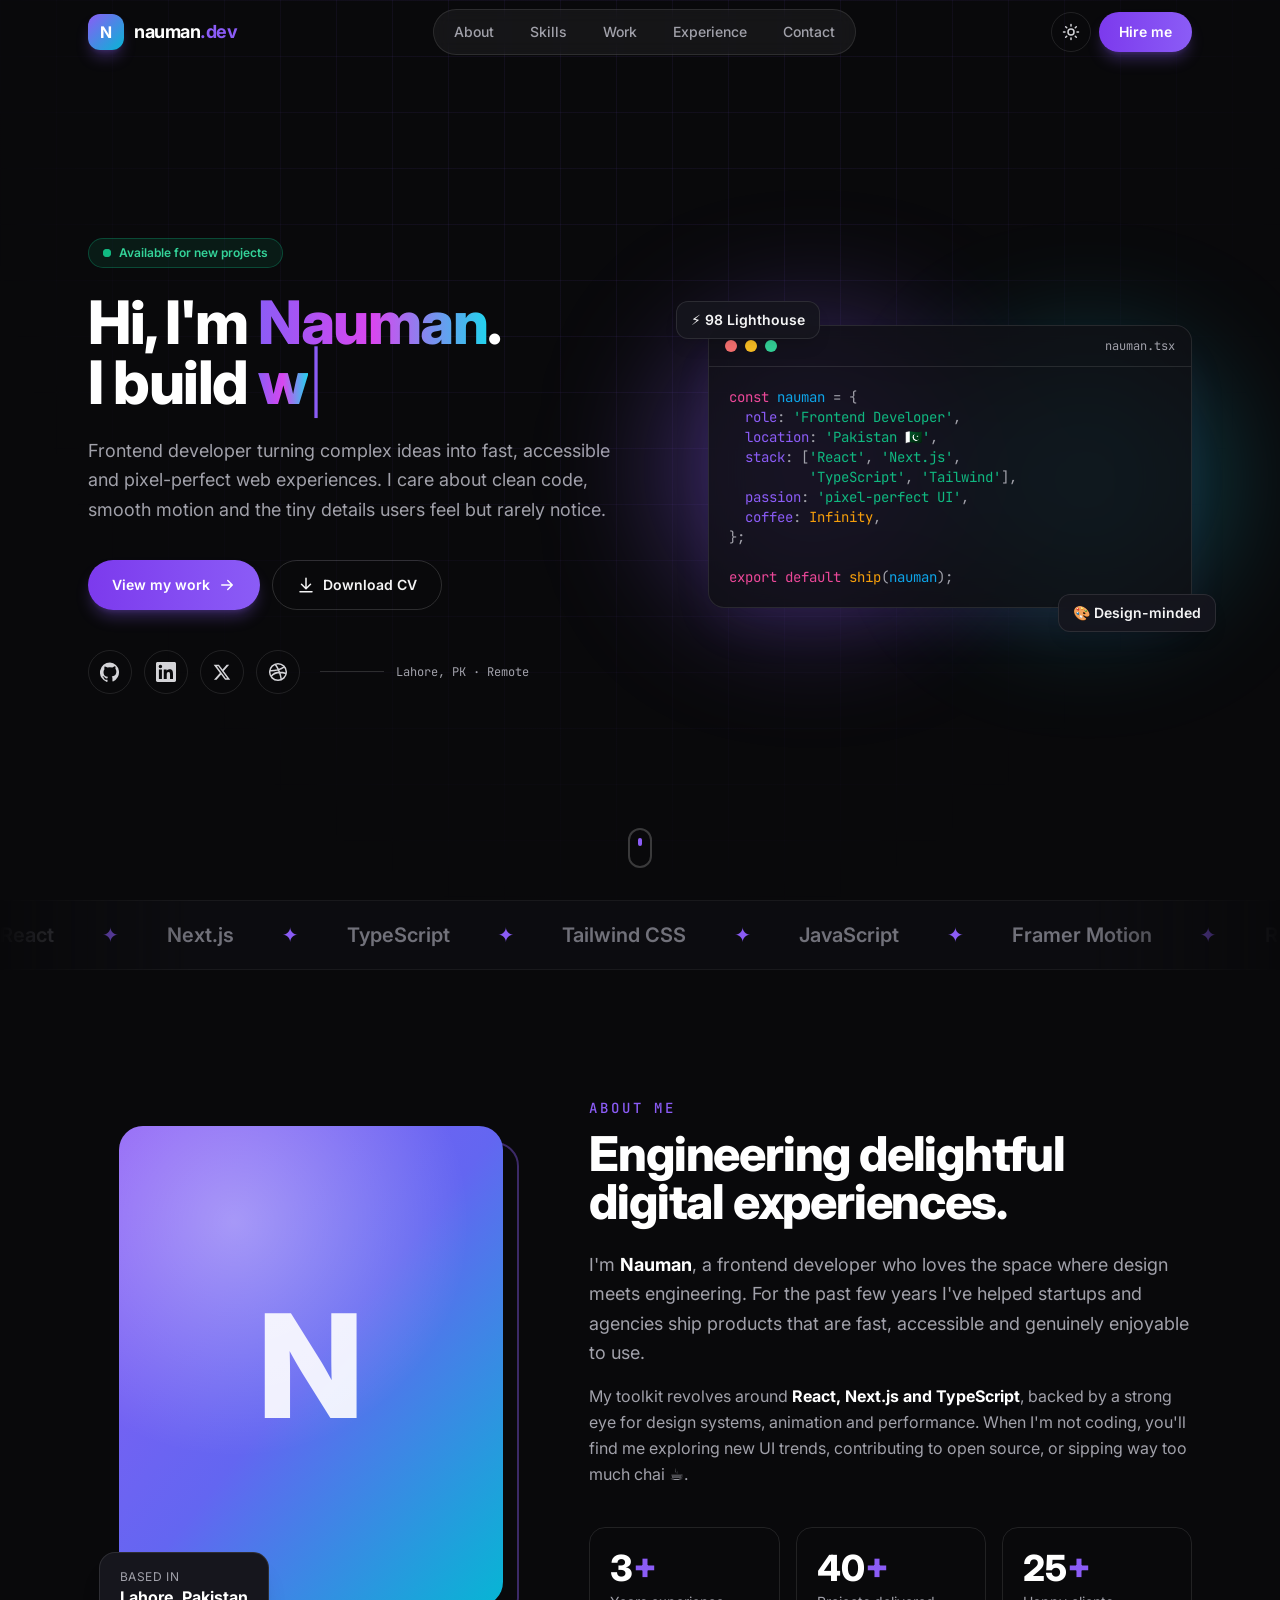
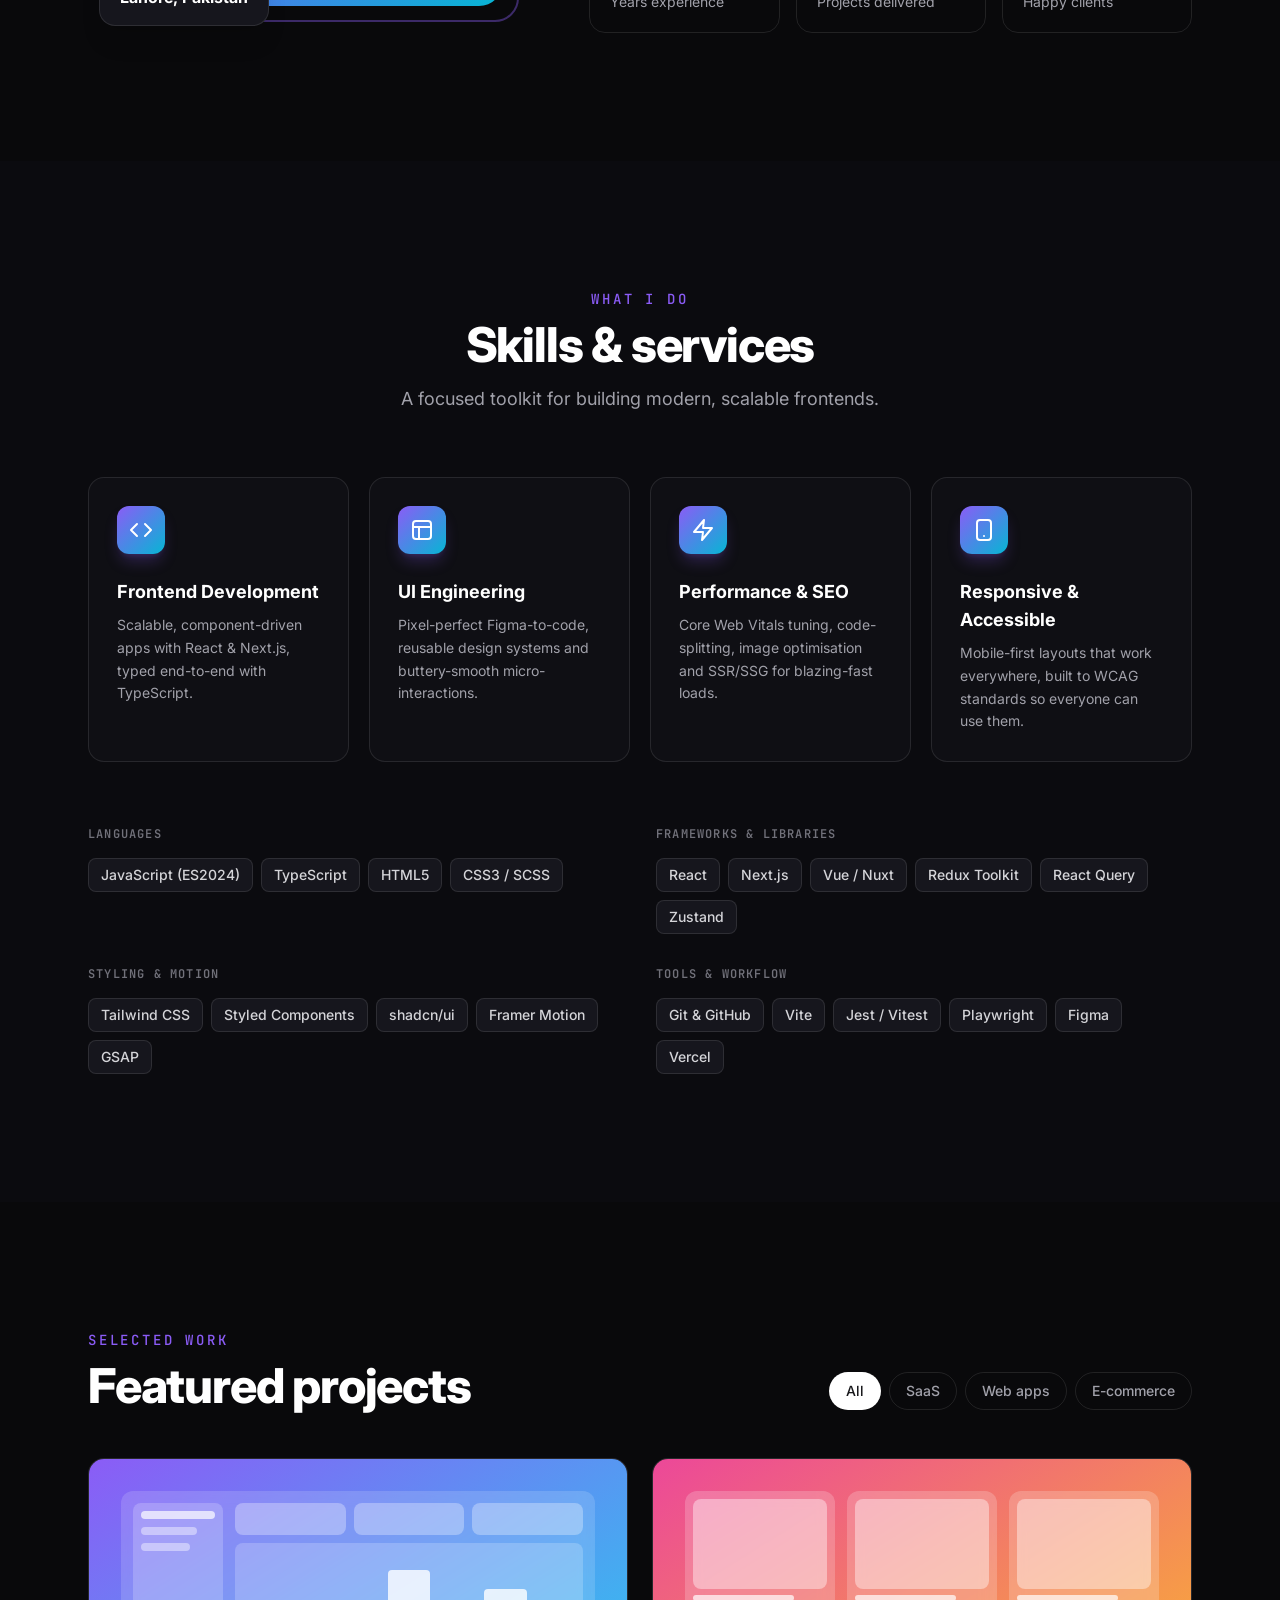
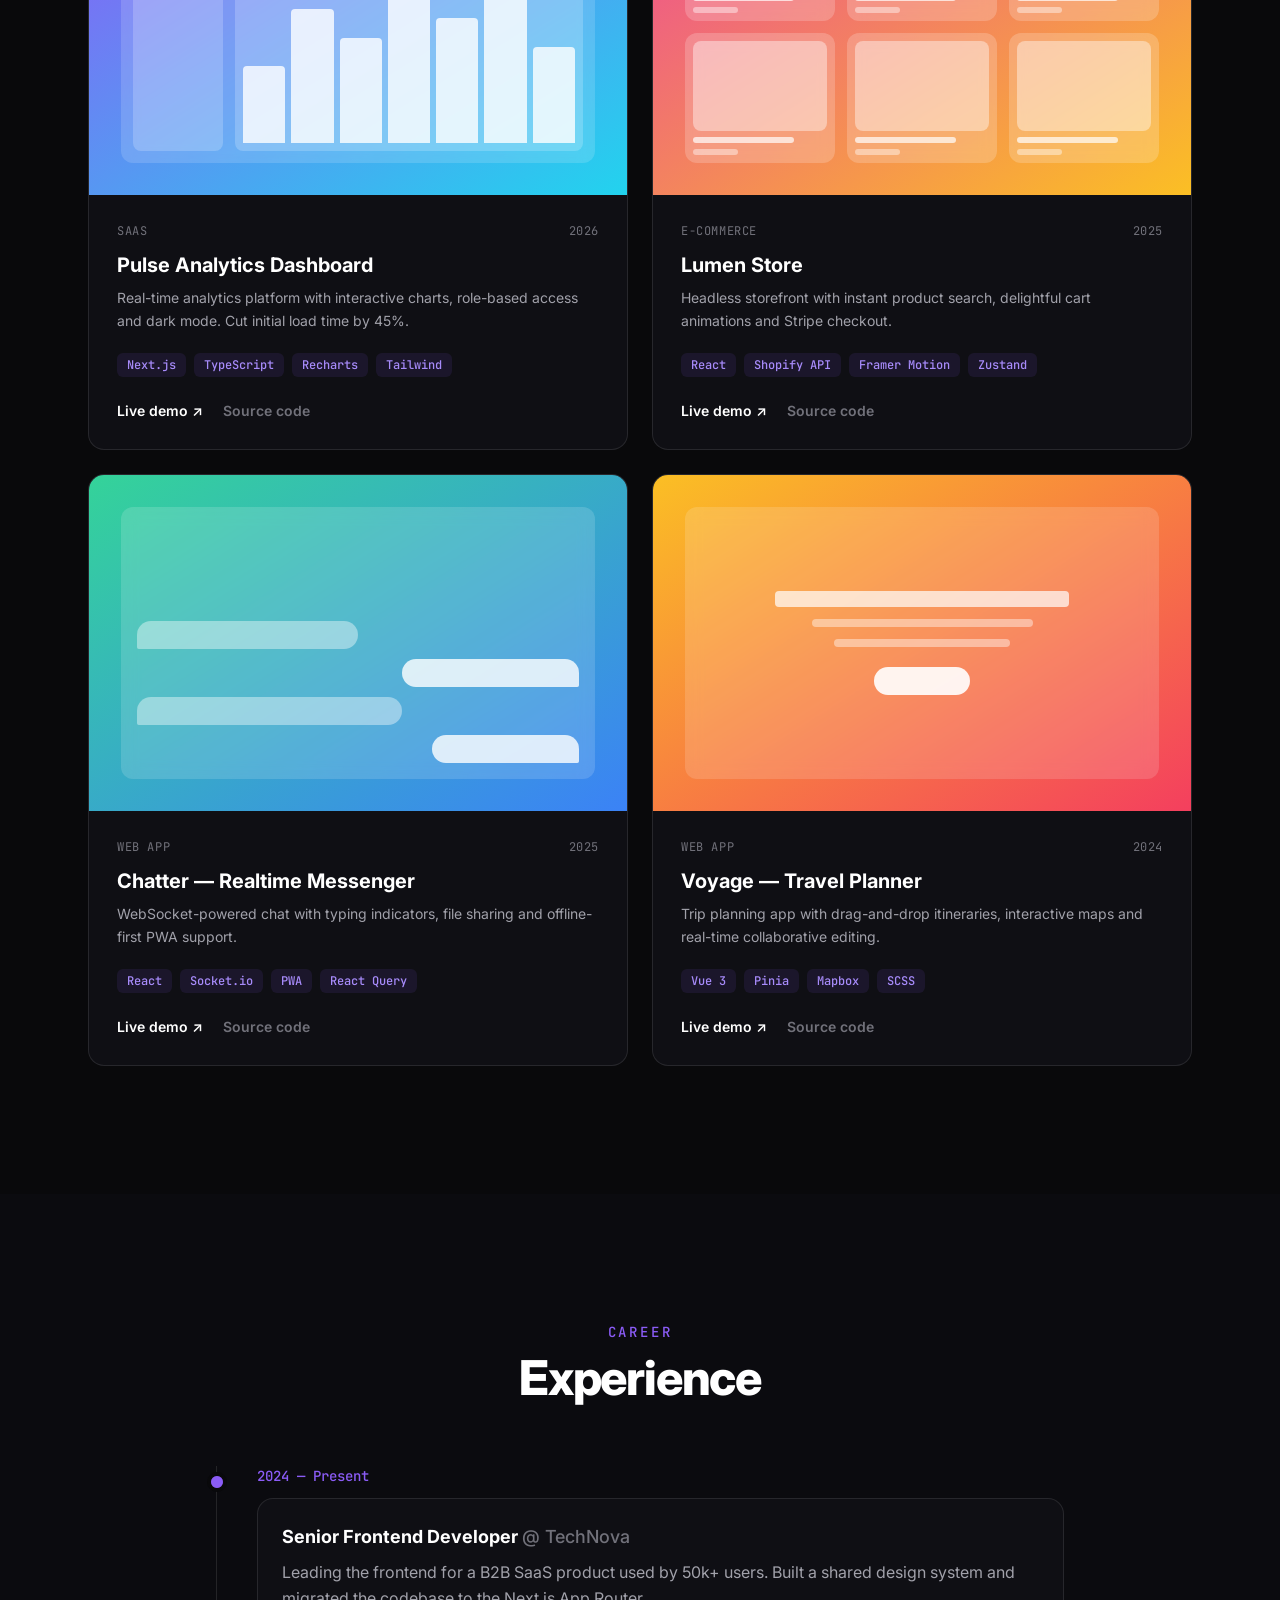
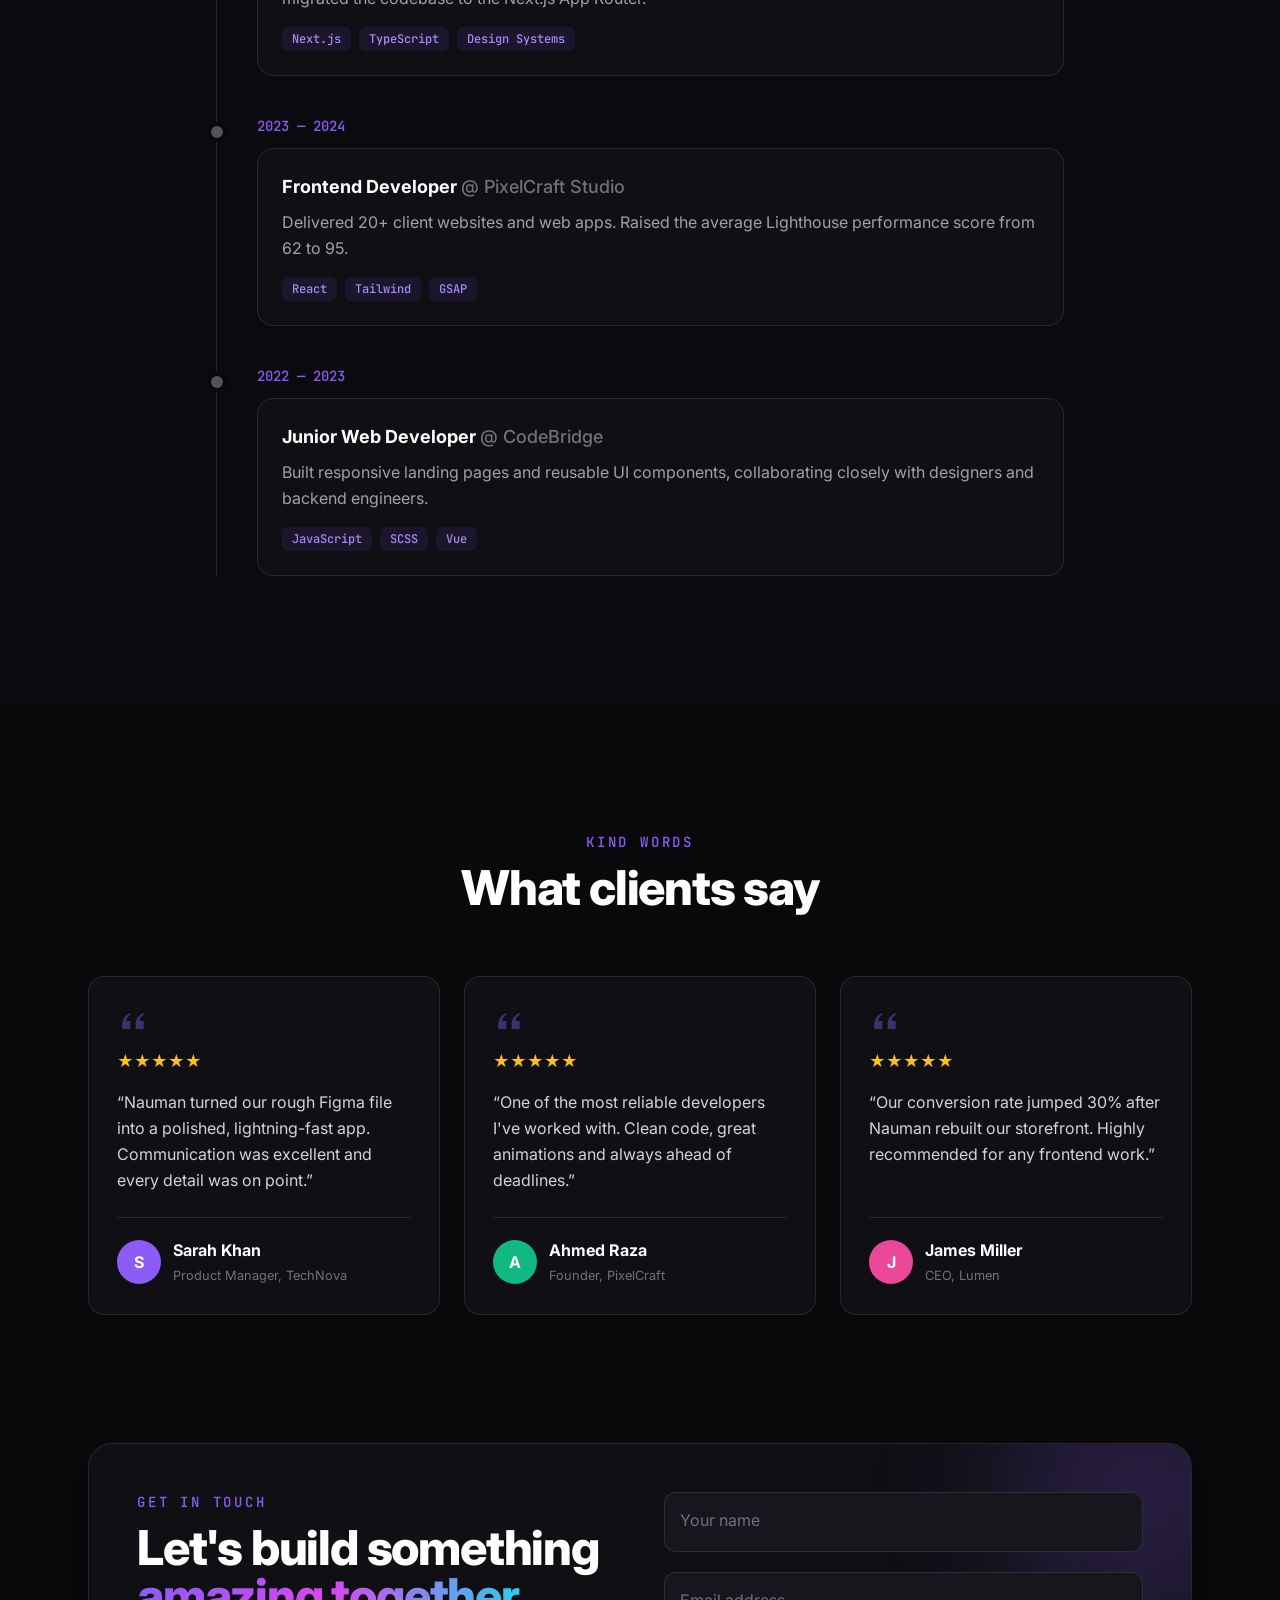
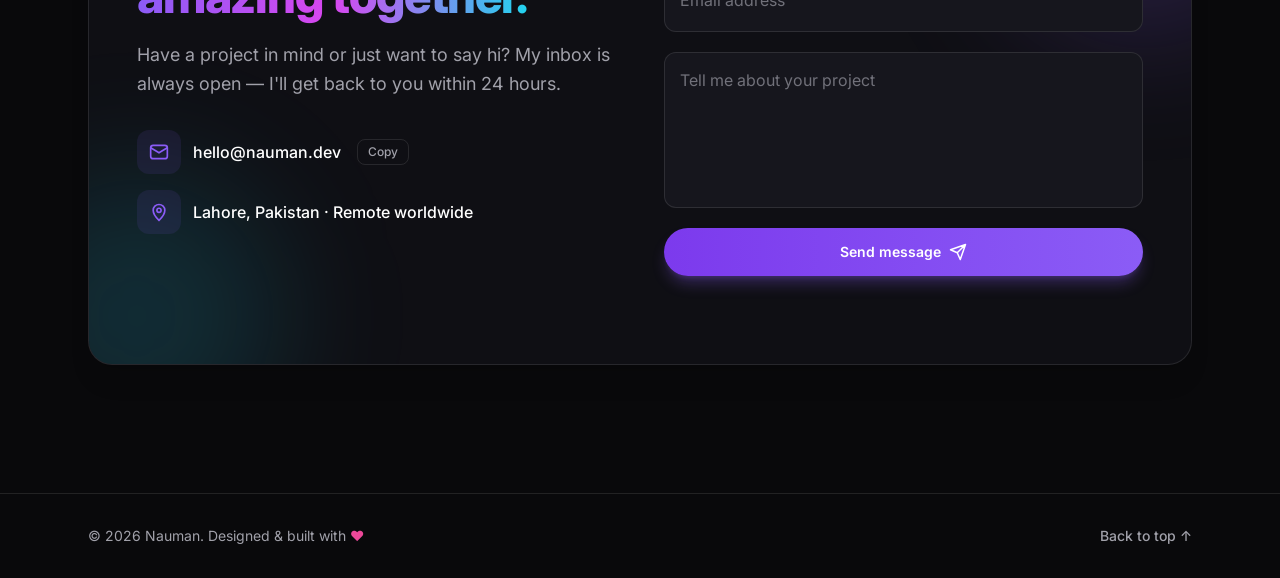
==== index.html @ b97b52d5 "update portfolio" ====
<!doctype html>
<html lang="en" class="dark scroll-smooth">
<head>
  <meta charset="utf-8" />
  <meta name="viewport" content="width=device-width, initial-scale=1" />
  <title>Nauman — Frontend Developer</title>
  <meta name="description" content="Nauman is a frontend developer crafting fast, accessible and beautiful web experiences with React, Next.js and TypeScript." />
  <meta property="og:title" content="Nauman — Frontend Developer" />
  <meta property="og:description" content="Crafting fast, accessible and beautiful web experiences." />
  <meta name="theme-color" content="#09090b" />
  <link rel="icon" href="data:image/svg+xml,<svg xmlns='http://www.w3.org/2000/svg' viewBox='0 0 64 64'><defs><linearGradient id='g' x1='0' y1='0' x2='1' y2='1'><stop offset='0' stop-color='%238b5cf6'/><stop offset='1' stop-color='%2306b6d4'/></linearGradient></defs><rect width='64' height='64' rx='16' fill='url(%23g)'/><text x='50%' y='55%' dominant-baseline='middle' text-anchor='middle' font-family='Arial' font-weight='800' font-size='34' fill='white'>N</text></svg>" />

  <!-- Fonts -->
  <link rel="preconnect" href="https://fonts.googleapis.com" />
  <link rel="preconnect" href="https://fonts.gstatic.com" crossorigin />
  <link href="https://fonts.googleapis.com/css2?family=Inter:wght@400;500;600;700;800&family=JetBrains+Mono:wght@400;500&display=swap" rel="stylesheet" />

  <!-- Theme (before paint, avoids flash) -->
  <script>
    try {
      const t = localStorage.getItem('theme');
      if (t === 'light') document.documentElement.classList.remove('dark');
    } catch (e) {}
  </script>
  <!-- Compiled Tailwind CSS (rebuild: npx tailwindcss@3.4.17 -i input.css -o style.css --minify) -->
  <link rel="stylesheet" href="style.css" />
</head>

<body class="bg-white text-zinc-600 dark:bg-ink-950 dark:text-zinc-400 font-sans antialiased selection:bg-brand-500/30 selection:text-white overflow-x-hidden">

  <!-- Background decor -->
  <div class="pointer-events-none fixed inset-0 -z-10 bg-grid [mask-image:radial-gradient(ellipse_at_top,black_30%,transparent_75%)]"></div>
  <div id="cursorGlow" class="pointer-events-none fixed -z-10 h-[500px] w-[500px] -translate-x-1/2 -translate-y-1/2 rounded-full bg-brand-500/10 blur-3xl opacity-0 transition-opacity duration-500 hidden md:block"></div>

  <!-- Scroll progress -->
  <div id="progress" class="fixed left-0 top-0 z-[60] h-0.5 w-0 bg-gradient-to-r from-brand-500 to-cyan-400"></div>

  <!-- ================= NAVBAR ================= -->
  <header id="nav" class="fixed inset-x-0 top-0 z-50 transition-all duration-300">
    <div class="mx-auto flex h-16 max-w-6xl items-center justify-between px-5 sm:px-6">
      <a href="#home" class="group flex items-center gap-2.5 font-bold text-zinc-900 dark:text-white">
        <span class="grid h-9 w-9 place-items-center rounded-xl bg-gradient-to-br from-brand-500 to-cyan-500 text-white shadow-lg shadow-brand-500/30 transition-transform group-hover:rotate-6">N</span>
        <span class="text-lg tracking-tight">nauman<span class="text-brand-500">.dev</span></span>
      </a>

      <nav class="hidden md:block" aria-label="Primary">
        <ul class="flex items-center gap-1 rounded-full border border-zinc-200 bg-white/70 p-1 text-sm font-medium backdrop-blur dark:border-white/10 dark:bg-white/5">
          <li><a href="#about" class="nav-link">About</a></li>
          <li><a href="#skills" class="nav-link">Skills</a></li>
          <li><a href="#projects" class="nav-link">Work</a></li>
          <li><a href="#experience" class="nav-link">Experience</a></li>
          <li><a href="#contact" class="nav-link">Contact</a></li>
        </ul>
      </nav>

      <div class="flex items-center gap-2">
        <button id="themeToggle" class="grid h-10 w-10 place-items-center rounded-full border border-zinc-200 text-zinc-700 transition hover:border-brand-500 hover:text-brand-500 dark:border-white/10 dark:text-zinc-300" aria-label="Toggle theme">
          <svg class="hidden h-[18px] w-[18px] dark:block" viewBox="0 0 24 24" fill="none" stroke="currentColor" stroke-width="2" stroke-linecap="round"><circle cx="12" cy="12" r="4"/><path d="M12 2v2M12 20v2M4.9 4.9l1.4 1.4M17.7 17.7l1.4 1.4M2 12h2M20 12h2M4.9 19.1l1.4-1.4M17.7 6.3l1.4-1.4"/></svg>
          <svg class="h-[18px] w-[18px] dark:hidden" viewBox="0 0 24 24" fill="none" stroke="currentColor" stroke-width="2" stroke-linecap="round"><path d="M21 12.8A9 9 0 1 1 11.2 3a7 7 0 0 0 9.8 9.8z"/></svg>
        </button>
        <a href="#contact" class="btn-primary hidden !px-5 !py-2.5 sm:inline-flex">Hire me</a>
        <button id="menuBtn" class="grid h-10 w-10 place-items-center rounded-full border border-zinc-200 text-zinc-700 md:hidden dark:border-white/10 dark:text-zinc-300" aria-label="Open menu" aria-expanded="false" aria-controls="mobileMenu">
          <svg class="h-5 w-5" viewBox="0 0 24 24" fill="none" stroke="currentColor" stroke-width="2" stroke-linecap="round"><path id="menuIcon" d="M4 7h16M4 17h16"/></svg>
        </button>
      </div>
    </div>

    <!-- Mobile menu -->
    <div id="mobileMenu" class="pointer-events-none mx-4 -translate-y-2 rounded-2xl border border-zinc-200 bg-white/95 p-2 opacity-0 shadow-xl backdrop-blur transition-all duration-300 md:hidden dark:border-white/10 dark:bg-ink-900/95">
      <a href="#about" class="mobile-link">About</a>
      <a href="#skills" class="mobile-link">Skills</a>
      <a href="#projects" class="mobile-link">Work</a>
      <a href="#experience" class="mobile-link">Experience</a>
      <a href="#contact" class="mobile-link">Contact</a>
    </div>
  </header>

  <main>
    <!-- ================= HERO ================= -->
    <section id="home" class="relative flex min-h-screen items-center pb-20 pt-28">
      <div class="mx-auto grid w-full max-w-6xl items-center gap-16 px-5 sm:px-6 lg:grid-cols-[1.15fr_1fr]">
        <div>
          <span class="reveal inline-flex items-center gap-2 rounded-full border border-emerald-500/30 bg-emerald-500/10 px-3.5 py-1.5 text-xs font-semibold text-emerald-600 dark:text-emerald-400">
            <span class="relative flex h-2 w-2"><span class="absolute inline-flex h-full w-full animate-ping rounded-full bg-emerald-400 opacity-75"></span><span class="relative inline-flex h-2 w-2 rounded-full bg-emerald-500"></span></span>
            Available for new projects
          </span>

          <h1 class="reveal mt-6 text-4xl font-extrabold leading-[1.1] tracking-tight text-zinc-900 sm:text-5xl lg:text-6xl dark:text-white">
            Hi, I'm <span class="text-gradient">Nauman</span>.<br />
            I build <span id="typed" class="text-gradient">interfaces</span><span class="animate-blink font-light text-brand-500">|</span>
          </h1>

          <p class="reveal mt-6 max-w-xl text-lg leading-relaxed">
            Frontend developer turning complex ideas into fast, accessible and pixel-perfect web experiences.
            I care about clean code, smooth motion and the tiny details users feel but rarely notice.
          </p>

          <div class="reveal mt-9 flex flex-wrap gap-3">
            <a href="#projects" class="btn-primary group">
              View my work
              <svg class="h-[18px] w-[18px] transition-transform group-hover:translate-x-1" viewBox="0 0 24 24" fill="none" stroke="currentColor" stroke-width="2" stroke-linecap="round" stroke-linejoin="round"><path d="M5 12h14M13 6l6 6-6 6"/></svg>
            </a>
            <a href="assets/Nauman-CV.pdf" class="btn-ghost" download>
              <svg class="h-[18px] w-[18px]" viewBox="0 0 24 24" fill="none" stroke="currentColor" stroke-width="2" stroke-linecap="round" stroke-linejoin="round"><path d="M12 3v12M6 11l6 6 6-6M4 21h16"/></svg>
              Download CV
            </a>
          </div>

          <ul class="reveal mt-10 flex items-center gap-3" aria-label="Social links">
            <li><a href="https://github.com/" target="_blank" rel="noopener" aria-label="GitHub" class="social"><svg class="h-5 w-5" viewBox="0 0 24 24" fill="currentColor"><path d="M12 .5a12 12 0 0 0-3.8 23.4c.6.1.8-.3.8-.6v-2c-3.3.7-4-1.6-4-1.6-.6-1.4-1.4-1.8-1.4-1.8-1-.7.1-.7.1-.7 1.2.1 1.8 1.2 1.8 1.2 1 1.8 2.8 1.3 3.5 1 .1-.8.4-1.3.7-1.6-2.7-.3-5.5-1.3-5.5-5.9 0-1.3.5-2.4 1.2-3.2-.1-.3-.5-1.5.1-3.2 0 0 1-.3 3.3 1.2a11.5 11.5 0 0 1 6 0C17.3 4.6 18.3 5 18.3 5c.6 1.7.2 2.9.1 3.2.8.8 1.2 1.9 1.2 3.2 0 4.6-2.8 5.6-5.5 5.9.4.4.8 1.1.8 2.2v3.3c0 .3.2.7.8.6A12 12 0 0 0 12 .5z"/></svg></a></li>
            <li><a href="https://linkedin.com/" target="_blank" rel="noopener" aria-label="LinkedIn" class="social"><svg class="h-5 w-5" viewBox="0 0 24 24" fill="currentColor"><path d="M20.4 20.5h-3.6v-5.6c0-1.3 0-3-1.8-3s-2.1 1.4-2.1 2.9v5.7H9.3V9h3.4v1.6c.5-.9 1.6-1.8 3.4-1.8 3.6 0 4.3 2.4 4.3 5.5v6.2zM5.3 7.4a2.1 2.1 0 1 1 0-4.2 2.1 2.1 0 0 1 0 4.2zM7.1 20.5H3.5V9h3.6v11.5zM22.2 0H1.8C.8 0 0 .8 0 1.7v20.6c0 .9.8 1.7 1.8 1.7h20.4c1 0 1.8-.8 1.8-1.7V1.7C24 .8 23.2 0 22.2 0z"/></svg></a></li>
            <li><a href="https://x.com/" target="_blank" rel="noopener" aria-label="X (Twitter)" class="social"><svg class="h-[18px] w-[18px]" viewBox="0 0 24 24" fill="currentColor"><path d="M18.2 2.3h3.4l-7.4 8.4 8.7 11.5h-6.8l-5.3-7-6.1 7H1.3l7.9-9L.9 2.3h7l4.8 6.4 5.5-6.4zm-1.2 17.9h1.9L7.1 4.2H5.1L17 20.2z"/></svg></a></li>
            <li><a href="https://dribbble.com/" target="_blank" rel="noopener" aria-label="Dribbble" class="social"><svg class="h-5 w-5" viewBox="0 0 24 24" fill="none" stroke="currentColor" stroke-width="1.8"><circle cx="12" cy="12" r="10"/><path d="M8.6 2.7c3.6 4.8 6.4 11.4 7.4 18.6M2.1 10.6c5.6.2 11.6-.9 17-4.4M3.6 17.3c3.8-4.6 10.5-6 18.2-3.5"/></svg></a></li>
            <li class="ml-2 hidden h-px w-16 bg-zinc-300 sm:block dark:bg-white/15"></li>
            <li class="hidden font-mono text-xs sm:block">Lahore, PK · Remote</li>
          </ul>
        </div>

        <!-- Visual -->
        <div class="reveal relative mx-auto w-full max-w-md lg:max-w-none" aria-hidden="true">
          <div class="absolute -left-10 top-0 h-72 w-72 animate-blob rounded-full bg-brand-500/40 blur-3xl"></div>
          <div class="absolute -right-6 bottom-0 h-64 w-64 animate-blob rounded-full bg-cyan-400/30 blur-3xl [animation-delay:-5s]"></div>

          <div id="tilt" class="relative rounded-2xl border border-zinc-200 bg-white/80 shadow-2xl shadow-brand-500/10 backdrop-blur-xl transition-transform duration-200 ease-out dark:border-white/10 dark:bg-ink-900/80">
            <div class="flex items-center gap-2 border-b border-zinc-200 px-4 py-3 dark:border-white/10">
              <span class="h-3 w-3 rounded-full bg-red-400"></span>
              <span class="h-3 w-3 rounded-full bg-amber-400"></span>
              <span class="h-3 w-3 rounded-full bg-emerald-400"></span>
              <span class="ml-auto font-mono text-xs text-zinc-400">nauman.tsx</span>
            </div>
<pre class="overflow-x-auto p-5 font-mono text-[13px] leading-7 sm:text-sm"><code><span class="text-pink-500">const</span> <span class="text-sky-500">nauman</span> <span class="text-zinc-400">=</span> {
  <span class="text-brand-500">role</span>: <span class="text-emerald-500">'Frontend Developer'</span>,
  <span class="text-brand-500">location</span>: <span class="text-emerald-500">'Pakistan 🇵🇰'</span>,
  <span class="text-brand-500">stack</span>: [<span class="text-emerald-500">'React'</span>, <span class="text-emerald-500">'Next.js'</span>,
          <span class="text-emerald-500">'TypeScript'</span>, <span class="text-emerald-500">'Tailwind'</span>],
  <span class="text-brand-500">passion</span>: <span class="text-emerald-500">'pixel-perfect UI'</span>,
  <span class="text-brand-500">coffee</span>: <span class="text-amber-500">Infinity</span>,
};

<span class="text-pink-500">export default</span> <span class="text-amber-500">ship</span>(<span class="text-sky-500">nauman</span>);</code></pre>
          </div>

          <div class="absolute -left-4 -top-6 flex animate-float items-center gap-2 rounded-xl border border-zinc-200 bg-white/90 px-3.5 py-2 text-sm font-semibold text-zinc-800 shadow-lg backdrop-blur sm:-left-8 dark:border-white/10 dark:bg-ink-800/90 dark:text-zinc-100">⚡ 98 Lighthouse</div>
          <div class="absolute -bottom-6 -right-2 flex animate-float-slow items-center gap-2 rounded-xl border border-zinc-200 bg-white/90 px-3.5 py-2 text-sm font-semibold text-zinc-800 shadow-lg backdrop-blur sm:-right-6 dark:border-white/10 dark:bg-ink-800/90 dark:text-zinc-100">🎨 Design-minded</div>
        </div>
      </div>

      <a href="#about" class="absolute bottom-8 left-1/2 hidden -translate-x-1/2 md:block" aria-label="Scroll down">
        <span class="flex h-10 w-6 justify-center rounded-full border-2 border-zinc-300 pt-2 dark:border-white/20">
          <span class="h-2 w-1 animate-bounce rounded-full bg-brand-500"></span>
        </span>
      </a>
    </section>

    <!-- ================= MARQUEE ================= -->
    <div class="relative overflow-hidden border-y border-zinc-200 bg-zinc-50 py-5 dark:border-white/5 dark:bg-ink-900/60 [mask-image:linear-gradient(90deg,transparent,black_15%,black_85%,transparent)]" aria-hidden="true">
      <div id="marquee" class="flex w-max animate-marquee gap-12 whitespace-nowrap text-xl font-semibold text-zinc-400 dark:text-zinc-500"></div>
    </div>

    <!-- ================= ABOUT ================= -->
    <section id="about" class="py-24 sm:py-32">
      <div class="mx-auto grid max-w-6xl items-center gap-14 px-5 sm:px-6 lg:grid-cols-[0.85fr_1.15fr]">
        <div class="reveal relative mx-auto aspect-[4/5] w-full max-w-sm">
          <div class="absolute inset-0 translate-x-4 translate-y-4 rounded-3xl border-2 border-brand-500/40"></div>
          <div class="relative grid h-full w-full place-items-center overflow-hidden rounded-3xl bg-gradient-to-br from-brand-500 via-indigo-500 to-cyan-500">
            <!-- Replace with: <img src="assets/nauman.jpg" alt="Portrait of Nauman" class="h-full w-full object-cover" /> -->
            <span class="text-[9rem] font-extrabold leading-none text-white/90">N</span>
            <div class="absolute inset-0 bg-[radial-gradient(circle_at_30%_20%,rgba(255,255,255,.35),transparent_50%)]"></div>
          </div>
          <div class="absolute -bottom-5 -left-5 rounded-2xl border border-zinc-200 bg-white px-5 py-4 shadow-xl dark:border-white/10 dark:bg-ink-800">
            <p class="text-xs uppercase tracking-wider">Based in</p>
            <p class="font-bold text-zinc-900 dark:text-white">Lahore, Pakistan</p>
          </div>
        </div>

        <div>
          <p class="eyebrow reveal">About me</p>
          <h2 class="section-title reveal">Engineering delightful<br class="hidden sm:block" /> digital experiences.</h2>
          <p class="reveal mt-6 text-lg leading-relaxed">
            I'm <strong class="text-zinc-900 dark:text-white">Nauman</strong>, a frontend developer who loves the space where design meets engineering.
            For the past few years I've helped startups and agencies ship products that are fast, accessible and genuinely enjoyable to use.
          </p>
          <p class="reveal mt-4 leading-relaxed">
            My toolkit revolves around <strong class="text-zinc-900 dark:text-white">React, Next.js and TypeScript</strong>, backed by a strong eye for design systems,
            animation and performance. When I'm not coding, you'll find me exploring new UI trends, contributing to open source, or sipping way too much chai ☕.
          </p>

          <dl class="mt-10 grid grid-cols-3 gap-4">
            <div class="reveal rounded-2xl border border-zinc-200 p-5 dark:border-white/10">
              <dt class="sr-only">Years of experience</dt>
              <dd class="text-3xl font-extrabold text-zinc-900 sm:text-4xl dark:text-white"><span data-count="3">0</span><span class="text-brand-500">+</span></dd>
              <dd class="mt-1 text-sm">Years experience</dd>
            </div>
            <div class="reveal rounded-2xl border border-zinc-200 p-5 dark:border-white/10">
              <dt class="sr-only">Projects delivered</dt>
              <dd class="text-3xl font-extrabold text-zinc-900 sm:text-4xl dark:text-white"><span data-count="40">0</span><span class="text-brand-500">+</span></dd>
              <dd class="mt-1 text-sm">Projects delivered</dd>
            </div>
            <div class="reveal rounded-2xl border border-zinc-200 p-5 dark:border-white/10">
              <dt class="sr-only">Happy clients</dt>
              <dd class="text-3xl font-extrabold text-zinc-900 sm:text-4xl dark:text-white"><span data-count="25">0</span><span class="text-brand-500">+</span></dd>
              <dd class="mt-1 text-sm">Happy clients</dd>
            </div>
          </dl>
        </div>
      </div>
    </section>

    <!-- ================= SKILLS ================= -->
    <section id="skills" class="bg-zinc-50 py-24 sm:py-32 dark:bg-ink-900/50">
      <div class="mx-auto max-w-6xl px-5 sm:px-6">
        <div class="mx-auto max-w-2xl text-center">
          <p class="eyebrow reveal">What I do</p>
          <h2 class="section-title reveal">Skills &amp; services</h2>
          <p class="reveal mt-4 text-lg">A focused toolkit for building modern, scalable frontends.</p>
        </div>

        <div id="services" class="mt-16 grid gap-5 sm:grid-cols-2 lg:grid-cols-4"></div>

        <div id="techGroups" class="mt-16 grid gap-8 sm:grid-cols-2"></div>
      </div>
    </section>

    <!-- ================= PROJECTS ================= -->
    <section id="projects" class="py-24 sm:py-32">
      <div class="mx-auto max-w-6xl px-5 sm:px-6">
        <div class="flex flex-col gap-6 md:flex-row md:items-end md:justify-between">
          <div>
            <p class="eyebrow reveal">Selected work</p>
            <h2 class="section-title reveal">Featured projects</h2>
          </div>
          <div id="filters" class="reveal flex flex-wrap gap-2" role="tablist" aria-label="Filter projects">
            <button class="filter-btn is-active" data-filter="all" role="tab" aria-selected="true">All</button>
            <button class="filter-btn" data-filter="saas" role="tab" aria-selected="false">SaaS</button>
            <button class="filter-btn" data-filter="web" role="tab" aria-selected="false">Web apps</button>
            <button class="filter-btn" data-filter="ecom" role="tab" aria-selected="false">E-commerce</button>
          </div>
        </div>

        <div id="projectGrid" class="mt-12 grid gap-6 md:grid-cols-2"></div>
      </div>
    </section>

    <!-- ================= EXPERIENCE ================= -->
    <section id="experience" class="bg-zinc-50 py-24 sm:py-32 dark:bg-ink-900/50">
      <div class="mx-auto max-w-4xl px-5 sm:px-6">
        <div class="text-center">
          <p class="eyebrow reveal">Career</p>
          <h2 class="section-title reveal">Experience</h2>
        </div>
        <ol id="timeline" class="relative mt-16 space-y-10 border-l border-zinc-200 pl-8 sm:pl-10 dark:border-white/10"></ol>
      </div>
    </section>

    <!-- ================= TESTIMONIALS ================= -->
    <section id="testimonials" class="py-24 sm:py-32">
      <div class="mx-auto max-w-6xl px-5 sm:px-6">
        <div class="text-center">
          <p class="eyebrow reveal">Kind words</p>
          <h2 class="section-title reveal">What clients say</h2>
        </div>
        <div id="quotes" class="mt-16 grid gap-6 md:grid-cols-3"></div>
      </div>
    </section>

    <!-- ================= CONTACT ================= -->
    <section id="contact" class="pb-24 sm:pb-32">
      <div class="mx-auto max-w-6xl px-5 sm:px-6">
        <div class="reveal relative overflow-hidden rounded-3xl border border-zinc-200 bg-white p-8 shadow-xl sm:p-12 dark:border-white/10 dark:bg-ink-900">
          <div class="pointer-events-none absolute -right-24 -top-24 h-72 w-72 rounded-full bg-brand-500/20 blur-3xl"></div>
          <div class="pointer-events-none absolute -bottom-24 -left-24 h-72 w-72 rounded-full bg-cyan-400/15 blur-3xl"></div>

          <div class="relative grid gap-12 lg:grid-cols-2">
            <div>
              <p class="eyebrow">Get in touch</p>
              <h2 class="section-title">Let's build something<br /><span class="text-gradient">amazing together.</span></h2>
              <p class="mt-5 text-lg leading-relaxed">Have a project in mind or just want to say hi? My inbox is always open — I'll get back to you within 24 hours.</p>

              <ul class="mt-8 space-y-4">
                <li class="flex items-center gap-3">
                  <span class="grid h-11 w-11 shrink-0 place-items-center rounded-xl bg-brand-500/10 text-brand-500"><svg class="h-5 w-5" viewBox="0 0 24 24" fill="none" stroke="currentColor" stroke-width="2"><rect x="2" y="4" width="20" height="16" rx="3"/><path d="M2 7l10 6 10-6"/></svg></span>
                  <a href="mailto:hello@nauman.dev" class="font-medium text-zinc-900 hover:text-brand-500 dark:text-white">hello@nauman.dev</a>
                  <button data-copy="hello@nauman.dev" class="ml-1 rounded-lg border border-zinc-200 px-2.5 py-1 text-xs font-medium transition hover:border-brand-500 hover:text-brand-500 dark:border-white/10">Copy</button>
                </li>
                <li class="flex items-center gap-3">
                  <span class="grid h-11 w-11 shrink-0 place-items-center rounded-xl bg-brand-500/10 text-brand-500"><svg class="h-5 w-5" viewBox="0 0 24 24" fill="none" stroke="currentColor" stroke-width="2"><path d="M12 22s7-6.3 7-12a7 7 0 1 0-14 0c0 5.7 7 12 7 12z"/><circle cx="12" cy="10" r="2.5"/></svg></span>
                  <span class="font-medium text-zinc-900 dark:text-white">Lahore, Pakistan · Remote worldwide</span>
                </li>
              </ul>
            </div>

            <form id="contactForm" class="space-y-5" novalidate>
              <div class="field">
                <input id="name" name="name" type="text" placeholder=" " required autocomplete="name" />
                <label for="name">Your name</label>
              </div>
              <div class="field">
                <input id="email" name="email" type="email" placeholder=" " required autocomplete="email" />
                <label for="email">Email address</label>
              </div>
              <div class="field">
                <textarea id="message" name="message" rows="5" placeholder=" " required></textarea>
                <label for="message">Tell me about your project</label>
              </div>
              <button type="submit" class="btn-primary group w-full justify-center">
                <span>Send message</span>
                <svg class="h-[18px] w-[18px] transition-transform group-hover:-translate-y-0.5 group-hover:translate-x-0.5" viewBox="0 0 24 24" fill="none" stroke="currentColor" stroke-width="2" stroke-linecap="round" stroke-linejoin="round"><path d="M22 2L11 13M22 2l-7 20-4-9-9-4 20-7z"/></svg>
              </button>
              <p id="formStatus" class="min-h-[1.25rem] text-sm" role="status" aria-live="polite"></p>
            </form>
          </div>
        </div>
      </div>
    </section>
  </main>

  <!-- ================= FOOTER ================= -->
  <footer class="border-t border-zinc-200 py-8 dark:border-white/10">
    <div class="mx-auto flex max-w-6xl flex-col items-center justify-between gap-3 px-5 text-sm sm:flex-row sm:px-6">
      <p>© <span id="year"></span> Nauman. Designed &amp; built with <span class="text-pink-500">♥</span></p>
      <a href="#home" class="font-medium transition hover:text-brand-500">Back to top ↑</a>
    </div>
  </footer>

  <!-- Back-to-top + toast -->
  <a href="#home" id="toTop" class="fixed bottom-6 right-6 z-40 grid h-12 w-12 translate-y-4 place-items-center rounded-full bg-gradient-to-br from-brand-500 to-cyan-500 text-white opacity-0 shadow-lg shadow-brand-500/30 transition-all duration-300 pointer-events-none" aria-label="Back to top">
    <svg class="h-5 w-5" viewBox="0 0 24 24" fill="none" stroke="currentColor" stroke-width="2.5" stroke-linecap="round" stroke-linejoin="round"><path d="M12 19V5M5 12l7-7 7 7"/></svg>
  </a>
  <div id="toast" class="fixed bottom-6 left-1/2 z-50 -translate-x-1/2 translate-y-6 rounded-xl bg-zinc-900 px-5 py-3 text-sm font-medium text-white opacity-0 shadow-xl transition-all duration-300 pointer-events-none dark:bg-white dark:text-zinc-900" role="status" aria-live="polite"></div>

  <script src="script.js"></script>
</body>
</html>
---- style.css ----
*,:after,:before{--tw-border-spacing-x:0;--tw-border-spacing-y:0;--tw-translate-x:0;--tw-translate-y:0;--tw-rotate:0;--tw-skew-x:0;--tw-skew-y:0;--tw-scale-x:1;--tw-scale-y:1;--tw-pan-x: ;--tw-pan-y: ;--tw-pinch-zoom: ;--tw-scroll-snap-strictness:proximity;--tw-gradient-from-position: ;--tw-gradient-via-position: ;--tw-gradient-to-position: ;--tw-ordinal: ;--tw-slashed-zero: ;--tw-numeric-figure: ;--tw-numeric-spacing: ;--tw-numeric-fraction: ;--tw-ring-inset: ;--tw-ring-offset-width:0px;--tw-ring-offset-color:#fff;--tw-ring-color:rgba(59,130,246,.5);--tw-ring-offset-shadow:0 0 #0000;--tw-ring-shadow:0 0 #0000;--tw-shadow:0 0 #0000;--tw-shadow-colored:0 0 #0000;--tw-blur: ;--tw-brightness: ;--tw-contrast: ;--tw-grayscale: ;--tw-hue-rotate: ;--tw-invert: ;--tw-saturate: ;--tw-sepia: ;--tw-drop-shadow: ;--tw-backdrop-blur: ;--tw-backdrop-brightness: ;--tw-backdrop-contrast: ;--tw-backdrop-grayscale: ;--tw-backdrop-hue-rotate: ;--tw-backdrop-invert: ;--tw-backdrop-opacity: ;--tw-backdrop-saturate: ;--tw-backdrop-sepia: ;--tw-contain-size: ;--tw-contain-layout: ;--tw-contain-paint: ;--tw-contain-style: }::backdrop{--tw-border-spacing-x:0;--tw-border-spacing-y:0;--tw-translate-x:0;--tw-translate-y:0;--tw-rotate:0;--tw-skew-x:0;--tw-skew-y:0;--tw-scale-x:1;--tw-scale-y:1;--tw-pan-x: ;--tw-pan-y: ;--tw-pinch-zoom: ;--tw-scroll-snap-strictness:proximity;--tw-gradient-from-position: ;--tw-gradient-via-position: ;--tw-gradient-to-position: ;--tw-ordinal: ;--tw-slashed-zero: ;--tw-numeric-figure: ;--tw-numeric-spacing: ;--tw-numeric-fraction: ;--tw-ring-inset: ;--tw-ring-offset-width:0px;--tw-ring-offset-color:#fff;--tw-ring-color:rgba(59,130,246,.5);--tw-ring-offset-shadow:0 0 #0000;--tw-ring-shadow:0 0 #0000;--tw-shadow:0 0 #0000;--tw-shadow-colored:0 0 #0000;--tw-blur: ;--tw-brightness: ;--tw-contrast: ;--tw-grayscale: ;--tw-hue-rotate: ;--tw-invert: ;--tw-saturate: ;--tw-sepia: ;--tw-drop-shadow: ;--tw-backdrop-blur: ;--tw-backdrop-brightness: ;--tw-backdrop-contrast: ;--tw-backdrop-grayscale: ;--tw-backdrop-hue-rotate: ;--tw-backdrop-invert: ;--tw-backdrop-opacity: ;--tw-backdrop-saturate: ;--tw-backdrop-sepia: ;--tw-contain-size: ;--tw-contain-layout: ;--tw-contain-paint: ;--tw-contain-style: }/*! tailwindcss v3.4.17 | MIT License | https://tailwindcss.com*/*,:after,:before{box-sizing:border-box;border:0 solid #e5e7eb}:after,:before{--tw-content:""}:host,html{line-height:1.5;-webkit-text-size-adjust:100%;-moz-tab-size:4;-o-tab-size:4;tab-size:4;font-family:Inter,ui-sans-serif,system-ui,sans-serif;font-feature-settings:normal;font-variation-settings:normal;-webkit-tap-highlight-color:transparent}body{margin:0;line-height:inherit}hr{height:0;color:inherit;border-top-width:1px}abbr:where([title]){-webkit-text-decoration:underline dotted;text-decoration:underline dotted}h1,h2,h3,h4,h5,h6{font-size:inherit;font-weight:inherit}a{color:inherit;text-decoration:inherit}b,strong{font-weight:bolder}code,kbd,pre,samp{font-family:JetBrains Mono,ui-monospace,monospace;font-feature-settings:normal;font-variation-settings:normal;font-size:1em}small{font-size:80%}sub,sup{font-size:75%;line-height:0;position:relative;vertical-align:baseline}sub{bottom:-.25em}sup{top:-.5em}table{text-indent:0;border-color:inherit;border-collapse:collapse}button,input,optgroup,select,textarea{font-family:inherit;font-feature-settings:inherit;font-variation-settings:inherit;font-size:100%;font-weight:inherit;line-height:inherit;letter-spacing:inherit;color:inherit;margin:0;padding:0}button,select{text-transform:none}button,input:where([type=button]),input:where([type=reset]),input:where([type=submit]){-webkit-appearance:button;background-color:transparent;background-image:none}:-moz-focusring{outline:auto}:-moz-ui-invalid{box-shadow:none}progress{vertical-align:baseline}::-webkit-inner-spin-button,::-webkit-outer-spin-button{height:auto}[type=search]{-webkit-appearance:textfield;outline-offset:-2px}::-webkit-search-decoration{-webkit-appearance:none}::-webkit-file-upload-button{-webkit-appearance:button;font:inherit}summary{display:list-item}blockquote,dd,dl,figure,h1,h2,h3,h4,h5,h6,hr,p,pre{margin:0}fieldset{margin:0}fieldset,legend{padding:0}menu,ol,ul{list-style:none;margin:0;padding:0}dialog{padding:0}textarea{resize:vertical}input::-moz-placeholder,textarea::-moz-placeholder{opacity:1;color:#9ca3af}input::placeholder,textarea::placeholder{opacity:1;color:#9ca3af}[role=button],button{cursor:pointer}:disabled{cursor:default}audio,canvas,embed,iframe,img,object,svg,video{display:block;vertical-align:middle}img,video{max-width:100%;height:auto}[hidden]:where(:not([hidden=until-found])){display:none}.text-gradient{background-image:linear-gradient(to right,var(--tw-gradient-stops));--tw-gradient-from:#8b5cf6 var(--tw-gradient-from-position);--tw-gradient-to:rgba(139,92,246,0) var(--tw-gradient-to-position);--tw-gradient-stops:var(--tw-gradient-from),var(--tw-gradient-to);--tw-gradient-to:rgba(217,70,239,0) var(--tw-gradient-to-position);--tw-gradient-stops:var(--tw-gradient-from),#d946ef var(--tw-gradient-via-position),var(--tw-gradient-to);--tw-gradient-to:#22d3ee var(--tw-gradient-to-position);-webkit-background-clip:text;background-clip:text;color:transparent}.eyebrow{margin-bottom:.75rem;font-family:JetBrains Mono,ui-monospace,monospace;font-size:.875rem;line-height:1.25rem;font-weight:500;text-transform:uppercase;letter-spacing:.2em;--tw-text-opacity:1;color:rgb(139 92 246/var(--tw-text-opacity,1))}.section-title{font-size:1.875rem;line-height:2.25rem;font-weight:800;line-height:1.25;letter-spacing:-.025em;--tw-text-opacity:1;color:rgb(24 24 27/var(--tw-text-opacity,1))}.section-title:is(.dark *){--tw-text-opacity:1;color:rgb(255 255 255/var(--tw-text-opacity,1))}@media (min-width:640px){.section-title{font-size:2.25rem;line-height:2.5rem}}@media (min-width:1024px){.section-title{font-size:3rem;line-height:1}}.btn-primary{display:inline-flex;align-items:center;gap:.5rem;border-radius:9999px;background-image:linear-gradient(to right,var(--tw-gradient-stops));--tw-gradient-from:#7c3aed var(--tw-gradient-from-position);--tw-gradient-to:rgba(124,58,237,0) var(--tw-gradient-to-position);--tw-gradient-stops:var(--tw-gradient-from),var(--tw-gradient-to);--tw-gradient-to:#8b5cf6 var(--tw-gradient-to-position);padding:.875rem 1.5rem;font-size:.875rem;line-height:1.25rem;font-weight:600;--tw-text-opacity:1;color:rgb(255 255 255/var(--tw-text-opacity,1));--tw-shadow:0 10px 15px -3px rgba(0,0,0,.1),0 4px 6px -4px rgba(0,0,0,.1);--tw-shadow-colored:0 10px 15px -3px var(--tw-shadow-color),0 4px 6px -4px var(--tw-shadow-color);--tw-shadow-color:rgba(139,92,246,.3);--tw-shadow:var(--tw-shadow-colored);transition-property:all;transition-timing-function:cubic-bezier(.4,0,.2,1);transition-duration:.3s}.btn-primary,.btn-primary:hover{box-shadow:var(--tw-ring-offset-shadow,0 0 #0000),var(--tw-ring-shadow,0 0 #0000),var(--tw-shadow)}.btn-primary:hover{--tw-translate-y:-0.125rem;transform:translate(var(--tw-translate-x),var(--tw-translate-y)) rotate(var(--tw-rotate)) skewX(var(--tw-skew-x)) skewY(var(--tw-skew-y)) scaleX(var(--tw-scale-x)) scaleY(var(--tw-scale-y));--tw-shadow:0 20px 25px -5px rgba(0,0,0,.1),0 8px 10px -6px rgba(0,0,0,.1);--tw-shadow-colored:0 20px 25px -5px var(--tw-shadow-color),0 8px 10px -6px var(--tw-shadow-color);--tw-shadow-color:rgba(139,92,246,.4);--tw-shadow:var(--tw-shadow-colored)}.btn-primary:focus{outline:2px solid transparent;outline-offset:2px}.btn-primary:focus-visible{--tw-ring-offset-shadow:var(--tw-ring-inset) 0 0 0 var(--tw-ring-offset-width) var(--tw-ring-offset-color);--tw-ring-shadow:var(--tw-ring-inset) 0 0 0 calc(2px + var(--tw-ring-offset-width)) var(--tw-ring-color);box-shadow:var(--tw-ring-offset-shadow),var(--tw-ring-shadow),var(--tw-shadow,0 0 #0000);--tw-ring-opacity:1;--tw-ring-color:rgb(167 139 250/var(--tw-ring-opacity,1));--tw-ring-offset-width:2px}.btn-primary:focus-visible:is(.dark *){--tw-ring-offset-color:#09090b}.btn-ghost{display:inline-flex;align-items:center;gap:.5rem;border-radius:9999px;border-width:1px;--tw-border-opacity:1;border-color:rgb(212 212 216/var(--tw-border-opacity,1));padding:.875rem 1.5rem;font-size:.875rem;line-height:1.25rem;font-weight:600;--tw-text-opacity:1;color:rgb(39 39 42/var(--tw-text-opacity,1));transition-property:all;transition-timing-function:cubic-bezier(.4,0,.2,1);transition-duration:.3s}.btn-ghost:hover{--tw-translate-y:-0.125rem;transform:translate(var(--tw-translate-x),var(--tw-translate-y)) rotate(var(--tw-rotate)) skewX(var(--tw-skew-x)) skewY(var(--tw-skew-y)) scaleX(var(--tw-scale-x)) scaleY(var(--tw-scale-y));--tw-border-opacity:1;border-color:rgb(139 92 246/var(--tw-border-opacity,1));--tw-text-opacity:1;color:rgb(139 92 246/var(--tw-text-opacity,1))}.btn-ghost:is(.dark *){border-color:hsla(0,0%,100%,.15);--tw-text-opacity:1;color:rgb(244 244 245/var(--tw-text-opacity,1))}.social{display:grid;height:2.75rem;width:2.75rem;place-items:center;border-radius:9999px;border-width:1px;--tw-border-opacity:1;border-color:rgb(228 228 231/var(--tw-border-opacity,1));--tw-text-opacity:1;color:rgb(82 82 91/var(--tw-text-opacity,1));transition-property:all;transition-timing-function:cubic-bezier(.4,0,.2,1);transition-duration:.3s}.social:hover{--tw-translate-y:-0.25rem;transform:translate(var(--tw-translate-x),var(--tw-translate-y)) rotate(var(--tw-rotate)) skewX(var(--tw-skew-x)) skewY(var(--tw-skew-y)) scaleX(var(--tw-scale-x)) scaleY(var(--tw-scale-y));--tw-border-opacity:1;border-color:rgb(139 92 246/var(--tw-border-opacity,1));--tw-bg-opacity:1;background-color:rgb(139 92 246/var(--tw-bg-opacity,1));--tw-text-opacity:1;color:rgb(255 255 255/var(--tw-text-opacity,1))}.social:is(.dark *){border-color:hsla(0,0%,100%,.1);--tw-text-opacity:1;color:rgb(212 212 216/var(--tw-text-opacity,1))}.nav-link{display:block;border-radius:9999px;padding:.5rem 1rem;--tw-text-opacity:1;color:rgb(82 82 91/var(--tw-text-opacity,1));transition-property:color,background-color,border-color,text-decoration-color,fill,stroke;transition-timing-function:cubic-bezier(.4,0,.2,1);transition-duration:.15s}.nav-link:hover{--tw-text-opacity:1;color:rgb(24 24 27/var(--tw-text-opacity,1))}.nav-link:is(.dark *){--tw-text-opacity:1;color:rgb(161 161 170/var(--tw-text-opacity,1))}.nav-link:hover:is(.dark *){--tw-text-opacity:1;color:rgb(255 255 255/var(--tw-text-opacity,1))}.nav-link.is-active{--tw-bg-opacity:1;background-color:rgb(24 24 27/var(--tw-bg-opacity,1));--tw-text-opacity:1;color:rgb(255 255 255/var(--tw-text-opacity,1))}.nav-link.is-active:is(.dark *){background-color:hsla(0,0%,100%,.1);--tw-text-opacity:1;color:rgb(255 255 255/var(--tw-text-opacity,1))}.mobile-link{display:block;border-radius:.75rem;padding:.75rem 1rem;font-weight:500;--tw-text-opacity:1;color:rgb(63 63 70/var(--tw-text-opacity,1))}.mobile-link:hover{--tw-bg-opacity:1;background-color:rgb(244 244 245/var(--tw-bg-opacity,1))}.mobile-link:is(.dark *){--tw-text-opacity:1;color:rgb(228 228 231/var(--tw-text-opacity,1))}.mobile-link:hover:is(.dark *){background-color:hsla(0,0%,100%,.05)}.card{border-radius:1rem;border-width:1px;--tw-border-opacity:1;border-color:rgb(228 228 231/var(--tw-border-opacity,1));--tw-bg-opacity:1;background-color:rgb(255 255 255/var(--tw-bg-opacity,1));transition-property:all;transition-timing-function:cubic-bezier(.4,0,.2,1);transition-duration:.3s}.card:is(.dark *){border-color:hsla(0,0%,100%,.1);--tw-bg-opacity:1;background-color:rgb(15 15 20/var(--tw-bg-opacity,1))}.card-hover:hover{--tw-translate-y:-0.25rem;transform:translate(var(--tw-translate-x),var(--tw-translate-y)) rotate(var(--tw-rotate)) skewX(var(--tw-skew-x)) skewY(var(--tw-skew-y)) scaleX(var(--tw-scale-x)) scaleY(var(--tw-scale-y));border-color:rgba(139,92,246,.5);--tw-shadow:0 25px 50px -12px rgba(0,0,0,.25);--tw-shadow-colored:0 25px 50px -12px var(--tw-shadow-color);box-shadow:var(--tw-ring-offset-shadow,0 0 #0000),var(--tw-ring-shadow,0 0 #0000),var(--tw-shadow);--tw-shadow-color:rgba(139,92,246,.1);--tw-shadow:var(--tw-shadow-colored)}.chip{border-radius:.5rem;border-width:1px;--tw-border-opacity:1;border-color:rgb(228 228 231/var(--tw-border-opacity,1));--tw-bg-opacity:1;background-color:rgb(255 255 255/var(--tw-bg-opacity,1));padding:.375rem .75rem;font-size:.875rem;line-height:1.25rem;font-weight:500;--tw-text-opacity:1;color:rgb(63 63 70/var(--tw-text-opacity,1));transition-property:color,background-color,border-color,text-decoration-color,fill,stroke,opacity,box-shadow,transform,filter,-webkit-backdrop-filter;transition-property:color,background-color,border-color,text-decoration-color,fill,stroke,opacity,box-shadow,transform,filter,backdrop-filter;transition-property:color,background-color,border-color,text-decoration-color,fill,stroke,opacity,box-shadow,transform,filter,backdrop-filter,-webkit-backdrop-filter;transition-timing-function:cubic-bezier(.4,0,.2,1);transition-duration:.15s}.chip:hover{--tw-border-opacity:1;border-color:rgb(139 92 246/var(--tw-border-opacity,1));--tw-text-opacity:1;color:rgb(139 92 246/var(--tw-text-opacity,1))}.chip:is(.dark *){border-color:hsla(0,0%,100%,.1);--tw-bg-opacity:1;background-color:rgb(22 22 29/var(--tw-bg-opacity,1));--tw-text-opacity:1;color:rgb(212 212 216/var(--tw-text-opacity,1))}.tag{border-radius:.375rem;background-color:rgba(139,92,246,.1);padding:.25rem .625rem;font-family:JetBrains Mono,ui-monospace,monospace;font-size:.75rem;line-height:1rem;font-weight:500;--tw-text-opacity:1;color:rgb(124 58 237/var(--tw-text-opacity,1))}.tag:is(.dark *){--tw-text-opacity:1;color:rgb(167 139 250/var(--tw-text-opacity,1))}.filter-btn{border-radius:9999px;border-width:1px;--tw-border-opacity:1;border-color:rgb(228 228 231/var(--tw-border-opacity,1));padding:.5rem 1rem;font-size:.875rem;line-height:1.25rem;font-weight:500;transition-property:color,background-color,border-color,text-decoration-color,fill,stroke,opacity,box-shadow,transform,filter,-webkit-backdrop-filter;transition-property:color,background-color,border-color,text-decoration-color,fill,stroke,opacity,box-shadow,transform,filter,backdrop-filter;transition-property:color,background-color,border-color,text-decoration-color,fill,stroke,opacity,box-shadow,transform,filter,backdrop-filter,-webkit-backdrop-filter;transition-timing-function:cubic-bezier(.4,0,.2,1);transition-duration:.15s}.filter-btn:hover{--tw-border-opacity:1;border-color:rgb(139 92 246/var(--tw-border-opacity,1));--tw-text-opacity:1;color:rgb(139 92 246/var(--tw-text-opacity,1))}.filter-btn:is(.dark *){border-color:hsla(0,0%,100%,.1)}.filter-btn.is-active{border-color:transparent;--tw-bg-opacity:1;background-color:rgb(24 24 27/var(--tw-bg-opacity,1))}.filter-btn.is-active,.filter-btn.is-active:hover{--tw-text-opacity:1;color:rgb(255 255 255/var(--tw-text-opacity,1))}.filter-btn.is-active:is(.dark *){--tw-bg-opacity:1;background-color:rgb(255 255 255/var(--tw-bg-opacity,1));--tw-text-opacity:1;color:rgb(24 24 27/var(--tw-text-opacity,1))}.field{position:relative}.field input,.field textarea{display:block;width:100%;resize:none;border-radius:.75rem;border-width:1px;--tw-border-opacity:1;border-color:rgb(228 228 231/var(--tw-border-opacity,1));--tw-bg-opacity:1;background-color:rgb(250 250 250/var(--tw-bg-opacity,1));padding:1.5rem 1rem .625rem;--tw-text-opacity:1;color:rgb(24 24 27/var(--tw-text-opacity,1));outline:2px solid transparent;outline-offset:2px;transition-property:color,background-color,border-color,text-decoration-color,fill,stroke,opacity,box-shadow,transform,filter,-webkit-backdrop-filter;transition-property:color,background-color,border-color,text-decoration-color,fill,stroke,opacity,box-shadow,transform,filter,backdrop-filter;transition-property:color,background-color,border-color,text-decoration-color,fill,stroke,opacity,box-shadow,transform,filter,backdrop-filter,-webkit-backdrop-filter;transition-timing-function:cubic-bezier(.4,0,.2,1);transition-duration:.15s}.field input:focus,.field textarea:focus{--tw-border-opacity:1;border-color:rgb(139 92 246/var(--tw-border-opacity,1));--tw-bg-opacity:1;background-color:rgb(255 255 255/var(--tw-bg-opacity,1));--tw-ring-offset-shadow:var(--tw-ring-inset) 0 0 0 var(--tw-ring-offset-width) var(--tw-ring-offset-color);--tw-ring-shadow:var(--tw-ring-inset) 0 0 0 calc(4px + var(--tw-ring-offset-width)) var(--tw-ring-color);box-shadow:var(--tw-ring-offset-shadow),var(--tw-ring-shadow),var(--tw-shadow,0 0 #0000);--tw-ring-color:rgba(139,92,246,.15)}.field input:is(.dark *),.field textarea:is(.dark *){border-color:hsla(0,0%,100%,.1);--tw-bg-opacity:1;background-color:rgb(22 22 29/var(--tw-bg-opacity,1));--tw-text-opacity:1;color:rgb(255 255 255/var(--tw-text-opacity,1))}.field input:focus:is(.dark *),.field textarea:focus:is(.dark *){--tw-bg-opacity:1;background-color:rgb(22 22 29/var(--tw-bg-opacity,1))}.field label{pointer-events:none;position:absolute;left:1rem;top:1rem;transform-origin:left;--tw-text-opacity:1;color:rgb(113 113 122/var(--tw-text-opacity,1));transition-property:all;transition-timing-function:cubic-bezier(.4,0,.2,1);transition-duration:.2s}.field input:not(:-moz-placeholder-shown)+label,.field textarea:not(:-moz-placeholder-shown)+label{top:.5rem;font-size:.75rem;line-height:1rem}.field input:focus+label,.field input:not(:placeholder-shown)+label,.field textarea:focus+label,.field textarea:not(:placeholder-shown)+label{top:.5rem;font-size:.75rem;line-height:1rem}.field input:focus+label,.field textarea:focus+label{--tw-text-opacity:1;color:rgb(139 92 246/var(--tw-text-opacity,1))}.field.has-error input,.field.has-error textarea{--tw-border-opacity:1;border-color:rgb(239 68 68/var(--tw-border-opacity,1))}.field.has-error input:focus,.field.has-error textarea:focus{--tw-ring-color:rgba(239,68,68,.15)}.sr-only{position:absolute;width:1px;height:1px;padding:0;margin:-1px;overflow:hidden;clip:rect(0,0,0,0);white-space:nowrap;border-width:0}.pointer-events-none{pointer-events:none}.fixed{position:fixed}.absolute{position:absolute}.relative{position:relative}.inset-0{inset:0}.inset-x-0{left:0;right:0}.-bottom-24{bottom:-6rem}.-bottom-5{bottom:-1.25rem}.-bottom-6{bottom:-1.5rem}.-left-10{left:-2.5rem}.-left-24{left:-6rem}.-left-4{left:-1rem}.-left-5{left:-1.25rem}.-left-\[42\.5px\]{left:-42.5px}.-right-2{right:-.5rem}.-right-24{right:-6rem}.-right-6{right:-1.5rem}.-top-24{top:-6rem}.-top-6{top:-1.5rem}.bottom-0{bottom:0}.bottom-6{bottom:1.5rem}.bottom-8{bottom:2rem}.left-0{left:0}.left-1\/2{left:50%}.right-6{right:1.5rem}.top-0{top:0}.top-1\.5{top:.375rem}.-z-10{z-index:-10}.z-40{z-index:40}.z-50{z-index:50}.z-\[60\]{z-index:60}.mx-4{margin-left:1rem;margin-right:1rem}.mx-auto{margin-left:auto;margin-right:auto}.mb-4{margin-bottom:1rem}.ml-1{margin-left:.25rem}.ml-2{margin-left:.5rem}.ml-auto{margin-left:auto}.mt-1{margin-top:.25rem}.mt-10{margin-top:2.5rem}.mt-12{margin-top:3rem}.mt-16{margin-top:4rem}.mt-2{margin-top:.5rem}.mt-3{margin-top:.75rem}.mt-4{margin-top:1rem}.mt-5{margin-top:1.25rem}.mt-6{margin-top:1.5rem}.mt-8{margin-top:2rem}.mt-9{margin-top:2.25rem}.block{display:block}.flex{display:flex}.inline-flex{display:inline-flex}.grid{display:grid}.hidden{display:none}.aspect-\[16\/10\]{aspect-ratio:16/10}.aspect-\[4\/5\]{aspect-ratio:4/5}.h-0\.5{height:.125rem}.h-1\.5{height:.375rem}.h-10{height:2.5rem}.h-11{height:2.75rem}.h-12{height:3rem}.h-16{height:4rem}.h-2{height:.5rem}.h-3{height:.75rem}.h-4{height:1rem}.h-5{height:1.25rem}.h-6{height:1.5rem}.h-64{height:16rem}.h-7{height:1.75rem}.h-72{height:18rem}.h-8{height:2rem}.h-9{height:2.25rem}.h-\[18px\]{height:18px}.h-\[500px\]{height:500px}.h-full{height:100%}.h-px{height:1px}.min-h-\[1\.25rem\]{min-height:1.25rem}.min-h-screen{min-height:100vh}.w-0{width:0}.w-1{width:.25rem}.w-1\/2{width:50%}.w-1\/3{width:33.333333%}.w-1\/5{width:20%}.w-10{width:2.5rem}.w-11{width:2.75rem}.w-12{width:3rem}.w-16{width:4rem}.w-2{width:.5rem}.w-2\/3{width:66.666667%}.w-2\/5{width:40%}.w-24{width:6rem}.w-3{width:.75rem}.w-3\/4{width:75%}.w-3\/5{width:60%}.w-5{width:1.25rem}.w-6{width:1.5rem}.w-64{width:16rem}.w-72{width:18rem}.w-8{width:2rem}.w-9{width:2.25rem}.w-\[18px\]{width:18px}.w-\[500px\]{width:500px}.w-full{width:100%}.w-max{width:-moz-max-content;width:max-content}.max-w-2xl{max-width:42rem}.max-w-4xl{max-width:56rem}.max-w-6xl{max-width:72rem}.max-w-md{max-width:28rem}.max-w-sm{max-width:24rem}.max-w-xl{max-width:36rem}.flex-1{flex:1 1 0%}.shrink-0{flex-shrink:0}.-translate-x-1\/2{--tw-translate-x:-50%}.-translate-x-1\/2,.-translate-y-1\/2{transform:translate(var(--tw-translate-x),var(--tw-translate-y)) rotate(var(--tw-rotate)) skewX(var(--tw-skew-x)) skewY(var(--tw-skew-y)) scaleX(var(--tw-scale-x)) scaleY(var(--tw-scale-y))}.-translate-y-1\/2{--tw-translate-y:-50%}.-translate-y-2{--tw-translate-y:-0.5rem}.-translate-y-2,.translate-x-4{transform:translate(var(--tw-translate-x),var(--tw-translate-y)) rotate(var(--tw-rotate)) skewX(var(--tw-skew-x)) skewY(var(--tw-skew-y)) scaleX(var(--tw-scale-x)) scaleY(var(--tw-scale-y))}.translate-x-4{--tw-translate-x:1rem}.translate-y-4{--tw-translate-y:1rem}.translate-y-4,.translate-y-6{transform:translate(var(--tw-translate-x),var(--tw-translate-y)) rotate(var(--tw-rotate)) skewX(var(--tw-skew-x)) skewY(var(--tw-skew-y)) scaleX(var(--tw-scale-x)) scaleY(var(--tw-scale-y))}.translate-y-6{--tw-translate-y:1.5rem}.transform{transform:translate(var(--tw-translate-x),var(--tw-translate-y)) rotate(var(--tw-rotate)) skewX(var(--tw-skew-x)) skewY(var(--tw-skew-y)) scaleX(var(--tw-scale-x)) scaleY(var(--tw-scale-y))}@keyframes blink{50%{opacity:0}}.animate-blink{animation:blink 1s step-end infinite}@keyframes blob{0%,to{transform:translate(0) scale(1)}33%{transform:translate(30px,-40px) scale(1.1)}66%{transform:translate(-20px,20px) scale(.95)}}.animate-blob{animation:blob 14s ease-in-out infinite}@keyframes bounce{0%,to{transform:translateY(-25%);animation-timing-function:cubic-bezier(.8,0,1,1)}50%{transform:none;animation-timing-function:cubic-bezier(0,0,.2,1)}}.animate-bounce{animation:bounce 1s infinite}.animate-float{animation:float 6s ease-in-out infinite}@keyframes float{0%,to{transform:translateY(0)}50%{transform:translateY(-12px)}}.animate-float-slow{animation:float 8s ease-in-out infinite}@keyframes marquee{to{transform:translateX(-50%)}}.animate-marquee{animation:marquee 30s linear infinite}@keyframes ping{75%,to{transform:scale(2);opacity:0}}.animate-ping{animation:ping 1s cubic-bezier(0,0,.2,1) infinite}.grid-cols-3{grid-template-columns:repeat(3,minmax(0,1fr))}.flex-col{flex-direction:column}.flex-wrap{flex-wrap:wrap}.place-items-center{place-items:center}.items-end{align-items:flex-end}.items-center{align-items:center}.justify-end{justify-content:flex-end}.justify-center{justify-content:center}.justify-between{justify-content:space-between}.gap-0\.5{gap:.125rem}.gap-1{gap:.25rem}.gap-1\.5{gap:.375rem}.gap-12{gap:3rem}.gap-14{gap:3.5rem}.gap-16{gap:4rem}.gap-2{gap:.5rem}.gap-2\.5{gap:.625rem}.gap-3{gap:.75rem}.gap-4{gap:1rem}.gap-5{gap:1.25rem}.gap-6{gap:1.5rem}.gap-8{gap:2rem}.space-y-10>:not([hidden])~:not([hidden]){--tw-space-y-reverse:0;margin-top:calc(2.5rem*(1 - var(--tw-space-y-reverse)));margin-bottom:calc(2.5rem*var(--tw-space-y-reverse))}.space-y-2>:not([hidden])~:not([hidden]){--tw-space-y-reverse:0;margin-top:calc(.5rem*(1 - var(--tw-space-y-reverse)));margin-bottom:calc(.5rem*var(--tw-space-y-reverse))}.space-y-4>:not([hidden])~:not([hidden]){--tw-space-y-reverse:0;margin-top:calc(1rem*(1 - var(--tw-space-y-reverse)));margin-bottom:calc(1rem*var(--tw-space-y-reverse))}.space-y-5>:not([hidden])~:not([hidden]){--tw-space-y-reverse:0;margin-top:calc(1.25rem*(1 - var(--tw-space-y-reverse)));margin-bottom:calc(1.25rem*var(--tw-space-y-reverse))}.overflow-hidden{overflow:hidden}.overflow-x-auto{overflow-x:auto}.overflow-x-hidden{overflow-x:hidden}.scroll-smooth{scroll-behavior:smooth}.whitespace-nowrap{white-space:nowrap}.rounded{border-radius:.25rem}.rounded-2xl{border-radius:1rem}.rounded-3xl{border-radius:1.5rem}.rounded-full{border-radius:9999px}.rounded-lg{border-radius:.5rem}.rounded-xl{border-radius:.75rem}.rounded-t{border-top-left-radius:.25rem;border-top-right-radius:.25rem}.rounded-bl-sm{border-bottom-left-radius:.125rem}.rounded-br-sm{border-bottom-right-radius:.125rem}.border{border-width:1px}.border-2{border-width:2px}.border-4{border-width:4px}.border-y{border-top-width:1px}.border-b,.border-y{border-bottom-width:1px}.border-l{border-left-width:1px}.border-t{border-top-width:1px}.border-brand-500\/40{border-color:rgba(139,92,246,.4)}.border-emerald-500\/30{border-color:rgba(16,185,129,.3)}.border-zinc-200{--tw-border-opacity:1;border-color:rgb(228 228 231/var(--tw-border-opacity,1))}.border-zinc-300{--tw-border-opacity:1;border-color:rgb(212 212 216/var(--tw-border-opacity,1))}.border-zinc-50{--tw-border-opacity:1;border-color:rgb(250 250 250/var(--tw-border-opacity,1))}.bg-amber-400{--tw-bg-opacity:1;background-color:rgb(251 191 36/var(--tw-bg-opacity,1))}.bg-brand-500{--tw-bg-opacity:1;background-color:rgb(139 92 246/var(--tw-bg-opacity,1))}.bg-brand-500\/10{background-color:rgba(139,92,246,.1)}.bg-brand-500\/20{background-color:rgba(139,92,246,.2)}.bg-brand-500\/40{background-color:rgba(139,92,246,.4)}.bg-brand-500\/50{background-color:rgba(139,92,246,.5)}.bg-cyan-400\/15{background-color:rgba(34,211,238,.15)}.bg-cyan-400\/30{background-color:rgba(34,211,238,.3)}.bg-emerald-400{--tw-bg-opacity:1;background-color:rgb(52 211 153/var(--tw-bg-opacity,1))}.bg-emerald-500{--tw-bg-opacity:1;background-color:rgb(16 185 129/var(--tw-bg-opacity,1))}.bg-emerald-500\/10{background-color:rgba(16,185,129,.1)}.bg-pink-500{--tw-bg-opacity:1;background-color:rgb(236 72 153/var(--tw-bg-opacity,1))}.bg-red-400{--tw-bg-opacity:1;background-color:rgb(248 113 113/var(--tw-bg-opacity,1))}.bg-violet-500{--tw-bg-opacity:1;background-color:rgb(139 92 246/var(--tw-bg-opacity,1))}.bg-white{--tw-bg-opacity:1;background-color:rgb(255 255 255/var(--tw-bg-opacity,1))}.bg-white\/15{background-color:hsla(0,0%,100%,.15)}.bg-white\/20{background-color:hsla(0,0%,100%,.2)}.bg-white\/30{background-color:hsla(0,0%,100%,.3)}.bg-white\/40{background-color:hsla(0,0%,100%,.4)}.bg-white\/70{background-color:hsla(0,0%,100%,.7)}.bg-white\/80{background-color:hsla(0,0%,100%,.8)}.bg-white\/90{background-color:hsla(0,0%,100%,.9)}.bg-white\/95{background-color:hsla(0,0%,100%,.95)}.bg-zinc-300{--tw-bg-opacity:1;background-color:rgb(212 212 216/var(--tw-bg-opacity,1))}.bg-zinc-50{--tw-bg-opacity:1;background-color:rgb(250 250 250/var(--tw-bg-opacity,1))}.bg-zinc-900{--tw-bg-opacity:1;background-color:rgb(24 24 27/var(--tw-bg-opacity,1))}.bg-\[radial-gradient\(circle_at_30\%_20\%\2c rgba\(255\2c 255\2c 255\2c \.35\)\2c transparent_50\%\)\]{background-image:radial-gradient(circle at 30% 20%,hsla(0,0%,100%,.35),transparent 50%)}.bg-gradient-to-br{background-image:linear-gradient(to bottom right,var(--tw-gradient-stops))}.bg-gradient-to-r{background-image:linear-gradient(to right,var(--tw-gradient-stops))}.from-amber-400{--tw-gradient-from:#fbbf24 var(--tw-gradient-from-position);--tw-gradient-to:rgba(251,191,36,0) var(--tw-gradient-to-position);--tw-gradient-stops:var(--tw-gradient-from),var(--tw-gradient-to)}.from-brand-500{--tw-gradient-from:#8b5cf6 var(--tw-gradient-from-position);--tw-gradient-to:rgba(139,92,246,0) var(--tw-gradient-to-position);--tw-gradient-stops:var(--tw-gradient-from),var(--tw-gradient-to)}.from-emerald-400{--tw-gradient-from:#34d399 var(--tw-gradient-from-position);--tw-gradient-to:rgba(52,211,153,0) var(--tw-gradient-to-position);--tw-gradient-stops:var(--tw-gradient-from),var(--tw-gradient-to)}.from-pink-500{--tw-gradient-from:#ec4899 var(--tw-gradient-from-position);--tw-gradient-to:rgba(236,72,153,0) var(--tw-gradient-to-position);--tw-gradient-stops:var(--tw-gradient-from),var(--tw-gradient-to)}.from-violet-500{--tw-gradient-from:#8b5cf6 var(--tw-gradient-from-position);--tw-gradient-to:rgba(139,92,246,0) var(--tw-gradient-to-position);--tw-gradient-stops:var(--tw-gradient-from),var(--tw-gradient-to)}.via-indigo-500{--tw-gradient-to:rgba(99,102,241,0) var(--tw-gradient-to-position);--tw-gradient-stops:var(--tw-gradient-from),#6366f1 var(--tw-gradient-via-position),var(--tw-gradient-to)}.to-amber-400{--tw-gradient-to:#fbbf24 var(--tw-gradient-to-position)}.to-blue-500{--tw-gradient-to:#3b82f6 var(--tw-gradient-to-position)}.to-cyan-400{--tw-gradient-to:#22d3ee var(--tw-gradient-to-position)}.to-cyan-500{--tw-gradient-to:#06b6d4 var(--tw-gradient-to-position)}.to-rose-500{--tw-gradient-to:#f43f5e var(--tw-gradient-to-position)}.object-cover{-o-object-fit:cover;object-fit:cover}.p-1{padding:.25rem}.p-2{padding:.5rem}.p-3{padding:.75rem}.p-4{padding:1rem}.p-5{padding:1.25rem}.p-6{padding:1.5rem}.p-7{padding:1.75rem}.p-8{padding:2rem}.\!px-5{padding-left:1.25rem!important;padding-right:1.25rem!important}.\!py-2\.5{padding-top:.625rem!important;padding-bottom:.625rem!important}.px-2\.5{padding-left:.625rem;padding-right:.625rem}.px-3\.5{padding-left:.875rem;padding-right:.875rem}.px-4{padding-left:1rem;padding-right:1rem}.px-5{padding-left:1.25rem;padding-right:1.25rem}.py-1{padding-top:.25rem;padding-bottom:.25rem}.py-1\.5{padding-top:.375rem;padding-bottom:.375rem}.py-2{padding-top:.5rem;padding-bottom:.5rem}.py-24{padding-top:6rem;padding-bottom:6rem}.py-3{padding-top:.75rem;padding-bottom:.75rem}.py-4{padding-top:1rem;padding-bottom:1rem}.py-5{padding-top:1.25rem;padding-bottom:1.25rem}.py-8{padding-top:2rem;padding-bottom:2rem}.pb-20{padding-bottom:5rem}.pb-24{padding-bottom:6rem}.pl-8{padding-left:2rem}.pt-2{padding-top:.5rem}.pt-28{padding-top:7rem}.pt-5{padding-top:1.25rem}.text-center{text-align:center}.font-mono{font-family:JetBrains Mono,ui-monospace,monospace}.font-sans{font-family:Inter,ui-sans-serif,system-ui,sans-serif}.text-3xl{font-size:1.875rem;line-height:2.25rem}.text-4xl{font-size:2.25rem;line-height:2.5rem}.text-\[13px\]{font-size:13px}.text-\[9rem\]{font-size:9rem}.text-lg{font-size:1.125rem;line-height:1.75rem}.text-sm{font-size:.875rem;line-height:1.25rem}.text-xl{font-size:1.25rem;line-height:1.75rem}.text-xs{font-size:.75rem;line-height:1rem}.font-bold{font-weight:700}.font-extrabold{font-weight:800}.font-light{font-weight:300}.font-medium{font-weight:500}.font-semibold{font-weight:600}.uppercase{text-transform:uppercase}.leading-7{line-height:1.75rem}.leading-\[1\.1\]{line-height:1.1}.leading-none{line-height:1}.leading-relaxed{line-height:1.625}.tracking-tight{letter-spacing:-.025em}.tracking-wider{letter-spacing:.05em}.tracking-widest{letter-spacing:.1em}.text-amber-400{--tw-text-opacity:1;color:rgb(251 191 36/var(--tw-text-opacity,1))}.text-amber-500{--tw-text-opacity:1;color:rgb(245 158 11/var(--tw-text-opacity,1))}.text-brand-500{--tw-text-opacity:1;color:rgb(139 92 246/var(--tw-text-opacity,1))}.text-brand-500\/40{color:rgba(139,92,246,.4)}.text-emerald-500{--tw-text-opacity:1;color:rgb(16 185 129/var(--tw-text-opacity,1))}.text-emerald-600{--tw-text-opacity:1;color:rgb(5 150 105/var(--tw-text-opacity,1))}.text-pink-500{--tw-text-opacity:1;color:rgb(236 72 153/var(--tw-text-opacity,1))}.text-red-500{--tw-text-opacity:1;color:rgb(239 68 68/var(--tw-text-opacity,1))}.text-sky-500{--tw-text-opacity:1;color:rgb(14 165 233/var(--tw-text-opacity,1))}.text-white{--tw-text-opacity:1;color:rgb(255 255 255/var(--tw-text-opacity,1))}.text-white\/90{color:hsla(0,0%,100%,.9)}.text-zinc-400{--tw-text-opacity:1;color:rgb(161 161 170/var(--tw-text-opacity,1))}.text-zinc-500{--tw-text-opacity:1;color:rgb(113 113 122/var(--tw-text-opacity,1))}.text-zinc-600{--tw-text-opacity:1;color:rgb(82 82 91/var(--tw-text-opacity,1))}.text-zinc-700{--tw-text-opacity:1;color:rgb(63 63 70/var(--tw-text-opacity,1))}.text-zinc-800{--tw-text-opacity:1;color:rgb(39 39 42/var(--tw-text-opacity,1))}.text-zinc-900{--tw-text-opacity:1;color:rgb(24 24 27/var(--tw-text-opacity,1))}.antialiased{-webkit-font-smoothing:antialiased;-moz-osx-font-smoothing:grayscale}.opacity-0{opacity:0}.opacity-60{opacity:.6}.opacity-75{opacity:.75}.shadow-2xl{--tw-shadow:0 25px 50px -12px rgba(0,0,0,.25);--tw-shadow-colored:0 25px 50px -12px var(--tw-shadow-color)}.shadow-2xl,.shadow-lg{box-shadow:var(--tw-ring-offset-shadow,0 0 #0000),var(--tw-ring-shadow,0 0 #0000),var(--tw-shadow)}.shadow-lg{--tw-shadow:0 10px 15px -3px rgba(0,0,0,.1),0 4px 6px -4px rgba(0,0,0,.1);--tw-shadow-colored:0 10px 15px -3px var(--tw-shadow-color),0 4px 6px -4px var(--tw-shadow-color)}.shadow-sm{--tw-shadow:0 1px 2px 0 rgba(0,0,0,.05);--tw-shadow-colored:0 1px 2px 0 var(--tw-shadow-color)}.shadow-sm,.shadow-xl{box-shadow:var(--tw-ring-offset-shadow,0 0 #0000),var(--tw-ring-shadow,0 0 #0000),var(--tw-shadow)}.shadow-xl{--tw-shadow:0 20px 25px -5px rgba(0,0,0,.1),0 8px 10px -6px rgba(0,0,0,.1);--tw-shadow-colored:0 20px 25px -5px var(--tw-shadow-color),0 8px 10px -6px var(--tw-shadow-color)}.shadow-brand-500\/10{--tw-shadow-color:rgba(139,92,246,.1);--tw-shadow:var(--tw-shadow-colored)}.shadow-brand-500\/25{--tw-shadow-color:rgba(139,92,246,.25);--tw-shadow:var(--tw-shadow-colored)}.shadow-brand-500\/30{--tw-shadow-color:rgba(139,92,246,.3);--tw-shadow:var(--tw-shadow-colored)}.blur-3xl{--tw-blur:blur(64px)}.blur-3xl,.filter{filter:var(--tw-blur) var(--tw-brightness) var(--tw-contrast) var(--tw-grayscale) var(--tw-hue-rotate) var(--tw-invert) var(--tw-saturate) var(--tw-sepia) var(--tw-drop-shadow)}.backdrop-blur{--tw-backdrop-blur:blur(8px)}.backdrop-blur,.backdrop-blur-xl{-webkit-backdrop-filter:var(--tw-backdrop-blur) var(--tw-backdrop-brightness) var(--tw-backdrop-contrast) var(--tw-backdrop-grayscale) var(--tw-backdrop-hue-rotate) var(--tw-backdrop-invert) var(--tw-backdrop-opacity) var(--tw-backdrop-saturate) var(--tw-backdrop-sepia);backdrop-filter:var(--tw-backdrop-blur) var(--tw-backdrop-brightness) var(--tw-backdrop-contrast) var(--tw-backdrop-grayscale) var(--tw-backdrop-hue-rotate) var(--tw-backdrop-invert) var(--tw-backdrop-opacity) var(--tw-backdrop-saturate) var(--tw-backdrop-sepia)}.backdrop-blur-xl{--tw-backdrop-blur:blur(24px)}.transition{transition-property:color,background-color,border-color,text-decoration-color,fill,stroke,opacity,box-shadow,transform,filter,-webkit-backdrop-filter;transition-property:color,background-color,border-color,text-decoration-color,fill,stroke,opacity,box-shadow,transform,filter,backdrop-filter;transition-property:color,background-color,border-color,text-decoration-color,fill,stroke,opacity,box-shadow,transform,filter,backdrop-filter,-webkit-backdrop-filter;transition-timing-function:cubic-bezier(.4,0,.2,1);transition-duration:.15s}.transition-all{transition-property:all;transition-timing-function:cubic-bezier(.4,0,.2,1);transition-duration:.15s}.transition-opacity{transition-property:opacity;transition-timing-function:cubic-bezier(.4,0,.2,1);transition-duration:.15s}.transition-transform{transition-property:transform;transition-timing-function:cubic-bezier(.4,0,.2,1);transition-duration:.15s}.duration-200{transition-duration:.2s}.duration-300{transition-duration:.3s}.duration-500{transition-duration:.5s}.ease-out{transition-timing-function:cubic-bezier(0,0,.2,1)}.\[animation-delay\:-5s\]{animation-delay:-5s}.\[mask-image\:linear-gradient\(90deg\2c transparent\2c black_15\%\2c black_85\%\2c transparent\)\]{-webkit-mask-image:linear-gradient(90deg,transparent,#000 15%,#000 85%,transparent);mask-image:linear-gradient(90deg,transparent,#000 15%,#000 85%,transparent)}.\[mask-image\:radial-gradient\(ellipse_at_top\2c black_30\%\2c transparent_75\%\)\]{-webkit-mask-image:radial-gradient(ellipse at top,#000 30%,transparent 75%);mask-image:radial-gradient(ellipse at top,#000 30%,transparent 75%)}.bg-grid{background-image:linear-gradient(90deg,rgba(139,92,246,.07) 1px,transparent 0),linear-gradient(180deg,rgba(139,92,246,.07) 1px,transparent 0);background-size:56px 56px}.reveal{opacity:0;transform:translateY(28px);transition:opacity .8s cubic-bezier(.16,1,.3,1),transform .8s cubic-bezier(.16,1,.3,1)}.reveal.is-visible{opacity:1;transform:none}.project-card.is-hidden{display:none}@media (prefers-reduced-motion:reduce){*,:after,:before{animation:none!important;transition:none!important;scroll-behavior:auto!important}.reveal{opacity:1;transform:none}}.selection\:bg-brand-500\/30 ::-moz-selection{background-color:rgba(139,92,246,.3)}.selection\:bg-brand-500\/30 ::selection{background-color:rgba(139,92,246,.3)}.selection\:text-white ::-moz-selection{--tw-text-opacity:1;color:rgb(255 255 255/var(--tw-text-opacity,1))}.selection\:text-white ::selection{--tw-text-opacity:1;color:rgb(255 255 255/var(--tw-text-opacity,1))}.selection\:bg-brand-500\/30::-moz-selection{background-color:rgba(139,92,246,.3)}.selection\:bg-brand-500\/30::selection{background-color:rgba(139,92,246,.3)}.selection\:text-white::-moz-selection{--tw-text-opacity:1;color:rgb(255 255 255/var(--tw-text-opacity,1))}.selection\:text-white::selection{--tw-text-opacity:1;color:rgb(255 255 255/var(--tw-text-opacity,1))}.hover\:border-brand-500:hover{--tw-border-opacity:1;border-color:rgb(139 92 246/var(--tw-border-opacity,1))}.hover\:text-brand-500:hover{--tw-text-opacity:1;color:rgb(139 92 246/var(--tw-text-opacity,1))}.group\/l:hover .group-hover\/l\:-translate-y-0\.5{--tw-translate-y:-0.125rem}.group\/l:hover .group-hover\/l\:-translate-y-0\.5,.group\/l:hover .group-hover\/l\:translate-x-0\.5{transform:translate(var(--tw-translate-x),var(--tw-translate-y)) rotate(var(--tw-rotate)) skewX(var(--tw-skew-x)) skewY(var(--tw-skew-y)) scaleX(var(--tw-scale-x)) scaleY(var(--tw-scale-y))}.group\/l:hover .group-hover\/l\:translate-x-0\.5{--tw-translate-x:0.125rem}.group:hover .group-hover\:-translate-y-0\.5{--tw-translate-y:-0.125rem}.group:hover .group-hover\:-translate-y-0\.5,.group:hover .group-hover\:translate-x-0\.5{transform:translate(var(--tw-translate-x),var(--tw-translate-y)) rotate(var(--tw-rotate)) skewX(var(--tw-skew-x)) skewY(var(--tw-skew-y)) scaleX(var(--tw-scale-x)) scaleY(var(--tw-scale-y))}.group:hover .group-hover\:translate-x-0\.5{--tw-translate-x:0.125rem}.group:hover .group-hover\:translate-x-1{--tw-translate-x:0.25rem}.group:hover .group-hover\:-rotate-1,.group:hover .group-hover\:translate-x-1{transform:translate(var(--tw-translate-x),var(--tw-translate-y)) rotate(var(--tw-rotate)) skewX(var(--tw-skew-x)) skewY(var(--tw-skew-y)) scaleX(var(--tw-scale-x)) scaleY(var(--tw-scale-y))}.group:hover .group-hover\:-rotate-1{--tw-rotate:-1deg}.group:hover .group-hover\:rotate-6{--tw-rotate:6deg}.group:hover .group-hover\:rotate-6,.group:hover .group-hover\:scale-110{transform:translate(var(--tw-translate-x),var(--tw-translate-y)) rotate(var(--tw-rotate)) skewX(var(--tw-skew-x)) skewY(var(--tw-skew-y)) scaleX(var(--tw-scale-x)) scaleY(var(--tw-scale-y))}.group:hover .group-hover\:scale-110{--tw-scale-x:1.1;--tw-scale-y:1.1}.group:hover .group-hover\:scale-\[1\.04\]{--tw-scale-x:1.04;--tw-scale-y:1.04;transform:translate(var(--tw-translate-x),var(--tw-translate-y)) rotate(var(--tw-rotate)) skewX(var(--tw-skew-x)) skewY(var(--tw-skew-y)) scaleX(var(--tw-scale-x)) scaleY(var(--tw-scale-y))}.dark\:block:is(.dark *){display:block}.dark\:hidden:is(.dark *){display:none}.dark\:border-ink-950:is(.dark *){--tw-border-opacity:1;border-color:rgb(9 9 11/var(--tw-border-opacity,1))}.dark\:border-white\/10:is(.dark *){border-color:hsla(0,0%,100%,.1)}.dark\:border-white\/20:is(.dark *){border-color:hsla(0,0%,100%,.2)}.dark\:border-white\/5:is(.dark *){border-color:hsla(0,0%,100%,.05)}.dark\:bg-ink-800:is(.dark *){--tw-bg-opacity:1;background-color:rgb(22 22 29/var(--tw-bg-opacity,1))}.dark\:bg-ink-800\/90:is(.dark *){background-color:rgba(22,22,29,.9)}.dark\:bg-ink-900:is(.dark *){--tw-bg-opacity:1;background-color:rgb(15 15 20/var(--tw-bg-opacity,1))}.dark\:bg-ink-900\/50:is(.dark *){background-color:rgba(15,15,20,.5)}.dark\:bg-ink-900\/60:is(.dark *){background-color:rgba(15,15,20,.6)}.dark\:bg-ink-900\/80:is(.dark *){background-color:rgba(15,15,20,.8)}.dark\:bg-ink-900\/95:is(.dark *){background-color:rgba(15,15,20,.95)}.dark\:bg-ink-950:is(.dark *){--tw-bg-opacity:1;background-color:rgb(9 9 11/var(--tw-bg-opacity,1))}.dark\:bg-ink-950\/70:is(.dark *){background-color:rgba(9,9,11,.7)}.dark\:bg-white:is(.dark *){--tw-bg-opacity:1;background-color:rgb(255 255 255/var(--tw-bg-opacity,1))}.dark\:bg-white\/15:is(.dark *){background-color:hsla(0,0%,100%,.15)}.dark\:bg-white\/5:is(.dark *){background-color:hsla(0,0%,100%,.05)}.dark\:bg-zinc-600:is(.dark *){--tw-bg-opacity:1;background-color:rgb(82 82 91/var(--tw-bg-opacity,1))}.dark\:text-emerald-400:is(.dark *){--tw-text-opacity:1;color:rgb(52 211 153/var(--tw-text-opacity,1))}.dark\:text-white:is(.dark *){--tw-text-opacity:1;color:rgb(255 255 255/var(--tw-text-opacity,1))}.dark\:text-zinc-100:is(.dark *){--tw-text-opacity:1;color:rgb(244 244 245/var(--tw-text-opacity,1))}.dark\:text-zinc-300:is(.dark *){--tw-text-opacity:1;color:rgb(212 212 216/var(--tw-text-opacity,1))}.dark\:text-zinc-400:is(.dark *){--tw-text-opacity:1;color:rgb(161 161 170/var(--tw-text-opacity,1))}.dark\:text-zinc-500:is(.dark *){--tw-text-opacity:1;color:rgb(113 113 122/var(--tw-text-opacity,1))}.dark\:text-zinc-900:is(.dark *){--tw-text-opacity:1;color:rgb(24 24 27/var(--tw-text-opacity,1))}@media (min-width:640px){.sm\:-left-8{left:-2rem}.sm\:-left-\[50\.5px\]{left:-50.5px}.sm\:-right-6{right:-1.5rem}.sm\:block{display:block}.sm\:inline-flex{display:inline-flex}.sm\:grid-cols-2{grid-template-columns:repeat(2,minmax(0,1fr))}.sm\:flex-row{flex-direction:row}.sm\:p-12{padding:3rem}.sm\:p-7{padding:1.75rem}.sm\:p-8{padding:2rem}.sm\:px-6{padding-left:1.5rem;padding-right:1.5rem}.sm\:py-32{padding-top:8rem}.sm\:pb-32,.sm\:py-32{padding-bottom:8rem}.sm\:pl-10{padding-left:2.5rem}.sm\:text-4xl{font-size:2.25rem;line-height:2.5rem}.sm\:text-5xl{font-size:3rem;line-height:1}.sm\:text-sm{font-size:.875rem;line-height:1.25rem}}@media (min-width:768px){.md\:block{display:block}.md\:hidden{display:none}.md\:grid-cols-2{grid-template-columns:repeat(2,minmax(0,1fr))}.md\:grid-cols-3{grid-template-columns:repeat(3,minmax(0,1fr))}.md\:flex-row{flex-direction:row}.md\:items-end{align-items:flex-end}.md\:justify-between{justify-content:space-between}}@media (min-width:1024px){.lg\:max-w-none{max-width:none}.lg\:grid-cols-2{grid-template-columns:repeat(2,minmax(0,1fr))}.lg\:grid-cols-4{grid-template-columns:repeat(4,minmax(0,1fr))}.lg\:grid-cols-\[0\.85fr_1\.15fr\]{grid-template-columns:.85fr 1.15fr}.lg\:grid-cols-\[1\.15fr_1fr\]{grid-template-columns:1.15fr 1fr}.lg\:text-6xl{font-size:3.75rem;line-height:1}}
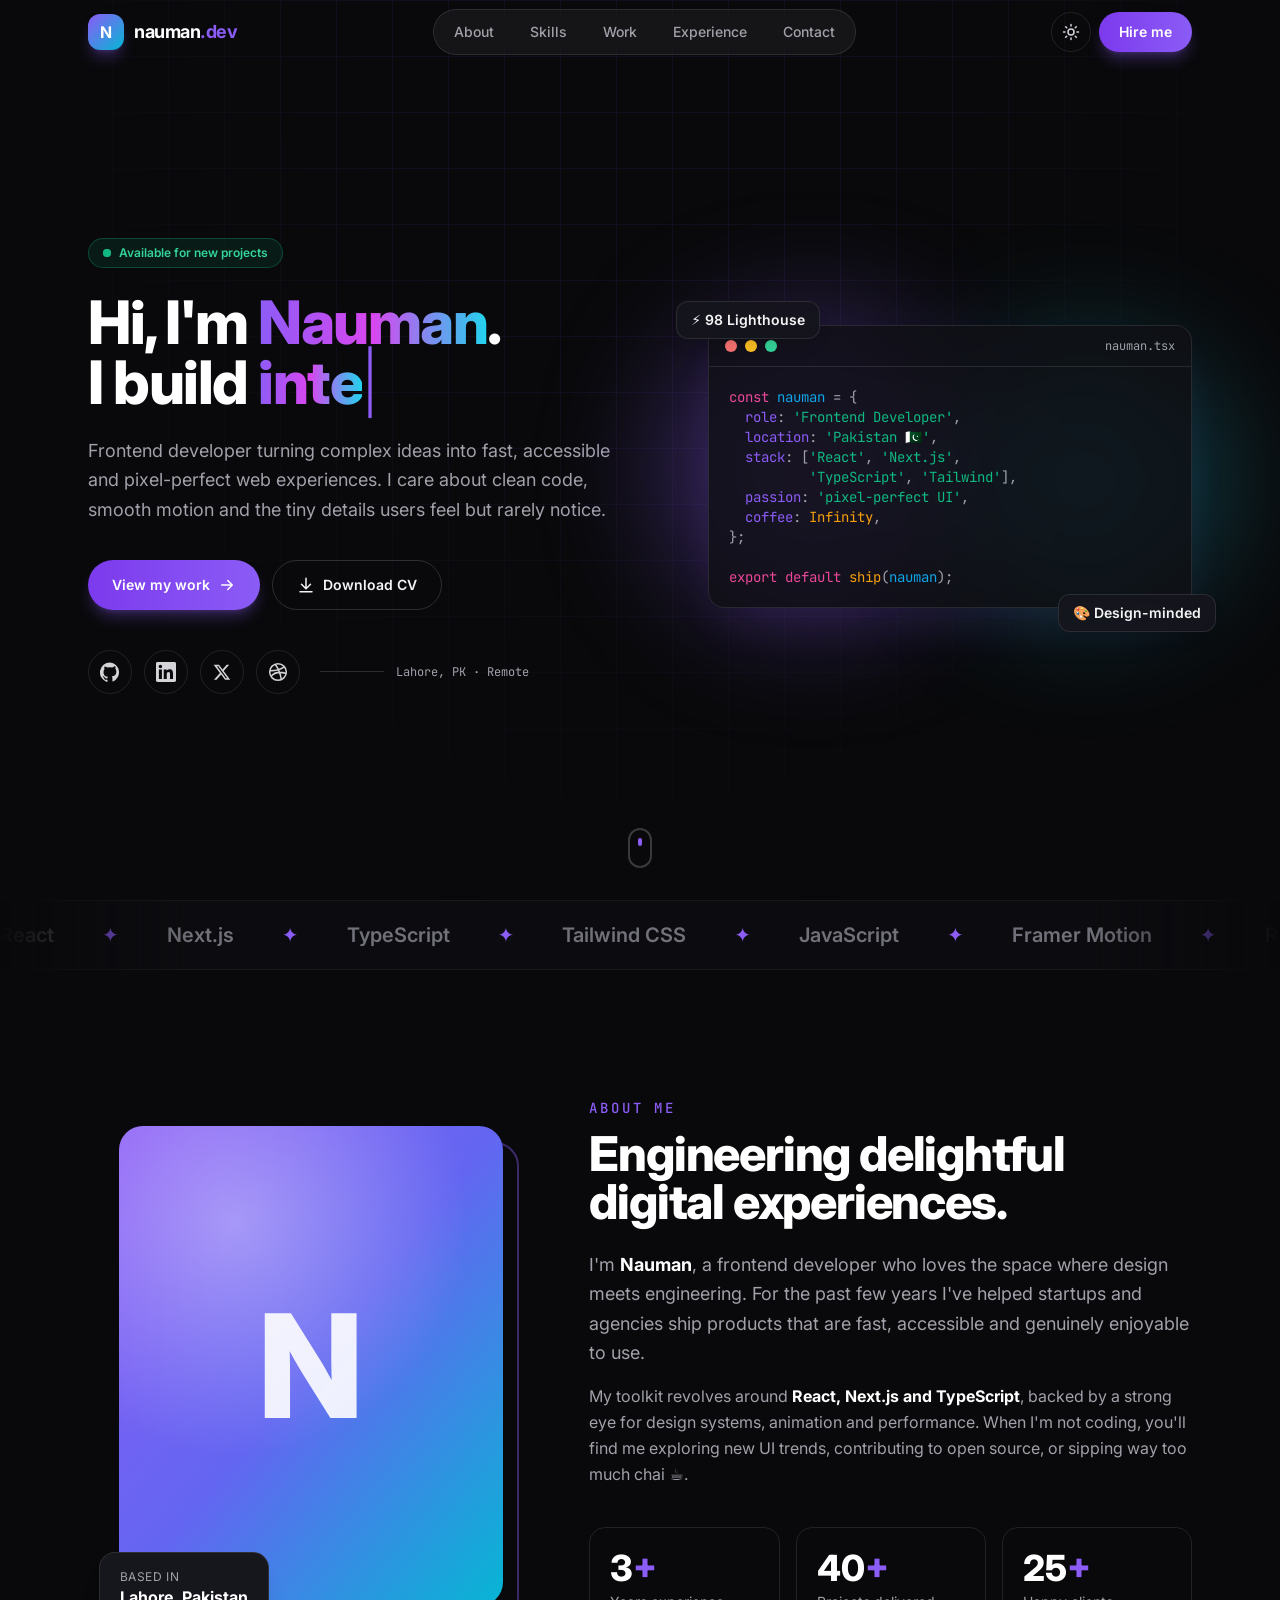
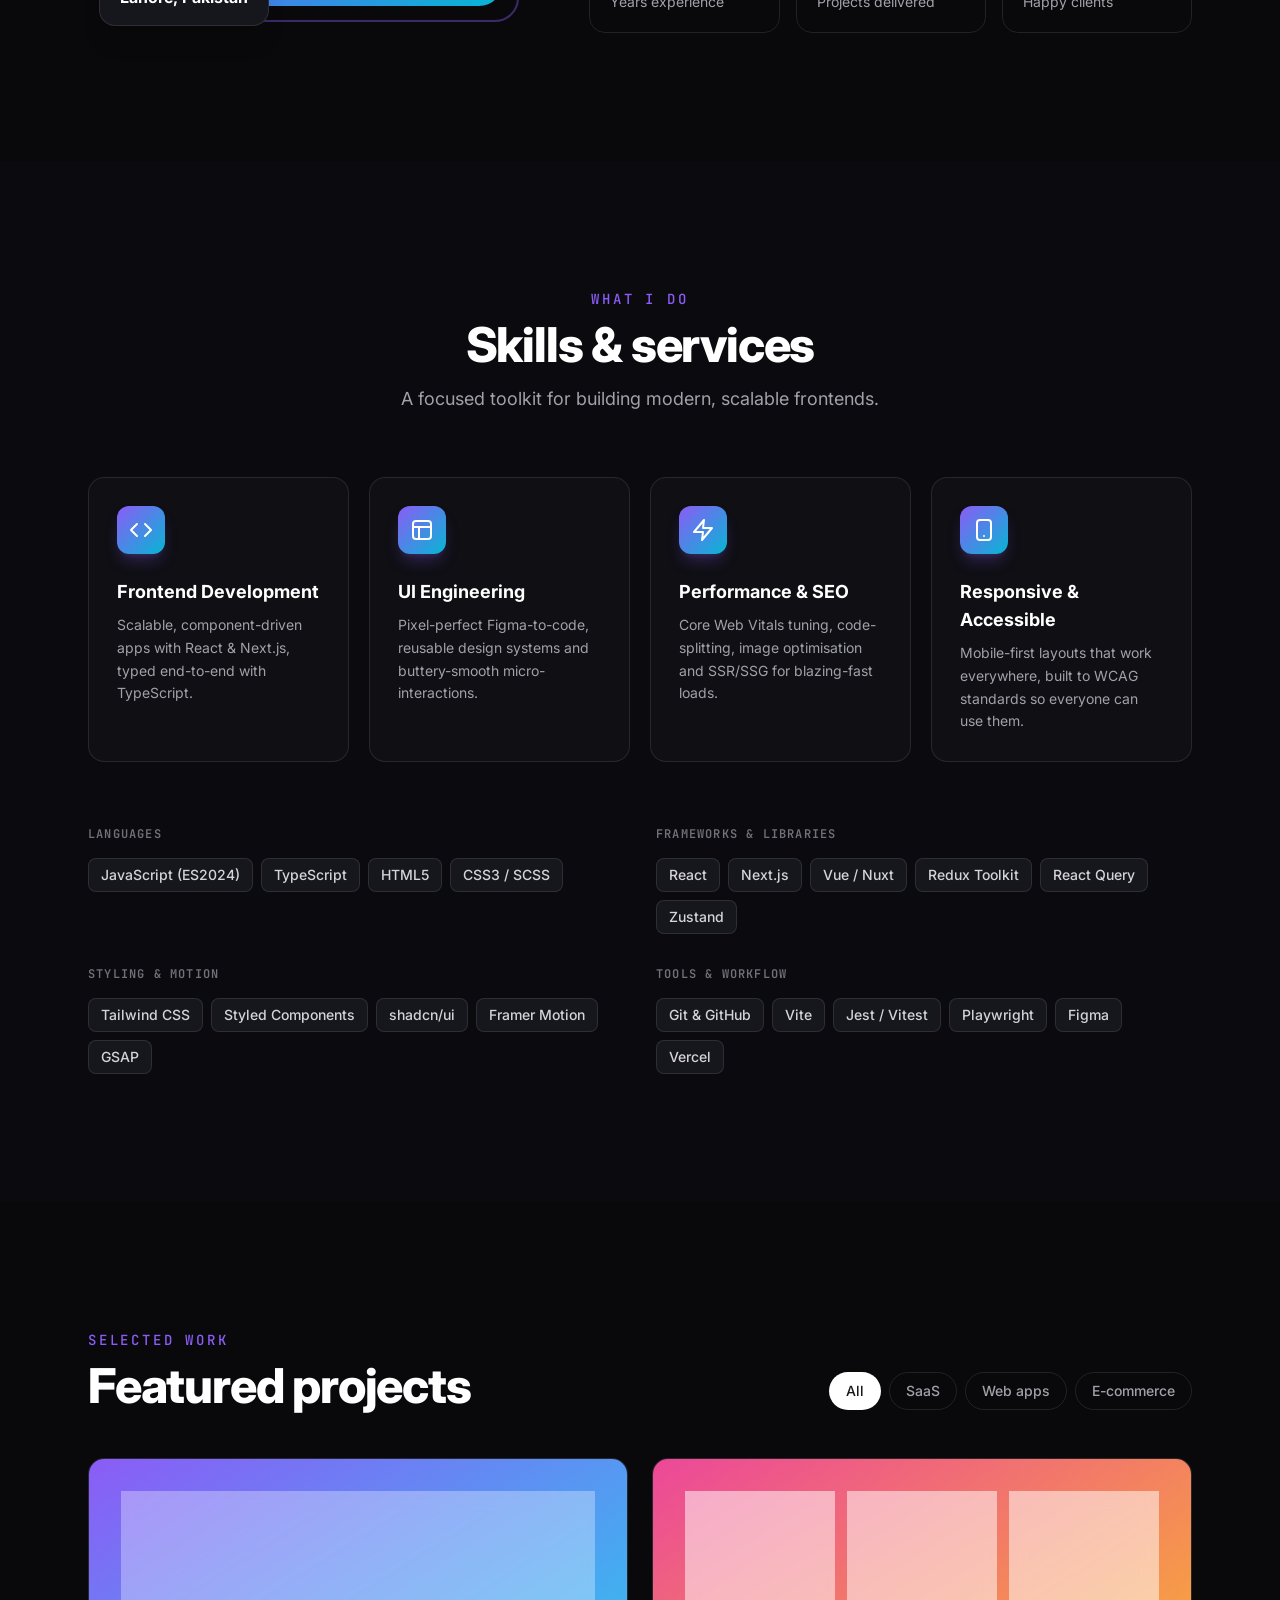
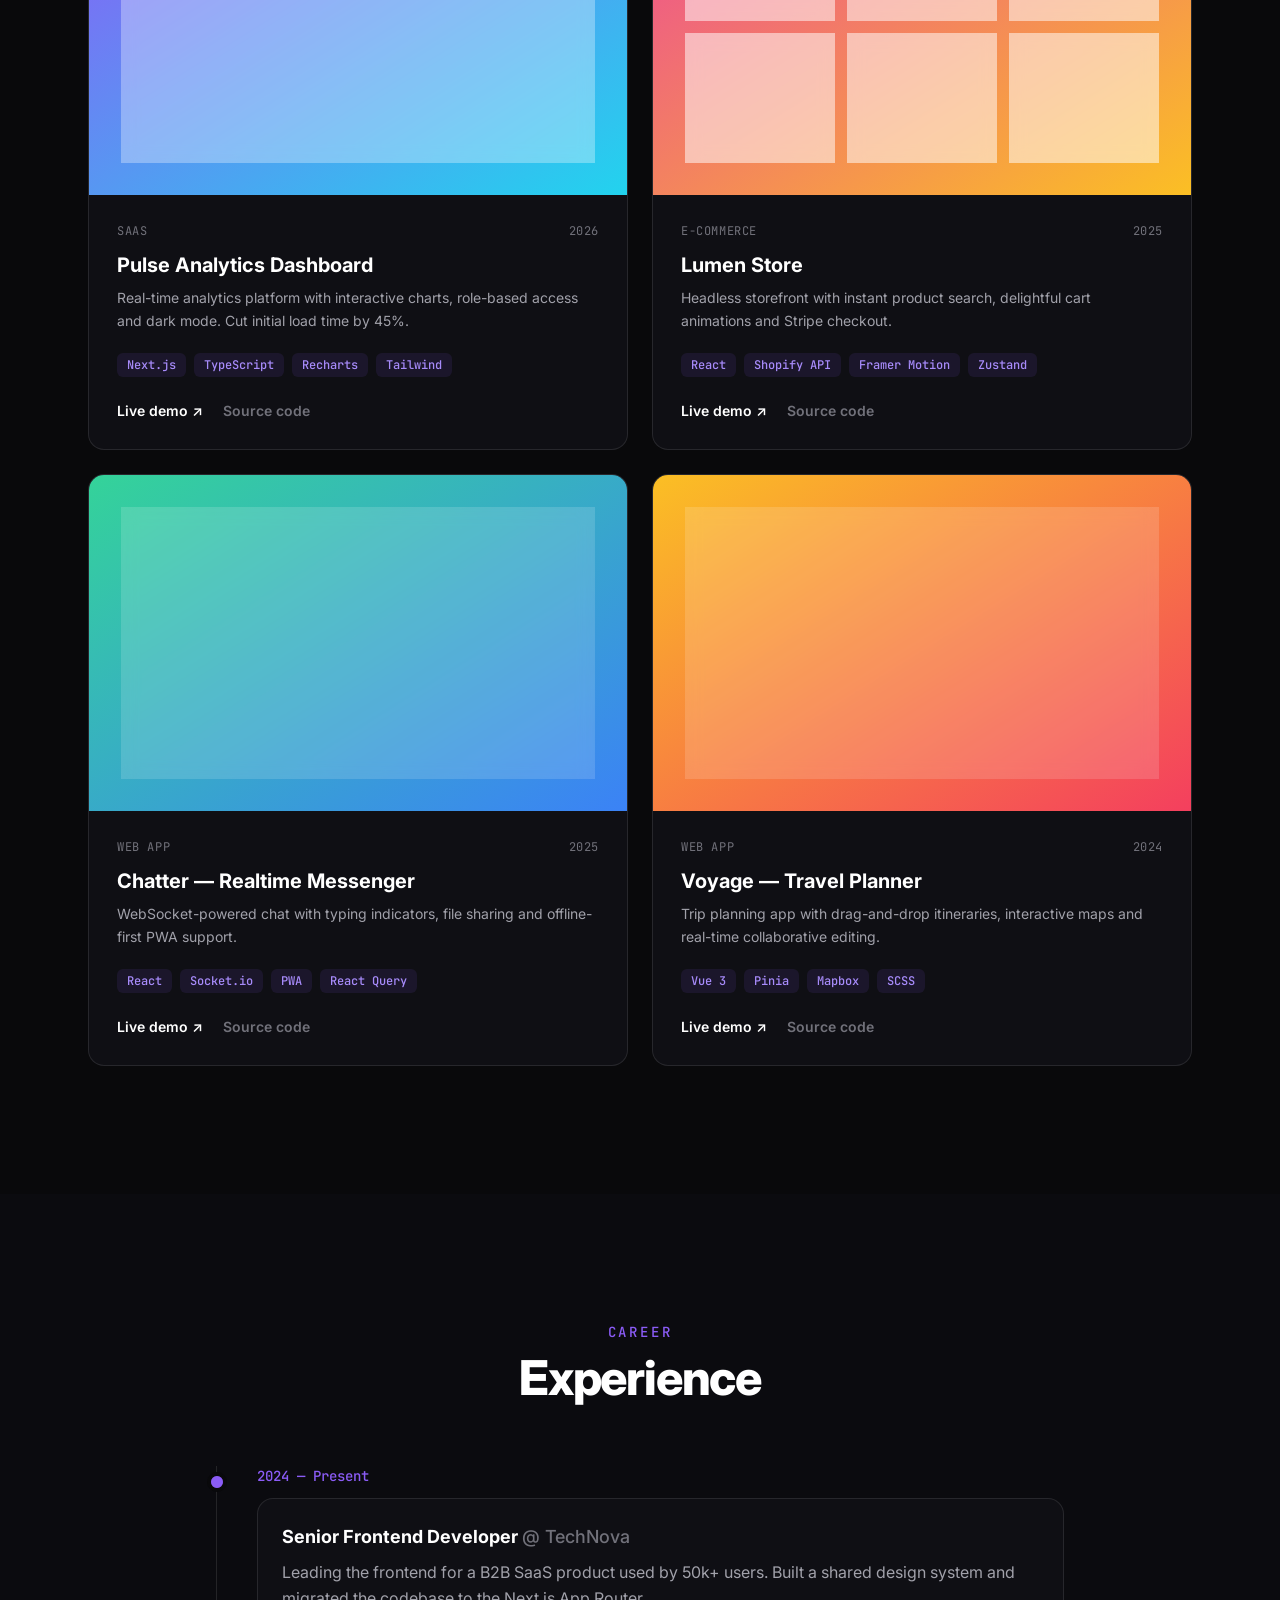
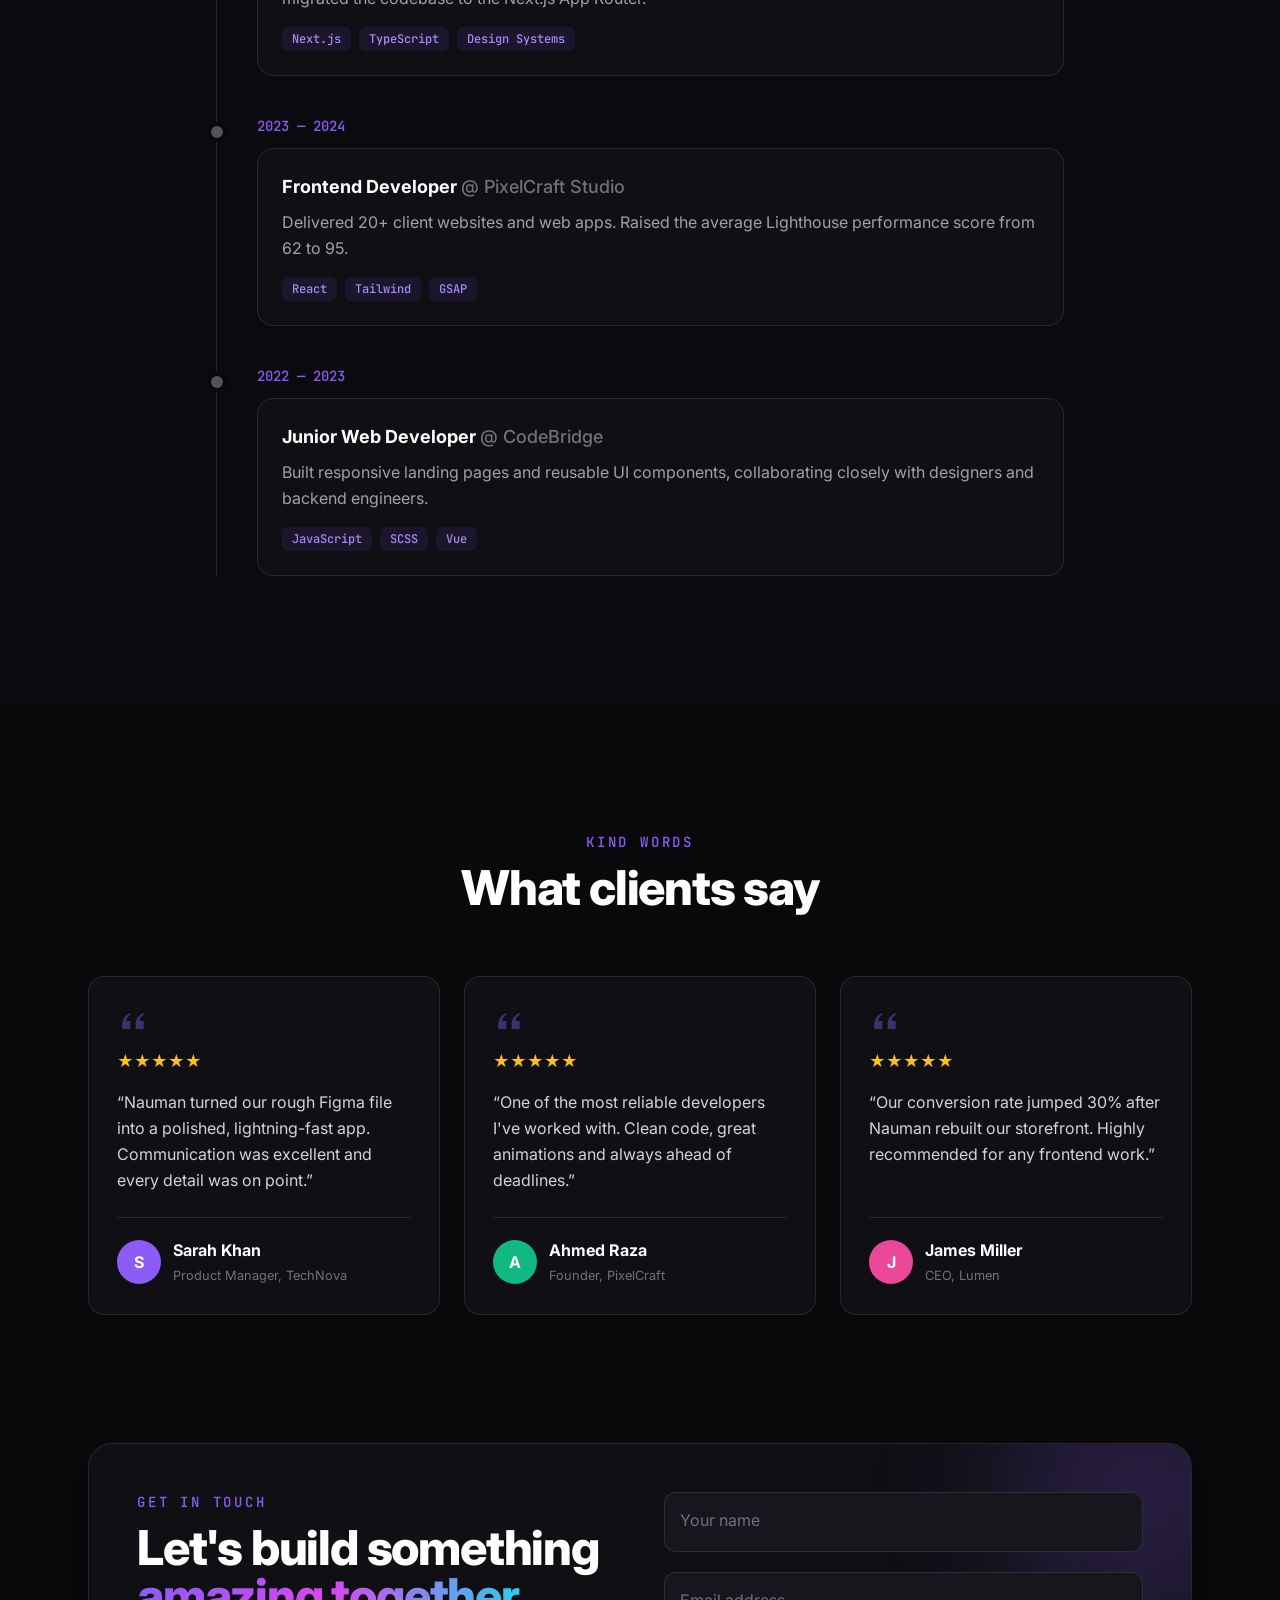
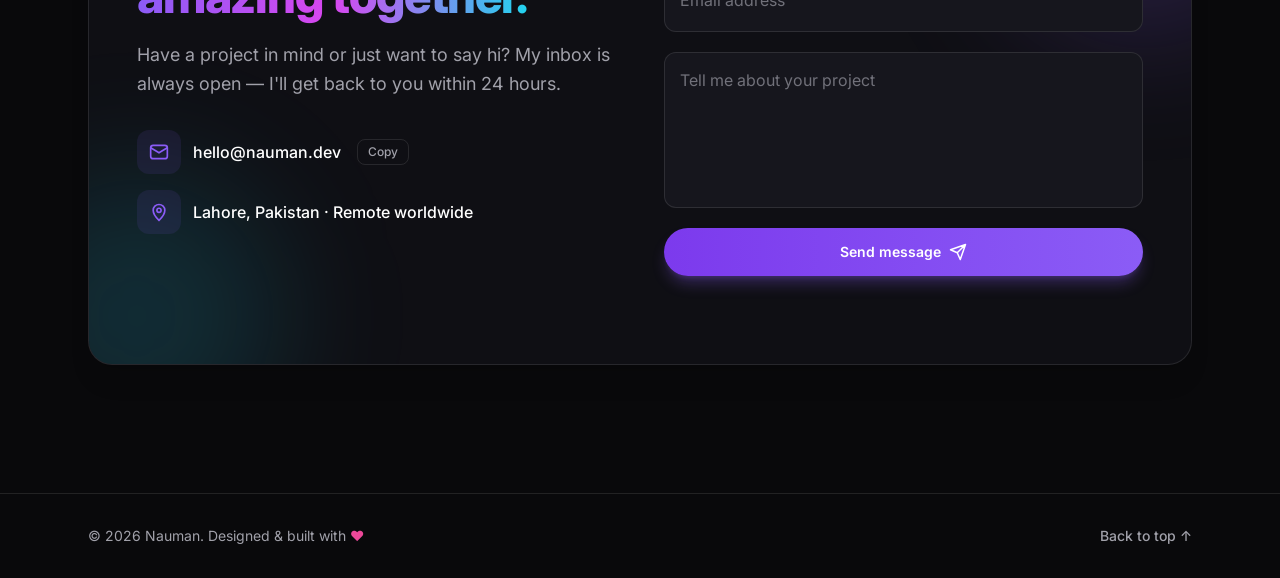
==== commit 18f500d7: "Update index.html link for CV" ====
--- a/index.html
+++ b/index.html
@@ -100,7 +100,7 @@
               View my work
               <svg class="h-[18px] w-[18px] transition-transform group-hover:translate-x-1" viewBox="0 0 24 24" fill="none" stroke="currentColor" stroke-width="2" stroke-linecap="round" stroke-linejoin="round"><path d="M5 12h14M13 6l6 6-6 6"/></svg>
             </a>
-            <a href="assets/Nauman-CV.pdf" class="btn-ghost" download>
+            <a href="Muhammad Nouman CV.pdf" class="btn-ghost" download>
               <svg class="h-[18px] w-[18px]" viewBox="0 0 24 24" fill="none" stroke="currentColor" stroke-width="2" stroke-linecap="round" stroke-linejoin="round"><path d="M12 3v12M6 11l6 6 6-6M4 21h16"/></svg>
               Download CV
             </a>
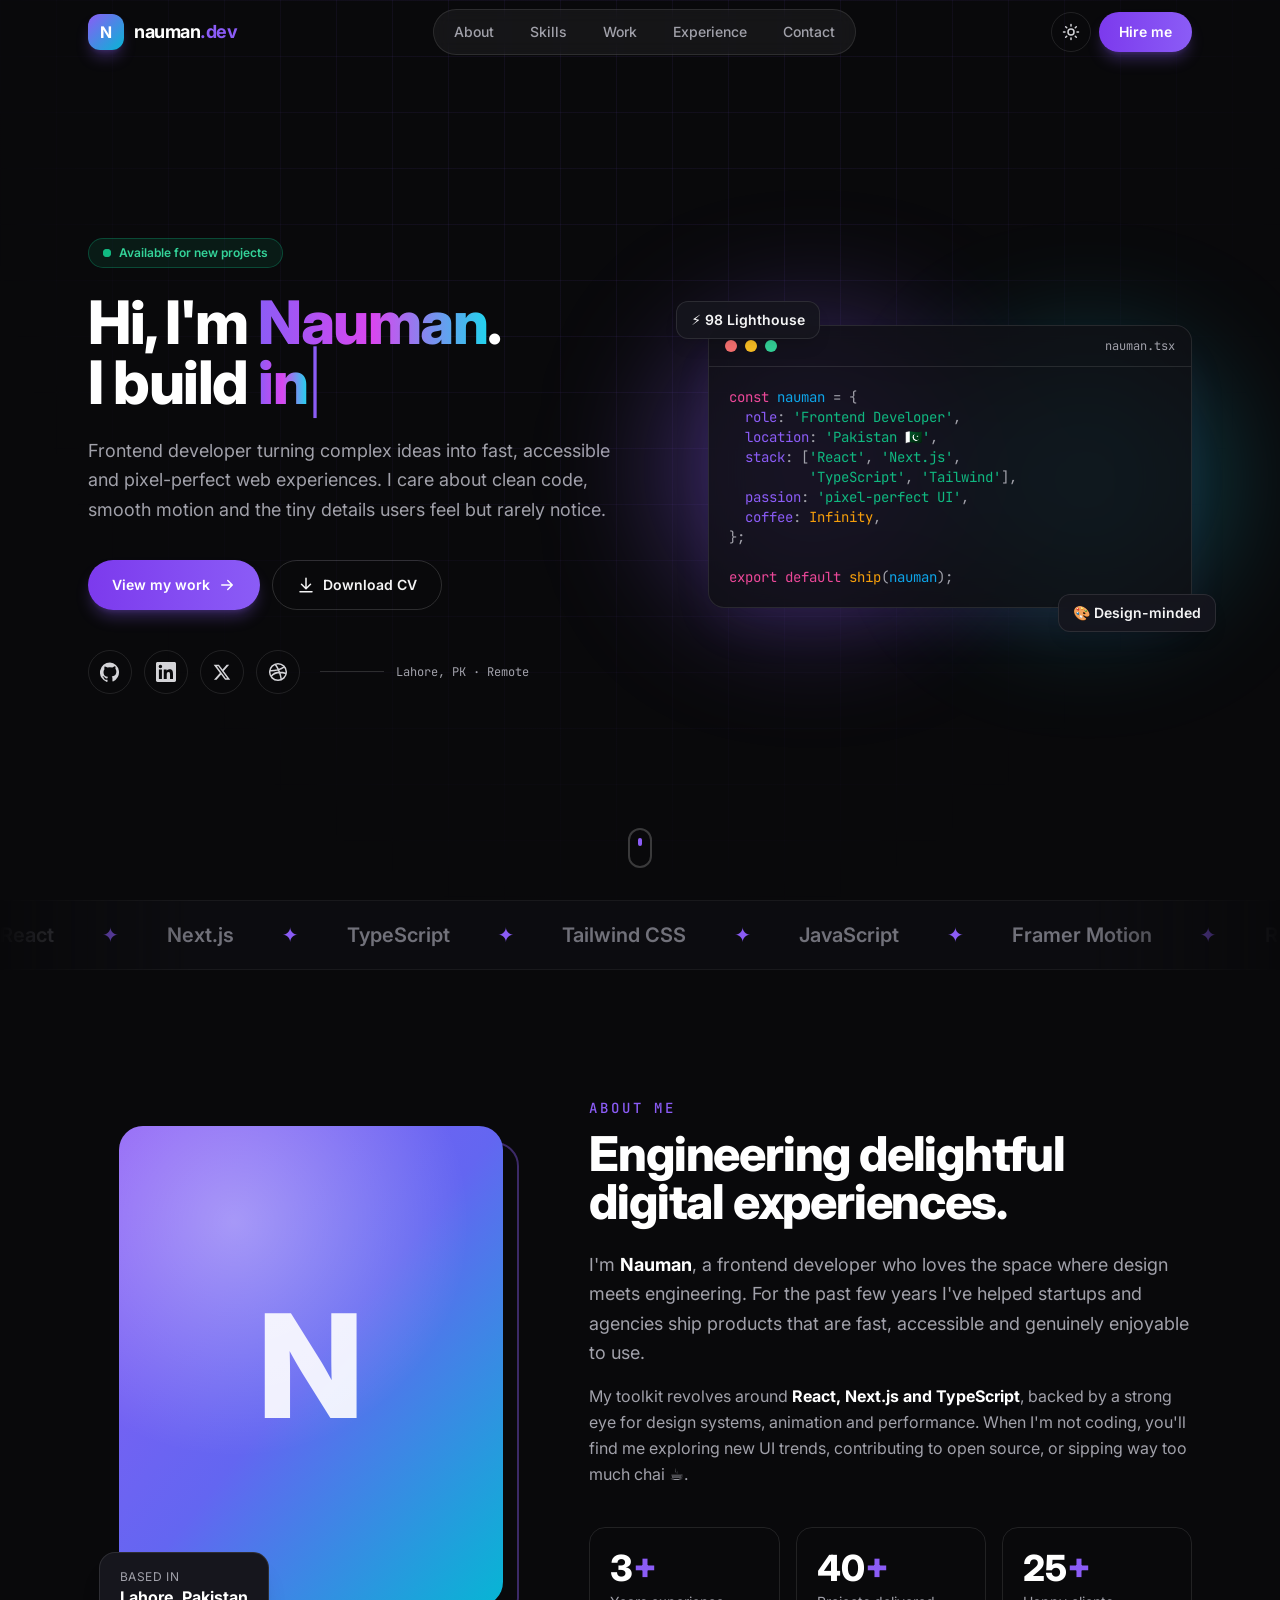
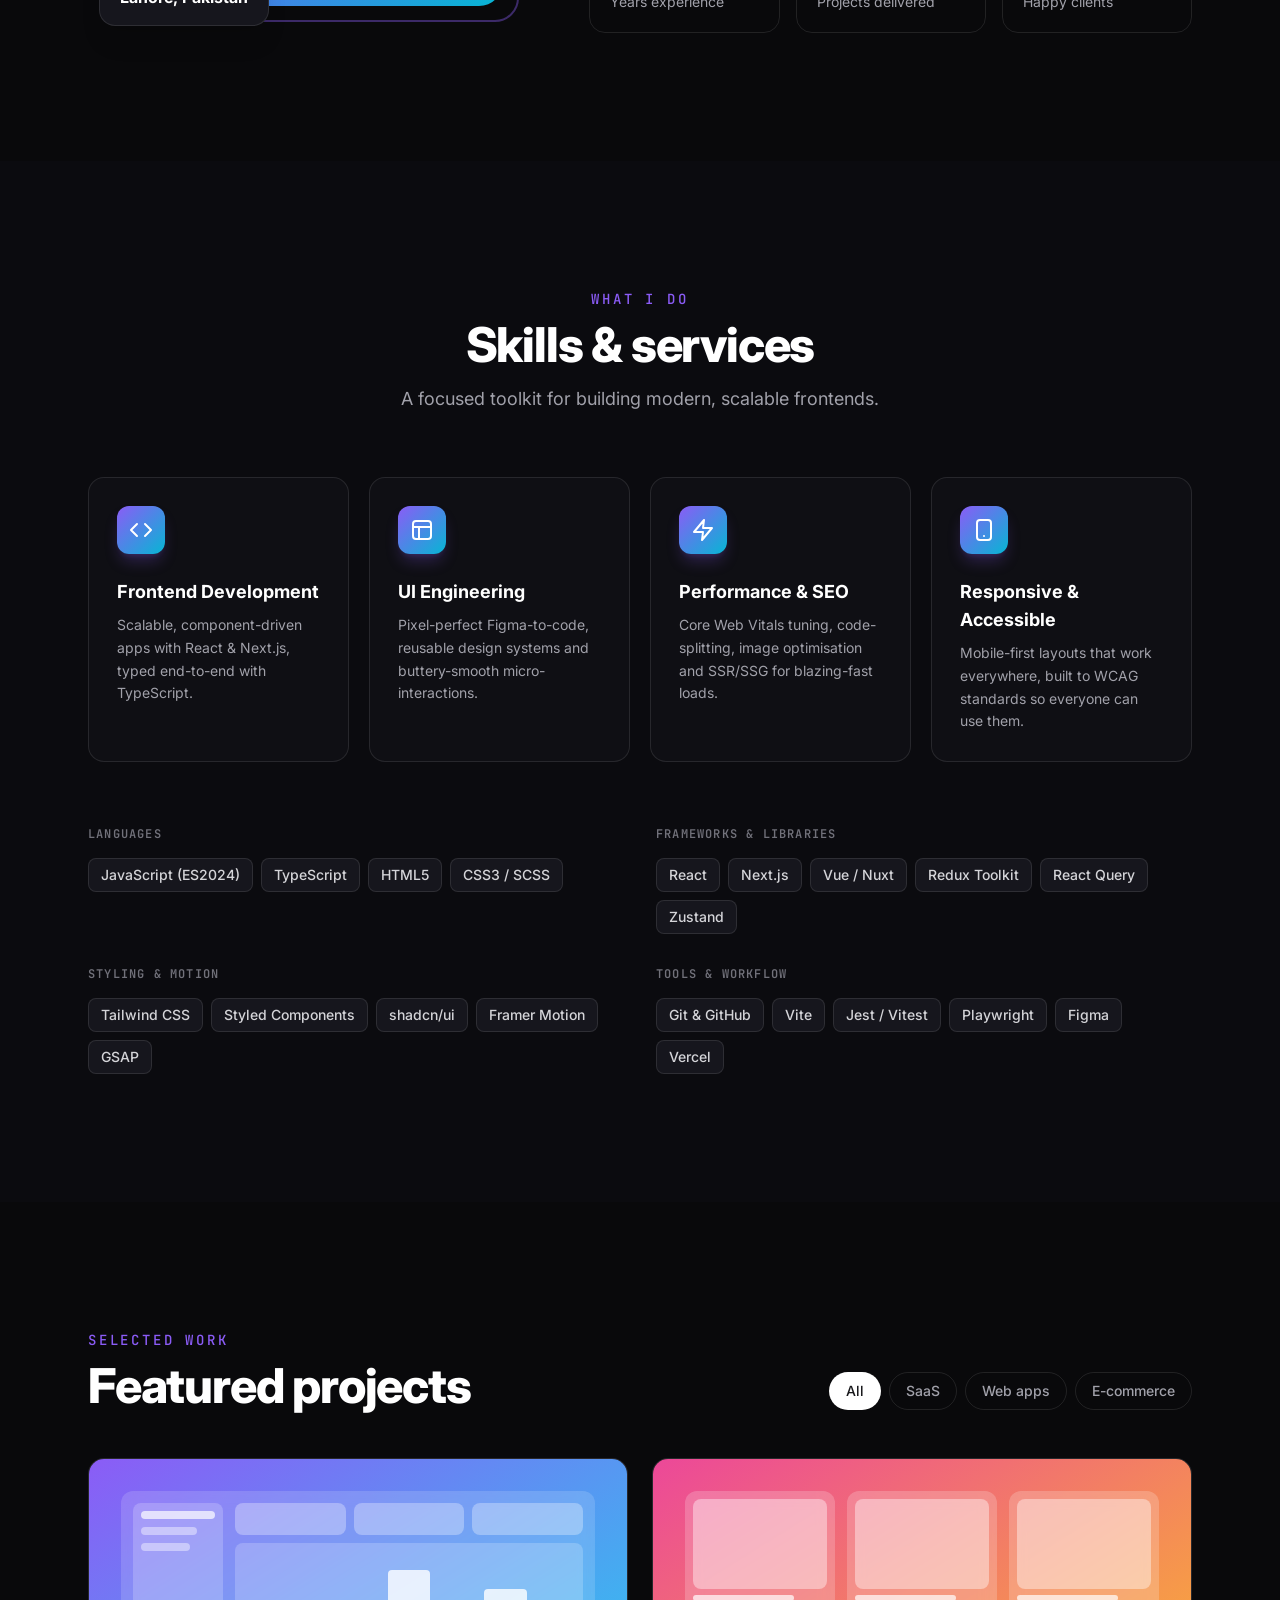
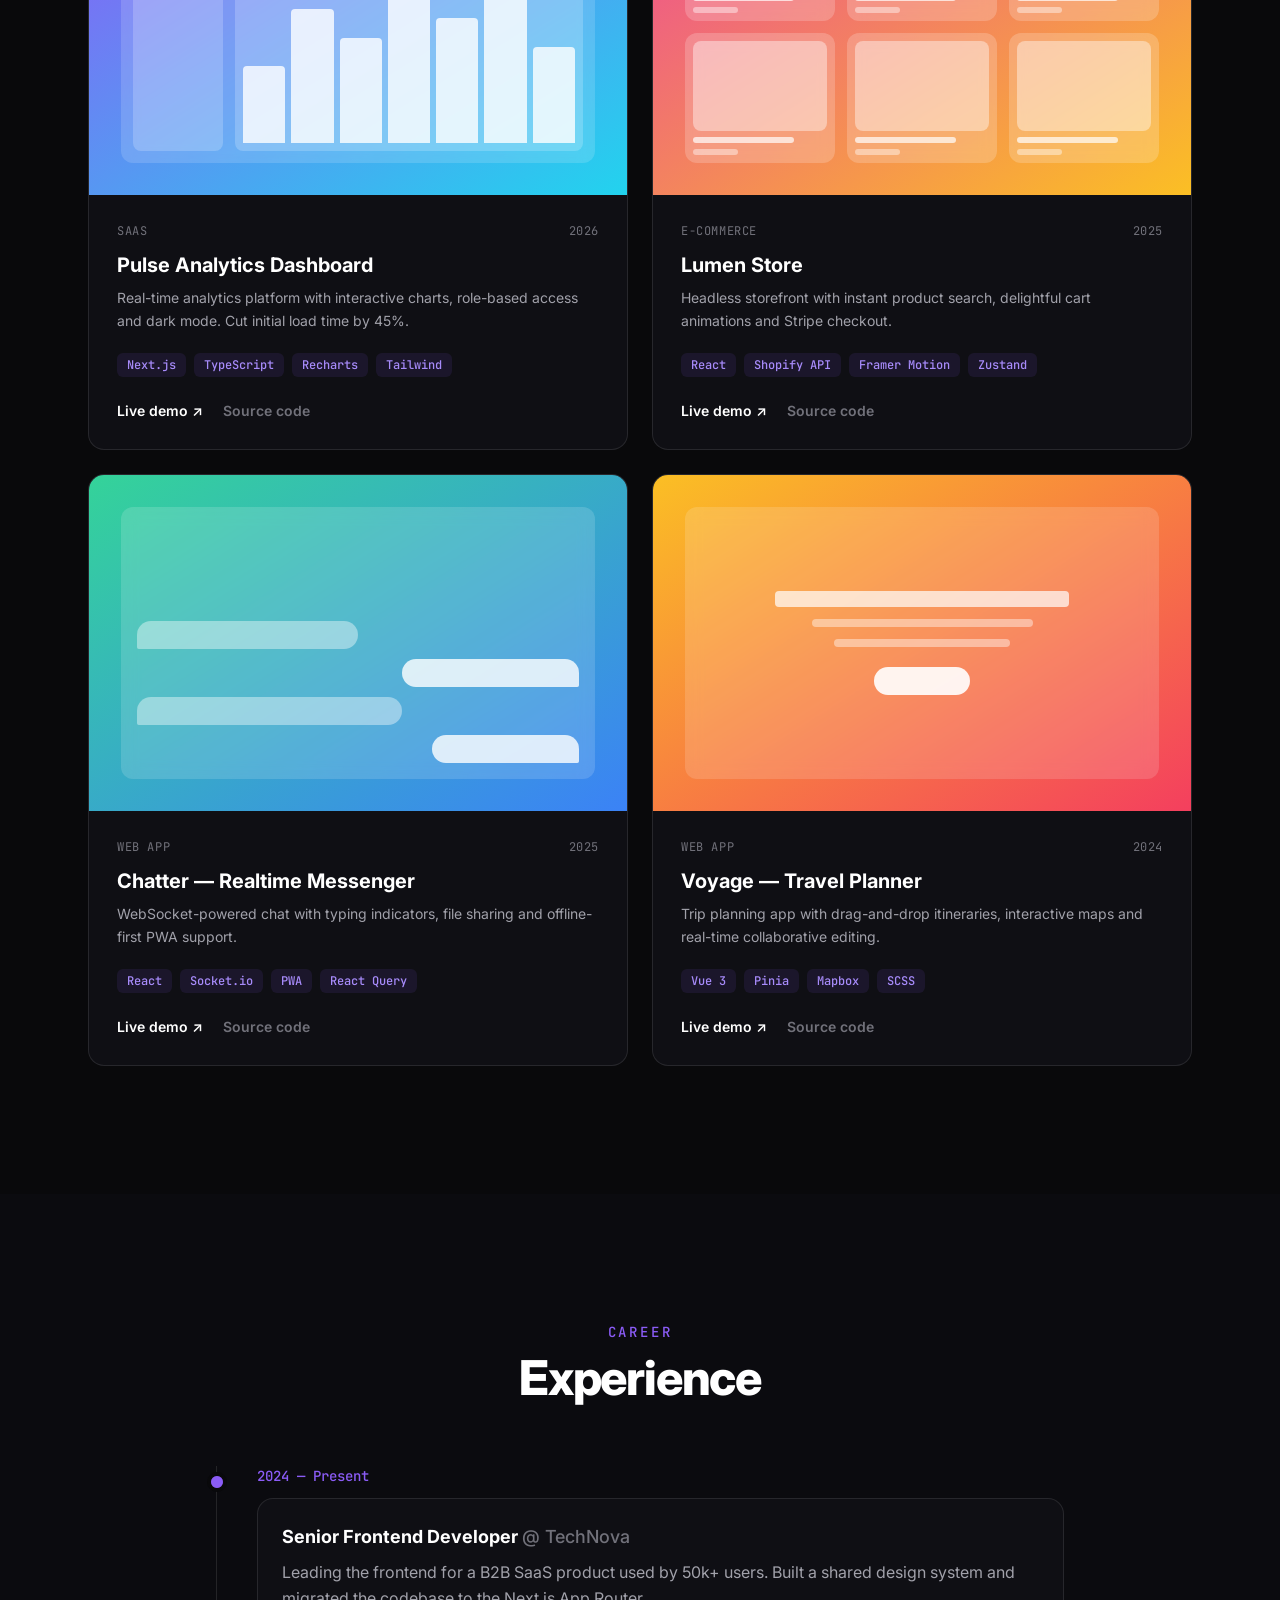
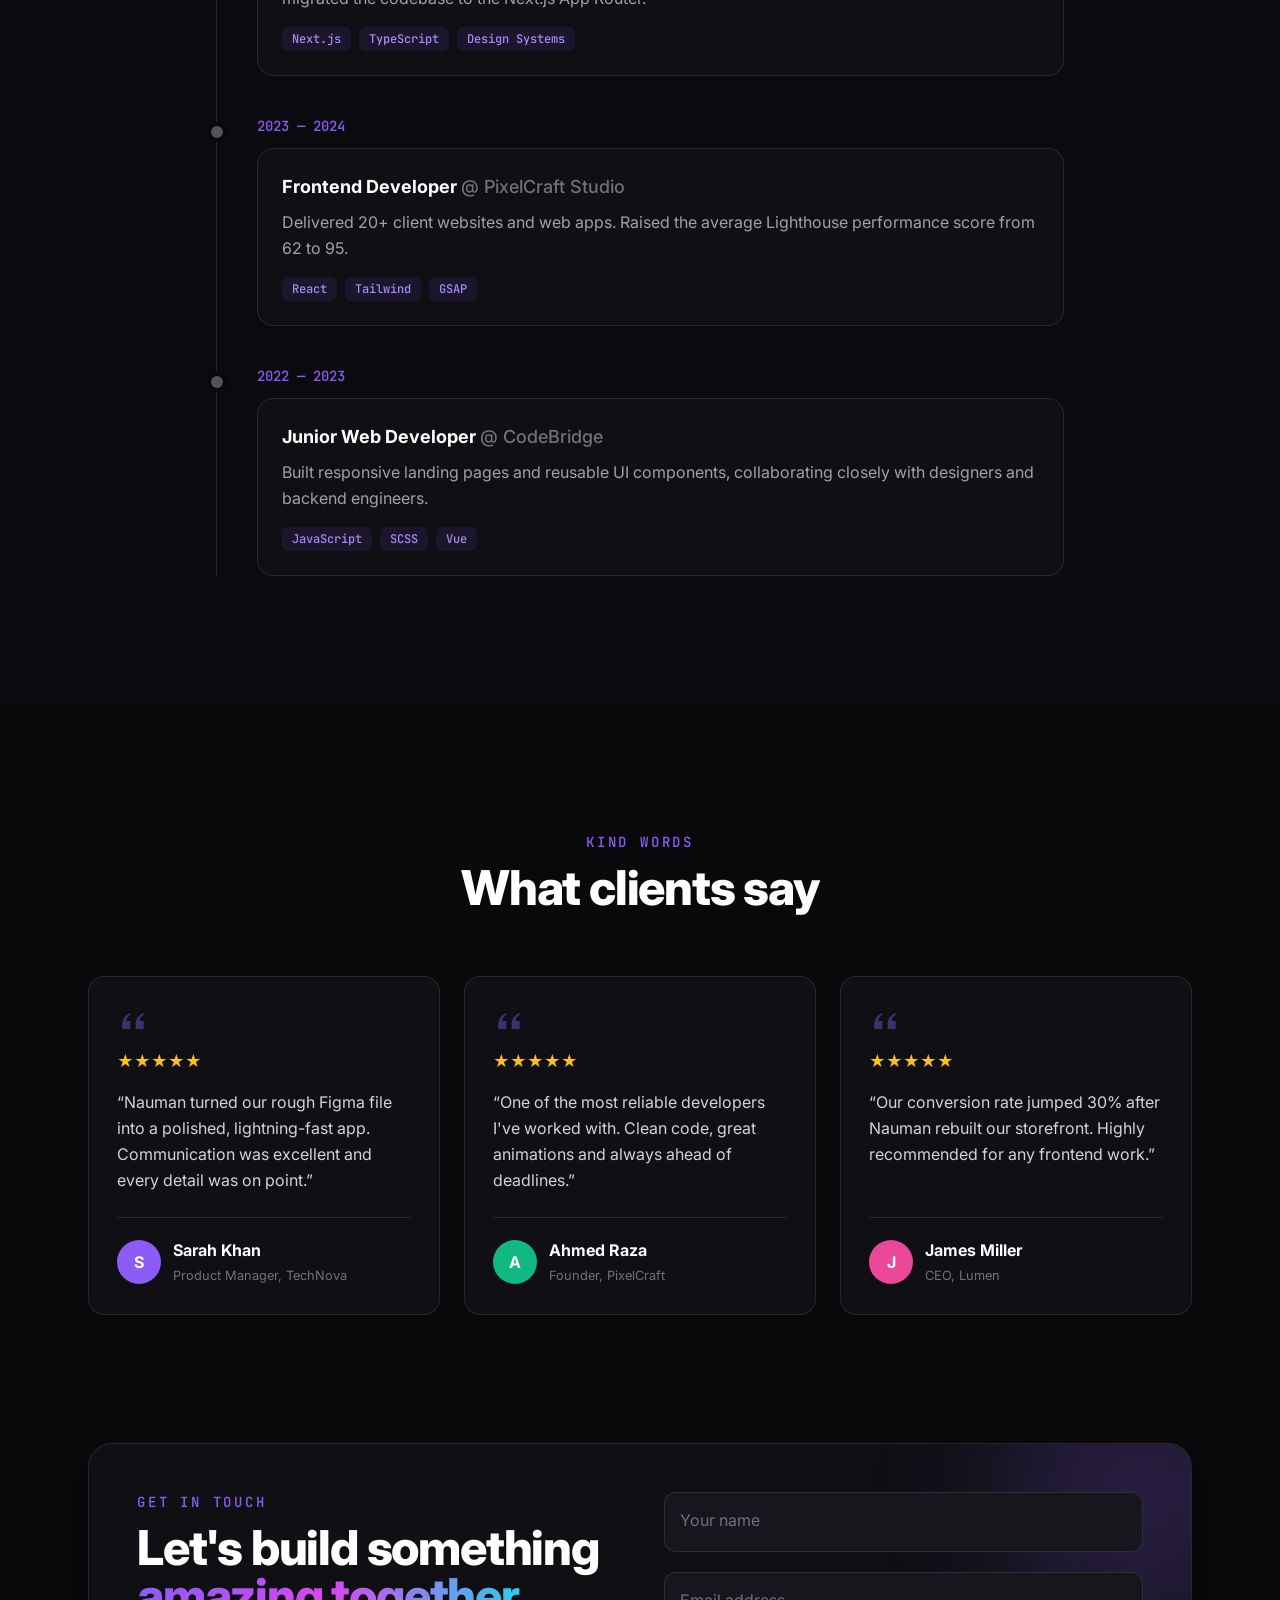
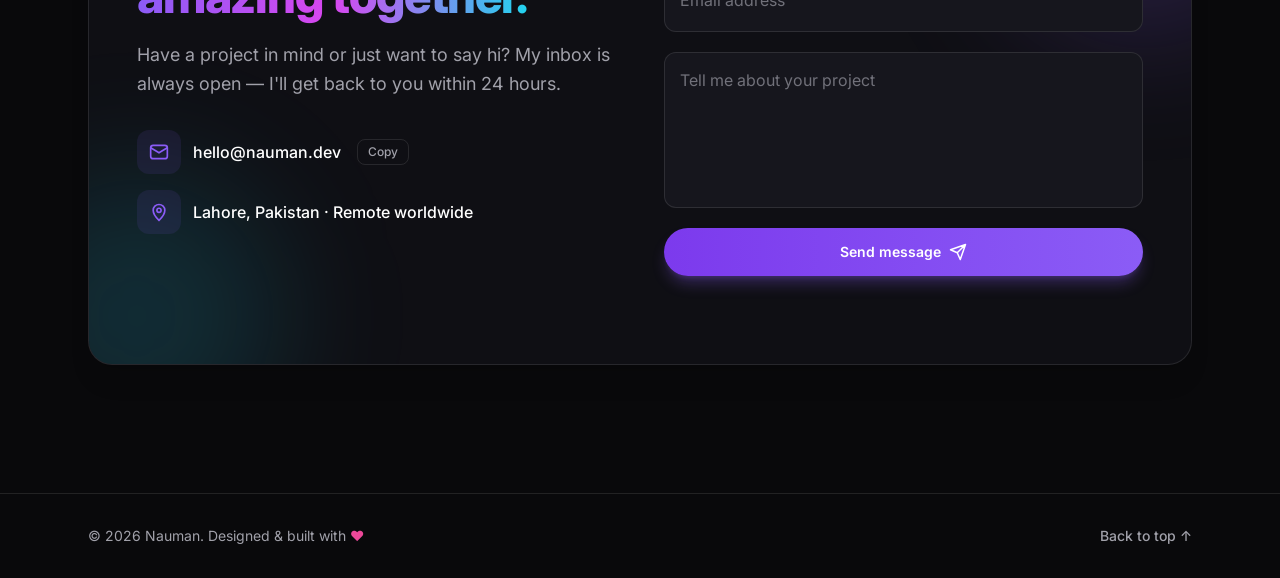
==== commit 7cfbaf42: "update index file" ====
--- a/index.html
+++ b/index.html
@@ -107,7 +107,7 @@
           </div>
 
           <ul class="reveal mt-10 flex items-center gap-3" aria-label="Social links">
-            <li><a href="https://github.com/" target="_blank" rel="noopener" aria-label="GitHub" class="social"><svg class="h-5 w-5" viewBox="0 0 24 24" fill="currentColor"><path d="M12 .5a12 12 0 0 0-3.8 23.4c.6.1.8-.3.8-.6v-2c-3.3.7-4-1.6-4-1.6-.6-1.4-1.4-1.8-1.4-1.8-1-.7.1-.7.1-.7 1.2.1 1.8 1.2 1.8 1.2 1 1.8 2.8 1.3 3.5 1 .1-.8.4-1.3.7-1.6-2.7-.3-5.5-1.3-5.5-5.9 0-1.3.5-2.4 1.2-3.2-.1-.3-.5-1.5.1-3.2 0 0 1-.3 3.3 1.2a11.5 11.5 0 0 1 6 0C17.3 4.6 18.3 5 18.3 5c.6 1.7.2 2.9.1 3.2.8.8 1.2 1.9 1.2 3.2 0 4.6-2.8 5.6-5.5 5.9.4.4.8 1.1.8 2.2v3.3c0 .3.2.7.8.6A12 12 0 0 0 12 .5z"/></svg></a></li>
+            <li><a href="https://github.com/nomizzking/" target="_blank" rel="noopener" aria-label="GitHub" class="social"><svg class="h-5 w-5" viewBox="0 0 24 24" fill="currentColor"><path d="M12 .5a12 12 0 0 0-3.8 23.4c.6.1.8-.3.8-.6v-2c-3.3.7-4-1.6-4-1.6-.6-1.4-1.4-1.8-1.4-1.8-1-.7.1-.7.1-.7 1.2.1 1.8 1.2 1.8 1.2 1 1.8 2.8 1.3 3.5 1 .1-.8.4-1.3.7-1.6-2.7-.3-5.5-1.3-5.5-5.9 0-1.3.5-2.4 1.2-3.2-.1-.3-.5-1.5.1-3.2 0 0 1-.3 3.3 1.2a11.5 11.5 0 0 1 6 0C17.3 4.6 18.3 5 18.3 5c.6 1.7.2 2.9.1 3.2.8.8 1.2 1.9 1.2 3.2 0 4.6-2.8 5.6-5.5 5.9.4.4.8 1.1.8 2.2v3.3c0 .3.2.7.8.6A12 12 0 0 0 12 .5z"/></svg></a></li>
             <li><a href="https://linkedin.com/" target="_blank" rel="noopener" aria-label="LinkedIn" class="social"><svg class="h-5 w-5" viewBox="0 0 24 24" fill="currentColor"><path d="M20.4 20.5h-3.6v-5.6c0-1.3 0-3-1.8-3s-2.1 1.4-2.1 2.9v5.7H9.3V9h3.4v1.6c.5-.9 1.6-1.8 3.4-1.8 3.6 0 4.3 2.4 4.3 5.5v6.2zM5.3 7.4a2.1 2.1 0 1 1 0-4.2 2.1 2.1 0 0 1 0 4.2zM7.1 20.5H3.5V9h3.6v11.5zM22.2 0H1.8C.8 0 0 .8 0 1.7v20.6c0 .9.8 1.7 1.8 1.7h20.4c1 0 1.8-.8 1.8-1.7V1.7C24 .8 23.2 0 22.2 0z"/></svg></a></li>
             <li><a href="https://x.com/" target="_blank" rel="noopener" aria-label="X (Twitter)" class="social"><svg class="h-[18px] w-[18px]" viewBox="0 0 24 24" fill="currentColor"><path d="M18.2 2.3h3.4l-7.4 8.4 8.7 11.5h-6.8l-5.3-7-6.1 7H1.3l7.9-9L.9 2.3h7l4.8 6.4 5.5-6.4zm-1.2 17.9h1.9L7.1 4.2H5.1L17 20.2z"/></svg></a></li>
             <li><a href="https://dribbble.com/" target="_blank" rel="noopener" aria-label="Dribbble" class="social"><svg class="h-5 w-5" viewBox="0 0 24 24" fill="none" stroke="currentColor" stroke-width="1.8"><circle cx="12" cy="12" r="10"/><path d="M8.6 2.7c3.6 4.8 6.4 11.4 7.4 18.6M2.1 10.6c5.6.2 11.6-.9 17-4.4M3.6 17.3c3.8-4.6 10.5-6 18.2-3.5"/></svg></a></li>
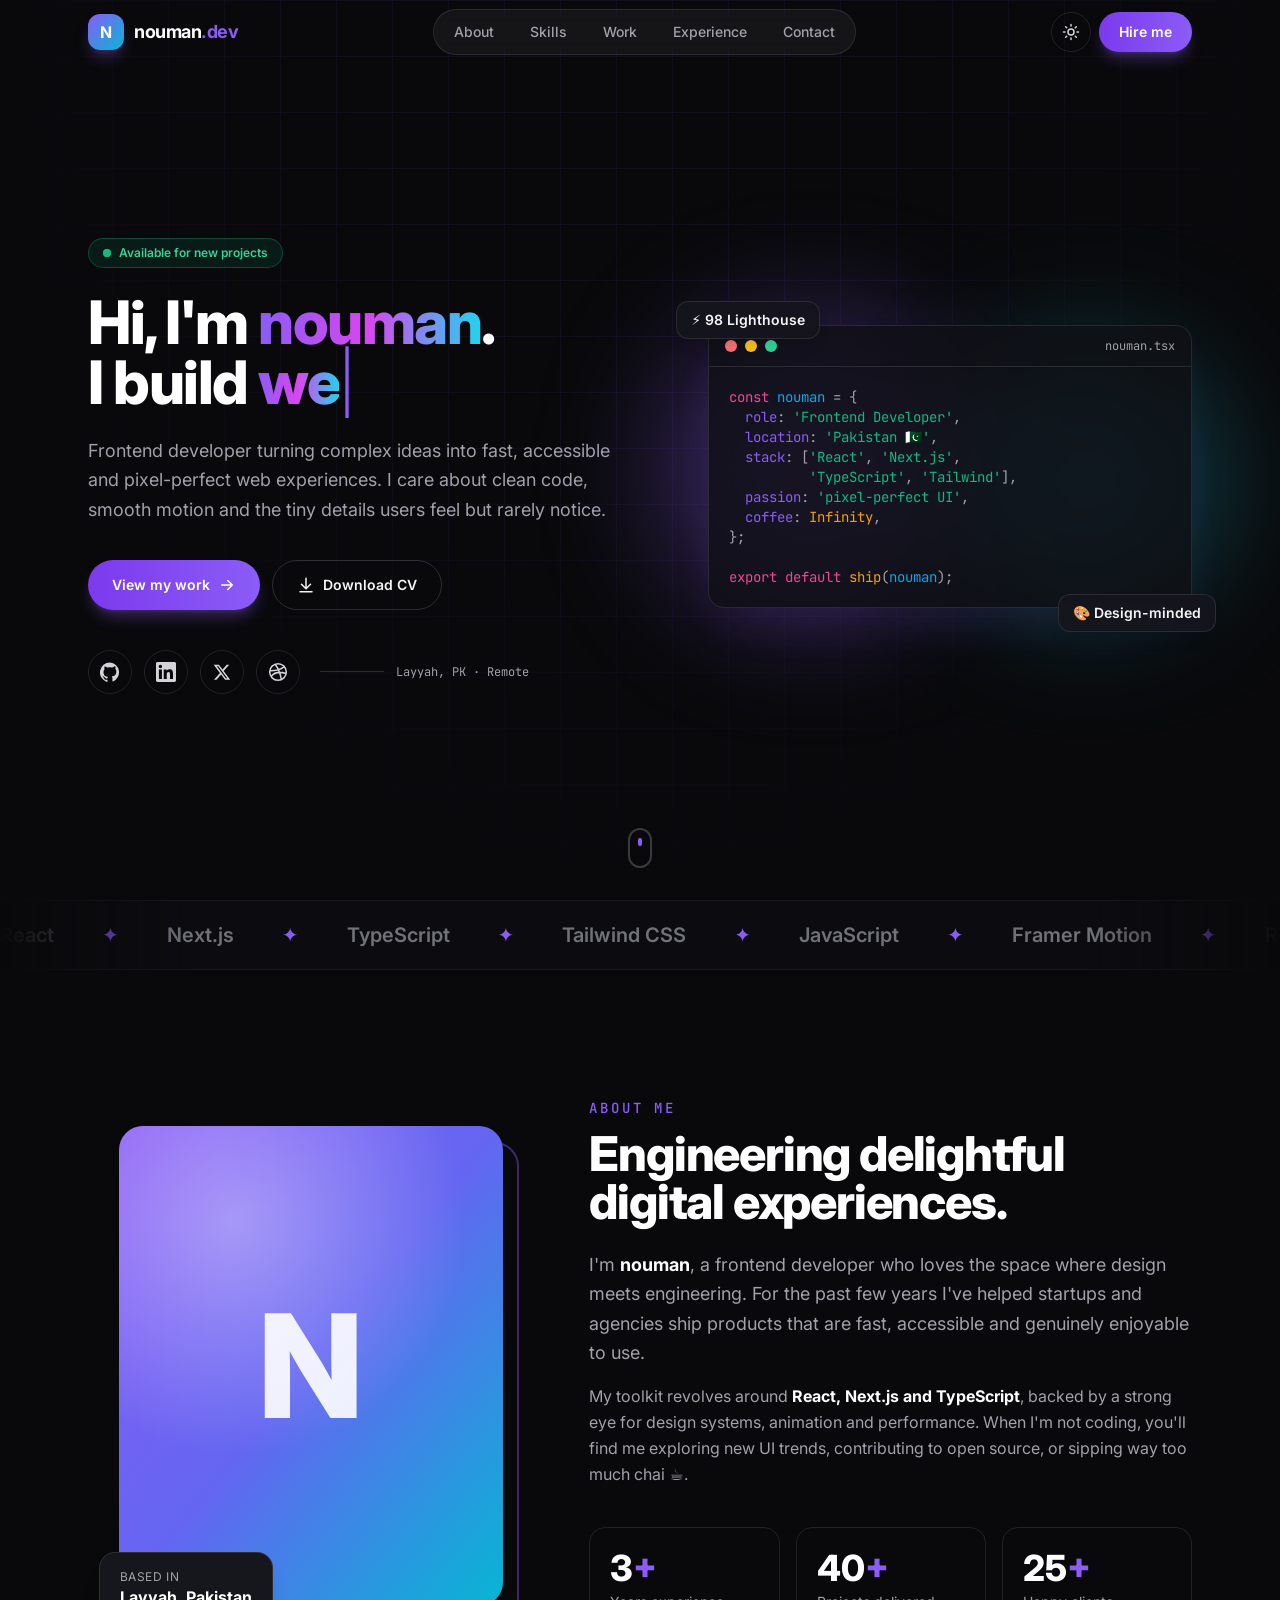
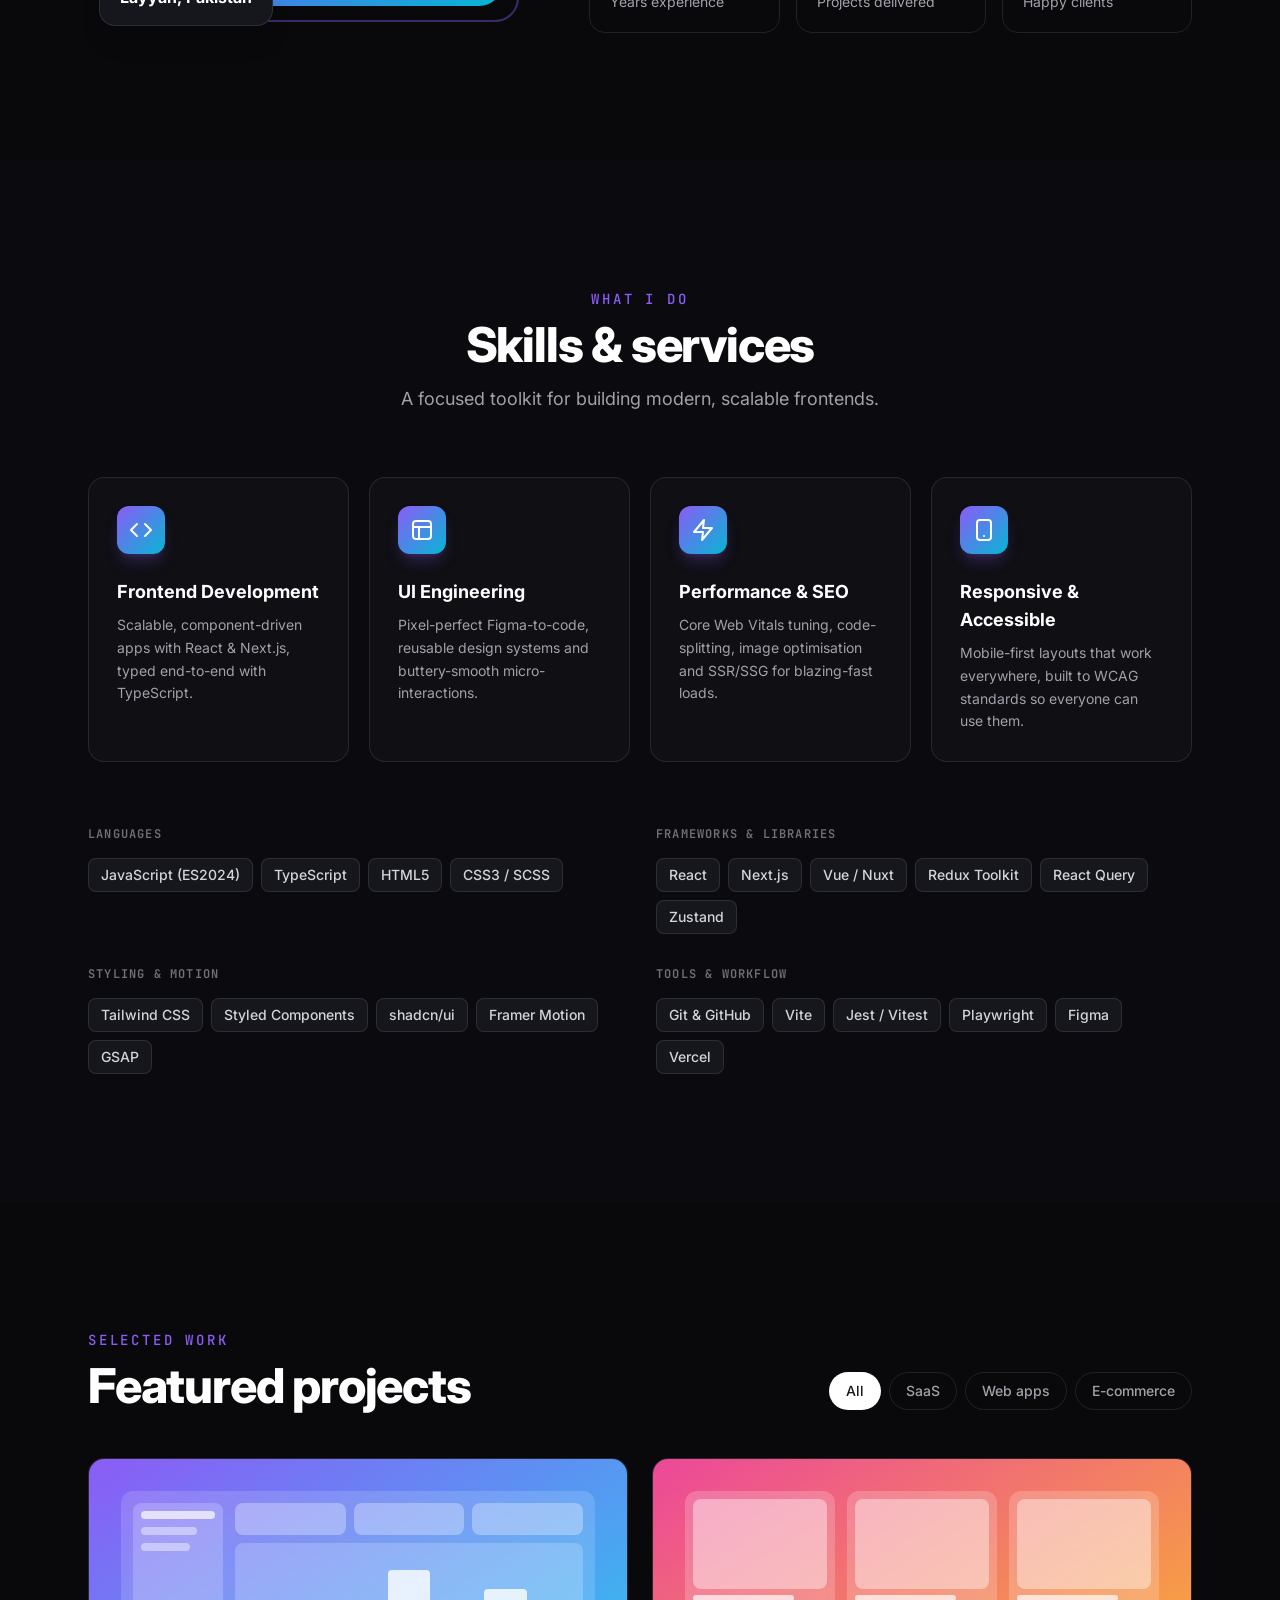
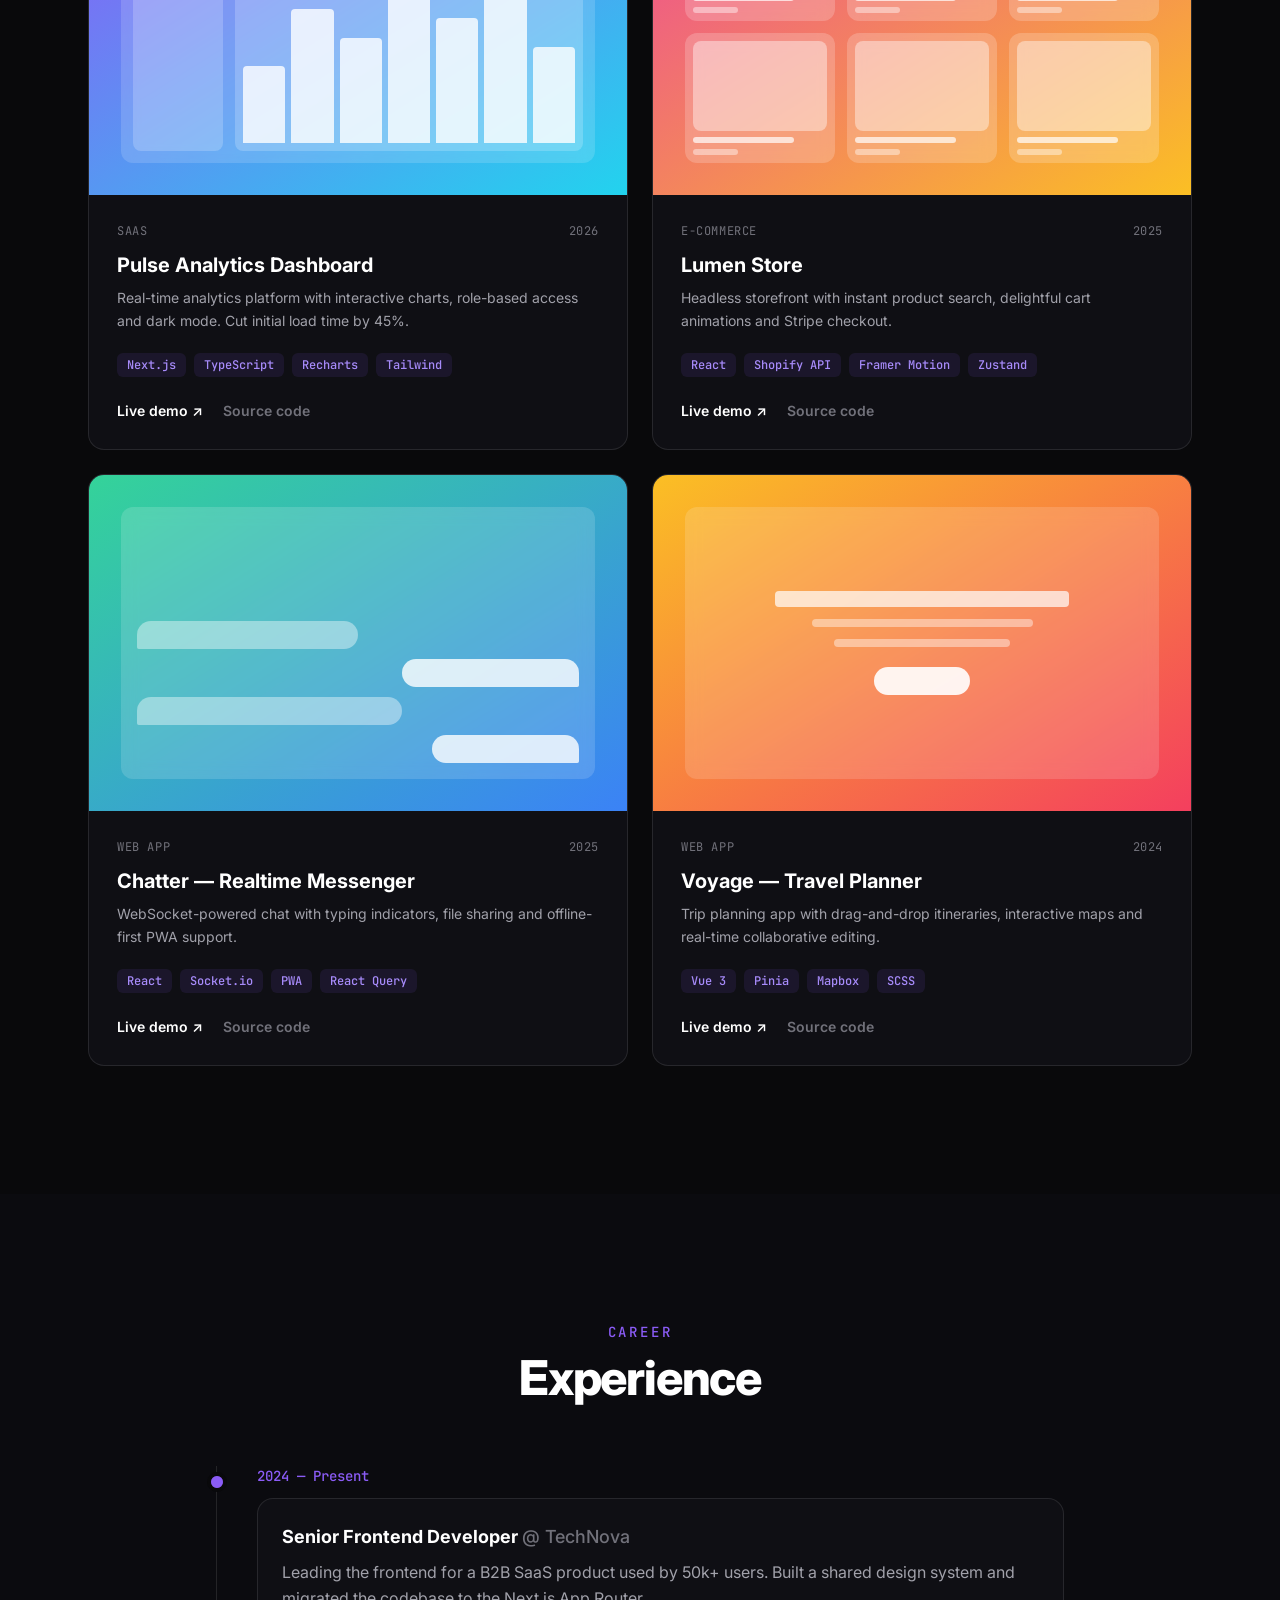
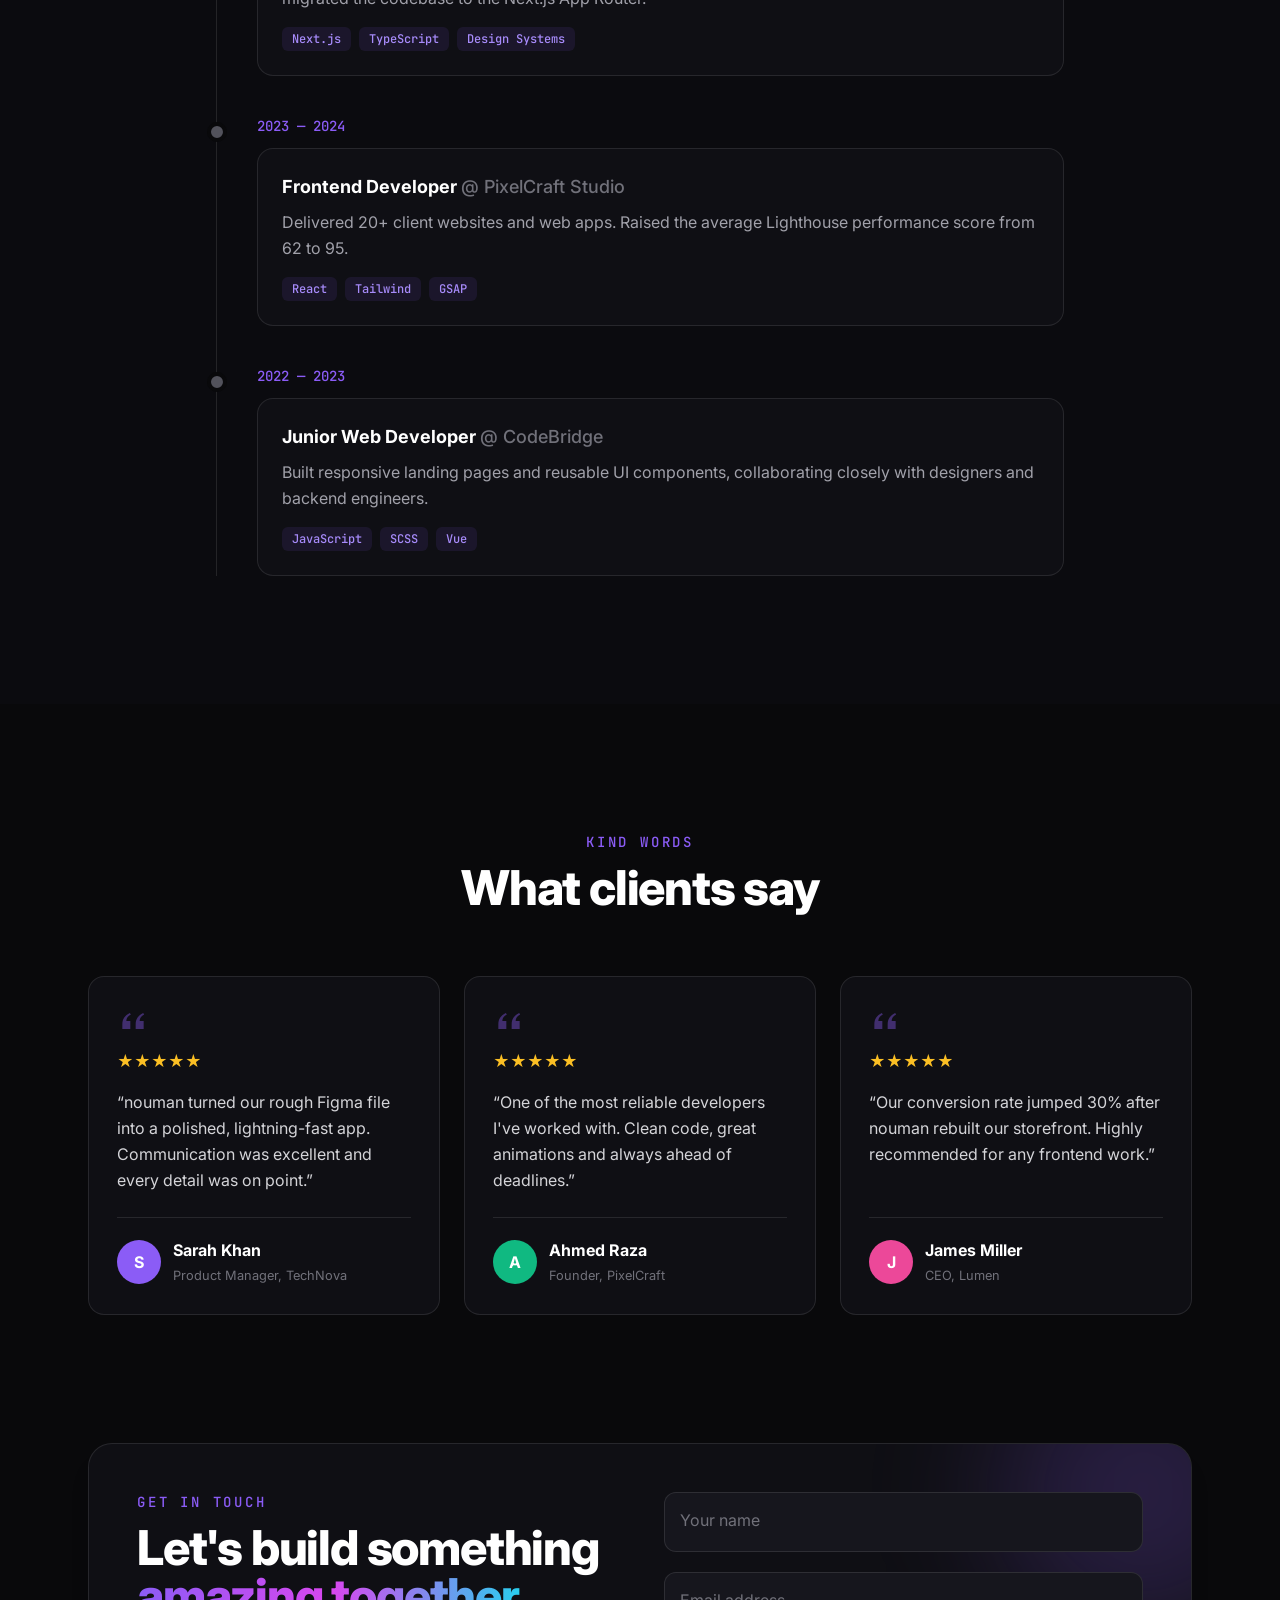
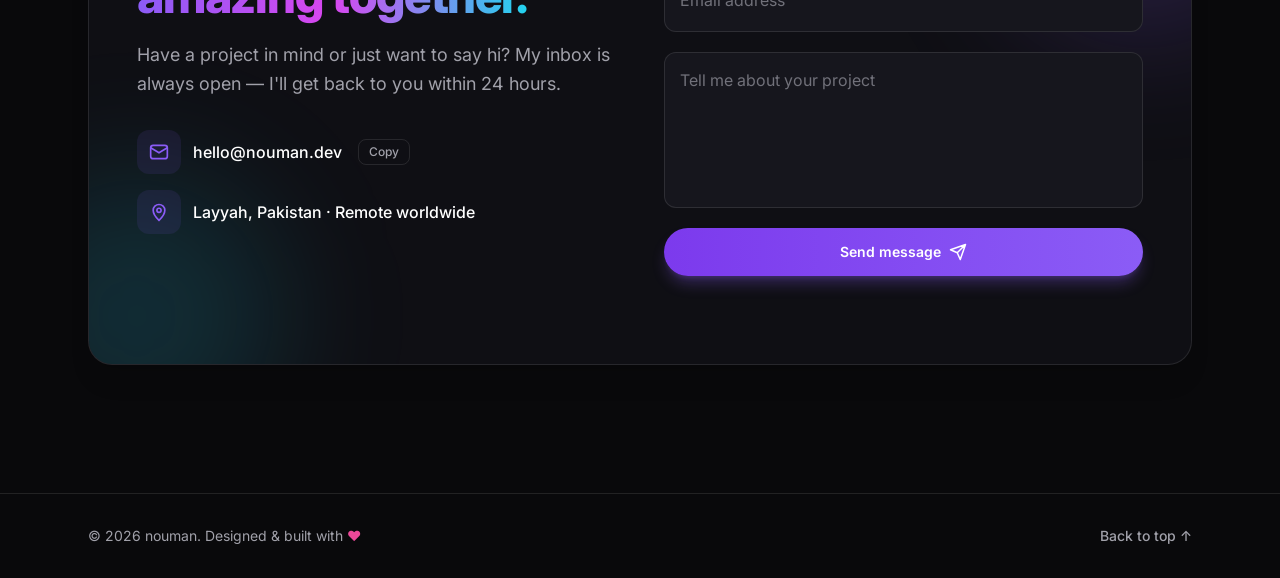
==== commit 809dfd56: "updating index file" ====
--- a/index.html
+++ b/index.html
@@ -3,9 +3,9 @@
 <head>
   <meta charset="utf-8" />
   <meta name="viewport" content="width=device-width, initial-scale=1" />
-  <title>Nauman — Frontend Developer</title>
-  <meta name="description" content="Nauman is a frontend developer crafting fast, accessible and beautiful web experiences with React, Next.js and TypeScript." />
-  <meta property="og:title" content="Nauman — Frontend Developer" />
+  <title>nouman — Frontend Developer</title>
+  <meta name="description" content="nouman is a frontend developer crafting fast, accessible and beautiful web experiences with React, Next.js and TypeScript." />
+  <meta property="og:title" content="nouman — Frontend Developer" />
   <meta property="og:description" content="Crafting fast, accessible and beautiful web experiences." />
   <meta name="theme-color" content="#09090b" />
   <link rel="icon" href="data:image/svg+xml,<svg xmlns='http://www.w3.org/2000/svg' viewBox='0 0 64 64'><defs><linearGradient id='g' x1='0' y1='0' x2='1' y2='1'><stop offset='0' stop-color='%238b5cf6'/><stop offset='1' stop-color='%2306b6d4'/></linearGradient></defs><rect width='64' height='64' rx='16' fill='url(%23g)'/><text x='50%' y='55%' dominant-baseline='middle' text-anchor='middle' font-family='Arial' font-weight='800' font-size='34' fill='white'>N</text></svg>" />
@@ -40,7 +40,7 @@
     <div class="mx-auto flex h-16 max-w-6xl items-center justify-between px-5 sm:px-6">
       <a href="#home" class="group flex items-center gap-2.5 font-bold text-zinc-900 dark:text-white">
         <span class="grid h-9 w-9 place-items-center rounded-xl bg-gradient-to-br from-brand-500 to-cyan-500 text-white shadow-lg shadow-brand-500/30 transition-transform group-hover:rotate-6">N</span>
-        <span class="text-lg tracking-tight">nauman<span class="text-brand-500">.dev</span></span>
+        <span class="text-lg tracking-tight">nouman<span class="text-brand-500">.dev</span></span>
       </a>
 
       <nav class="hidden md:block" aria-label="Primary">
@@ -86,7 +86,7 @@
           </span>
 
           <h1 class="reveal mt-6 text-4xl font-extrabold leading-[1.1] tracking-tight text-zinc-900 sm:text-5xl lg:text-6xl dark:text-white">
-            Hi, I'm <span class="text-gradient">Nauman</span>.<br />
+            Hi, I'm <span class="text-gradient">nouman</span>.<br />
             I build <span id="typed" class="text-gradient">interfaces</span><span class="animate-blink font-light text-brand-500">|</span>
           </h1>
 
@@ -112,7 +112,7 @@
             <li><a href="https://x.com/" target="_blank" rel="noopener" aria-label="X (Twitter)" class="social"><svg class="h-[18px] w-[18px]" viewBox="0 0 24 24" fill="currentColor"><path d="M18.2 2.3h3.4l-7.4 8.4 8.7 11.5h-6.8l-5.3-7-6.1 7H1.3l7.9-9L.9 2.3h7l4.8 6.4 5.5-6.4zm-1.2 17.9h1.9L7.1 4.2H5.1L17 20.2z"/></svg></a></li>
             <li><a href="https://dribbble.com/" target="_blank" rel="noopener" aria-label="Dribbble" class="social"><svg class="h-5 w-5" viewBox="0 0 24 24" fill="none" stroke="currentColor" stroke-width="1.8"><circle cx="12" cy="12" r="10"/><path d="M8.6 2.7c3.6 4.8 6.4 11.4 7.4 18.6M2.1 10.6c5.6.2 11.6-.9 17-4.4M3.6 17.3c3.8-4.6 10.5-6 18.2-3.5"/></svg></a></li>
             <li class="ml-2 hidden h-px w-16 bg-zinc-300 sm:block dark:bg-white/15"></li>
-            <li class="hidden font-mono text-xs sm:block">Lahore, PK · Remote</li>
+            <li class="hidden font-mono text-xs sm:block">Layyah, PK · Remote</li>
           </ul>
         </div>
 
@@ -126,9 +126,9 @@
               <span class="h-3 w-3 rounded-full bg-red-400"></span>
               <span class="h-3 w-3 rounded-full bg-amber-400"></span>
               <span class="h-3 w-3 rounded-full bg-emerald-400"></span>
-              <span class="ml-auto font-mono text-xs text-zinc-400">nauman.tsx</span>
-            </div>
-<pre class="overflow-x-auto p-5 font-mono text-[13px] leading-7 sm:text-sm"><code><span class="text-pink-500">const</span> <span class="text-sky-500">nauman</span> <span class="text-zinc-400">=</span> {
+              <span class="ml-auto font-mono text-xs text-zinc-400">nouman.tsx</span>
+            </div>
+<pre class="overflow-x-auto p-5 font-mono text-[13px] leading-7 sm:text-sm"><code><span class="text-pink-500">const</span> <span class="text-sky-500">nouman</span> <span class="text-zinc-400">=</span> {
   <span class="text-brand-500">role</span>: <span class="text-emerald-500">'Frontend Developer'</span>,
   <span class="text-brand-500">location</span>: <span class="text-emerald-500">'Pakistan 🇵🇰'</span>,
   <span class="text-brand-500">stack</span>: [<span class="text-emerald-500">'React'</span>, <span class="text-emerald-500">'Next.js'</span>,
@@ -137,7 +137,7 @@
   <span class="text-brand-500">coffee</span>: <span class="text-amber-500">Infinity</span>,
 };
 
-<span class="text-pink-500">export default</span> <span class="text-amber-500">ship</span>(<span class="text-sky-500">nauman</span>);</code></pre>
+<span class="text-pink-500">export default</span> <span class="text-amber-500">ship</span>(<span class="text-sky-500">nouman</span>);</code></pre>
           </div>
 
           <div class="absolute -left-4 -top-6 flex animate-float items-center gap-2 rounded-xl border border-zinc-200 bg-white/90 px-3.5 py-2 text-sm font-semibold text-zinc-800 shadow-lg backdrop-blur sm:-left-8 dark:border-white/10 dark:bg-ink-800/90 dark:text-zinc-100">⚡ 98 Lighthouse</div>
@@ -163,13 +163,13 @@
         <div class="reveal relative mx-auto aspect-[4/5] w-full max-w-sm">
           <div class="absolute inset-0 translate-x-4 translate-y-4 rounded-3xl border-2 border-brand-500/40"></div>
           <div class="relative grid h-full w-full place-items-center overflow-hidden rounded-3xl bg-gradient-to-br from-brand-500 via-indigo-500 to-cyan-500">
-            <!-- Replace with: <img src="assets/nauman.jpg" alt="Portrait of Nauman" class="h-full w-full object-cover" /> -->
+            <!-- Replace with: <img src="assets/nouman.jpg" alt="Portrait of nouman" class="h-full w-full object-cover" /> -->
             <span class="text-[9rem] font-extrabold leading-none text-white/90">N</span>
             <div class="absolute inset-0 bg-[radial-gradient(circle_at_30%_20%,rgba(255,255,255,.35),transparent_50%)]"></div>
           </div>
           <div class="absolute -bottom-5 -left-5 rounded-2xl border border-zinc-200 bg-white px-5 py-4 shadow-xl dark:border-white/10 dark:bg-ink-800">
             <p class="text-xs uppercase tracking-wider">Based in</p>
-            <p class="font-bold text-zinc-900 dark:text-white">Lahore, Pakistan</p>
+            <p class="font-bold text-zinc-900 dark:text-white">Layyah, Pakistan</p>
           </div>
         </div>
 
@@ -177,7 +177,7 @@
           <p class="eyebrow reveal">About me</p>
           <h2 class="section-title reveal">Engineering delightful<br class="hidden sm:block" /> digital experiences.</h2>
           <p class="reveal mt-6 text-lg leading-relaxed">
-            I'm <strong class="text-zinc-900 dark:text-white">Nauman</strong>, a frontend developer who loves the space where design meets engineering.
+            I'm <strong class="text-zinc-900 dark:text-white">nouman</strong>, a frontend developer who loves the space where design meets engineering.
             For the past few years I've helped startups and agencies ship products that are fast, accessible and genuinely enjoyable to use.
           </p>
           <p class="reveal mt-4 leading-relaxed">
@@ -279,12 +279,12 @@
               <ul class="mt-8 space-y-4">
                 <li class="flex items-center gap-3">
                   <span class="grid h-11 w-11 shrink-0 place-items-center rounded-xl bg-brand-500/10 text-brand-500"><svg class="h-5 w-5" viewBox="0 0 24 24" fill="none" stroke="currentColor" stroke-width="2"><rect x="2" y="4" width="20" height="16" rx="3"/><path d="M2 7l10 6 10-6"/></svg></span>
-                  <a href="mailto:hello@nauman.dev" class="font-medium text-zinc-900 hover:text-brand-500 dark:text-white">hello@nauman.dev</a>
-                  <button data-copy="hello@nauman.dev" class="ml-1 rounded-lg border border-zinc-200 px-2.5 py-1 text-xs font-medium transition hover:border-brand-500 hover:text-brand-500 dark:border-white/10">Copy</button>
+                  <a href="mailto:hello@nouman.dev" class="font-medium text-zinc-900 hover:text-brand-500 dark:text-white">hello@nouman.dev</a>
+                  <button data-copy="hello@nouman.dev" class="ml-1 rounded-lg border border-zinc-200 px-2.5 py-1 text-xs font-medium transition hover:border-brand-500 hover:text-brand-500 dark:border-white/10">Copy</button>
                 </li>
                 <li class="flex items-center gap-3">
                   <span class="grid h-11 w-11 shrink-0 place-items-center rounded-xl bg-brand-500/10 text-brand-500"><svg class="h-5 w-5" viewBox="0 0 24 24" fill="none" stroke="currentColor" stroke-width="2"><path d="M12 22s7-6.3 7-12a7 7 0 1 0-14 0c0 5.7 7 12 7 12z"/><circle cx="12" cy="10" r="2.5"/></svg></span>
-                  <span class="font-medium text-zinc-900 dark:text-white">Lahore, Pakistan · Remote worldwide</span>
+                  <span class="font-medium text-zinc-900 dark:text-white">Layyah, Pakistan · Remote worldwide</span>
                 </li>
               </ul>
             </div>
@@ -317,7 +317,7 @@
   <!-- ================= FOOTER ================= -->
   <footer class="border-t border-zinc-200 py-8 dark:border-white/10">
     <div class="mx-auto flex max-w-6xl flex-col items-center justify-between gap-3 px-5 text-sm sm:flex-row sm:px-6">
-      <p>© <span id="year"></span> Nauman. Designed &amp; built with <span class="text-pink-500">♥</span></p>
+      <p>© <span id="year"></span> nouman. Designed &amp; built with <span class="text-pink-500">♥</span></p>
       <a href="#home" class="font-medium transition hover:text-brand-500">Back to top ↑</a>
     </div>
   </footer>
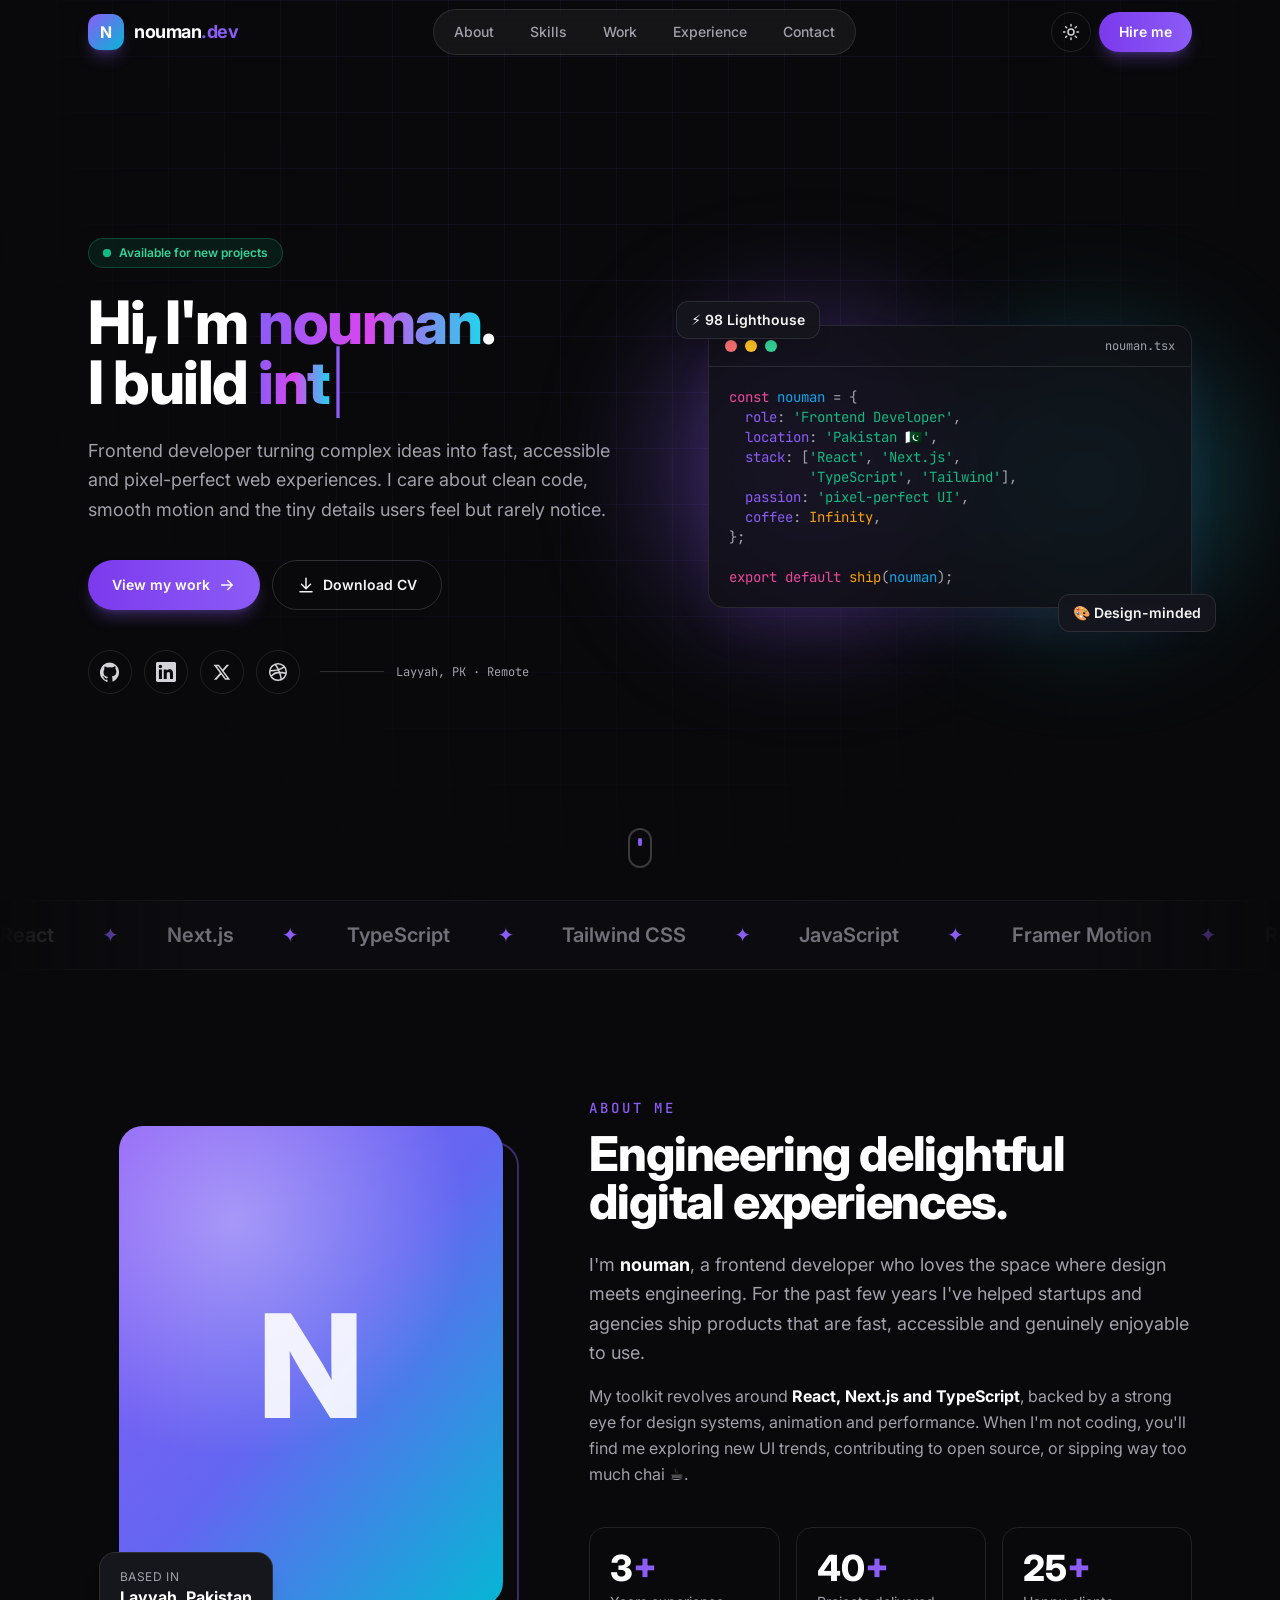
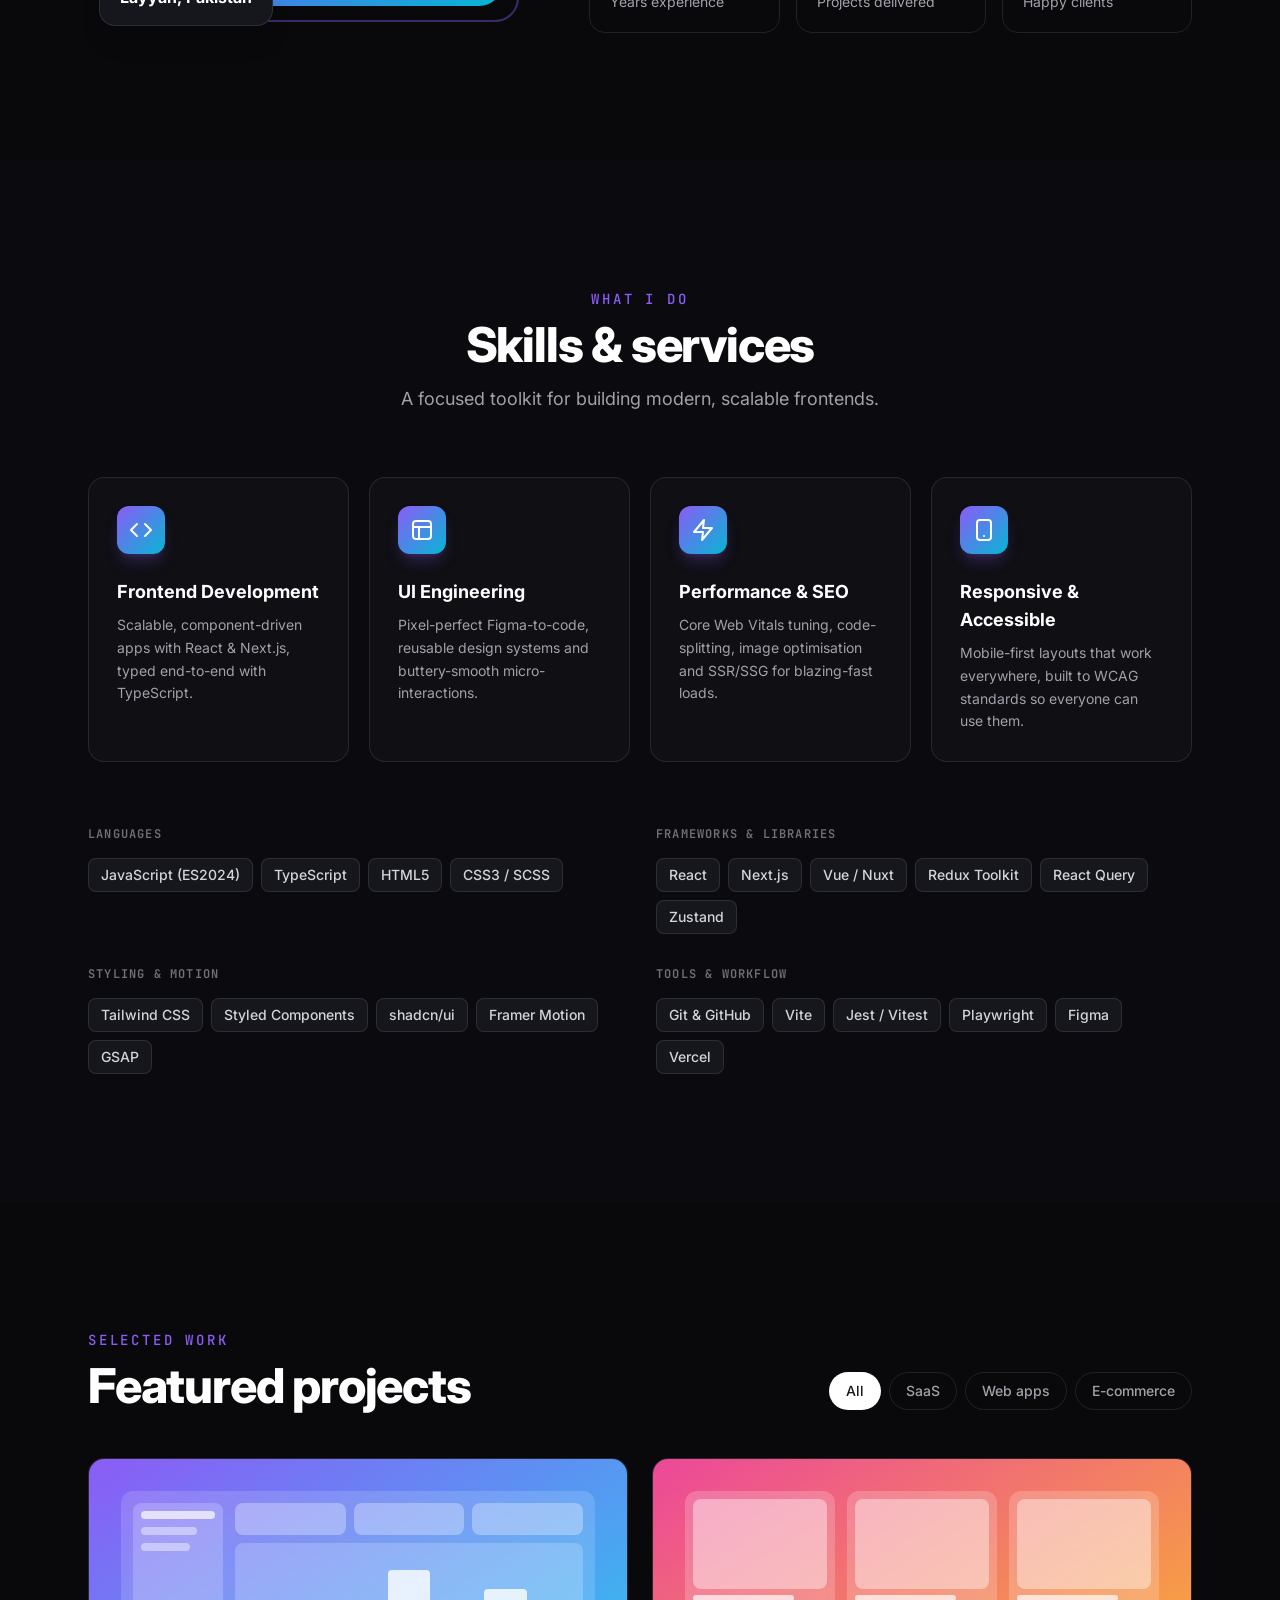
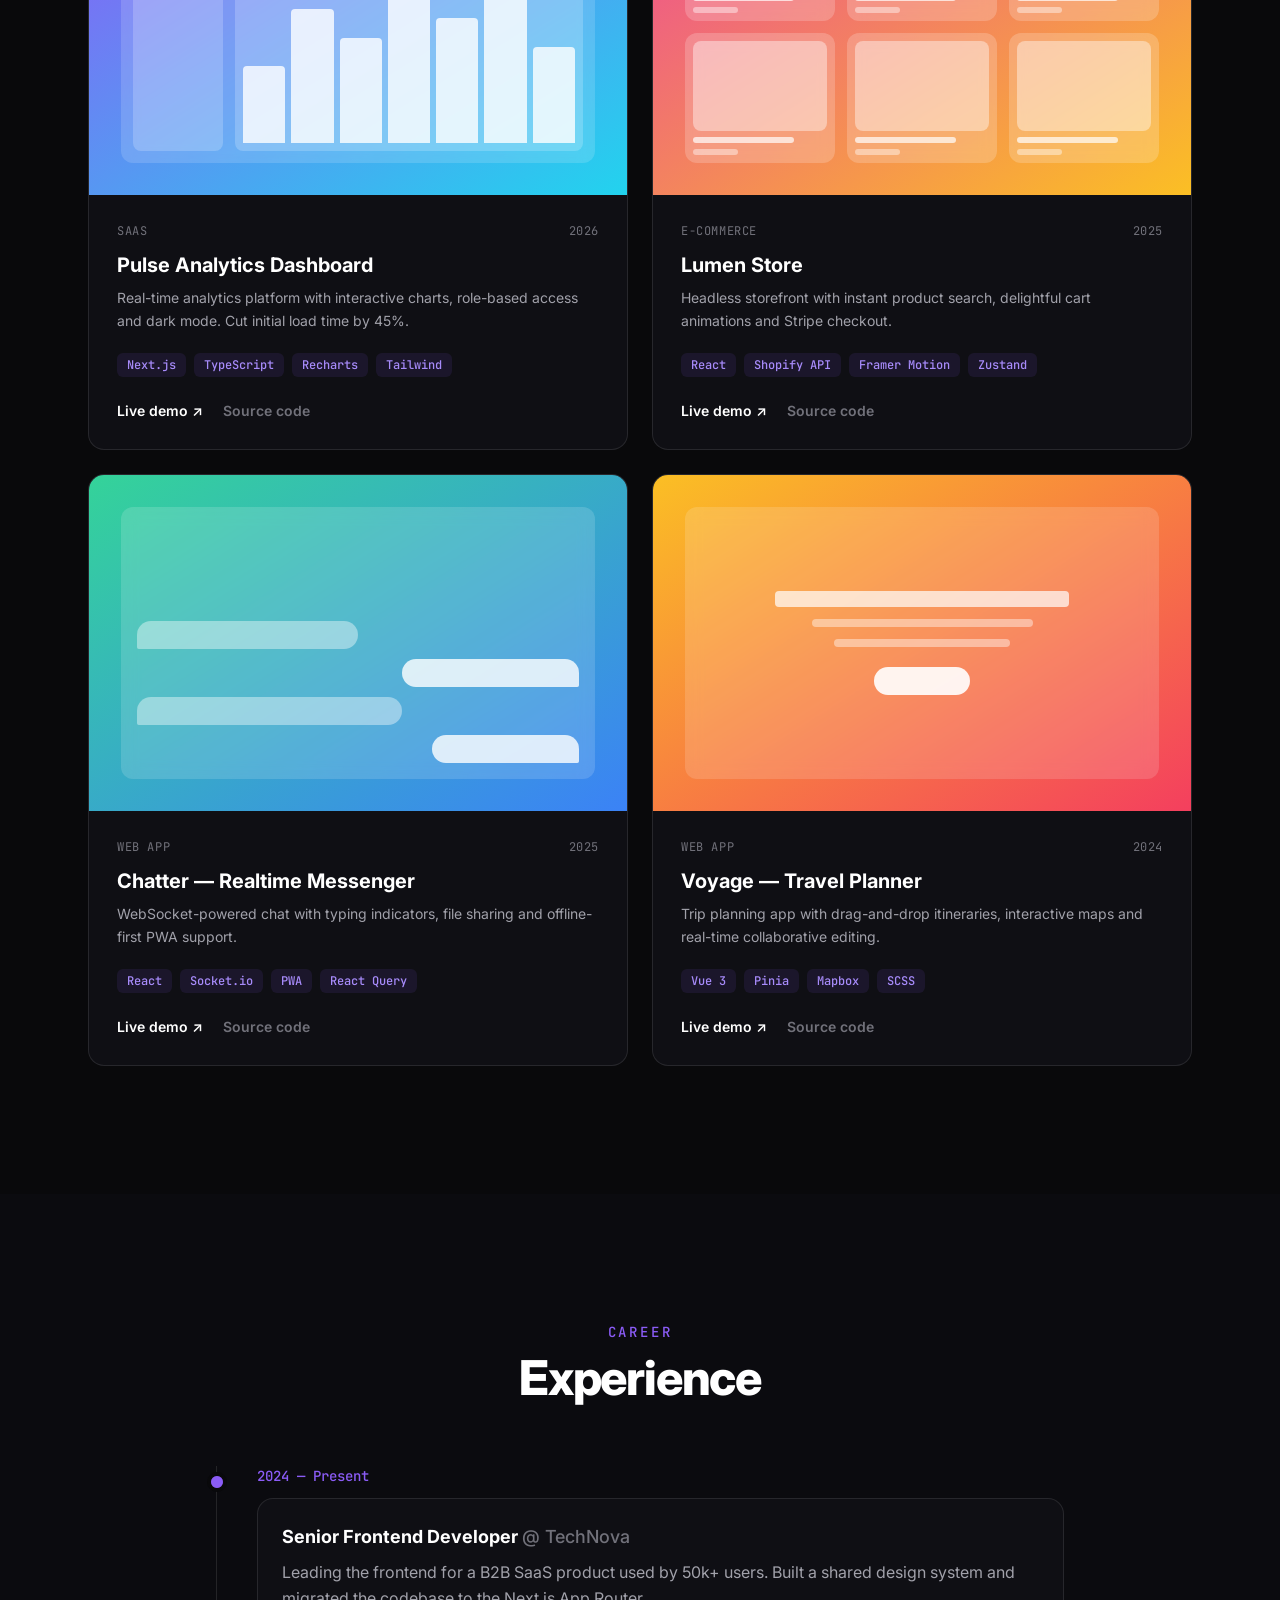
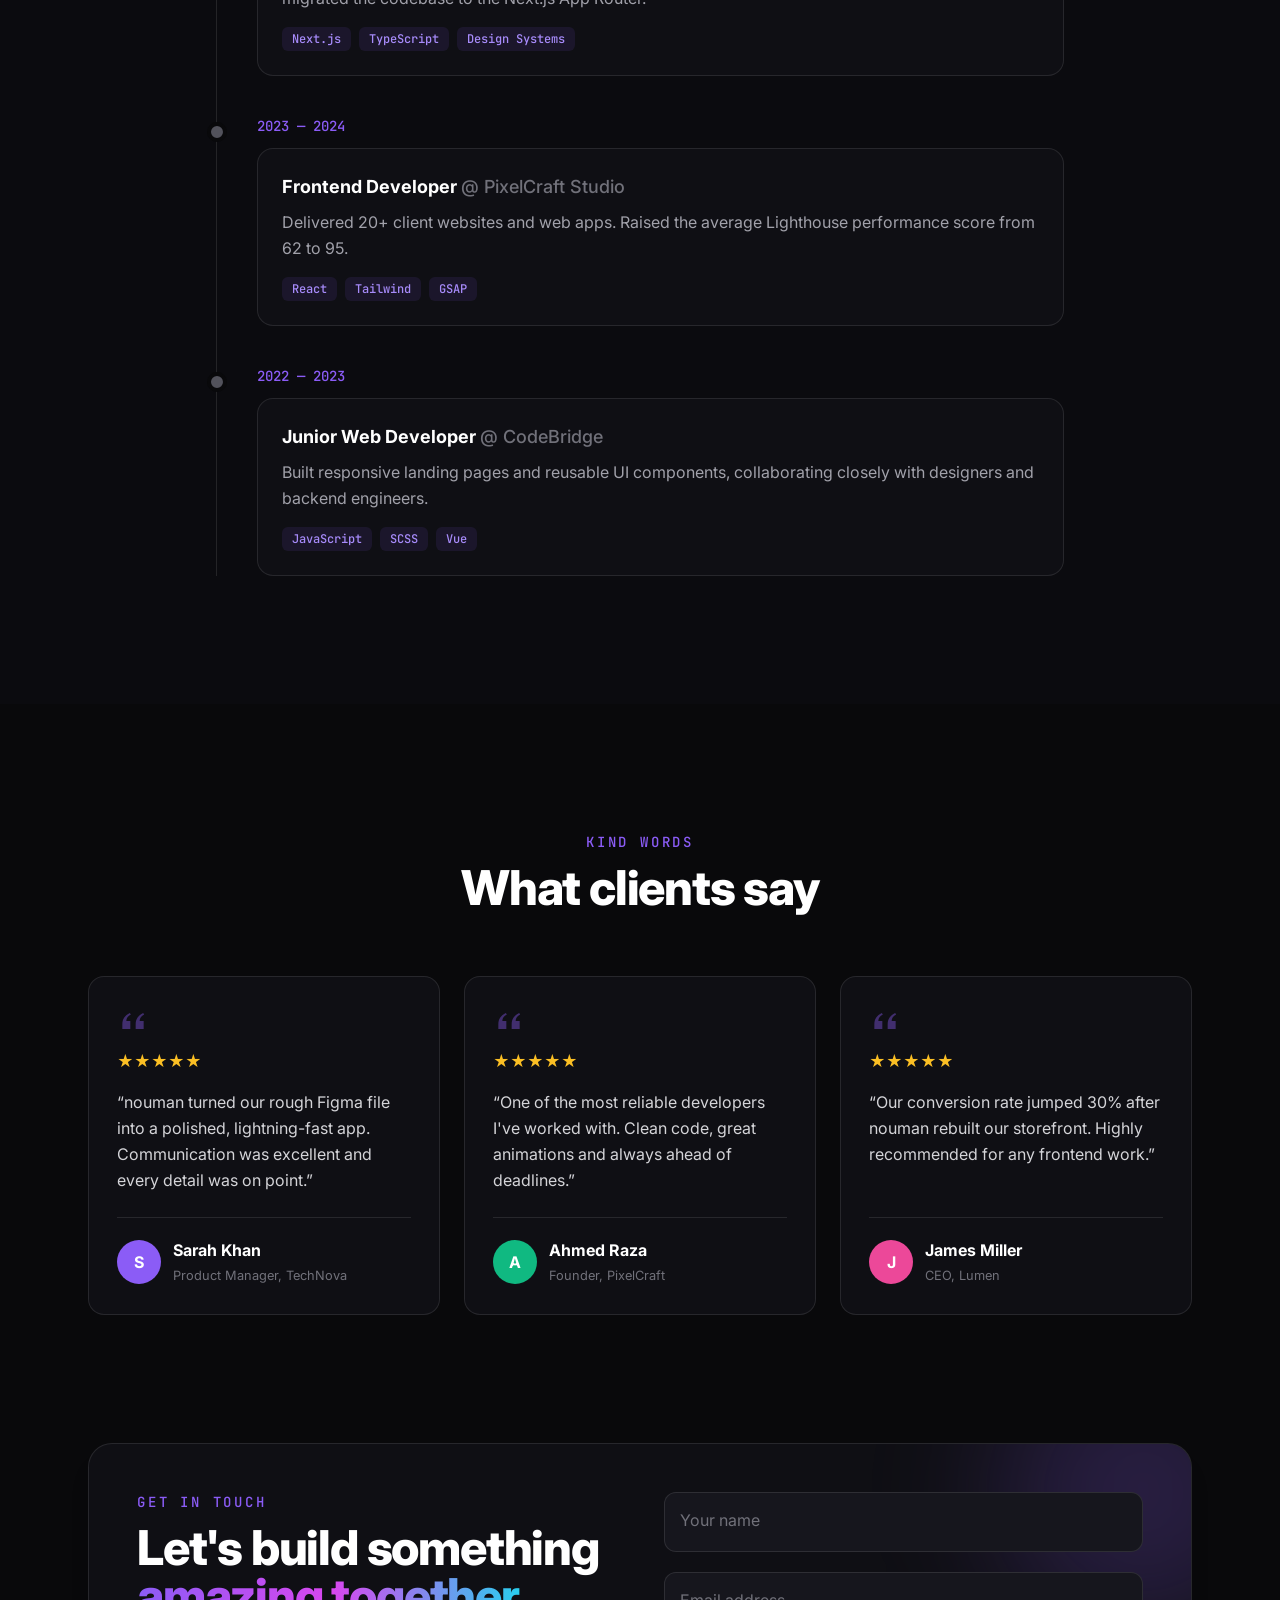
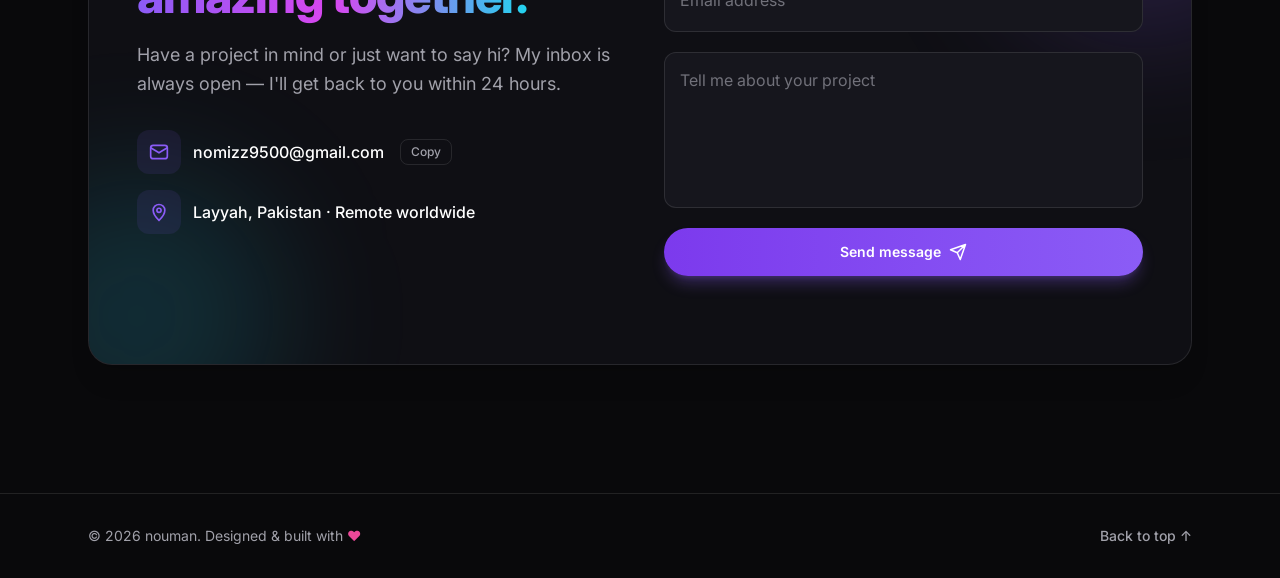
==== commit 28aa92b2: "email linked" ====
--- a/index.html
+++ b/index.html
@@ -279,8 +279,8 @@
               <ul class="mt-8 space-y-4">
                 <li class="flex items-center gap-3">
                   <span class="grid h-11 w-11 shrink-0 place-items-center rounded-xl bg-brand-500/10 text-brand-500"><svg class="h-5 w-5" viewBox="0 0 24 24" fill="none" stroke="currentColor" stroke-width="2"><rect x="2" y="4" width="20" height="16" rx="3"/><path d="M2 7l10 6 10-6"/></svg></span>
-                  <a href="mailto:hello@nouman.dev" class="font-medium text-zinc-900 hover:text-brand-500 dark:text-white">hello@nouman.dev</a>
-                  <button data-copy="hello@nouman.dev" class="ml-1 rounded-lg border border-zinc-200 px-2.5 py-1 text-xs font-medium transition hover:border-brand-500 hover:text-brand-500 dark:border-white/10">Copy</button>
+                  <a href="mailto:nomizz9500@gmail.com" class="font-medium text-zinc-900 hover:text-brand-500 dark:text-white">nomizz9500@gmail.com</a>
+                  <button data-copy="nomizz9500@gmail.com" class="ml-1 rounded-lg border border-zinc-200 px-2.5 py-1 text-xs font-medium transition hover:border-brand-500 hover:text-brand-500 dark:border-white/10">Copy</button>
                 </li>
                 <li class="flex items-center gap-3">
                   <span class="grid h-11 w-11 shrink-0 place-items-center rounded-xl bg-brand-500/10 text-brand-500"><svg class="h-5 w-5" viewBox="0 0 24 24" fill="none" stroke="currentColor" stroke-width="2"><path d="M12 22s7-6.3 7-12a7 7 0 1 0-14 0c0 5.7 7 12 7 12z"/><circle cx="12" cy="10" r="2.5"/></svg></span>
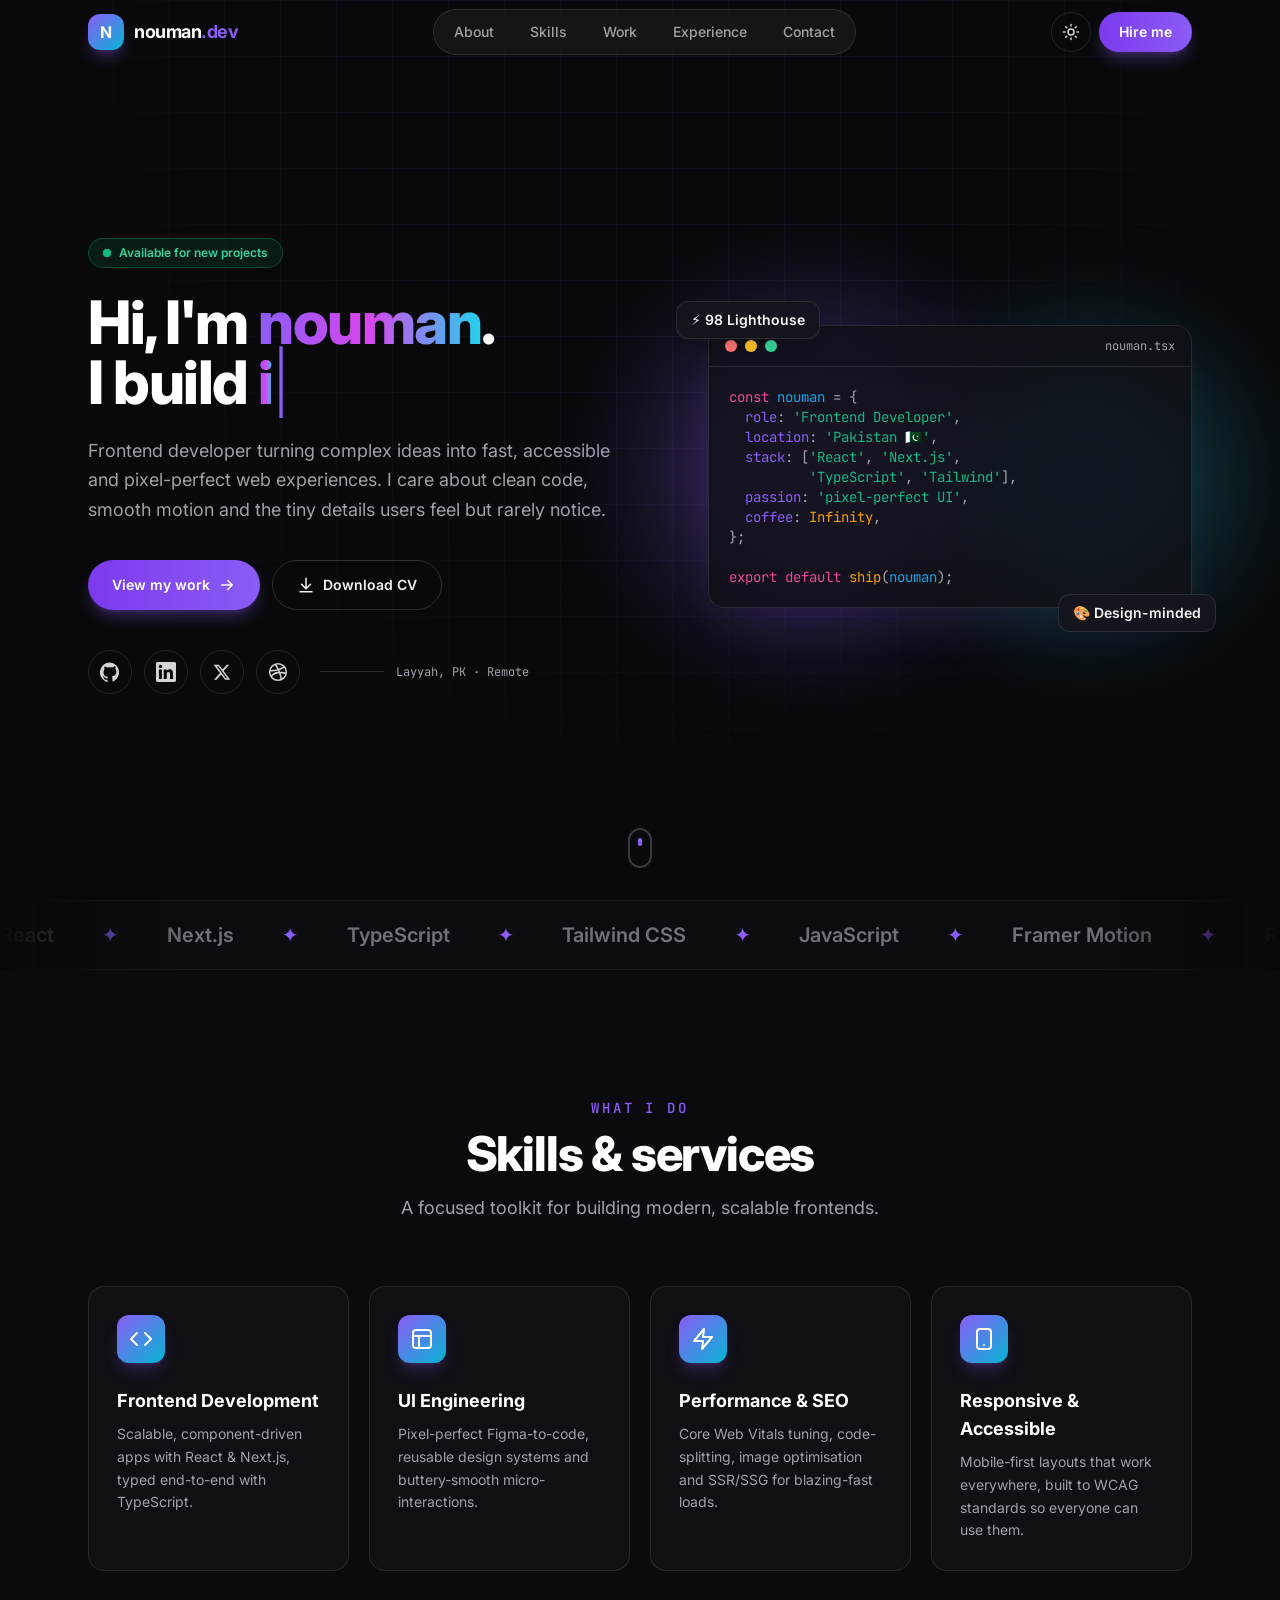
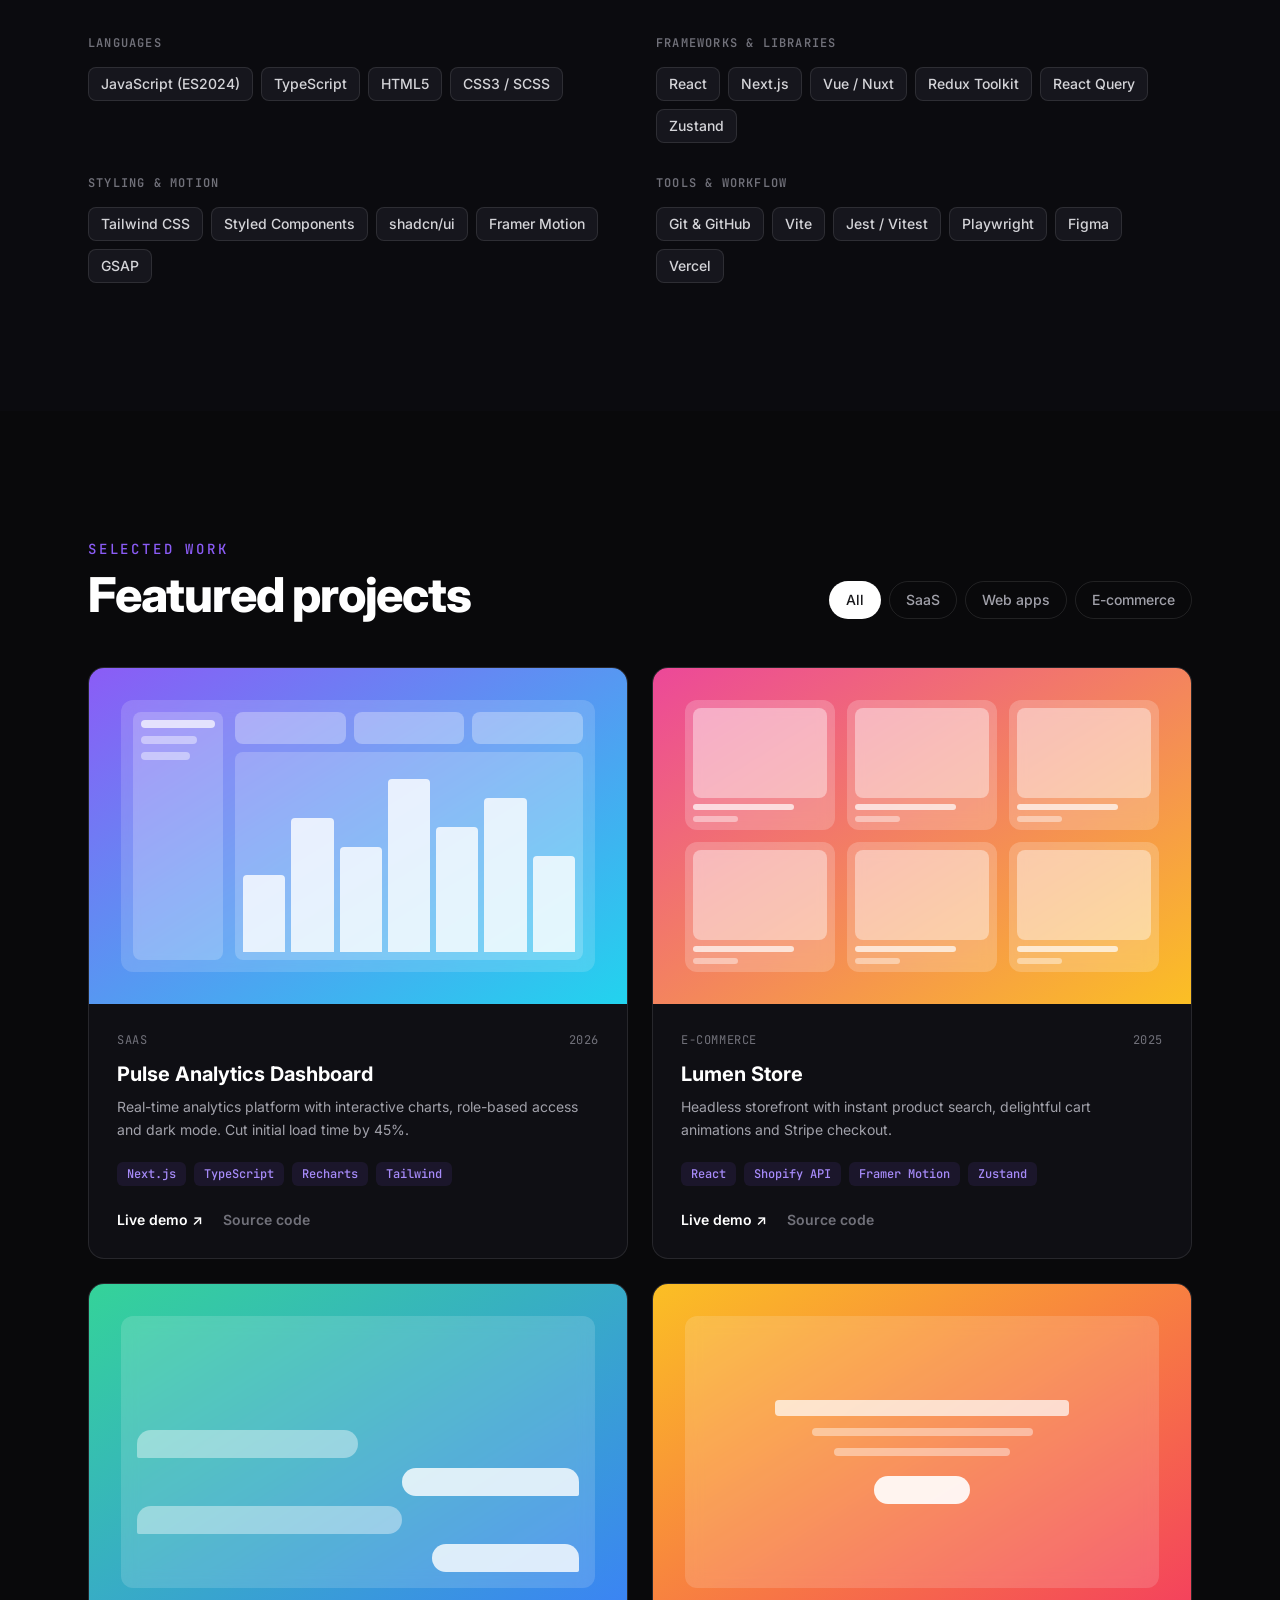
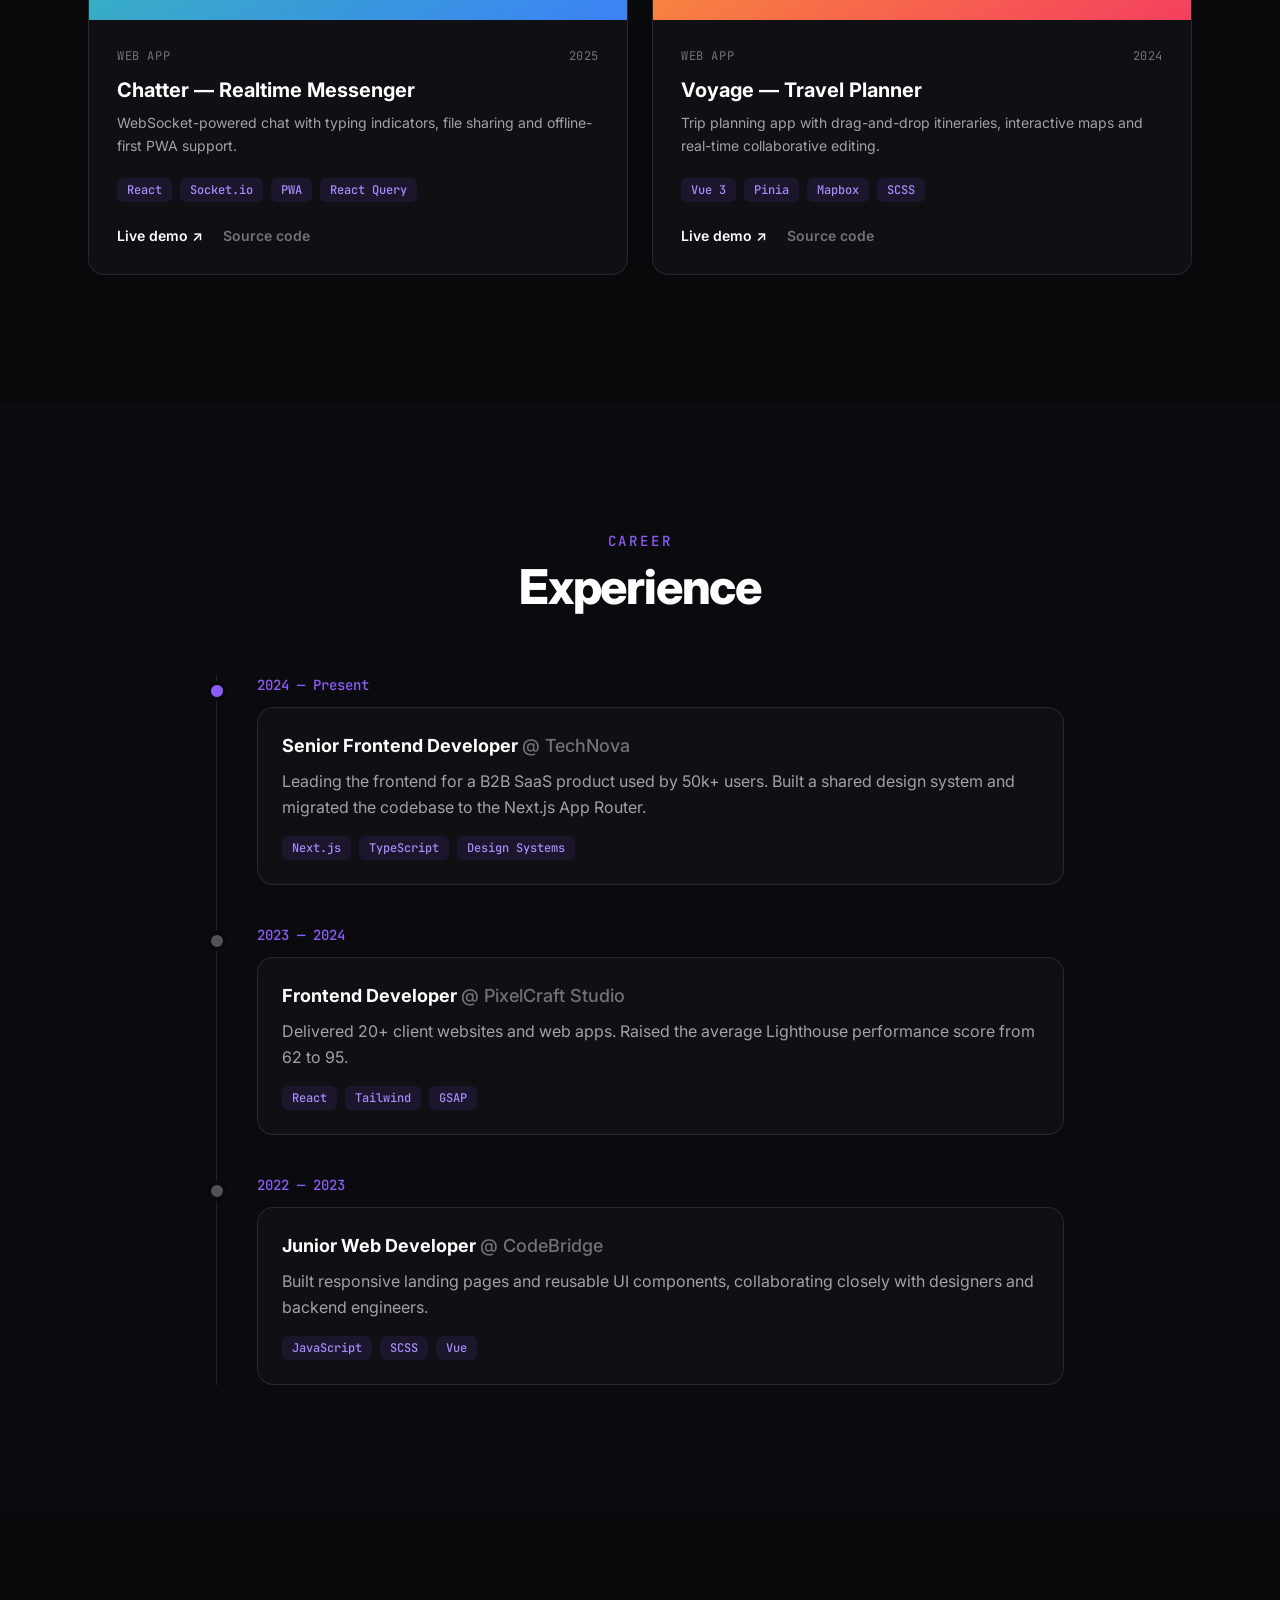
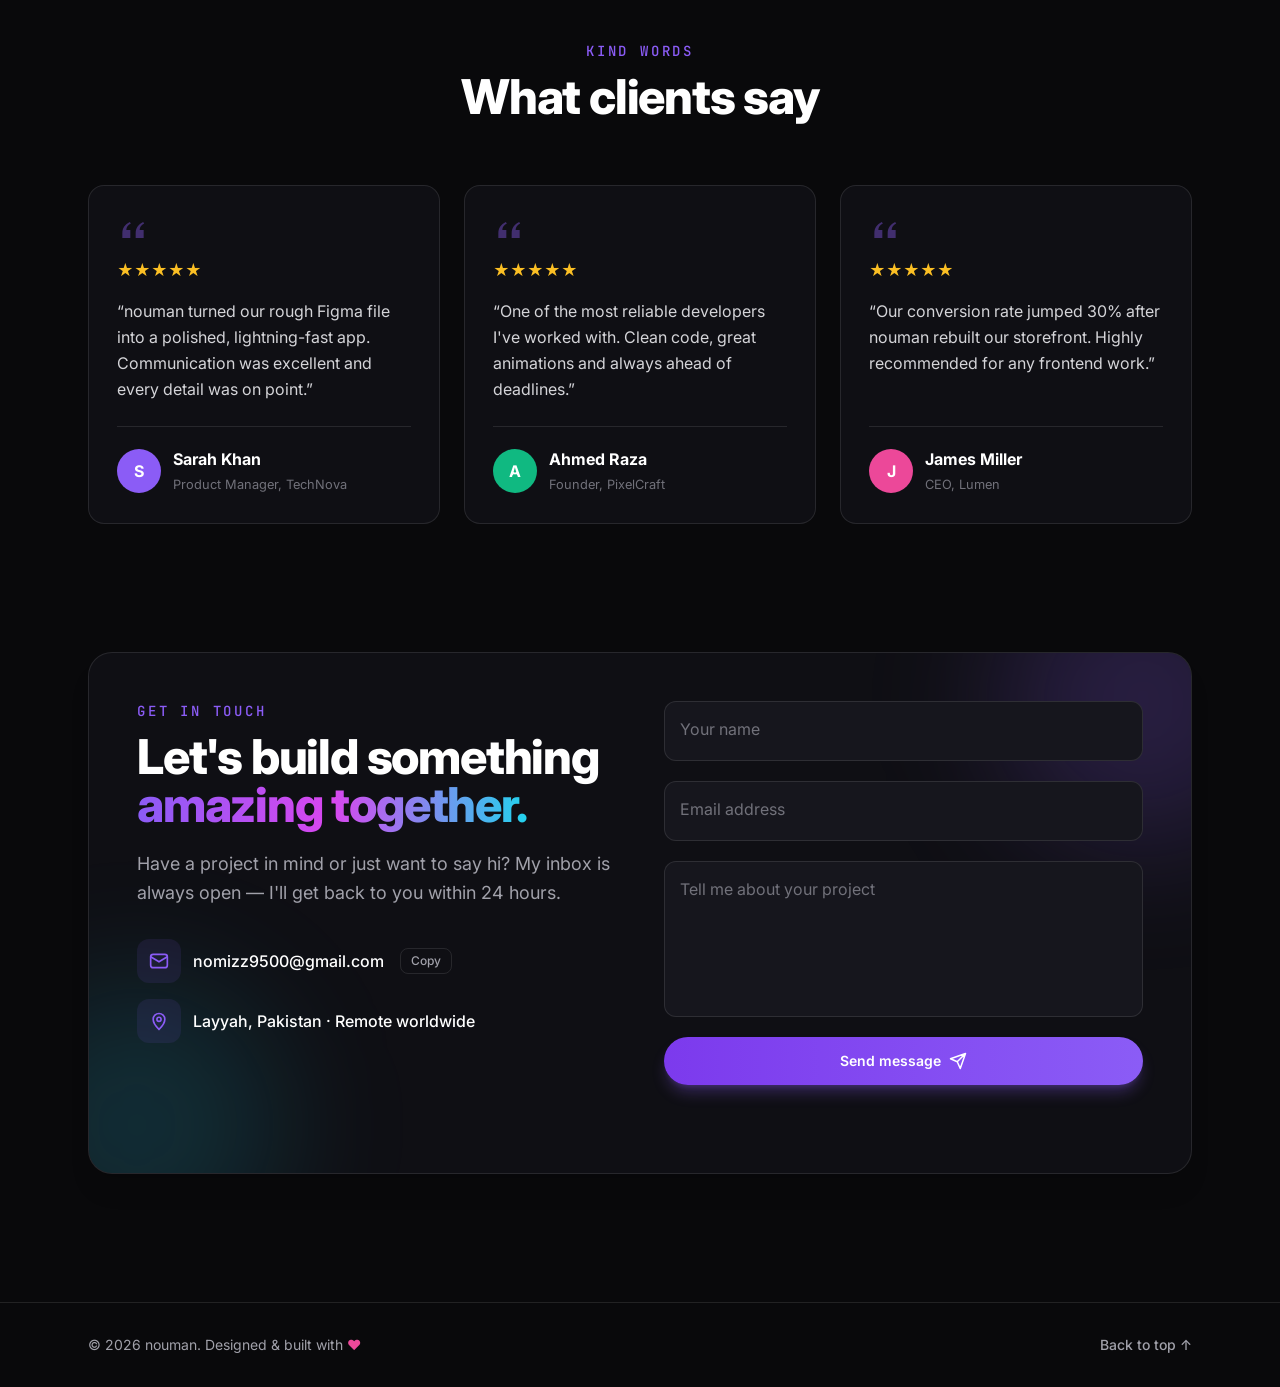
==== commit 09220f3a: "About seperate" ====
--- a/index.html
+++ b/index.html
@@ -45,7 +45,7 @@
 
       <nav class="hidden md:block" aria-label="Primary">
         <ul class="flex items-center gap-1 rounded-full border border-zinc-200 bg-white/70 p-1 text-sm font-medium backdrop-blur dark:border-white/10 dark:bg-white/5">
-          <li><a href="#about" class="nav-link">About</a></li>
+          <li><a href="about.html" class="nav-link">About</a></li>
           <li><a href="#skills" class="nav-link">Skills</a></li>
           <li><a href="#projects" class="nav-link">Work</a></li>
           <li><a href="#experience" class="nav-link">Experience</a></li>
@@ -67,7 +67,7 @@
 
     <!-- Mobile menu -->
     <div id="mobileMenu" class="pointer-events-none mx-4 -translate-y-2 rounded-2xl border border-zinc-200 bg-white/95 p-2 opacity-0 shadow-xl backdrop-blur transition-all duration-300 md:hidden dark:border-white/10 dark:bg-ink-900/95">
-      <a href="#about" class="mobile-link">About</a>
+      <a href="about.html" class="mobile-link">About</a>
       <a href="#skills" class="mobile-link">Skills</a>
       <a href="#projects" class="mobile-link">Work</a>
       <a href="#experience" class="mobile-link">Experience</a>
@@ -145,7 +145,7 @@
         </div>
       </div>
 
-      <a href="#about" class="absolute bottom-8 left-1/2 hidden -translate-x-1/2 md:block" aria-label="Scroll down">
+      <a href="about.html" class="absolute bottom-8 left-1/2 hidden -translate-x-1/2 md:block" aria-label="Scroll down">
         <span class="flex h-10 w-6 justify-center rounded-full border-2 border-zinc-300 pt-2 dark:border-white/20">
           <span class="h-2 w-1 animate-bounce rounded-full bg-brand-500"></span>
         </span>
@@ -157,54 +157,7 @@
       <div id="marquee" class="flex w-max animate-marquee gap-12 whitespace-nowrap text-xl font-semibold text-zinc-400 dark:text-zinc-500"></div>
     </div>
 
-    <!-- ================= ABOUT ================= -->
-    <section id="about" class="py-24 sm:py-32">
-      <div class="mx-auto grid max-w-6xl items-center gap-14 px-5 sm:px-6 lg:grid-cols-[0.85fr_1.15fr]">
-        <div class="reveal relative mx-auto aspect-[4/5] w-full max-w-sm">
-          <div class="absolute inset-0 translate-x-4 translate-y-4 rounded-3xl border-2 border-brand-500/40"></div>
-          <div class="relative grid h-full w-full place-items-center overflow-hidden rounded-3xl bg-gradient-to-br from-brand-500 via-indigo-500 to-cyan-500">
-            <!-- Replace with: <img src="assets/nouman.jpg" alt="Portrait of nouman" class="h-full w-full object-cover" /> -->
-            <span class="text-[9rem] font-extrabold leading-none text-white/90">N</span>
-            <div class="absolute inset-0 bg-[radial-gradient(circle_at_30%_20%,rgba(255,255,255,.35),transparent_50%)]"></div>
-          </div>
-          <div class="absolute -bottom-5 -left-5 rounded-2xl border border-zinc-200 bg-white px-5 py-4 shadow-xl dark:border-white/10 dark:bg-ink-800">
-            <p class="text-xs uppercase tracking-wider">Based in</p>
-            <p class="font-bold text-zinc-900 dark:text-white">Layyah, Pakistan</p>
-          </div>
-        </div>
-
-        <div>
-          <p class="eyebrow reveal">About me</p>
-          <h2 class="section-title reveal">Engineering delightful<br class="hidden sm:block" /> digital experiences.</h2>
-          <p class="reveal mt-6 text-lg leading-relaxed">
-            I'm <strong class="text-zinc-900 dark:text-white">nouman</strong>, a frontend developer who loves the space where design meets engineering.
-            For the past few years I've helped startups and agencies ship products that are fast, accessible and genuinely enjoyable to use.
-          </p>
-          <p class="reveal mt-4 leading-relaxed">
-            My toolkit revolves around <strong class="text-zinc-900 dark:text-white">React, Next.js and TypeScript</strong>, backed by a strong eye for design systems,
-            animation and performance. When I'm not coding, you'll find me exploring new UI trends, contributing to open source, or sipping way too much chai ☕.
-          </p>
-
-          <dl class="mt-10 grid grid-cols-3 gap-4">
-            <div class="reveal rounded-2xl border border-zinc-200 p-5 dark:border-white/10">
-              <dt class="sr-only">Years of experience</dt>
-              <dd class="text-3xl font-extrabold text-zinc-900 sm:text-4xl dark:text-white"><span data-count="3">0</span><span class="text-brand-500">+</span></dd>
-              <dd class="mt-1 text-sm">Years experience</dd>
-            </div>
-            <div class="reveal rounded-2xl border border-zinc-200 p-5 dark:border-white/10">
-              <dt class="sr-only">Projects delivered</dt>
-              <dd class="text-3xl font-extrabold text-zinc-900 sm:text-4xl dark:text-white"><span data-count="40">0</span><span class="text-brand-500">+</span></dd>
-              <dd class="mt-1 text-sm">Projects delivered</dd>
-            </div>
-            <div class="reveal rounded-2xl border border-zinc-200 p-5 dark:border-white/10">
-              <dt class="sr-only">Happy clients</dt>
-              <dd class="text-3xl font-extrabold text-zinc-900 sm:text-4xl dark:text-white"><span data-count="25">0</span><span class="text-brand-500">+</span></dd>
-              <dd class="mt-1 text-sm">Happy clients</dd>
-            </div>
-          </dl>
-        </div>
-      </div>
-    </section>
+    
 
     <!-- ================= SKILLS ================= -->
     <section id="skills" class="bg-zinc-50 py-24 sm:py-32 dark:bg-ink-900/50">
@@ -217,7 +170,7 @@
 
         <div id="services" class="mt-16 grid gap-5 sm:grid-cols-2 lg:grid-cols-4"></div>
 
-        <div id="techGroups" class="mt-16 grid gap-8 sm:grid-cols-2"></div>
+        <div id="techGroups" class="mt-16 grid gap-8 sm:grid-cols-2 items-start"></div>
       </div>
     </section>
 
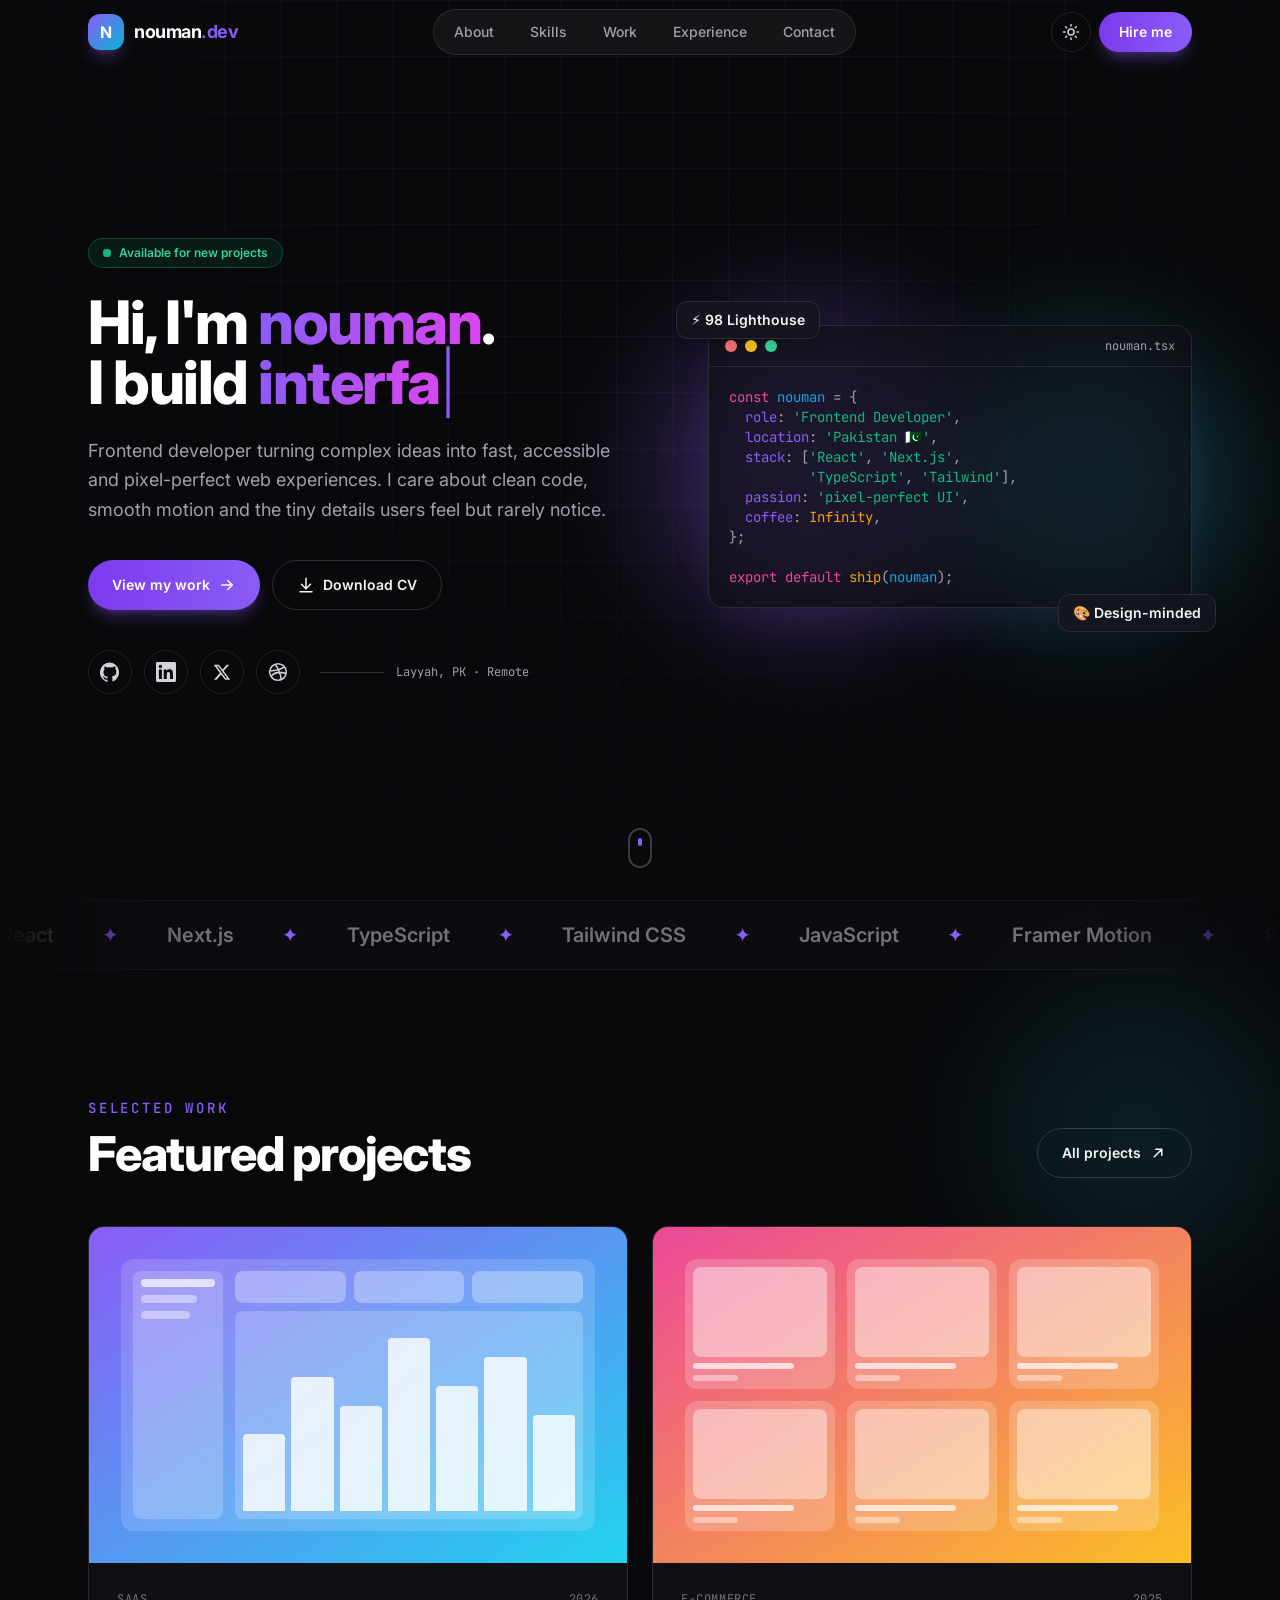
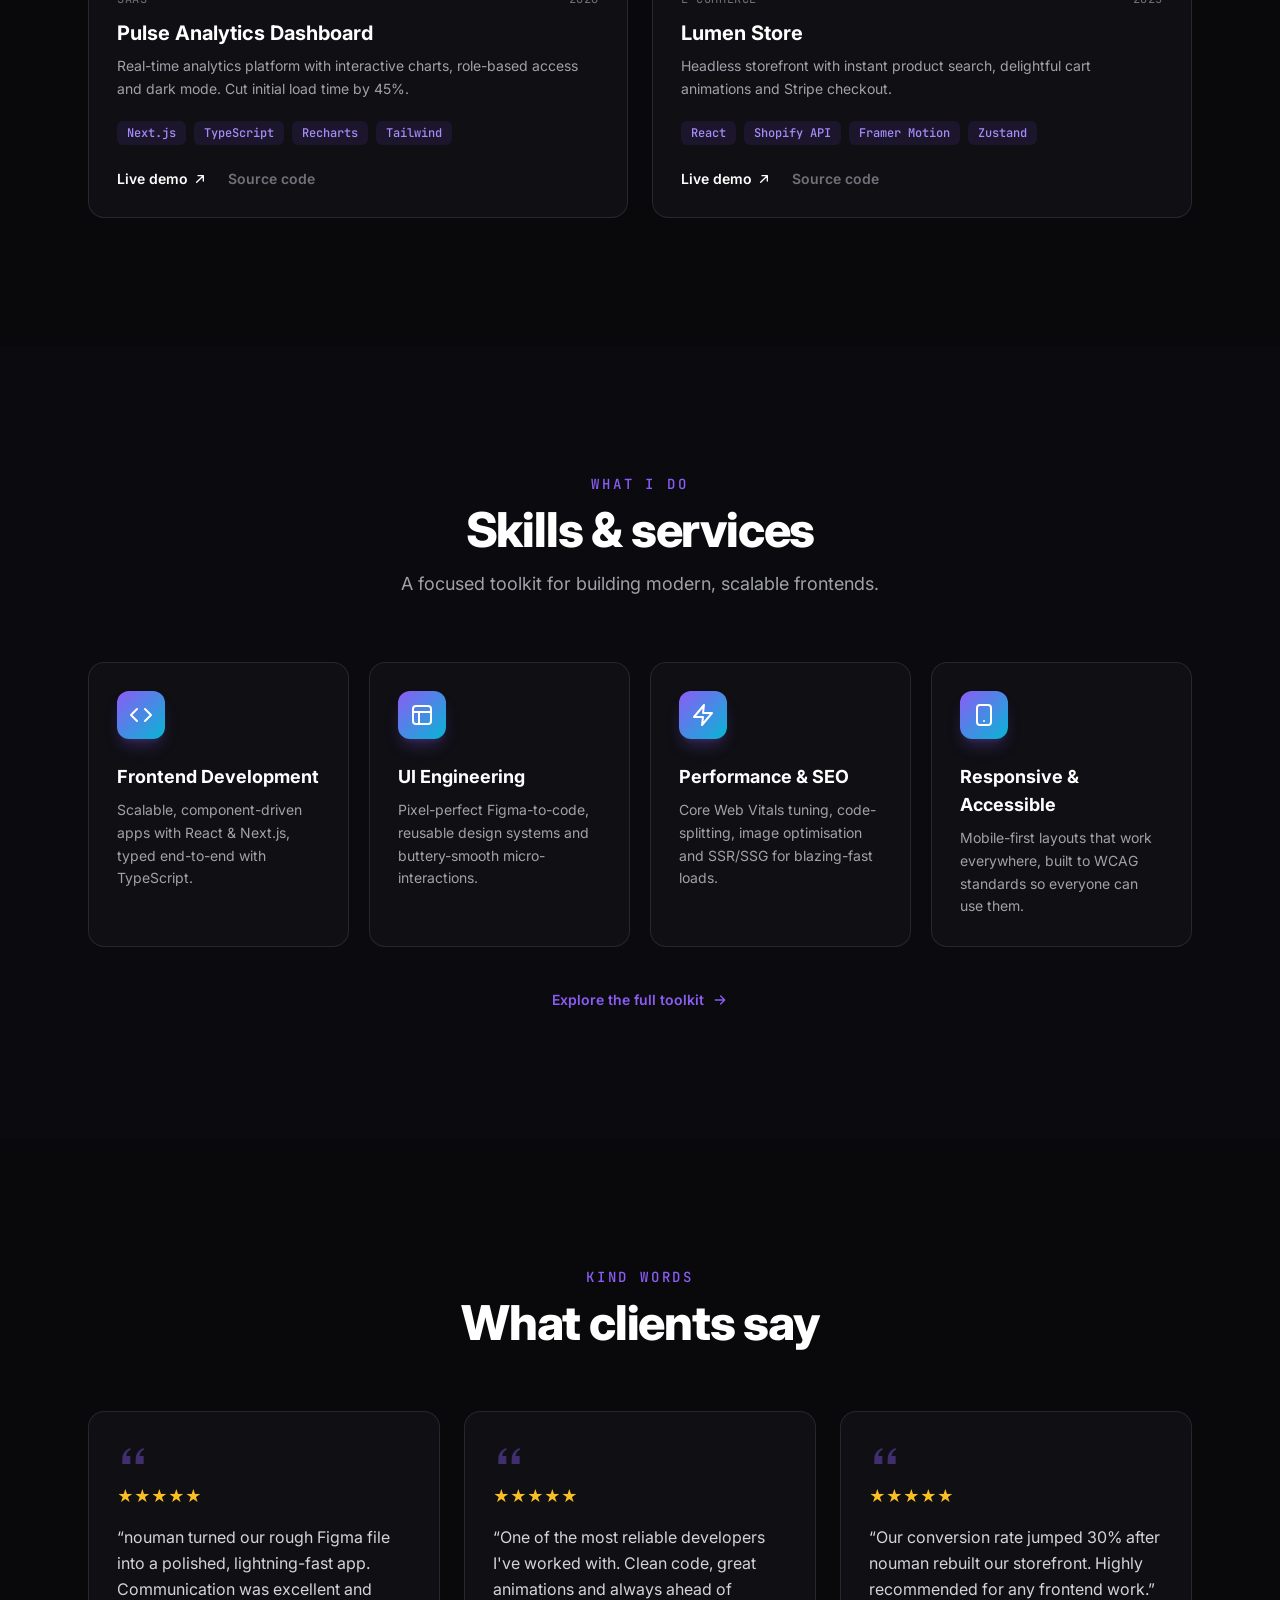
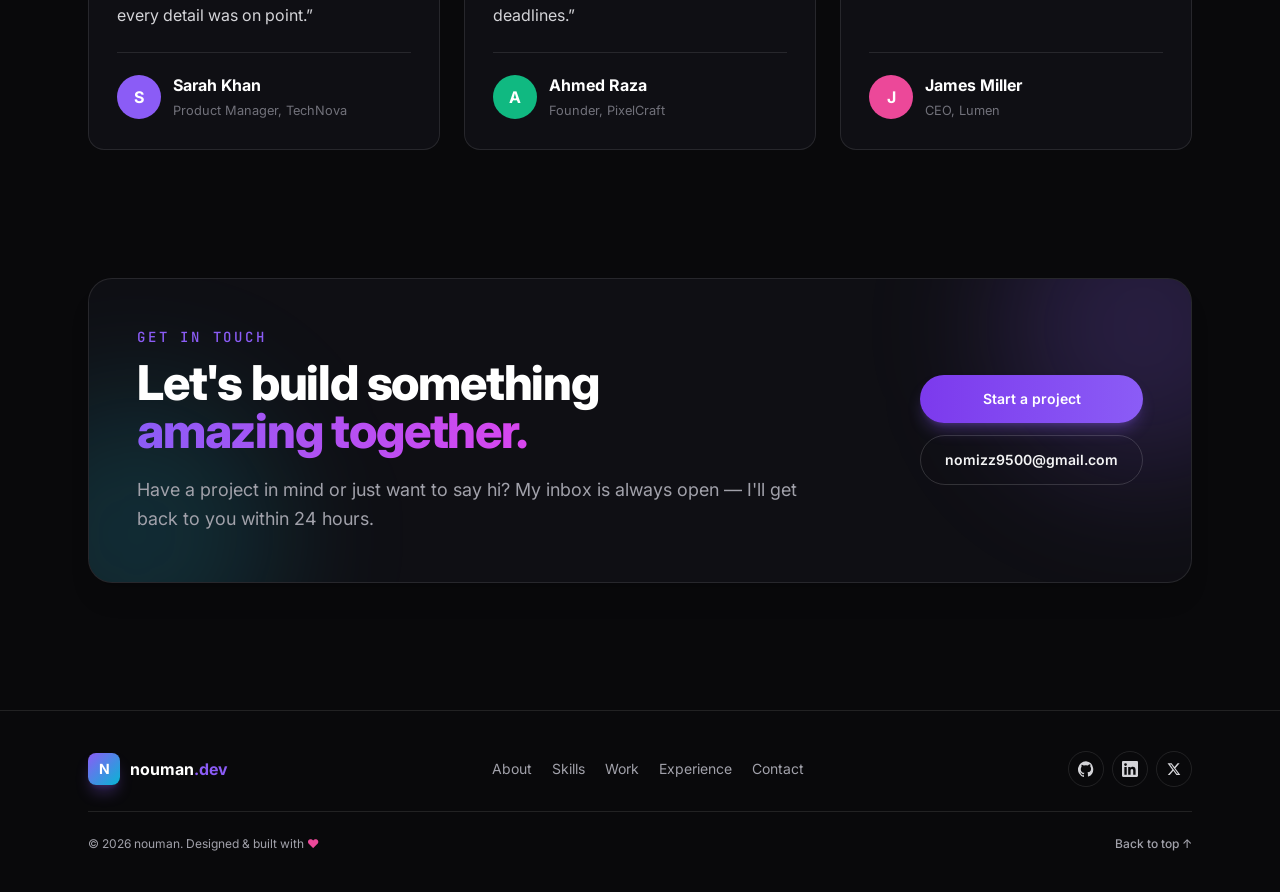
==== commit 0bbcd974: "updating code" ====
--- a/index.html
+++ b/index.html
@@ -7,6 +7,7 @@
   <meta name="description" content="nouman is a frontend developer crafting fast, accessible and beautiful web experiences with React, Next.js and TypeScript." />
   <meta property="og:title" content="nouman — Frontend Developer" />
   <meta property="og:description" content="Crafting fast, accessible and beautiful web experiences." />
+  <meta property="og:type" content="website" />
   <meta name="theme-color" content="#09090b" />
   <link rel="icon" href="data:image/svg+xml,<svg xmlns='http://www.w3.org/2000/svg' viewBox='0 0 64 64'><defs><linearGradient id='g' x1='0' y1='0' x2='1' y2='1'><stop offset='0' stop-color='%238b5cf6'/><stop offset='1' stop-color='%2306b6d4'/></linearGradient></defs><rect width='64' height='64' rx='16' fill='url(%23g)'/><text x='50%' y='55%' dominant-baseline='middle' text-anchor='middle' font-family='Arial' font-weight='800' font-size='34' fill='white'>N</text></svg>" />
 
@@ -24,13 +25,15 @@
   </script>
   <!-- Compiled Tailwind CSS (rebuild: npx tailwindcss@3.4.17 -i input.css -o style.css --minify) -->
   <link rel="stylesheet" href="style.css" />
+  <noscript><style>.reveal{opacity:1 !important;transform:none !important;filter:none !important}</style></noscript>
 </head>
 
-<body class="bg-white text-zinc-600 dark:bg-ink-950 dark:text-zinc-400 font-sans antialiased selection:bg-brand-500/30 selection:text-white overflow-x-hidden">
+<body id="top" class="bg-white text-zinc-600 dark:bg-ink-950 dark:text-zinc-400 font-sans antialiased selection:bg-brand-500/30 selection:text-white overflow-x-hidden">
+  <a href="#main" class="skip-link">Skip to content</a>
 
   <!-- Background decor -->
   <div class="pointer-events-none fixed inset-0 -z-10 bg-grid [mask-image:radial-gradient(ellipse_at_top,black_30%,transparent_75%)]"></div>
-  <div id="cursorGlow" class="pointer-events-none fixed -z-10 h-[500px] w-[500px] -translate-x-1/2 -translate-y-1/2 rounded-full bg-brand-500/10 blur-3xl opacity-0 transition-opacity duration-500 hidden md:block"></div>
+  <div id="cursorGlow" class="pointer-events-none fixed -z-10 hidden h-[500px] w-[500px] -translate-x-1/2 -translate-y-1/2 rounded-full bg-brand-500/10 opacity-0 blur-3xl transition-opacity duration-500 md:block"></div>
 
   <!-- Scroll progress -->
   <div id="progress" class="fixed left-0 top-0 z-[60] h-0.5 w-0 bg-gradient-to-r from-brand-500 to-cyan-400"></div>
@@ -38,7 +41,7 @@
   <!-- ================= NAVBAR ================= -->
   <header id="nav" class="fixed inset-x-0 top-0 z-50 transition-all duration-300">
     <div class="mx-auto flex h-16 max-w-6xl items-center justify-between px-5 sm:px-6">
-      <a href="#home" class="group flex items-center gap-2.5 font-bold text-zinc-900 dark:text-white">
+      <a href="index.html" class="group flex items-center gap-2.5 font-bold text-zinc-900 dark:text-white" aria-label="nouman — home">
         <span class="grid h-9 w-9 place-items-center rounded-xl bg-gradient-to-br from-brand-500 to-cyan-500 text-white shadow-lg shadow-brand-500/30 transition-transform group-hover:rotate-6">N</span>
         <span class="text-lg tracking-tight">nouman<span class="text-brand-500">.dev</span></span>
       </a>
@@ -46,19 +49,19 @@
       <nav class="hidden md:block" aria-label="Primary">
         <ul class="flex items-center gap-1 rounded-full border border-zinc-200 bg-white/70 p-1 text-sm font-medium backdrop-blur dark:border-white/10 dark:bg-white/5">
           <li><a href="about.html" class="nav-link">About</a></li>
-          <li><a href="#skills" class="nav-link">Skills</a></li>
-          <li><a href="#projects" class="nav-link">Work</a></li>
-          <li><a href="#experience" class="nav-link">Experience</a></li>
-          <li><a href="#contact" class="nav-link">Contact</a></li>
+          <li><a href="skills.html" class="nav-link">Skills</a></li>
+          <li><a href="work.html" class="nav-link">Work</a></li>
+          <li><a href="experience.html" class="nav-link">Experience</a></li>
+          <li><a href="contact.html" class="nav-link">Contact</a></li>
         </ul>
       </nav>
 
       <div class="flex items-center gap-2">
-        <button id="themeToggle" class="grid h-10 w-10 place-items-center rounded-full border border-zinc-200 text-zinc-700 transition hover:border-brand-500 hover:text-brand-500 dark:border-white/10 dark:text-zinc-300" aria-label="Toggle theme">
+        <button id="themeToggle" class="grid h-10 w-10 place-items-center rounded-full border border-zinc-200 text-zinc-700 transition hover:border-brand-500 hover:text-brand-500 dark:border-white/10 dark:text-zinc-300" aria-label="Toggle theme" aria-pressed="true">
           <svg class="hidden h-[18px] w-[18px] dark:block" viewBox="0 0 24 24" fill="none" stroke="currentColor" stroke-width="2" stroke-linecap="round"><circle cx="12" cy="12" r="4"/><path d="M12 2v2M12 20v2M4.9 4.9l1.4 1.4M17.7 17.7l1.4 1.4M2 12h2M20 12h2M4.9 19.1l1.4-1.4M17.7 6.3l1.4-1.4"/></svg>
           <svg class="h-[18px] w-[18px] dark:hidden" viewBox="0 0 24 24" fill="none" stroke="currentColor" stroke-width="2" stroke-linecap="round"><path d="M21 12.8A9 9 0 1 1 11.2 3a7 7 0 0 0 9.8 9.8z"/></svg>
         </button>
-        <a href="#contact" class="btn-primary hidden !px-5 !py-2.5 sm:inline-flex">Hire me</a>
+        <a href="contact.html" class="btn-primary hidden !px-5 !py-2.5 sm:inline-flex">Hire me</a>
         <button id="menuBtn" class="grid h-10 w-10 place-items-center rounded-full border border-zinc-200 text-zinc-700 md:hidden dark:border-white/10 dark:text-zinc-300" aria-label="Open menu" aria-expanded="false" aria-controls="mobileMenu">
           <svg class="h-5 w-5" viewBox="0 0 24 24" fill="none" stroke="currentColor" stroke-width="2" stroke-linecap="round"><path id="menuIcon" d="M4 7h16M4 17h16"/></svg>
         </button>
@@ -68,16 +71,16 @@
     <!-- Mobile menu -->
     <div id="mobileMenu" class="pointer-events-none mx-4 -translate-y-2 rounded-2xl border border-zinc-200 bg-white/95 p-2 opacity-0 shadow-xl backdrop-blur transition-all duration-300 md:hidden dark:border-white/10 dark:bg-ink-900/95">
       <a href="about.html" class="mobile-link">About</a>
-      <a href="#skills" class="mobile-link">Skills</a>
-      <a href="#projects" class="mobile-link">Work</a>
-      <a href="#experience" class="mobile-link">Experience</a>
-      <a href="#contact" class="mobile-link">Contact</a>
+      <a href="skills.html" class="mobile-link">Skills</a>
+      <a href="work.html" class="mobile-link">Work</a>
+      <a href="experience.html" class="mobile-link">Experience</a>
+      <a href="contact.html" class="mobile-link">Contact</a>
     </div>
   </header>
 
-  <main>
+  <main id="main">
     <!-- ================= HERO ================= -->
-    <section id="home" class="relative flex min-h-screen items-center pb-20 pt-28">
+    <section id="home" class="relative flex min-h-screen items-center overflow-hidden pb-20 pt-28">
       <div class="mx-auto grid w-full max-w-6xl items-center gap-16 px-5 sm:px-6 lg:grid-cols-[1.15fr_1fr]">
         <div>
           <span class="reveal inline-flex items-center gap-2 rounded-full border border-emerald-500/30 bg-emerald-500/10 px-3.5 py-1.5 text-xs font-semibold text-emerald-600 dark:text-emerald-400">
@@ -86,8 +89,8 @@
           </span>
 
           <h1 class="reveal mt-6 text-4xl font-extrabold leading-[1.1] tracking-tight text-zinc-900 sm:text-5xl lg:text-6xl dark:text-white">
-            Hi, I'm <span class="text-gradient">nouman</span>.<br />
-            I build <span id="typed" class="text-gradient">interfaces</span><span class="animate-blink font-light text-brand-500">|</span>
+            Hi, I'm <span class="text-gradient-animated">nouman</span>.<br />
+            I build <span id="typed" class="text-gradient-animated">interfaces</span><span class="animate-blink font-light text-brand-500">|</span>
           </h1>
 
           <p class="reveal mt-6 max-w-xl text-lg leading-relaxed">
@@ -96,7 +99,7 @@
           </p>
 
           <div class="reveal mt-9 flex flex-wrap gap-3">
-            <a href="#projects" class="btn-primary group">
+            <a href="work.html" class="btn-primary group">
               View my work
               <svg class="h-[18px] w-[18px] transition-transform group-hover:translate-x-1" viewBox="0 0 24 24" fill="none" stroke="currentColor" stroke-width="2" stroke-linecap="round" stroke-linejoin="round"><path d="M5 12h14M13 6l6 6-6 6"/></svg>
             </a>
@@ -121,7 +124,7 @@
           <div class="absolute -left-10 top-0 h-72 w-72 animate-blob rounded-full bg-brand-500/40 blur-3xl"></div>
           <div class="absolute -right-6 bottom-0 h-64 w-64 animate-blob rounded-full bg-cyan-400/30 blur-3xl [animation-delay:-5s]"></div>
 
-          <div id="tilt" class="relative rounded-2xl border border-zinc-200 bg-white/80 shadow-2xl shadow-brand-500/10 backdrop-blur-xl transition-transform duration-200 ease-out dark:border-white/10 dark:bg-ink-900/80">
+          <div class="tilt relative rounded-2xl border border-zinc-200 bg-white/80 shadow-2xl shadow-brand-500/10 backdrop-blur-xl transition-transform duration-200 ease-out dark:border-white/10 dark:bg-ink-900/80">
             <div class="flex items-center gap-2 border-b border-zinc-200 px-4 py-3 dark:border-white/10">
               <span class="h-3 w-3 rounded-full bg-red-400"></span>
               <span class="h-3 w-3 rounded-full bg-amber-400"></span>
@@ -145,7 +148,7 @@
         </div>
       </div>
 
-      <a href="about.html" class="absolute bottom-8 left-1/2 hidden -translate-x-1/2 md:block" aria-label="Scroll down">
+      <a href="about.html" class="absolute bottom-8 left-1/2 hidden -translate-x-1/2 md:block" aria-label="More about me">
         <span class="flex h-10 w-6 justify-center rounded-full border-2 border-zinc-300 pt-2 dark:border-white/20">
           <span class="h-2 w-1 animate-bounce rounded-full bg-brand-500"></span>
         </span>
@@ -153,14 +156,31 @@
     </section>
 
     <!-- ================= MARQUEE ================= -->
-    <div class="relative overflow-hidden border-y border-zinc-200 bg-zinc-50 py-5 dark:border-white/5 dark:bg-ink-900/60 [mask-image:linear-gradient(90deg,transparent,black_15%,black_85%,transparent)]" aria-hidden="true">
+    <div class="marquee-wrap relative overflow-hidden border-y border-zinc-200 bg-zinc-50 py-5 dark:border-white/5 dark:bg-ink-900/60 [mask-image:linear-gradient(90deg,transparent,black_15%,black_85%,transparent)]" aria-hidden="true">
       <div id="marquee" class="flex w-max animate-marquee gap-12 whitespace-nowrap text-xl font-semibold text-zinc-400 dark:text-zinc-500"></div>
     </div>
 
-    
-
-    <!-- ================= SKILLS ================= -->
-    <section id="skills" class="bg-zinc-50 py-24 sm:py-32 dark:bg-ink-900/50">
+    <!-- ================= FEATURED WORK ================= -->
+    <section id="featured" class="relative py-24 sm:py-32">
+      <div class="pointer-events-none absolute right-0 top-24 -z-10 h-72 w-72 rounded-full bg-cyan-400/10 blur-3xl" data-parallax="0.12"></div>
+      <div class="mx-auto max-w-6xl px-5 sm:px-6">
+        <div class="flex flex-col gap-6 md:flex-row md:items-end md:justify-between">
+          <div>
+            <p class="eyebrow reveal">Selected work</p>
+            <h2 class="section-title reveal">Featured projects</h2>
+          </div>
+          <a href="work.html" class="btn-ghost reveal link-arrow w-fit">
+            All projects
+            <svg class="h-[18px] w-[18px]" viewBox="0 0 24 24" fill="none" stroke="currentColor" stroke-width="2" stroke-linecap="round" stroke-linejoin="round"><path d="M7 17L17 7M9 7h8v8"/></svg>
+          </a>
+        </div>
+
+        <div id="featuredGrid" class="mt-12 grid gap-6 md:grid-cols-2"></div>
+      </div>
+    </section>
+
+    <!-- ================= SERVICES TEASER ================= -->
+    <section id="services-preview" class="bg-zinc-50 py-24 sm:py-32 dark:bg-ink-900/50">
       <div class="mx-auto max-w-6xl px-5 sm:px-6">
         <div class="mx-auto max-w-2xl text-center">
           <p class="eyebrow reveal">What I do</p>
@@ -170,38 +190,12 @@
 
         <div id="services" class="mt-16 grid gap-5 sm:grid-cols-2 lg:grid-cols-4"></div>
 
-        <div id="techGroups" class="mt-16 grid gap-8 sm:grid-cols-2 items-start"></div>
-      </div>
-    </section>
-
-    <!-- ================= PROJECTS ================= -->
-    <section id="projects" class="py-24 sm:py-32">
-      <div class="mx-auto max-w-6xl px-5 sm:px-6">
-        <div class="flex flex-col gap-6 md:flex-row md:items-end md:justify-between">
-          <div>
-            <p class="eyebrow reveal">Selected work</p>
-            <h2 class="section-title reveal">Featured projects</h2>
-          </div>
-          <div id="filters" class="reveal flex flex-wrap gap-2" role="tablist" aria-label="Filter projects">
-            <button class="filter-btn is-active" data-filter="all" role="tab" aria-selected="true">All</button>
-            <button class="filter-btn" data-filter="saas" role="tab" aria-selected="false">SaaS</button>
-            <button class="filter-btn" data-filter="web" role="tab" aria-selected="false">Web apps</button>
-            <button class="filter-btn" data-filter="ecom" role="tab" aria-selected="false">E-commerce</button>
-          </div>
-        </div>
-
-        <div id="projectGrid" class="mt-12 grid gap-6 md:grid-cols-2"></div>
-      </div>
-    </section>
-
-    <!-- ================= EXPERIENCE ================= -->
-    <section id="experience" class="bg-zinc-50 py-24 sm:py-32 dark:bg-ink-900/50">
-      <div class="mx-auto max-w-4xl px-5 sm:px-6">
-        <div class="text-center">
-          <p class="eyebrow reveal">Career</p>
-          <h2 class="section-title reveal">Experience</h2>
-        </div>
-        <ol id="timeline" class="relative mt-16 space-y-10 border-l border-zinc-200 pl-8 sm:pl-10 dark:border-white/10"></ol>
+        <div class="reveal mt-10 text-center">
+          <a href="skills.html" class="link-arrow inline-flex items-center gap-2 text-sm font-semibold text-brand-500 hover:text-brand-400">
+            Explore the full toolkit
+            <svg class="h-4 w-4" viewBox="0 0 24 24" fill="none" stroke="currentColor" stroke-width="2" stroke-linecap="round" stroke-linejoin="round"><path d="M5 12h14M13 6l6 6-6 6"/></svg>
+          </a>
+        </div>
       </div>
     </section>
 
@@ -216,51 +210,23 @@
       </div>
     </section>
 
-    <!-- ================= CONTACT ================= -->
-    <section id="contact" class="pb-24 sm:pb-32">
+    <!-- ================= CTA ================= -->
+    <section id="cta" class="pb-24 sm:pb-32">
       <div class="mx-auto max-w-6xl px-5 sm:px-6">
         <div class="reveal relative overflow-hidden rounded-3xl border border-zinc-200 bg-white p-8 shadow-xl sm:p-12 dark:border-white/10 dark:bg-ink-900">
           <div class="pointer-events-none absolute -right-24 -top-24 h-72 w-72 rounded-full bg-brand-500/20 blur-3xl"></div>
           <div class="pointer-events-none absolute -bottom-24 -left-24 h-72 w-72 rounded-full bg-cyan-400/15 blur-3xl"></div>
 
-          <div class="relative grid gap-12 lg:grid-cols-2">
-            <div>
+          <div class="relative flex flex-col items-start gap-8 lg:flex-row lg:items-center lg:justify-between">
+            <div class="max-w-2xl">
               <p class="eyebrow">Get in touch</p>
-              <h2 class="section-title">Let's build something<br /><span class="text-gradient">amazing together.</span></h2>
+              <h2 class="section-title">Let's build something<br /><span class="text-gradient-animated">amazing together.</span></h2>
               <p class="mt-5 text-lg leading-relaxed">Have a project in mind or just want to say hi? My inbox is always open — I'll get back to you within 24 hours.</p>
-
-              <ul class="mt-8 space-y-4">
-                <li class="flex items-center gap-3">
-                  <span class="grid h-11 w-11 shrink-0 place-items-center rounded-xl bg-brand-500/10 text-brand-500"><svg class="h-5 w-5" viewBox="0 0 24 24" fill="none" stroke="currentColor" stroke-width="2"><rect x="2" y="4" width="20" height="16" rx="3"/><path d="M2 7l10 6 10-6"/></svg></span>
-                  <a href="mailto:nomizz9500@gmail.com" class="font-medium text-zinc-900 hover:text-brand-500 dark:text-white">nomizz9500@gmail.com</a>
-                  <button data-copy="nomizz9500@gmail.com" class="ml-1 rounded-lg border border-zinc-200 px-2.5 py-1 text-xs font-medium transition hover:border-brand-500 hover:text-brand-500 dark:border-white/10">Copy</button>
-                </li>
-                <li class="flex items-center gap-3">
-                  <span class="grid h-11 w-11 shrink-0 place-items-center rounded-xl bg-brand-500/10 text-brand-500"><svg class="h-5 w-5" viewBox="0 0 24 24" fill="none" stroke="currentColor" stroke-width="2"><path d="M12 22s7-6.3 7-12a7 7 0 1 0-14 0c0 5.7 7 12 7 12z"/><circle cx="12" cy="10" r="2.5"/></svg></span>
-                  <span class="font-medium text-zinc-900 dark:text-white">Layyah, Pakistan · Remote worldwide</span>
-                </li>
-              </ul>
             </div>
-
-            <form id="contactForm" class="space-y-5" novalidate>
-              <div class="field">
-                <input id="name" name="name" type="text" placeholder=" " required autocomplete="name" />
-                <label for="name">Your name</label>
-              </div>
-              <div class="field">
-                <input id="email" name="email" type="email" placeholder=" " required autocomplete="email" />
-                <label for="email">Email address</label>
-              </div>
-              <div class="field">
-                <textarea id="message" name="message" rows="5" placeholder=" " required></textarea>
-                <label for="message">Tell me about your project</label>
-              </div>
-              <button type="submit" class="btn-primary group w-full justify-center">
-                <span>Send message</span>
-                <svg class="h-[18px] w-[18px] transition-transform group-hover:-translate-y-0.5 group-hover:translate-x-0.5" viewBox="0 0 24 24" fill="none" stroke="currentColor" stroke-width="2" stroke-linecap="round" stroke-linejoin="round"><path d="M22 2L11 13M22 2l-7 20-4-9-9-4 20-7z"/></svg>
-              </button>
-              <p id="formStatus" class="min-h-[1.25rem] text-sm" role="status" aria-live="polite"></p>
-            </form>
+            <div class="flex flex-col gap-3 sm:flex-row lg:flex-col">
+              <a href="contact.html" class="btn-primary justify-center">Start a project</a>
+              <a href="mailto:nomizz9500@gmail.com" class="btn-ghost justify-center">nomizz9500@gmail.com</a>
+            </div>
           </div>
         </div>
       </div>
@@ -268,18 +234,38 @@
   </main>
 
   <!-- ================= FOOTER ================= -->
-  <footer class="border-t border-zinc-200 py-8 dark:border-white/10">
-    <div class="mx-auto flex max-w-6xl flex-col items-center justify-between gap-3 px-5 text-sm sm:flex-row sm:px-6">
-      <p>© <span id="year"></span> nouman. Designed &amp; built with <span class="text-pink-500">♥</span></p>
-      <a href="#home" class="font-medium transition hover:text-brand-500">Back to top ↑</a>
+  <footer class="border-t border-zinc-200 py-10 dark:border-white/10">
+    <div class="mx-auto max-w-6xl px-5 sm:px-6">
+      <div class="flex flex-col items-center justify-between gap-6 sm:flex-row">
+        <a href="index.html" class="group flex items-center gap-2.5 font-bold text-zinc-900 dark:text-white">
+          <span class="grid h-8 w-8 place-items-center rounded-lg bg-gradient-to-br from-brand-500 to-cyan-500 text-sm text-white shadow-lg shadow-brand-500/30 transition-transform group-hover:rotate-6">N</span>
+          <span>nouman<span class="text-brand-500">.dev</span></span>
+        </a>
+        <nav aria-label="Footer" class="flex flex-wrap justify-center gap-x-5 gap-y-2 text-sm">
+          <a href="about.html" class="underline-grow transition hover:text-brand-500">About</a>
+          <a href="skills.html" class="underline-grow transition hover:text-brand-500">Skills</a>
+          <a href="work.html" class="underline-grow transition hover:text-brand-500">Work</a>
+          <a href="experience.html" class="underline-grow transition hover:text-brand-500">Experience</a>
+          <a href="contact.html" class="underline-grow transition hover:text-brand-500">Contact</a>
+        </nav>
+        <div class="flex items-center gap-2">
+          <a href="https://github.com/nomizzking/" target="_blank" rel="noopener" aria-label="GitHub" class="grid h-9 w-9 place-items-center rounded-full border border-zinc-200 text-zinc-600 transition hover:-translate-y-0.5 hover:border-brand-500 hover:text-brand-500 dark:border-white/10 dark:text-zinc-300"><svg class="h-4 w-4" viewBox="0 0 24 24" fill="currentColor"><path d="M12 .5a12 12 0 0 0-3.8 23.4c.6.1.8-.3.8-.6v-2c-3.3.7-4-1.6-4-1.6-.6-1.4-1.4-1.8-1.4-1.8-1-.7.1-.7.1-.7 1.2.1 1.8 1.2 1.8 1.2 1 1.8 2.8 1.3 3.5 1 .1-.8.4-1.3.7-1.6-2.7-.3-5.5-1.3-5.5-5.9 0-1.3.5-2.4 1.2-3.2-.1-.3-.5-1.5.1-3.2 0 0 1-.3 3.3 1.2a11.5 11.5 0 0 1 6 0C17.3 4.6 18.3 5 18.3 5c.6 1.7.2 2.9.1 3.2.8.8 1.2 1.9 1.2 3.2 0 4.6-2.8 5.6-5.5 5.9.4.4.8 1.1.8 2.2v3.3c0 .3.2.7.8.6A12 12 0 0 0 12 .5z"/></svg></a>
+          <a href="https://linkedin.com/" target="_blank" rel="noopener" aria-label="LinkedIn" class="grid h-9 w-9 place-items-center rounded-full border border-zinc-200 text-zinc-600 transition hover:-translate-y-0.5 hover:border-brand-500 hover:text-brand-500 dark:border-white/10 dark:text-zinc-300"><svg class="h-4 w-4" viewBox="0 0 24 24" fill="currentColor"><path d="M20.4 20.5h-3.6v-5.6c0-1.3 0-3-1.8-3s-2.1 1.4-2.1 2.9v5.7H9.3V9h3.4v1.6c.5-.9 1.6-1.8 3.4-1.8 3.6 0 4.3 2.4 4.3 5.5v6.2zM5.3 7.4a2.1 2.1 0 1 1 0-4.2 2.1 2.1 0 0 1 0 4.2zM7.1 20.5H3.5V9h3.6v11.5zM22.2 0H1.8C.8 0 0 .8 0 1.7v20.6c0 .9.8 1.7 1.8 1.7h20.4c1 0 1.8-.8 1.8-1.7V1.7C24 .8 23.2 0 22.2 0z"/></svg></a>
+          <a href="https://x.com/" target="_blank" rel="noopener" aria-label="X (Twitter)" class="grid h-9 w-9 place-items-center rounded-full border border-zinc-200 text-zinc-600 transition hover:-translate-y-0.5 hover:border-brand-500 hover:text-brand-500 dark:border-white/10 dark:text-zinc-300"><svg class="h-[14px] w-[14px]" viewBox="0 0 24 24" fill="currentColor"><path d="M18.2 2.3h3.4l-7.4 8.4 8.7 11.5h-6.8l-5.3-7-6.1 7H1.3l7.9-9L.9 2.3h7l4.8 6.4 5.5-6.4zm-1.2 17.9h1.9L7.1 4.2H5.1L17 20.2z"/></svg></a>
+        </div>
+      </div>
+      <div class="mt-6 flex flex-col items-center justify-between gap-2 border-t border-zinc-200 pt-6 text-xs sm:flex-row dark:border-white/10">
+        <p>© <span id="year"></span> nouman. Designed &amp; built with <span class="text-pink-500">♥</span></p>
+        <a href="#top" class="font-medium transition hover:text-brand-500">Back to top ↑</a>
+      </div>
     </div>
   </footer>
 
   <!-- Back-to-top + toast -->
-  <a href="#home" id="toTop" class="fixed bottom-6 right-6 z-40 grid h-12 w-12 translate-y-4 place-items-center rounded-full bg-gradient-to-br from-brand-500 to-cyan-500 text-white opacity-0 shadow-lg shadow-brand-500/30 transition-all duration-300 pointer-events-none" aria-label="Back to top">
+  <a href="#top" id="toTop" class="pointer-events-none fixed bottom-6 right-6 z-40 grid h-12 w-12 translate-y-4 place-items-center rounded-full bg-gradient-to-br from-brand-500 to-cyan-500 text-white opacity-0 shadow-lg shadow-brand-500/30 transition-all duration-300" aria-label="Back to top">
     <svg class="h-5 w-5" viewBox="0 0 24 24" fill="none" stroke="currentColor" stroke-width="2.5" stroke-linecap="round" stroke-linejoin="round"><path d="M12 19V5M5 12l7-7 7 7"/></svg>
   </a>
-  <div id="toast" class="fixed bottom-6 left-1/2 z-50 -translate-x-1/2 translate-y-6 rounded-xl bg-zinc-900 px-5 py-3 text-sm font-medium text-white opacity-0 shadow-xl transition-all duration-300 pointer-events-none dark:bg-white dark:text-zinc-900" role="status" aria-live="polite"></div>
+  <div id="toast" class="pointer-events-none fixed bottom-6 left-1/2 z-50 -translate-x-1/2 translate-y-6 rounded-xl bg-zinc-900 px-5 py-3 text-sm font-medium text-white opacity-0 shadow-xl transition-all duration-300 dark:bg-white dark:text-zinc-900" role="status" aria-live="polite"></div>
 
   <script src="script.js"></script>
 </body>
--- a/style.css
+++ b/style.css
@@ -1 +1 @@
-*,:after,:before{--tw-border-spacing-x:0;--tw-border-spacing-y:0;--tw-translate-x:0;--tw-translate-y:0;--tw-rotate:0;--tw-skew-x:0;--tw-skew-y:0;--tw-scale-x:1;--tw-scale-y:1;--tw-pan-x: ;--tw-pan-y: ;--tw-pinch-zoom: ;--tw-scroll-snap-strictness:proximity;--tw-gradient-from-position: ;--tw-gradient-via-position: ;--tw-gradient-to-position: ;--tw-ordinal: ;--tw-slashed-zero: ;--tw-numeric-figure: ;--tw-numeric-spacing: ;--tw-numeric-fraction: ;--tw-ring-inset: ;--tw-ring-offset-width:0px;--tw-ring-offset-color:#fff;--tw-ring-color:rgba(59,130,246,.5);--tw-ring-offset-shadow:0 0 #0000;--tw-ring-shadow:0 0 #0000;--tw-shadow:0 0 #0000;--tw-shadow-colored:0 0 #0000;--tw-blur: ;--tw-brightness: ;--tw-contrast: ;--tw-grayscale: ;--tw-hue-rotate: ;--tw-invert: ;--tw-saturate: ;--tw-sepia: ;--tw-drop-shadow: ;--tw-backdrop-blur: ;--tw-backdrop-brightness: ;--tw-backdrop-contrast: ;--tw-backdrop-grayscale: ;--tw-backdrop-hue-rotate: ;--tw-backdrop-invert: ;--tw-backdrop-opacity: ;--tw-backdrop-saturate: ;--tw-backdrop-sepia: ;--tw-contain-size: ;--tw-contain-layout: ;--tw-contain-paint: ;--tw-contain-style: }::backdrop{--tw-border-spacing-x:0;--tw-border-spacing-y:0;--tw-translate-x:0;--tw-translate-y:0;--tw-rotate:0;--tw-skew-x:0;--tw-skew-y:0;--tw-scale-x:1;--tw-scale-y:1;--tw-pan-x: ;--tw-pan-y: ;--tw-pinch-zoom: ;--tw-scroll-snap-strictness:proximity;--tw-gradient-from-position: ;--tw-gradient-via-position: ;--tw-gradient-to-position: ;--tw-ordinal: ;--tw-slashed-zero: ;--tw-numeric-figure: ;--tw-numeric-spacing: ;--tw-numeric-fraction: ;--tw-ring-inset: ;--tw-ring-offset-width:0px;--tw-ring-offset-color:#fff;--tw-ring-color:rgba(59,130,246,.5);--tw-ring-offset-shadow:0 0 #0000;--tw-ring-shadow:0 0 #0000;--tw-shadow:0 0 #0000;--tw-shadow-colored:0 0 #0000;--tw-blur: ;--tw-brightness: ;--tw-contrast: ;--tw-grayscale: ;--tw-hue-rotate: ;--tw-invert: ;--tw-saturate: ;--tw-sepia: ;--tw-drop-shadow: ;--tw-backdrop-blur: ;--tw-backdrop-brightness: ;--tw-backdrop-contrast: ;--tw-backdrop-grayscale: ;--tw-backdrop-hue-rotate: ;--tw-backdrop-invert: ;--tw-backdrop-opacity: ;--tw-backdrop-saturate: ;--tw-backdrop-sepia: ;--tw-contain-size: ;--tw-contain-layout: ;--tw-contain-paint: ;--tw-contain-style: }/*! tailwindcss v3.4.17 | MIT License | https://tailwindcss.com*/*,:after,:before{box-sizing:border-box;border:0 solid #e5e7eb}:after,:before{--tw-content:""}:host,html{line-height:1.5;-webkit-text-size-adjust:100%;-moz-tab-size:4;-o-tab-size:4;tab-size:4;font-family:Inter,ui-sans-serif,system-ui,sans-serif;font-feature-settings:normal;font-variation-settings:normal;-webkit-tap-highlight-color:transparent}body{margin:0;line-height:inherit}hr{height:0;color:inherit;border-top-width:1px}abbr:where([title]){-webkit-text-decoration:underline dotted;text-decoration:underline dotted}h1,h2,h3,h4,h5,h6{font-size:inherit;font-weight:inherit}a{color:inherit;text-decoration:inherit}b,strong{font-weight:bolder}code,kbd,pre,samp{font-family:JetBrains Mono,ui-monospace,monospace;font-feature-settings:normal;font-variation-settings:normal;font-size:1em}small{font-size:80%}sub,sup{font-size:75%;line-height:0;position:relative;vertical-align:baseline}sub{bottom:-.25em}sup{top:-.5em}table{text-indent:0;border-color:inherit;border-collapse:collapse}button,input,optgroup,select,textarea{font-family:inherit;font-feature-settings:inherit;font-variation-settings:inherit;font-size:100%;font-weight:inherit;line-height:inherit;letter-spacing:inherit;color:inherit;margin:0;padding:0}button,select{text-transform:none}button,input:where([type=button]),input:where([type=reset]),input:where([type=submit]){-webkit-appearance:button;background-color:transparent;background-image:none}:-moz-focusring{outline:auto}:-moz-ui-invalid{box-shadow:none}progress{vertical-align:baseline}::-webkit-inner-spin-button,::-webkit-outer-spin-button{height:auto}[type=search]{-webkit-appearance:textfield;outline-offset:-2px}::-webkit-search-decoration{-webkit-appearance:none}::-webkit-file-upload-button{-webkit-appearance:button;font:inherit}summary{display:list-item}blockquote,dd,dl,figure,h1,h2,h3,h4,h5,h6,hr,p,pre{margin:0}fieldset{margin:0}fieldset,legend{padding:0}menu,ol,ul{list-style:none;margin:0;padding:0}dialog{padding:0}textarea{resize:vertical}input::-moz-placeholder,textarea::-moz-placeholder{opacity:1;color:#9ca3af}input::placeholder,textarea::placeholder{opacity:1;color:#9ca3af}[role=button],button{cursor:pointer}:disabled{cursor:default}audio,canvas,embed,iframe,img,object,svg,video{display:block;vertical-align:middle}img,video{max-width:100%;height:auto}[hidden]:where(:not([hidden=until-found])){display:none}.text-gradient{background-image:linear-gradient(to right,var(--tw-gradient-stops));--tw-gradient-from:#8b5cf6 var(--tw-gradient-from-position);--tw-gradient-to:rgba(139,92,246,0) var(--tw-gradient-to-position);--tw-gradient-stops:var(--tw-gradient-from),var(--tw-gradient-to);--tw-gradient-to:rgba(217,70,239,0) var(--tw-gradient-to-position);--tw-gradient-stops:var(--tw-gradient-from),#d946ef var(--tw-gradient-via-position),var(--tw-gradient-to);--tw-gradient-to:#22d3ee var(--tw-gradient-to-position);-webkit-background-clip:text;background-clip:text;color:transparent}.eyebrow{margin-bottom:.75rem;font-family:JetBrains Mono,ui-monospace,monospace;font-size:.875rem;line-height:1.25rem;font-weight:500;text-transform:uppercase;letter-spacing:.2em;--tw-text-opacity:1;color:rgb(139 92 246/var(--tw-text-opacity,1))}.section-title{font-size:1.875rem;line-height:2.25rem;font-weight:800;line-height:1.25;letter-spacing:-.025em;--tw-text-opacity:1;color:rgb(24 24 27/var(--tw-text-opacity,1))}.section-title:is(.dark *){--tw-text-opacity:1;color:rgb(255 255 255/var(--tw-text-opacity,1))}@media (min-width:640px){.section-title{font-size:2.25rem;line-height:2.5rem}}@media (min-width:1024px){.section-title{font-size:3rem;line-height:1}}.btn-primary{display:inline-flex;align-items:center;gap:.5rem;border-radius:9999px;background-image:linear-gradient(to right,var(--tw-gradient-stops));--tw-gradient-from:#7c3aed var(--tw-gradient-from-position);--tw-gradient-to:rgba(124,58,237,0) var(--tw-gradient-to-position);--tw-gradient-stops:var(--tw-gradient-from),var(--tw-gradient-to);--tw-gradient-to:#8b5cf6 var(--tw-gradient-to-position);padding:.875rem 1.5rem;font-size:.875rem;line-height:1.25rem;font-weight:600;--tw-text-opacity:1;color:rgb(255 255 255/var(--tw-text-opacity,1));--tw-shadow:0 10px 15px -3px rgba(0,0,0,.1),0 4px 6px -4px rgba(0,0,0,.1);--tw-shadow-colored:0 10px 15px -3px var(--tw-shadow-color),0 4px 6px -4px var(--tw-shadow-color);--tw-shadow-color:rgba(139,92,246,.3);--tw-shadow:var(--tw-shadow-colored);transition-property:all;transition-timing-function:cubic-bezier(.4,0,.2,1);transition-duration:.3s}.btn-primary,.btn-primary:hover{box-shadow:var(--tw-ring-offset-shadow,0 0 #0000),var(--tw-ring-shadow,0 0 #0000),var(--tw-shadow)}.btn-primary:hover{--tw-translate-y:-0.125rem;transform:translate(var(--tw-translate-x),var(--tw-translate-y)) rotate(var(--tw-rotate)) skewX(var(--tw-skew-x)) skewY(var(--tw-skew-y)) scaleX(var(--tw-scale-x)) scaleY(var(--tw-scale-y));--tw-shadow:0 20px 25px -5px rgba(0,0,0,.1),0 8px 10px -6px rgba(0,0,0,.1);--tw-shadow-colored:0 20px 25px -5px var(--tw-shadow-color),0 8px 10px -6px var(--tw-shadow-color);--tw-shadow-color:rgba(139,92,246,.4);--tw-shadow:var(--tw-shadow-colored)}.btn-primary:focus{outline:2px solid transparent;outline-offset:2px}.btn-primary:focus-visible{--tw-ring-offset-shadow:var(--tw-ring-inset) 0 0 0 var(--tw-ring-offset-width) var(--tw-ring-offset-color);--tw-ring-shadow:var(--tw-ring-inset) 0 0 0 calc(2px + var(--tw-ring-offset-width)) var(--tw-ring-color);box-shadow:var(--tw-ring-offset-shadow),var(--tw-ring-shadow),var(--tw-shadow,0 0 #0000);--tw-ring-opacity:1;--tw-ring-color:rgb(167 139 250/var(--tw-ring-opacity,1));--tw-ring-offset-width:2px}.btn-primary:focus-visible:is(.dark *){--tw-ring-offset-color:#09090b}.btn-ghost{display:inline-flex;align-items:center;gap:.5rem;border-radius:9999px;border-width:1px;--tw-border-opacity:1;border-color:rgb(212 212 216/var(--tw-border-opacity,1));padding:.875rem 1.5rem;font-size:.875rem;line-height:1.25rem;font-weight:600;--tw-text-opacity:1;color:rgb(39 39 42/var(--tw-text-opacity,1));transition-property:all;transition-timing-function:cubic-bezier(.4,0,.2,1);transition-duration:.3s}.btn-ghost:hover{--tw-translate-y:-0.125rem;transform:translate(var(--tw-translate-x),var(--tw-translate-y)) rotate(var(--tw-rotate)) skewX(var(--tw-skew-x)) skewY(var(--tw-skew-y)) scaleX(var(--tw-scale-x)) scaleY(var(--tw-scale-y));--tw-border-opacity:1;border-color:rgb(139 92 246/var(--tw-border-opacity,1));--tw-text-opacity:1;color:rgb(139 92 246/var(--tw-text-opacity,1))}.btn-ghost:is(.dark *){border-color:hsla(0,0%,100%,.15);--tw-text-opacity:1;color:rgb(244 244 245/var(--tw-text-opacity,1))}.social{display:grid;height:2.75rem;width:2.75rem;place-items:center;border-radius:9999px;border-width:1px;--tw-border-opacity:1;border-color:rgb(228 228 231/var(--tw-border-opacity,1));--tw-text-opacity:1;color:rgb(82 82 91/var(--tw-text-opacity,1));transition-property:all;transition-timing-function:cubic-bezier(.4,0,.2,1);transition-duration:.3s}.social:hover{--tw-translate-y:-0.25rem;transform:translate(var(--tw-translate-x),var(--tw-translate-y)) rotate(var(--tw-rotate)) skewX(var(--tw-skew-x)) skewY(var(--tw-skew-y)) scaleX(var(--tw-scale-x)) scaleY(var(--tw-scale-y));--tw-border-opacity:1;border-color:rgb(139 92 246/var(--tw-border-opacity,1));--tw-bg-opacity:1;background-color:rgb(139 92 246/var(--tw-bg-opacity,1));--tw-text-opacity:1;color:rgb(255 255 255/var(--tw-text-opacity,1))}.social:is(.dark *){border-color:hsla(0,0%,100%,.1);--tw-text-opacity:1;color:rgb(212 212 216/var(--tw-text-opacity,1))}.nav-link{display:block;border-radius:9999px;padding:.5rem 1rem;--tw-text-opacity:1;color:rgb(82 82 91/var(--tw-text-opacity,1));transition-property:color,background-color,border-color,text-decoration-color,fill,stroke;transition-timing-function:cubic-bezier(.4,0,.2,1);transition-duration:.15s}.nav-link:hover{--tw-text-opacity:1;color:rgb(24 24 27/var(--tw-text-opacity,1))}.nav-link:is(.dark *){--tw-text-opacity:1;color:rgb(161 161 170/var(--tw-text-opacity,1))}.nav-link:hover:is(.dark *){--tw-text-opacity:1;color:rgb(255 255 255/var(--tw-text-opacity,1))}.nav-link.is-active{--tw-bg-opacity:1;background-color:rgb(24 24 27/var(--tw-bg-opacity,1));--tw-text-opacity:1;color:rgb(255 255 255/var(--tw-text-opacity,1))}.nav-link.is-active:is(.dark *){background-color:hsla(0,0%,100%,.1);--tw-text-opacity:1;color:rgb(255 255 255/var(--tw-text-opacity,1))}.mobile-link{display:block;border-radius:.75rem;padding:.75rem 1rem;font-weight:500;--tw-text-opacity:1;color:rgb(63 63 70/var(--tw-text-opacity,1))}.mobile-link:hover{--tw-bg-opacity:1;background-color:rgb(244 244 245/var(--tw-bg-opacity,1))}.mobile-link:is(.dark *){--tw-text-opacity:1;color:rgb(228 228 231/var(--tw-text-opacity,1))}.mobile-link:hover:is(.dark *){background-color:hsla(0,0%,100%,.05)}.card{border-radius:1rem;border-width:1px;--tw-border-opacity:1;border-color:rgb(228 228 231/var(--tw-border-opacity,1));--tw-bg-opacity:1;background-color:rgb(255 255 255/var(--tw-bg-opacity,1));transition-property:all;transition-timing-function:cubic-bezier(.4,0,.2,1);transition-duration:.3s}.card:is(.dark *){border-color:hsla(0,0%,100%,.1);--tw-bg-opacity:1;background-color:rgb(15 15 20/var(--tw-bg-opacity,1))}.card-hover:hover{--tw-translate-y:-0.25rem;transform:translate(var(--tw-translate-x),var(--tw-translate-y)) rotate(var(--tw-rotate)) skewX(var(--tw-skew-x)) skewY(var(--tw-skew-y)) scaleX(var(--tw-scale-x)) scaleY(var(--tw-scale-y));border-color:rgba(139,92,246,.5);--tw-shadow:0 25px 50px -12px rgba(0,0,0,.25);--tw-shadow-colored:0 25px 50px -12px var(--tw-shadow-color);box-shadow:var(--tw-ring-offset-shadow,0 0 #0000),var(--tw-ring-shadow,0 0 #0000),var(--tw-shadow);--tw-shadow-color:rgba(139,92,246,.1);--tw-shadow:var(--tw-shadow-colored)}.chip{border-radius:.5rem;border-width:1px;--tw-border-opacity:1;border-color:rgb(228 228 231/var(--tw-border-opacity,1));--tw-bg-opacity:1;background-color:rgb(255 255 255/var(--tw-bg-opacity,1));padding:.375rem .75rem;font-size:.875rem;line-height:1.25rem;font-weight:500;--tw-text-opacity:1;color:rgb(63 63 70/var(--tw-text-opacity,1));transition-property:color,background-color,border-color,text-decoration-color,fill,stroke,opacity,box-shadow,transform,filter,-webkit-backdrop-filter;transition-property:color,background-color,border-color,text-decoration-color,fill,stroke,opacity,box-shadow,transform,filter,backdrop-filter;transition-property:color,background-color,border-color,text-decoration-color,fill,stroke,opacity,box-shadow,transform,filter,backdrop-filter,-webkit-backdrop-filter;transition-timing-function:cubic-bezier(.4,0,.2,1);transition-duration:.15s}.chip:hover{--tw-border-opacity:1;border-color:rgb(139 92 246/var(--tw-border-opacity,1));--tw-text-opacity:1;color:rgb(139 92 246/var(--tw-text-opacity,1))}.chip:is(.dark *){border-color:hsla(0,0%,100%,.1);--tw-bg-opacity:1;background-color:rgb(22 22 29/var(--tw-bg-opacity,1));--tw-text-opacity:1;color:rgb(212 212 216/var(--tw-text-opacity,1))}.tag{border-radius:.375rem;background-color:rgba(139,92,246,.1);padding:.25rem .625rem;font-family:JetBrains Mono,ui-monospace,monospace;font-size:.75rem;line-height:1rem;font-weight:500;--tw-text-opacity:1;color:rgb(124 58 237/var(--tw-text-opacity,1))}.tag:is(.dark *){--tw-text-opacity:1;color:rgb(167 139 250/var(--tw-text-opacity,1))}.filter-btn{border-radius:9999px;border-width:1px;--tw-border-opacity:1;border-color:rgb(228 228 231/var(--tw-border-opacity,1));padding:.5rem 1rem;font-size:.875rem;line-height:1.25rem;font-weight:500;transition-property:color,background-color,border-color,text-decoration-color,fill,stroke,opacity,box-shadow,transform,filter,-webkit-backdrop-filter;transition-property:color,background-color,border-color,text-decoration-color,fill,stroke,opacity,box-shadow,transform,filter,backdrop-filter;transition-property:color,background-color,border-color,text-decoration-color,fill,stroke,opacity,box-shadow,transform,filter,backdrop-filter,-webkit-backdrop-filter;transition-timing-function:cubic-bezier(.4,0,.2,1);transition-duration:.15s}.filter-btn:hover{--tw-border-opacity:1;border-color:rgb(139 92 246/var(--tw-border-opacity,1));--tw-text-opacity:1;color:rgb(139 92 246/var(--tw-text-opacity,1))}.filter-btn:is(.dark *){border-color:hsla(0,0%,100%,.1)}.filter-btn.is-active{border-color:transparent;--tw-bg-opacity:1;background-color:rgb(24 24 27/var(--tw-bg-opacity,1))}.filter-btn.is-active,.filter-btn.is-active:hover{--tw-text-opacity:1;color:rgb(255 255 255/var(--tw-text-opacity,1))}.filter-btn.is-active:is(.dark *){--tw-bg-opacity:1;background-color:rgb(255 255 255/var(--tw-bg-opacity,1));--tw-text-opacity:1;color:rgb(24 24 27/var(--tw-text-opacity,1))}.field{position:relative}.field input,.field textarea{display:block;width:100%;resize:none;border-radius:.75rem;border-width:1px;--tw-border-opacity:1;border-color:rgb(228 228 231/var(--tw-border-opacity,1));--tw-bg-opacity:1;background-color:rgb(250 250 250/var(--tw-bg-opacity,1));padding:1.5rem 1rem .625rem;--tw-text-opacity:1;color:rgb(24 24 27/var(--tw-text-opacity,1));outline:2px solid transparent;outline-offset:2px;transition-property:color,background-color,border-color,text-decoration-color,fill,stroke,opacity,box-shadow,transform,filter,-webkit-backdrop-filter;transition-property:color,background-color,border-color,text-decoration-color,fill,stroke,opacity,box-shadow,transform,filter,backdrop-filter;transition-property:color,background-color,border-color,text-decoration-color,fill,stroke,opacity,box-shadow,transform,filter,backdrop-filter,-webkit-backdrop-filter;transition-timing-function:cubic-bezier(.4,0,.2,1);transition-duration:.15s}.field input:focus,.field textarea:focus{--tw-border-opacity:1;border-color:rgb(139 92 246/var(--tw-border-opacity,1));--tw-bg-opacity:1;background-color:rgb(255 255 255/var(--tw-bg-opacity,1));--tw-ring-offset-shadow:var(--tw-ring-inset) 0 0 0 var(--tw-ring-offset-width) var(--tw-ring-offset-color);--tw-ring-shadow:var(--tw-ring-inset) 0 0 0 calc(4px + var(--tw-ring-offset-width)) var(--tw-ring-color);box-shadow:var(--tw-ring-offset-shadow),var(--tw-ring-shadow),var(--tw-shadow,0 0 #0000);--tw-ring-color:rgba(139,92,246,.15)}.field input:is(.dark *),.field textarea:is(.dark *){border-color:hsla(0,0%,100%,.1);--tw-bg-opacity:1;background-color:rgb(22 22 29/var(--tw-bg-opacity,1));--tw-text-opacity:1;color:rgb(255 255 255/var(--tw-text-opacity,1))}.field input:focus:is(.dark *),.field textarea:focus:is(.dark *){--tw-bg-opacity:1;background-color:rgb(22 22 29/var(--tw-bg-opacity,1))}.field label{pointer-events:none;position:absolute;left:1rem;top:1rem;transform-origin:left;--tw-text-opacity:1;color:rgb(113 113 122/var(--tw-text-opacity,1));transition-property:all;transition-timing-function:cubic-bezier(.4,0,.2,1);transition-duration:.2s}.field input:not(:-moz-placeholder-shown)+label,.field textarea:not(:-moz-placeholder-shown)+label{top:.5rem;font-size:.75rem;line-height:1rem}.field input:focus+label,.field input:not(:placeholder-shown)+label,.field textarea:focus+label,.field textarea:not(:placeholder-shown)+label{top:.5rem;font-size:.75rem;line-height:1rem}.field input:focus+label,.field textarea:focus+label{--tw-text-opacity:1;color:rgb(139 92 246/var(--tw-text-opacity,1))}.field.has-error input,.field.has-error textarea{--tw-border-opacity:1;border-color:rgb(239 68 68/var(--tw-border-opacity,1))}.field.has-error input:focus,.field.has-error textarea:focus{--tw-ring-color:rgba(239,68,68,.15)}.sr-only{position:absolute;width:1px;height:1px;padding:0;margin:-1px;overflow:hidden;clip:rect(0,0,0,0);white-space:nowrap;border-width:0}.pointer-events-none{pointer-events:none}.fixed{position:fixed}.absolute{position:absolute}.relative{position:relative}.inset-0{inset:0}.inset-x-0{left:0;right:0}.-bottom-24{bottom:-6rem}.-bottom-5{bottom:-1.25rem}.-bottom-6{bottom:-1.5rem}.-left-10{left:-2.5rem}.-left-24{left:-6rem}.-left-4{left:-1rem}.-left-5{left:-1.25rem}.-left-\[42\.5px\]{left:-42.5px}.-right-2{right:-.5rem}.-right-24{right:-6rem}.-right-6{right:-1.5rem}.-top-24{top:-6rem}.-top-6{top:-1.5rem}.bottom-0{bottom:0}.bottom-6{bottom:1.5rem}.bottom-8{bottom:2rem}.left-0{left:0}.left-1\/2{left:50%}.right-6{right:1.5rem}.top-0{top:0}.top-1\.5{top:.375rem}.-z-10{z-index:-10}.z-40{z-index:40}.z-50{z-index:50}.z-\[60\]{z-index:60}.mx-4{margin-left:1rem;margin-right:1rem}.mx-auto{margin-left:auto;margin-right:auto}.mb-4{margin-bottom:1rem}.ml-1{margin-left:.25rem}.ml-2{margin-left:.5rem}.ml-auto{margin-left:auto}.mt-1{margin-top:.25rem}.mt-10{margin-top:2.5rem}.mt-12{margin-top:3rem}.mt-16{margin-top:4rem}.mt-2{margin-top:.5rem}.mt-3{margin-top:.75rem}.mt-4{margin-top:1rem}.mt-5{margin-top:1.25rem}.mt-6{margin-top:1.5rem}.mt-8{margin-top:2rem}.mt-9{margin-top:2.25rem}.block{display:block}.flex{display:flex}.inline-flex{display:inline-flex}.grid{display:grid}.hidden{display:none}.aspect-\[16\/10\]{aspect-ratio:16/10}.aspect-\[4\/5\]{aspect-ratio:4/5}.h-0\.5{height:.125rem}.h-1\.5{height:.375rem}.h-10{height:2.5rem}.h-11{height:2.75rem}.h-12{height:3rem}.h-16{height:4rem}.h-2{height:.5rem}.h-3{height:.75rem}.h-4{height:1rem}.h-5{height:1.25rem}.h-6{height:1.5rem}.h-64{height:16rem}.h-7{height:1.75rem}.h-72{height:18rem}.h-8{height:2rem}.h-9{height:2.25rem}.h-\[18px\]{height:18px}.h-\[500px\]{height:500px}.h-full{height:100%}.h-px{height:1px}.min-h-\[1\.25rem\]{min-height:1.25rem}.min-h-screen{min-height:100vh}.w-0{width:0}.w-1{width:.25rem}.w-1\/2{width:50%}.w-1\/3{width:33.333333%}.w-1\/5{width:20%}.w-10{width:2.5rem}.w-11{width:2.75rem}.w-12{width:3rem}.w-16{width:4rem}.w-2{width:.5rem}.w-2\/3{width:66.666667%}.w-2\/5{width:40%}.w-24{width:6rem}.w-3{width:.75rem}.w-3\/4{width:75%}.w-3\/5{width:60%}.w-5{width:1.25rem}.w-6{width:1.5rem}.w-64{width:16rem}.w-72{width:18rem}.w-8{width:2rem}.w-9{width:2.25rem}.w-\[18px\]{width:18px}.w-\[500px\]{width:500px}.w-full{width:100%}.w-max{width:-moz-max-content;width:max-content}.max-w-2xl{max-width:42rem}.max-w-4xl{max-width:56rem}.max-w-6xl{max-width:72rem}.max-w-md{max-width:28rem}.max-w-sm{max-width:24rem}.max-w-xl{max-width:36rem}.flex-1{flex:1 1 0%}.shrink-0{flex-shrink:0}.-translate-x-1\/2{--tw-translate-x:-50%}.-translate-x-1\/2,.-translate-y-1\/2{transform:translate(var(--tw-translate-x),var(--tw-translate-y)) rotate(var(--tw-rotate)) skewX(var(--tw-skew-x)) skewY(var(--tw-skew-y)) scaleX(var(--tw-scale-x)) scaleY(var(--tw-scale-y))}.-translate-y-1\/2{--tw-translate-y:-50%}.-translate-y-2{--tw-translate-y:-0.5rem}.-translate-y-2,.translate-x-4{transform:translate(var(--tw-translate-x),var(--tw-translate-y)) rotate(var(--tw-rotate)) skewX(var(--tw-skew-x)) skewY(var(--tw-skew-y)) scaleX(var(--tw-scale-x)) scaleY(var(--tw-scale-y))}.translate-x-4{--tw-translate-x:1rem}.translate-y-4{--tw-translate-y:1rem}.translate-y-4,.translate-y-6{transform:translate(var(--tw-translate-x),var(--tw-translate-y)) rotate(var(--tw-rotate)) skewX(var(--tw-skew-x)) skewY(var(--tw-skew-y)) scaleX(var(--tw-scale-x)) scaleY(var(--tw-scale-y))}.translate-y-6{--tw-translate-y:1.5rem}.transform{transform:translate(var(--tw-translate-x),var(--tw-translate-y)) rotate(var(--tw-rotate)) skewX(var(--tw-skew-x)) skewY(var(--tw-skew-y)) scaleX(var(--tw-scale-x)) scaleY(var(--tw-scale-y))}@keyframes blink{50%{opacity:0}}.animate-blink{animation:blink 1s step-end infinite}@keyframes blob{0%,to{transform:translate(0) scale(1)}33%{transform:translate(30px,-40px) scale(1.1)}66%{transform:translate(-20px,20px) scale(.95)}}.animate-blob{animation:blob 14s ease-in-out infinite}@keyframes bounce{0%,to{transform:translateY(-25%);animation-timing-function:cubic-bezier(.8,0,1,1)}50%{transform:none;animation-timing-function:cubic-bezier(0,0,.2,1)}}.animate-bounce{animation:bounce 1s infinite}.animate-float{animation:float 6s ease-in-out infinite}@keyframes float{0%,to{transform:translateY(0)}50%{transform:translateY(-12px)}}.animate-float-slow{animation:float 8s ease-in-out infinite}@keyframes marquee{to{transform:translateX(-50%)}}.animate-marquee{animation:marquee 30s linear infinite}@keyframes ping{75%,to{transform:scale(2);opacity:0}}.animate-ping{animation:ping 1s cubic-bezier(0,0,.2,1) infinite}.grid-cols-3{grid-template-columns:repeat(3,minmax(0,1fr))}.flex-col{flex-direction:column}.flex-wrap{flex-wrap:wrap}.place-items-center{place-items:center}.items-end{align-items:flex-end}.items-center{align-items:center}.justify-end{justify-content:flex-end}.justify-center{justify-content:center}.justify-between{justify-content:space-between}.gap-0\.5{gap:.125rem}.gap-1{gap:.25rem}.gap-1\.5{gap:.375rem}.gap-12{gap:3rem}.gap-14{gap:3.5rem}.gap-16{gap:4rem}.gap-2{gap:.5rem}.gap-2\.5{gap:.625rem}.gap-3{gap:.75rem}.gap-4{gap:1rem}.gap-5{gap:1.25rem}.gap-6{gap:1.5rem}.gap-8{gap:2rem}.space-y-10>:not([hidden])~:not([hidden]){--tw-space-y-reverse:0;margin-top:calc(2.5rem*(1 - var(--tw-space-y-reverse)));margin-bottom:calc(2.5rem*var(--tw-space-y-reverse))}.space-y-2>:not([hidden])~:not([hidden]){--tw-space-y-reverse:0;margin-top:calc(.5rem*(1 - var(--tw-space-y-reverse)));margin-bottom:calc(.5rem*var(--tw-space-y-reverse))}.space-y-4>:not([hidden])~:not([hidden]){--tw-space-y-reverse:0;margin-top:calc(1rem*(1 - var(--tw-space-y-reverse)));margin-bottom:calc(1rem*var(--tw-space-y-reverse))}.space-y-5>:not([hidden])~:not([hidden]){--tw-space-y-reverse:0;margin-top:calc(1.25rem*(1 - var(--tw-space-y-reverse)));margin-bottom:calc(1.25rem*var(--tw-space-y-reverse))}.overflow-hidden{overflow:hidden}.overflow-x-auto{overflow-x:auto}.overflow-x-hidden{overflow-x:hidden}.scroll-smooth{scroll-behavior:smooth}.whitespace-nowrap{white-space:nowrap}.rounded{border-radius:.25rem}.rounded-2xl{border-radius:1rem}.rounded-3xl{border-radius:1.5rem}.rounded-full{border-radius:9999px}.rounded-lg{border-radius:.5rem}.rounded-xl{border-radius:.75rem}.rounded-t{border-top-left-radius:.25rem;border-top-right-radius:.25rem}.rounded-bl-sm{border-bottom-left-radius:.125rem}.rounded-br-sm{border-bottom-right-radius:.125rem}.border{border-width:1px}.border-2{border-width:2px}.border-4{border-width:4px}.border-y{border-top-width:1px}.border-b,.border-y{border-bottom-width:1px}.border-l{border-left-width:1px}.border-t{border-top-width:1px}.border-brand-500\/40{border-color:rgba(139,92,246,.4)}.border-emerald-500\/30{border-color:rgba(16,185,129,.3)}.border-zinc-200{--tw-border-opacity:1;border-color:rgb(228 228 231/var(--tw-border-opacity,1))}.border-zinc-300{--tw-border-opacity:1;border-color:rgb(212 212 216/var(--tw-border-opacity,1))}.border-zinc-50{--tw-border-opacity:1;border-color:rgb(250 250 250/var(--tw-border-opacity,1))}.bg-amber-400{--tw-bg-opacity:1;background-color:rgb(251 191 36/var(--tw-bg-opacity,1))}.bg-brand-500{--tw-bg-opacity:1;background-color:rgb(139 92 246/var(--tw-bg-opacity,1))}.bg-brand-500\/10{background-color:rgba(139,92,246,.1)}.bg-brand-500\/20{background-color:rgba(139,92,246,.2)}.bg-brand-500\/40{background-color:rgba(139,92,246,.4)}.bg-brand-500\/50{background-color:rgba(139,92,246,.5)}.bg-cyan-400\/15{background-color:rgba(34,211,238,.15)}.bg-cyan-400\/30{background-color:rgba(34,211,238,.3)}.bg-emerald-400{--tw-bg-opacity:1;background-color:rgb(52 211 153/var(--tw-bg-opacity,1))}.bg-emerald-500{--tw-bg-opacity:1;background-color:rgb(16 185 129/var(--tw-bg-opacity,1))}.bg-emerald-500\/10{background-color:rgba(16,185,129,.1)}.bg-pink-500{--tw-bg-opacity:1;background-color:rgb(236 72 153/var(--tw-bg-opacity,1))}.bg-red-400{--tw-bg-opacity:1;background-color:rgb(248 113 113/var(--tw-bg-opacity,1))}.bg-violet-500{--tw-bg-opacity:1;background-color:rgb(139 92 246/var(--tw-bg-opacity,1))}.bg-white{--tw-bg-opacity:1;background-color:rgb(255 255 255/var(--tw-bg-opacity,1))}.bg-white\/15{background-color:hsla(0,0%,100%,.15)}.bg-white\/20{background-color:hsla(0,0%,100%,.2)}.bg-white\/30{background-color:hsla(0,0%,100%,.3)}.bg-white\/40{background-color:hsla(0,0%,100%,.4)}.bg-white\/70{background-color:hsla(0,0%,100%,.7)}.bg-white\/80{background-color:hsla(0,0%,100%,.8)}.bg-white\/90{background-color:hsla(0,0%,100%,.9)}.bg-white\/95{background-color:hsla(0,0%,100%,.95)}.bg-zinc-300{--tw-bg-opacity:1;background-color:rgb(212 212 216/var(--tw-bg-opacity,1))}.bg-zinc-50{--tw-bg-opacity:1;background-color:rgb(250 250 250/var(--tw-bg-opacity,1))}.bg-zinc-900{--tw-bg-opacity:1;background-color:rgb(24 24 27/var(--tw-bg-opacity,1))}.bg-\[radial-gradient\(circle_at_30\%_20\%\2c rgba\(255\2c 255\2c 255\2c \.35\)\2c transparent_50\%\)\]{background-image:radial-gradient(circle at 30% 20%,hsla(0,0%,100%,.35),transparent 50%)}.bg-gradient-to-br{background-image:linear-gradient(to bottom right,var(--tw-gradient-stops))}.bg-gradient-to-r{background-image:linear-gradient(to right,var(--tw-gradient-stops))}.from-amber-400{--tw-gradient-from:#fbbf24 var(--tw-gradient-from-position);--tw-gradient-to:rgba(251,191,36,0) var(--tw-gradient-to-position);--tw-gradient-stops:var(--tw-gradient-from),var(--tw-gradient-to)}.from-brand-500{--tw-gradient-from:#8b5cf6 var(--tw-gradient-from-position);--tw-gradient-to:rgba(139,92,246,0) var(--tw-gradient-to-position);--tw-gradient-stops:var(--tw-gradient-from),var(--tw-gradient-to)}.from-emerald-400{--tw-gradient-from:#34d399 var(--tw-gradient-from-position);--tw-gradient-to:rgba(52,211,153,0) var(--tw-gradient-to-position);--tw-gradient-stops:var(--tw-gradient-from),var(--tw-gradient-to)}.from-pink-500{--tw-gradient-from:#ec4899 var(--tw-gradient-from-position);--tw-gradient-to:rgba(236,72,153,0) var(--tw-gradient-to-position);--tw-gradient-stops:var(--tw-gradient-from),var(--tw-gradient-to)}.from-violet-500{--tw-gradient-from:#8b5cf6 var(--tw-gradient-from-position);--tw-gradient-to:rgba(139,92,246,0) var(--tw-gradient-to-position);--tw-gradient-stops:var(--tw-gradient-from),var(--tw-gradient-to)}.via-indigo-500{--tw-gradient-to:rgba(99,102,241,0) var(--tw-gradient-to-position);--tw-gradient-stops:var(--tw-gradient-from),#6366f1 var(--tw-gradient-via-position),var(--tw-gradient-to)}.to-amber-400{--tw-gradient-to:#fbbf24 var(--tw-gradient-to-position)}.to-blue-500{--tw-gradient-to:#3b82f6 var(--tw-gradient-to-position)}.to-cyan-400{--tw-gradient-to:#22d3ee var(--tw-gradient-to-position)}.to-cyan-500{--tw-gradient-to:#06b6d4 var(--tw-gradient-to-position)}.to-rose-500{--tw-gradient-to:#f43f5e var(--tw-gradient-to-position)}.object-cover{-o-object-fit:cover;object-fit:cover}.p-1{padding:.25rem}.p-2{padding:.5rem}.p-3{padding:.75rem}.p-4{padding:1rem}.p-5{padding:1.25rem}.p-6{padding:1.5rem}.p-7{padding:1.75rem}.p-8{padding:2rem}.\!px-5{padding-left:1.25rem!important;padding-right:1.25rem!important}.\!py-2\.5{padding-top:.625rem!important;padding-bottom:.625rem!important}.px-2\.5{padding-left:.625rem;padding-right:.625rem}.px-3\.5{padding-left:.875rem;padding-right:.875rem}.px-4{padding-left:1rem;padding-right:1rem}.px-5{padding-left:1.25rem;padding-right:1.25rem}.py-1{padding-top:.25rem;padding-bottom:.25rem}.py-1\.5{padding-top:.375rem;padding-bottom:.375rem}.py-2{padding-top:.5rem;padding-bottom:.5rem}.py-24{padding-top:6rem;padding-bottom:6rem}.py-3{padding-top:.75rem;padding-bottom:.75rem}.py-4{padding-top:1rem;padding-bottom:1rem}.py-5{padding-top:1.25rem;padding-bottom:1.25rem}.py-8{padding-top:2rem;padding-bottom:2rem}.pb-20{padding-bottom:5rem}.pb-24{padding-bottom:6rem}.pl-8{padding-left:2rem}.pt-2{padding-top:.5rem}.pt-28{padding-top:7rem}.pt-5{padding-top:1.25rem}.text-center{text-align:center}.font-mono{font-family:JetBrains Mono,ui-monospace,monospace}.font-sans{font-family:Inter,ui-sans-serif,system-ui,sans-serif}.text-3xl{font-size:1.875rem;line-height:2.25rem}.text-4xl{font-size:2.25rem;line-height:2.5rem}.text-\[13px\]{font-size:13px}.text-\[9rem\]{font-size:9rem}.text-lg{font-size:1.125rem;line-height:1.75rem}.text-sm{font-size:.875rem;line-height:1.25rem}.text-xl{font-size:1.25rem;line-height:1.75rem}.text-xs{font-size:.75rem;line-height:1rem}.font-bold{font-weight:700}.font-extrabold{font-weight:800}.font-light{font-weight:300}.font-medium{font-weight:500}.font-semibold{font-weight:600}.uppercase{text-transform:uppercase}.leading-7{line-height:1.75rem}.leading-\[1\.1\]{line-height:1.1}.leading-none{line-height:1}.leading-relaxed{line-height:1.625}.tracking-tight{letter-spacing:-.025em}.tracking-wider{letter-spacing:.05em}.tracking-widest{letter-spacing:.1em}.text-amber-400{--tw-text-opacity:1;color:rgb(251 191 36/var(--tw-text-opacity,1))}.text-amber-500{--tw-text-opacity:1;color:rgb(245 158 11/var(--tw-text-opacity,1))}.text-brand-500{--tw-text-opacity:1;color:rgb(139 92 246/var(--tw-text-opacity,1))}.text-brand-500\/40{color:rgba(139,92,246,.4)}.text-emerald-500{--tw-text-opacity:1;color:rgb(16 185 129/var(--tw-text-opacity,1))}.text-emerald-600{--tw-text-opacity:1;color:rgb(5 150 105/var(--tw-text-opacity,1))}.text-pink-500{--tw-text-opacity:1;color:rgb(236 72 153/var(--tw-text-opacity,1))}.text-red-500{--tw-text-opacity:1;color:rgb(239 68 68/var(--tw-text-opacity,1))}.text-sky-500{--tw-text-opacity:1;color:rgb(14 165 233/var(--tw-text-opacity,1))}.text-white{--tw-text-opacity:1;color:rgb(255 255 255/var(--tw-text-opacity,1))}.text-white\/90{color:hsla(0,0%,100%,.9)}.text-zinc-400{--tw-text-opacity:1;color:rgb(161 161 170/var(--tw-text-opacity,1))}.text-zinc-500{--tw-text-opacity:1;color:rgb(113 113 122/var(--tw-text-opacity,1))}.text-zinc-600{--tw-text-opacity:1;color:rgb(82 82 91/var(--tw-text-opacity,1))}.text-zinc-700{--tw-text-opacity:1;color:rgb(63 63 70/var(--tw-text-opacity,1))}.text-zinc-800{--tw-text-opacity:1;color:rgb(39 39 42/var(--tw-text-opacity,1))}.text-zinc-900{--tw-text-opacity:1;color:rgb(24 24 27/var(--tw-text-opacity,1))}.antialiased{-webkit-font-smoothing:antialiased;-moz-osx-font-smoothing:grayscale}.opacity-0{opacity:0}.opacity-60{opacity:.6}.opacity-75{opacity:.75}.shadow-2xl{--tw-shadow:0 25px 50px -12px rgba(0,0,0,.25);--tw-shadow-colored:0 25px 50px -12px var(--tw-shadow-color)}.shadow-2xl,.shadow-lg{box-shadow:var(--tw-ring-offset-shadow,0 0 #0000),var(--tw-ring-shadow,0 0 #0000),var(--tw-shadow)}.shadow-lg{--tw-shadow:0 10px 15px -3px rgba(0,0,0,.1),0 4px 6px -4px rgba(0,0,0,.1);--tw-shadow-colored:0 10px 15px -3px var(--tw-shadow-color),0 4px 6px -4px var(--tw-shadow-color)}.shadow-sm{--tw-shadow:0 1px 2px 0 rgba(0,0,0,.05);--tw-shadow-colored:0 1px 2px 0 var(--tw-shadow-color)}.shadow-sm,.shadow-xl{box-shadow:var(--tw-ring-offset-shadow,0 0 #0000),var(--tw-ring-shadow,0 0 #0000),var(--tw-shadow)}.shadow-xl{--tw-shadow:0 20px 25px -5px rgba(0,0,0,.1),0 8px 10px -6px rgba(0,0,0,.1);--tw-shadow-colored:0 20px 25px -5px var(--tw-shadow-color),0 8px 10px -6px var(--tw-shadow-color)}.shadow-brand-500\/10{--tw-shadow-color:rgba(139,92,246,.1);--tw-shadow:var(--tw-shadow-colored)}.shadow-brand-500\/25{--tw-shadow-color:rgba(139,92,246,.25);--tw-shadow:var(--tw-shadow-colored)}.shadow-brand-500\/30{--tw-shadow-color:rgba(139,92,246,.3);--tw-shadow:var(--tw-shadow-colored)}.blur-3xl{--tw-blur:blur(64px)}.blur-3xl,.filter{filter:var(--tw-blur) var(--tw-brightness) var(--tw-contrast) var(--tw-grayscale) var(--tw-hue-rotate) var(--tw-invert) var(--tw-saturate) var(--tw-sepia) var(--tw-drop-shadow)}.backdrop-blur{--tw-backdrop-blur:blur(8px)}.backdrop-blur,.backdrop-blur-xl{-webkit-backdrop-filter:var(--tw-backdrop-blur) var(--tw-backdrop-brightness) var(--tw-backdrop-contrast) var(--tw-backdrop-grayscale) var(--tw-backdrop-hue-rotate) var(--tw-backdrop-invert) var(--tw-backdrop-opacity) var(--tw-backdrop-saturate) var(--tw-backdrop-sepia);backdrop-filter:var(--tw-backdrop-blur) var(--tw-backdrop-brightness) var(--tw-backdrop-contrast) var(--tw-backdrop-grayscale) var(--tw-backdrop-hue-rotate) var(--tw-backdrop-invert) var(--tw-backdrop-opacity) var(--tw-backdrop-saturate) var(--tw-backdrop-sepia)}.backdrop-blur-xl{--tw-backdrop-blur:blur(24px)}.transition{transition-property:color,background-color,border-color,text-decoration-color,fill,stroke,opacity,box-shadow,transform,filter,-webkit-backdrop-filter;transition-property:color,background-color,border-color,text-decoration-color,fill,stroke,opacity,box-shadow,transform,filter,backdrop-filter;transition-property:color,background-color,border-color,text-decoration-color,fill,stroke,opacity,box-shadow,transform,filter,backdrop-filter,-webkit-backdrop-filter;transition-timing-function:cubic-bezier(.4,0,.2,1);transition-duration:.15s}.transition-all{transition-property:all;transition-timing-function:cubic-bezier(.4,0,.2,1);transition-duration:.15s}.transition-opacity{transition-property:opacity;transition-timing-function:cubic-bezier(.4,0,.2,1);transition-duration:.15s}.transition-transform{transition-property:transform;transition-timing-function:cubic-bezier(.4,0,.2,1);transition-duration:.15s}.duration-200{transition-duration:.2s}.duration-300{transition-duration:.3s}.duration-500{transition-duration:.5s}.ease-out{transition-timing-function:cubic-bezier(0,0,.2,1)}.\[animation-delay\:-5s\]{animation-delay:-5s}.\[mask-image\:linear-gradient\(90deg\2c transparent\2c black_15\%\2c black_85\%\2c transparent\)\]{-webkit-mask-image:linear-gradient(90deg,transparent,#000 15%,#000 85%,transparent);mask-image:linear-gradient(90deg,transparent,#000 15%,#000 85%,transparent)}.\[mask-image\:radial-gradient\(ellipse_at_top\2c black_30\%\2c transparent_75\%\)\]{-webkit-mask-image:radial-gradient(ellipse at top,#000 30%,transparent 75%);mask-image:radial-gradient(ellipse at top,#000 30%,transparent 75%)}.bg-grid{background-image:linear-gradient(90deg,rgba(139,92,246,.07) 1px,transparent 0),linear-gradient(180deg,rgba(139,92,246,.07) 1px,transparent 0);background-size:56px 56px}.reveal{opacity:0;transform:translateY(28px);transition:opacity .8s cubic-bezier(.16,1,.3,1),transform .8s cubic-bezier(.16,1,.3,1)}.reveal.is-visible{opacity:1;transform:none}.project-card.is-hidden{display:none}@media (prefers-reduced-motion:reduce){*,:after,:before{animation:none!important;transition:none!important;scroll-behavior:auto!important}.reveal{opacity:1;transform:none}}.selection\:bg-brand-500\/30 ::-moz-selection{background-color:rgba(139,92,246,.3)}.selection\:bg-brand-500\/30 ::selection{background-color:rgba(139,92,246,.3)}.selection\:text-white ::-moz-selection{--tw-text-opacity:1;color:rgb(255 255 255/var(--tw-text-opacity,1))}.selection\:text-white ::selection{--tw-text-opacity:1;color:rgb(255 255 255/var(--tw-text-opacity,1))}.selection\:bg-brand-500\/30::-moz-selection{background-color:rgba(139,92,246,.3)}.selection\:bg-brand-500\/30::selection{background-color:rgba(139,92,246,.3)}.selection\:text-white::-moz-selection{--tw-text-opacity:1;color:rgb(255 255 255/var(--tw-text-opacity,1))}.selection\:text-white::selection{--tw-text-opacity:1;color:rgb(255 255 255/var(--tw-text-opacity,1))}.hover\:border-brand-500:hover{--tw-border-opacity:1;border-color:rgb(139 92 246/var(--tw-border-opacity,1))}.hover\:text-brand-500:hover{--tw-text-opacity:1;color:rgb(139 92 246/var(--tw-text-opacity,1))}.group\/l:hover .group-hover\/l\:-translate-y-0\.5{--tw-translate-y:-0.125rem}.group\/l:hover .group-hover\/l\:-translate-y-0\.5,.group\/l:hover .group-hover\/l\:translate-x-0\.5{transform:translate(var(--tw-translate-x),var(--tw-translate-y)) rotate(var(--tw-rotate)) skewX(var(--tw-skew-x)) skewY(var(--tw-skew-y)) scaleX(var(--tw-scale-x)) scaleY(var(--tw-scale-y))}.group\/l:hover .group-hover\/l\:translate-x-0\.5{--tw-translate-x:0.125rem}.group:hover .group-hover\:-translate-y-0\.5{--tw-translate-y:-0.125rem}.group:hover .group-hover\:-translate-y-0\.5,.group:hover .group-hover\:translate-x-0\.5{transform:translate(var(--tw-translate-x),var(--tw-translate-y)) rotate(var(--tw-rotate)) skewX(var(--tw-skew-x)) skewY(var(--tw-skew-y)) scaleX(var(--tw-scale-x)) scaleY(var(--tw-scale-y))}.group:hover .group-hover\:translate-x-0\.5{--tw-translate-x:0.125rem}.group:hover .group-hover\:translate-x-1{--tw-translate-x:0.25rem}.group:hover .group-hover\:-rotate-1,.group:hover .group-hover\:translate-x-1{transform:translate(var(--tw-translate-x),var(--tw-translate-y)) rotate(var(--tw-rotate)) skewX(var(--tw-skew-x)) skewY(var(--tw-skew-y)) scaleX(var(--tw-scale-x)) scaleY(var(--tw-scale-y))}.group:hover .group-hover\:-rotate-1{--tw-rotate:-1deg}.group:hover .group-hover\:rotate-6{--tw-rotate:6deg}.group:hover .group-hover\:rotate-6,.group:hover .group-hover\:scale-110{transform:translate(var(--tw-translate-x),var(--tw-translate-y)) rotate(var(--tw-rotate)) skewX(var(--tw-skew-x)) skewY(var(--tw-skew-y)) scaleX(var(--tw-scale-x)) scaleY(var(--tw-scale-y))}.group:hover .group-hover\:scale-110{--tw-scale-x:1.1;--tw-scale-y:1.1}.group:hover .group-hover\:scale-\[1\.04\]{--tw-scale-x:1.04;--tw-scale-y:1.04;transform:translate(var(--tw-translate-x),var(--tw-translate-y)) rotate(var(--tw-rotate)) skewX(var(--tw-skew-x)) skewY(var(--tw-skew-y)) scaleX(var(--tw-scale-x)) scaleY(var(--tw-scale-y))}.dark\:block:is(.dark *){display:block}.dark\:hidden:is(.dark *){display:none}.dark\:border-ink-950:is(.dark *){--tw-border-opacity:1;border-color:rgb(9 9 11/var(--tw-border-opacity,1))}.dark\:border-white\/10:is(.dark *){border-color:hsla(0,0%,100%,.1)}.dark\:border-white\/20:is(.dark *){border-color:hsla(0,0%,100%,.2)}.dark\:border-white\/5:is(.dark *){border-color:hsla(0,0%,100%,.05)}.dark\:bg-ink-800:is(.dark *){--tw-bg-opacity:1;background-color:rgb(22 22 29/var(--tw-bg-opacity,1))}.dark\:bg-ink-800\/90:is(.dark *){background-color:rgba(22,22,29,.9)}.dark\:bg-ink-900:is(.dark *){--tw-bg-opacity:1;background-color:rgb(15 15 20/var(--tw-bg-opacity,1))}.dark\:bg-ink-900\/50:is(.dark *){background-color:rgba(15,15,20,.5)}.dark\:bg-ink-900\/60:is(.dark *){background-color:rgba(15,15,20,.6)}.dark\:bg-ink-900\/80:is(.dark *){background-color:rgba(15,15,20,.8)}.dark\:bg-ink-900\/95:is(.dark *){background-color:rgba(15,15,20,.95)}.dark\:bg-ink-950:is(.dark *){--tw-bg-opacity:1;background-color:rgb(9 9 11/var(--tw-bg-opacity,1))}.dark\:bg-ink-950\/70:is(.dark *){background-color:rgba(9,9,11,.7)}.dark\:bg-white:is(.dark *){--tw-bg-opacity:1;background-color:rgb(255 255 255/var(--tw-bg-opacity,1))}.dark\:bg-white\/15:is(.dark *){background-color:hsla(0,0%,100%,.15)}.dark\:bg-white\/5:is(.dark *){background-color:hsla(0,0%,100%,.05)}.dark\:bg-zinc-600:is(.dark *){--tw-bg-opacity:1;background-color:rgb(82 82 91/var(--tw-bg-opacity,1))}.dark\:text-emerald-400:is(.dark *){--tw-text-opacity:1;color:rgb(52 211 153/var(--tw-text-opacity,1))}.dark\:text-white:is(.dark *){--tw-text-opacity:1;color:rgb(255 255 255/var(--tw-text-opacity,1))}.dark\:text-zinc-100:is(.dark *){--tw-text-opacity:1;color:rgb(244 244 245/var(--tw-text-opacity,1))}.dark\:text-zinc-300:is(.dark *){--tw-text-opacity:1;color:rgb(212 212 216/var(--tw-text-opacity,1))}.dark\:text-zinc-400:is(.dark *){--tw-text-opacity:1;color:rgb(161 161 170/var(--tw-text-opacity,1))}.dark\:text-zinc-500:is(.dark *){--tw-text-opacity:1;color:rgb(113 113 122/var(--tw-text-opacity,1))}.dark\:text-zinc-900:is(.dark *){--tw-text-opacity:1;color:rgb(24 24 27/var(--tw-text-opacity,1))}@media (min-width:640px){.sm\:-left-8{left:-2rem}.sm\:-left-\[50\.5px\]{left:-50.5px}.sm\:-right-6{right:-1.5rem}.sm\:block{display:block}.sm\:inline-flex{display:inline-flex}.sm\:grid-cols-2{grid-template-columns:repeat(2,minmax(0,1fr))}.sm\:flex-row{flex-direction:row}.sm\:p-12{padding:3rem}.sm\:p-7{padding:1.75rem}.sm\:p-8{padding:2rem}.sm\:px-6{padding-left:1.5rem;padding-right:1.5rem}.sm\:py-32{padding-top:8rem}.sm\:pb-32,.sm\:py-32{padding-bottom:8rem}.sm\:pl-10{padding-left:2.5rem}.sm\:text-4xl{font-size:2.25rem;line-height:2.5rem}.sm\:text-5xl{font-size:3rem;line-height:1}.sm\:text-sm{font-size:.875rem;line-height:1.25rem}}@media (min-width:768px){.md\:block{display:block}.md\:hidden{display:none}.md\:grid-cols-2{grid-template-columns:repeat(2,minmax(0,1fr))}.md\:grid-cols-3{grid-template-columns:repeat(3,minmax(0,1fr))}.md\:flex-row{flex-direction:row}.md\:items-end{align-items:flex-end}.md\:justify-between{justify-content:space-between}}@media (min-width:1024px){.lg\:max-w-none{max-width:none}.lg\:grid-cols-2{grid-template-columns:repeat(2,minmax(0,1fr))}.lg\:grid-cols-4{grid-template-columns:repeat(4,minmax(0,1fr))}.lg\:grid-cols-\[0\.85fr_1\.15fr\]{grid-template-columns:.85fr 1.15fr}.lg\:grid-cols-\[1\.15fr_1fr\]{grid-template-columns:1.15fr 1fr}.lg\:text-6xl{font-size:3.75rem;line-height:1}}+*,:after,:before{--tw-border-spacing-x:0;--tw-border-spacing-y:0;--tw-translate-x:0;--tw-translate-y:0;--tw-rotate:0;--tw-skew-x:0;--tw-skew-y:0;--tw-scale-x:1;--tw-scale-y:1;--tw-pan-x: ;--tw-pan-y: ;--tw-pinch-zoom: ;--tw-scroll-snap-strictness:proximity;--tw-gradient-from-position: ;--tw-gradient-via-position: ;--tw-gradient-to-position: ;--tw-ordinal: ;--tw-slashed-zero: ;--tw-numeric-figure: ;--tw-numeric-spacing: ;--tw-numeric-fraction: ;--tw-ring-inset: ;--tw-ring-offset-width:0px;--tw-ring-offset-color:#fff;--tw-ring-color:rgba(59,130,246,.5);--tw-ring-offset-shadow:0 0 #0000;--tw-ring-shadow:0 0 #0000;--tw-shadow:0 0 #0000;--tw-shadow-colored:0 0 #0000;--tw-blur: ;--tw-brightness: ;--tw-contrast: ;--tw-grayscale: ;--tw-hue-rotate: ;--tw-invert: ;--tw-saturate: ;--tw-sepia: ;--tw-drop-shadow: ;--tw-backdrop-blur: ;--tw-backdrop-brightness: ;--tw-backdrop-contrast: ;--tw-backdrop-grayscale: ;--tw-backdrop-hue-rotate: ;--tw-backdrop-invert: ;--tw-backdrop-opacity: ;--tw-backdrop-saturate: ;--tw-backdrop-sepia: ;--tw-contain-size: ;--tw-contain-layout: ;--tw-contain-paint: ;--tw-contain-style: }::backdrop{--tw-border-spacing-x:0;--tw-border-spacing-y:0;--tw-translate-x:0;--tw-translate-y:0;--tw-rotate:0;--tw-skew-x:0;--tw-skew-y:0;--tw-scale-x:1;--tw-scale-y:1;--tw-pan-x: ;--tw-pan-y: ;--tw-pinch-zoom: ;--tw-scroll-snap-strictness:proximity;--tw-gradient-from-position: ;--tw-gradient-via-position: ;--tw-gradient-to-position: ;--tw-ordinal: ;--tw-slashed-zero: ;--tw-numeric-figure: ;--tw-numeric-spacing: ;--tw-numeric-fraction: ;--tw-ring-inset: ;--tw-ring-offset-width:0px;--tw-ring-offset-color:#fff;--tw-ring-color:rgba(59,130,246,.5);--tw-ring-offset-shadow:0 0 #0000;--tw-ring-shadow:0 0 #0000;--tw-shadow:0 0 #0000;--tw-shadow-colored:0 0 #0000;--tw-blur: ;--tw-brightness: ;--tw-contrast: ;--tw-grayscale: ;--tw-hue-rotate: ;--tw-invert: ;--tw-saturate: ;--tw-sepia: ;--tw-drop-shadow: ;--tw-backdrop-blur: ;--tw-backdrop-brightness: ;--tw-backdrop-contrast: ;--tw-backdrop-grayscale: ;--tw-backdrop-hue-rotate: ;--tw-backdrop-invert: ;--tw-backdrop-opacity: ;--tw-backdrop-saturate: ;--tw-backdrop-sepia: ;--tw-contain-size: ;--tw-contain-layout: ;--tw-contain-paint: ;--tw-contain-style: }/*! tailwindcss v3.4.17 | MIT License | https://tailwindcss.com*/*,:after,:before{box-sizing:border-box;border:0 solid #e5e7eb}:after,:before{--tw-content:""}:host,html{line-height:1.5;-webkit-text-size-adjust:100%;-moz-tab-size:4;-o-tab-size:4;tab-size:4;font-family:Inter,ui-sans-serif,system-ui,sans-serif;font-feature-settings:normal;font-variation-settings:normal;-webkit-tap-highlight-color:transparent}body{margin:0;line-height:inherit}hr{height:0;color:inherit;border-top-width:1px}abbr:where([title]){-webkit-text-decoration:underline dotted;text-decoration:underline dotted}h1,h2,h3,h4,h5,h6{font-size:inherit;font-weight:inherit}a{color:inherit;text-decoration:inherit}b,strong{font-weight:bolder}code,kbd,pre,samp{font-family:JetBrains Mono,ui-monospace,monospace;font-feature-settings:normal;font-variation-settings:normal;font-size:1em}small{font-size:80%}sub,sup{font-size:75%;line-height:0;position:relative;vertical-align:baseline}sub{bottom:-.25em}sup{top:-.5em}table{text-indent:0;border-color:inherit;border-collapse:collapse}button,input,optgroup,select,textarea{font-family:inherit;font-feature-settings:inherit;font-variation-settings:inherit;font-size:100%;font-weight:inherit;line-height:inherit;letter-spacing:inherit;color:inherit;margin:0;padding:0}button,select{text-transform:none}button,input:where([type=button]),input:where([type=reset]),input:where([type=submit]){-webkit-appearance:button;background-color:transparent;background-image:none}:-moz-focusring{outline:auto}:-moz-ui-invalid{box-shadow:none}progress{vertical-align:baseline}::-webkit-inner-spin-button,::-webkit-outer-spin-button{height:auto}[type=search]{-webkit-appearance:textfield;outline-offset:-2px}::-webkit-search-decoration{-webkit-appearance:none}::-webkit-file-upload-button{-webkit-appearance:button;font:inherit}summary{display:list-item}blockquote,dd,dl,figure,h1,h2,h3,h4,h5,h6,hr,p,pre{margin:0}fieldset{margin:0}fieldset,legend{padding:0}menu,ol,ul{list-style:none;margin:0;padding:0}dialog{padding:0}textarea{resize:vertical}input::-moz-placeholder,textarea::-moz-placeholder{opacity:1;color:#9ca3af}input::placeholder,textarea::placeholder{opacity:1;color:#9ca3af}[role=button],button{cursor:pointer}:disabled{cursor:default}audio,canvas,embed,iframe,img,object,svg,video{display:block;vertical-align:middle}img,video{max-width:100%;height:auto}[hidden]:where(:not([hidden=until-found])){display:none}.text-gradient-animated{background-image:linear-gradient(to right,var(--tw-gradient-stops));--tw-gradient-from:#8b5cf6 var(--tw-gradient-from-position);--tw-gradient-to:rgba(139,92,246,0) var(--tw-gradient-to-position);--tw-gradient-stops:var(--tw-gradient-from),var(--tw-gradient-to);--tw-gradient-to:rgba(217,70,239,0) var(--tw-gradient-to-position);--tw-gradient-stops:var(--tw-gradient-from),#d946ef var(--tw-gradient-via-position),var(--tw-gradient-to);--tw-gradient-to:#22d3ee var(--tw-gradient-to-position);-webkit-background-clip:text;background-clip:text;color:transparent;background-size:200% 200%;animation:gradient-x 8s ease infinite}.eyebrow{margin-bottom:.75rem;font-family:JetBrains Mono,ui-monospace,monospace;font-size:.875rem;line-height:1.25rem;font-weight:500;text-transform:uppercase;letter-spacing:.2em;--tw-text-opacity:1;color:rgb(139 92 246/var(--tw-text-opacity,1))}.section-title{font-size:1.875rem;line-height:2.25rem;font-weight:800;line-height:1.25;letter-spacing:-.025em;--tw-text-opacity:1;color:rgb(24 24 27/var(--tw-text-opacity,1))}.section-title:is(.dark *){--tw-text-opacity:1;color:rgb(255 255 255/var(--tw-text-opacity,1))}@media (min-width:640px){.section-title{font-size:2.25rem;line-height:2.5rem}}@media (min-width:1024px){.section-title{font-size:3rem;line-height:1}}.btn-primary{display:inline-flex;align-items:center;gap:.5rem;border-radius:9999px;background-image:linear-gradient(to right,var(--tw-gradient-stops));--tw-gradient-from:#7c3aed var(--tw-gradient-from-position);--tw-gradient-to:rgba(124,58,237,0) var(--tw-gradient-to-position);--tw-gradient-stops:var(--tw-gradient-from),var(--tw-gradient-to);--tw-gradient-to:#8b5cf6 var(--tw-gradient-to-position);padding:.875rem 1.5rem;font-size:.875rem;line-height:1.25rem;font-weight:600;--tw-text-opacity:1;color:rgb(255 255 255/var(--tw-text-opacity,1));--tw-shadow:0 10px 15px -3px rgba(0,0,0,.1),0 4px 6px -4px rgba(0,0,0,.1);--tw-shadow-colored:0 10px 15px -3px var(--tw-shadow-color),0 4px 6px -4px var(--tw-shadow-color);--tw-shadow-color:rgba(139,92,246,.3);--tw-shadow:var(--tw-shadow-colored);transition-property:all;transition-timing-function:cubic-bezier(.4,0,.2,1);transition-duration:.3s}.btn-primary,.btn-primary:hover{box-shadow:var(--tw-ring-offset-shadow,0 0 #0000),var(--tw-ring-shadow,0 0 #0000),var(--tw-shadow)}.btn-primary:hover{--tw-translate-y:-0.125rem;transform:translate(var(--tw-translate-x),var(--tw-translate-y)) rotate(var(--tw-rotate)) skewX(var(--tw-skew-x)) skewY(var(--tw-skew-y)) scaleX(var(--tw-scale-x)) scaleY(var(--tw-scale-y));--tw-shadow:0 20px 25px -5px rgba(0,0,0,.1),0 8px 10px -6px rgba(0,0,0,.1);--tw-shadow-colored:0 20px 25px -5px var(--tw-shadow-color),0 8px 10px -6px var(--tw-shadow-color);--tw-shadow-color:rgba(139,92,246,.4);--tw-shadow:var(--tw-shadow-colored)}.btn-primary:focus{outline:2px solid transparent;outline-offset:2px}.btn-primary:focus-visible{--tw-ring-offset-shadow:var(--tw-ring-inset) 0 0 0 var(--tw-ring-offset-width) var(--tw-ring-offset-color);--tw-ring-shadow:var(--tw-ring-inset) 0 0 0 calc(2px + var(--tw-ring-offset-width)) var(--tw-ring-color);box-shadow:var(--tw-ring-offset-shadow),var(--tw-ring-shadow),var(--tw-shadow,0 0 #0000);--tw-ring-opacity:1;--tw-ring-color:rgb(167 139 250/var(--tw-ring-opacity,1));--tw-ring-offset-width:2px}.btn-primary:focus-visible:is(.dark *){--tw-ring-offset-color:#09090b}.btn-ghost{display:inline-flex;align-items:center;gap:.5rem;border-radius:9999px;border-width:1px;--tw-border-opacity:1;border-color:rgb(212 212 216/var(--tw-border-opacity,1));padding:.875rem 1.5rem;font-size:.875rem;line-height:1.25rem;font-weight:600;--tw-text-opacity:1;color:rgb(39 39 42/var(--tw-text-opacity,1));transition-property:all;transition-timing-function:cubic-bezier(.4,0,.2,1);transition-duration:.3s}.btn-ghost:hover{--tw-translate-y:-0.125rem;transform:translate(var(--tw-translate-x),var(--tw-translate-y)) rotate(var(--tw-rotate)) skewX(var(--tw-skew-x)) skewY(var(--tw-skew-y)) scaleX(var(--tw-scale-x)) scaleY(var(--tw-scale-y));--tw-border-opacity:1;border-color:rgb(139 92 246/var(--tw-border-opacity,1));--tw-text-opacity:1;color:rgb(139 92 246/var(--tw-text-opacity,1))}.btn-ghost:focus{outline:2px solid transparent;outline-offset:2px}.btn-ghost:focus-visible{--tw-ring-offset-shadow:var(--tw-ring-inset) 0 0 0 var(--tw-ring-offset-width) var(--tw-ring-offset-color);--tw-ring-shadow:var(--tw-ring-inset) 0 0 0 calc(2px + var(--tw-ring-offset-width)) var(--tw-ring-color);box-shadow:var(--tw-ring-offset-shadow),var(--tw-ring-shadow),var(--tw-shadow,0 0 #0000);--tw-ring-opacity:1;--tw-ring-color:rgb(167 139 250/var(--tw-ring-opacity,1))}.btn-ghost:is(.dark *){border-color:hsla(0,0%,100%,.15);--tw-text-opacity:1;color:rgb(244 244 245/var(--tw-text-opacity,1))}.social{display:grid;height:2.75rem;width:2.75rem;place-items:center;border-radius:9999px;border-width:1px;--tw-border-opacity:1;border-color:rgb(228 228 231/var(--tw-border-opacity,1));--tw-text-opacity:1;color:rgb(82 82 91/var(--tw-text-opacity,1));transition-property:all;transition-timing-function:cubic-bezier(.4,0,.2,1);transition-duration:.3s}.social:hover{--tw-translate-y:-0.25rem;transform:translate(var(--tw-translate-x),var(--tw-translate-y)) rotate(var(--tw-rotate)) skewX(var(--tw-skew-x)) skewY(var(--tw-skew-y)) scaleX(var(--tw-scale-x)) scaleY(var(--tw-scale-y));--tw-border-opacity:1;border-color:rgb(139 92 246/var(--tw-border-opacity,1));--tw-bg-opacity:1;background-color:rgb(139 92 246/var(--tw-bg-opacity,1));--tw-text-opacity:1;color:rgb(255 255 255/var(--tw-text-opacity,1))}.social:is(.dark *){border-color:hsla(0,0%,100%,.1);--tw-text-opacity:1;color:rgb(212 212 216/var(--tw-text-opacity,1))}.nav-link{position:relative;display:block;border-radius:9999px;padding:.5rem 1rem;--tw-text-opacity:1;color:rgb(82 82 91/var(--tw-text-opacity,1));transition-property:color,background-color,border-color,text-decoration-color,fill,stroke;transition-timing-function:cubic-bezier(.4,0,.2,1);transition-duration:.15s}.nav-link:hover{--tw-text-opacity:1;color:rgb(24 24 27/var(--tw-text-opacity,1))}.nav-link:is(.dark *){--tw-text-opacity:1;color:rgb(161 161 170/var(--tw-text-opacity,1))}.nav-link:hover:is(.dark *){--tw-text-opacity:1;color:rgb(255 255 255/var(--tw-text-opacity,1))}.nav-link.is-active{--tw-bg-opacity:1;background-color:rgb(24 24 27/var(--tw-bg-opacity,1));--tw-text-opacity:1;color:rgb(255 255 255/var(--tw-text-opacity,1))}.nav-link.is-active:is(.dark *){background-color:hsla(0,0%,100%,.1);--tw-text-opacity:1;color:rgb(255 255 255/var(--tw-text-opacity,1))}.mobile-link{display:block;border-radius:.75rem;padding:.75rem 1rem;font-weight:500;--tw-text-opacity:1;color:rgb(63 63 70/var(--tw-text-opacity,1))}.mobile-link:hover{--tw-bg-opacity:1;background-color:rgb(244 244 245/var(--tw-bg-opacity,1))}.mobile-link:is(.dark *){--tw-text-opacity:1;color:rgb(228 228 231/var(--tw-text-opacity,1))}.mobile-link:hover:is(.dark *){background-color:hsla(0,0%,100%,.05)}.mobile-link.is-active{--tw-bg-opacity:1;background-color:rgb(24 24 27/var(--tw-bg-opacity,1));--tw-text-opacity:1;color:rgb(255 255 255/var(--tw-text-opacity,1))}.mobile-link.is-active:hover{--tw-bg-opacity:1;background-color:rgb(24 24 27/var(--tw-bg-opacity,1))}.mobile-link.is-active:is(.dark *){background-color:hsla(0,0%,100%,.1);--tw-text-opacity:1;color:rgb(255 255 255/var(--tw-text-opacity,1))}.card{border-radius:1rem;border-width:1px;--tw-border-opacity:1;border-color:rgb(228 228 231/var(--tw-border-opacity,1));--tw-bg-opacity:1;background-color:rgb(255 255 255/var(--tw-bg-opacity,1));transition-property:all;transition-timing-function:cubic-bezier(.4,0,.2,1);transition-duration:.3s}.card:is(.dark *){border-color:hsla(0,0%,100%,.1);--tw-bg-opacity:1;background-color:rgb(15 15 20/var(--tw-bg-opacity,1))}.card-hover:hover{--tw-translate-y:-0.25rem;transform:translate(var(--tw-translate-x),var(--tw-translate-y)) rotate(var(--tw-rotate)) skewX(var(--tw-skew-x)) skewY(var(--tw-skew-y)) scaleX(var(--tw-scale-x)) scaleY(var(--tw-scale-y));border-color:rgba(139,92,246,.5);--tw-shadow:0 25px 50px -12px rgba(0,0,0,.25);--tw-shadow-colored:0 25px 50px -12px var(--tw-shadow-color);box-shadow:var(--tw-ring-offset-shadow,0 0 #0000),var(--tw-ring-shadow,0 0 #0000),var(--tw-shadow);--tw-shadow-color:rgba(139,92,246,.1);--tw-shadow:var(--tw-shadow-colored)}.chip{border-radius:.5rem;border-width:1px;--tw-border-opacity:1;border-color:rgb(228 228 231/var(--tw-border-opacity,1));--tw-bg-opacity:1;background-color:rgb(255 255 255/var(--tw-bg-opacity,1));padding:.375rem .75rem;font-size:.875rem;line-height:1.25rem;font-weight:500;--tw-text-opacity:1;color:rgb(63 63 70/var(--tw-text-opacity,1));transition-property:color,background-color,border-color,text-decoration-color,fill,stroke,opacity,box-shadow,transform,filter,-webkit-backdrop-filter;transition-property:color,background-color,border-color,text-decoration-color,fill,stroke,opacity,box-shadow,transform,filter,backdrop-filter;transition-property:color,background-color,border-color,text-decoration-color,fill,stroke,opacity,box-shadow,transform,filter,backdrop-filter,-webkit-backdrop-filter;transition-timing-function:cubic-bezier(.4,0,.2,1);transition-duration:.15s}.chip:hover{--tw-translate-y:-0.125rem;transform:translate(var(--tw-translate-x),var(--tw-translate-y)) rotate(var(--tw-rotate)) skewX(var(--tw-skew-x)) skewY(var(--tw-skew-y)) scaleX(var(--tw-scale-x)) scaleY(var(--tw-scale-y));--tw-border-opacity:1;border-color:rgb(139 92 246/var(--tw-border-opacity,1));--tw-text-opacity:1;color:rgb(139 92 246/var(--tw-text-opacity,1))}.chip:is(.dark *){border-color:hsla(0,0%,100%,.1);--tw-bg-opacity:1;background-color:rgb(22 22 29/var(--tw-bg-opacity,1));--tw-text-opacity:1;color:rgb(212 212 216/var(--tw-text-opacity,1))}.tag{border-radius:.375rem;background-color:rgba(139,92,246,.1);padding:.25rem .625rem;font-family:JetBrains Mono,ui-monospace,monospace;font-size:.75rem;line-height:1rem;font-weight:500;--tw-text-opacity:1;color:rgb(124 58 237/var(--tw-text-opacity,1))}.tag:is(.dark *){--tw-text-opacity:1;color:rgb(167 139 250/var(--tw-text-opacity,1))}.filter-btn{border-radius:9999px;border-width:1px;--tw-border-opacity:1;border-color:rgb(228 228 231/var(--tw-border-opacity,1));padding:.5rem 1rem;font-size:.875rem;line-height:1.25rem;font-weight:500;transition-property:color,background-color,border-color,text-decoration-color,fill,stroke,opacity,box-shadow,transform,filter,-webkit-backdrop-filter;transition-property:color,background-color,border-color,text-decoration-color,fill,stroke,opacity,box-shadow,transform,filter,backdrop-filter;transition-property:color,background-color,border-color,text-decoration-color,fill,stroke,opacity,box-shadow,transform,filter,backdrop-filter,-webkit-backdrop-filter;transition-timing-function:cubic-bezier(.4,0,.2,1);transition-duration:.15s}.filter-btn:hover{--tw-border-opacity:1;border-color:rgb(139 92 246/var(--tw-border-opacity,1));--tw-text-opacity:1;color:rgb(139 92 246/var(--tw-text-opacity,1))}.filter-btn:is(.dark *){border-color:hsla(0,0%,100%,.1)}.filter-btn.is-active{border-color:transparent;--tw-bg-opacity:1;background-color:rgb(24 24 27/var(--tw-bg-opacity,1))}.filter-btn.is-active,.filter-btn.is-active:hover{--tw-text-opacity:1;color:rgb(255 255 255/var(--tw-text-opacity,1))}.filter-btn.is-active:is(.dark *){--tw-bg-opacity:1;background-color:rgb(255 255 255/var(--tw-bg-opacity,1));--tw-text-opacity:1;color:rgb(24 24 27/var(--tw-text-opacity,1))}.field{position:relative}.field input,.field textarea{display:block;width:100%;min-width:0;resize:none;border-radius:.75rem;border-width:1px;--tw-border-opacity:1;border-color:rgb(228 228 231/var(--tw-border-opacity,1));--tw-bg-opacity:1;background-color:rgb(250 250 250/var(--tw-bg-opacity,1));padding:1.5rem 1rem .625rem;--tw-text-opacity:1;color:rgb(24 24 27/var(--tw-text-opacity,1));outline:2px solid transparent;outline-offset:2px;transition-property:color,background-color,border-color,text-decoration-color,fill,stroke,opacity,box-shadow,transform,filter,-webkit-backdrop-filter;transition-property:color,background-color,border-color,text-decoration-color,fill,stroke,opacity,box-shadow,transform,filter,backdrop-filter;transition-property:color,background-color,border-color,text-decoration-color,fill,stroke,opacity,box-shadow,transform,filter,backdrop-filter,-webkit-backdrop-filter;transition-timing-function:cubic-bezier(.4,0,.2,1);transition-duration:.15s}.field input:focus,.field textarea:focus{--tw-border-opacity:1;border-color:rgb(139 92 246/var(--tw-border-opacity,1));--tw-bg-opacity:1;background-color:rgb(255 255 255/var(--tw-bg-opacity,1));--tw-ring-offset-shadow:var(--tw-ring-inset) 0 0 0 var(--tw-ring-offset-width) var(--tw-ring-offset-color);--tw-ring-shadow:var(--tw-ring-inset) 0 0 0 calc(4px + var(--tw-ring-offset-width)) var(--tw-ring-color);box-shadow:var(--tw-ring-offset-shadow),var(--tw-ring-shadow),var(--tw-shadow,0 0 #0000);--tw-ring-color:rgba(139,92,246,.15)}.field input:is(.dark *),.field textarea:is(.dark *){border-color:hsla(0,0%,100%,.1);--tw-bg-opacity:1;background-color:rgb(22 22 29/var(--tw-bg-opacity,1));--tw-text-opacity:1;color:rgb(255 255 255/var(--tw-text-opacity,1))}.field input:focus:is(.dark *),.field textarea:focus:is(.dark *){--tw-bg-opacity:1;background-color:rgb(22 22 29/var(--tw-bg-opacity,1))}.field label{pointer-events:none;position:absolute;left:1rem;top:1rem;transform-origin:left;--tw-text-opacity:1;color:rgb(113 113 122/var(--tw-text-opacity,1));transition-property:all;transition-timing-function:cubic-bezier(.4,0,.2,1);transition-duration:.2s}.field input:not(:-moz-placeholder-shown)+label,.field textarea:not(:-moz-placeholder-shown)+label{top:.5rem;font-size:.75rem;line-height:1rem}.field input:focus+label,.field input:not(:placeholder-shown)+label,.field textarea:focus+label,.field textarea:not(:placeholder-shown)+label{top:.5rem;font-size:.75rem;line-height:1rem}.field input:focus+label,.field textarea:focus+label{--tw-text-opacity:1;color:rgb(139 92 246/var(--tw-text-opacity,1))}.field.has-error input,.field.has-error textarea{--tw-border-opacity:1;border-color:rgb(239 68 68/var(--tw-border-opacity,1))}.field.has-error input:focus,.field.has-error textarea:focus{--tw-ring-color:rgba(239,68,68,.15)}.page-hero{position:relative;overflow:hidden;border-bottom-width:1px;--tw-border-opacity:1;border-color:rgb(228 228 231/var(--tw-border-opacity,1));padding-bottom:4rem;padding-top:7rem}.page-hero:is(.dark *){border-color:hsla(0,0%,100%,.05)}@media (min-width:640px){.page-hero{padding-bottom:5rem;padding-top:8rem}}.page-hero-title{font-size:2.25rem;line-height:2.5rem;font-weight:800;line-height:1.1;letter-spacing:-.025em;--tw-text-opacity:1;color:rgb(24 24 27/var(--tw-text-opacity,1))}.page-hero-title:is(.dark *){--tw-text-opacity:1;color:rgb(255 255 255/var(--tw-text-opacity,1))}@media (min-width:640px){.page-hero-title{font-size:3rem;line-height:1}}@media (min-width:1024px){.page-hero-title{font-size:3.75rem;line-height:1}}.pointer-events-none{pointer-events:none}.visible{visibility:visible}.fixed{position:fixed}.absolute{position:absolute}.relative{position:relative}.inset-0{inset:0}.inset-x-0{left:0;right:0}.inset-x-6{left:1.5rem;right:1.5rem}.-bottom-24{bottom:-6rem}.-bottom-5{bottom:-1.25rem}.-bottom-6{bottom:-1.5rem}.-left-10{left:-2.5rem}.-left-20{left:-5rem}.-left-24{left:-6rem}.-left-4{left:-1rem}.-left-5{left:-1.25rem}.-left-\[42\.5px\]{left:-42.5px}.-right-2{right:-.5rem}.-right-20{right:-5rem}.-right-24{right:-6rem}.-right-4{right:-1rem}.-right-6{right:-1.5rem}.-top-10{top:-2.5rem}.-top-20{top:-5rem}.-top-24{top:-6rem}.-top-6{top:-1.5rem}.bottom-0{bottom:0}.bottom-6{bottom:1.5rem}.bottom-8{bottom:2rem}.left-0{left:0}.left-1\/2{left:50%}.right-0{right:0}.right-6{right:1.5rem}.top-0{top:0}.top-1\.5{top:.375rem}.top-10{top:2.5rem}.top-24{top:6rem}.top-8{top:2rem}.-z-10{z-index:-10}.z-40{z-index:40}.z-50{z-index:50}.z-\[60\]{z-index:60}.mx-4{margin-left:1rem;margin-right:1rem}.mx-auto{margin-left:auto;margin-right:auto}.mb-2{margin-bottom:.5rem}.mb-3{margin-bottom:.75rem}.mb-4{margin-bottom:1rem}.ml-1{margin-left:.25rem}.ml-2{margin-left:.5rem}.ml-auto{margin-left:auto}.mt-0\.5{margin-top:.125rem}.mt-1{margin-top:.25rem}.mt-10{margin-top:2.5rem}.mt-12{margin-top:3rem}.mt-14{margin-top:3.5rem}.mt-16{margin-top:4rem}.mt-2{margin-top:.5rem}.mt-3{margin-top:.75rem}.mt-4{margin-top:1rem}.mt-5{margin-top:1.25rem}.mt-6{margin-top:1.5rem}.mt-7{margin-top:1.75rem}.mt-8{margin-top:2rem}.mt-9{margin-top:2.25rem}.block{display:block}.flex{display:flex}.inline-flex{display:inline-flex}.grid{display:grid}.hidden{display:none}.aspect-\[16\/10\]{aspect-ratio:16/10}.aspect-\[4\/5\]{aspect-ratio:4/5}.h-0\.5{height:.125rem}.h-1\.5{height:.375rem}.h-10{height:2.5rem}.h-11{height:2.75rem}.h-12{height:3rem}.h-16{height:4rem}.h-2{height:.5rem}.h-3{height:.75rem}.h-3\.5{height:.875rem}.h-4{height:1rem}.h-5{height:1.25rem}.h-6{height:1.5rem}.h-64{height:16rem}.h-7{height:1.75rem}.h-72{height:18rem}.h-8{height:2rem}.h-80{height:20rem}.h-9{height:2.25rem}.h-\[14px\]{height:14px}.h-\[18px\]{height:18px}.h-\[500px\]{height:500px}.h-full{height:100%}.h-px{height:1px}.min-h-\[1\.25rem\]{min-height:1.25rem}.min-h-screen{min-height:100vh}.w-0{width:0}.w-1{width:.25rem}.w-1\/2{width:50%}.w-1\/3{width:33.333333%}.w-1\/5{width:20%}.w-10{width:2.5rem}.w-11{width:2.75rem}.w-12{width:3rem}.w-16{width:4rem}.w-2{width:.5rem}.w-2\/3{width:66.666667%}.w-2\/5{width:40%}.w-24{width:6rem}.w-3{width:.75rem}.w-3\.5{width:.875rem}.w-3\/4{width:75%}.w-3\/5{width:60%}.w-4{width:1rem}.w-5{width:1.25rem}.w-6{width:1.5rem}.w-64{width:16rem}.w-7{width:1.75rem}.w-72{width:18rem}.w-8{width:2rem}.w-80{width:20rem}.w-9{width:2.25rem}.w-\[14px\]{width:14px}.w-\[18px\]{width:18px}.w-\[500px\]{width:500px}.w-fit{width:-moz-fit-content;width:fit-content}.w-full{width:100%}.w-max{width:-moz-max-content;width:max-content}.min-w-0{min-width:0}.max-w-2xl{max-width:42rem}.max-w-3xl{max-width:48rem}.max-w-4xl{max-width:56rem}.max-w-6xl{max-width:72rem}.max-w-md{max-width:28rem}.max-w-sm{max-width:24rem}.max-w-xl{max-width:36rem}.flex-1{flex:1 1 0%}.shrink-0{flex-shrink:0}.-translate-x-1\/2{--tw-translate-x:-50%}.-translate-x-1\/2,.-translate-y-1\/2{transform:translate(var(--tw-translate-x),var(--tw-translate-y)) rotate(var(--tw-rotate)) skewX(var(--tw-skew-x)) skewY(var(--tw-skew-y)) scaleX(var(--tw-scale-x)) scaleY(var(--tw-scale-y))}.-translate-y-1\/2{--tw-translate-y:-50%}.-translate-y-2{--tw-translate-y:-0.5rem}.-translate-y-2,.translate-x-4{transform:translate(var(--tw-translate-x),var(--tw-translate-y)) rotate(var(--tw-rotate)) skewX(var(--tw-skew-x)) skewY(var(--tw-skew-y)) scaleX(var(--tw-scale-x)) scaleY(var(--tw-scale-y))}.translate-x-4{--tw-translate-x:1rem}.translate-y-4{--tw-translate-y:1rem}.translate-y-4,.translate-y-6{transform:translate(var(--tw-translate-x),var(--tw-translate-y)) rotate(var(--tw-rotate)) skewX(var(--tw-skew-x)) skewY(var(--tw-skew-y)) scaleX(var(--tw-scale-x)) scaleY(var(--tw-scale-y))}.translate-y-6{--tw-translate-y:1.5rem}.transform{transform:translate(var(--tw-translate-x),var(--tw-translate-y)) rotate(var(--tw-rotate)) skewX(var(--tw-skew-x)) skewY(var(--tw-skew-y)) scaleX(var(--tw-scale-x)) scaleY(var(--tw-scale-y))}@keyframes blink{50%{opacity:0}}.animate-blink{animation:blink 1s step-end infinite}@keyframes blob{0%,to{transform:translate(0) scale(1)}33%{transform:translate(30px,-40px) scale(1.1)}66%{transform:translate(-20px,20px) scale(.95)}}.animate-blob{animation:blob 14s ease-in-out infinite}@keyframes bounce{0%,to{transform:translateY(-25%);animation-timing-function:cubic-bezier(.8,0,1,1)}50%{transform:none;animation-timing-function:cubic-bezier(0,0,.2,1)}}.animate-bounce{animation:bounce 1s infinite}.animate-float{animation:float 6s ease-in-out infinite}@keyframes float{0%,to{transform:translateY(0)}50%{transform:translateY(-12px)}}.animate-float-slow{animation:float 8s ease-in-out infinite}@keyframes marquee{to{transform:translateX(-50%)}}.animate-marquee{animation:marquee 30s linear infinite}@keyframes ping{75%,to{transform:scale(2);opacity:0}}.animate-ping{animation:ping 1s cubic-bezier(0,0,.2,1) infinite}.resize{resize:both}.grid-cols-3{grid-template-columns:repeat(3,minmax(0,1fr))}.flex-col{flex-direction:column}.flex-wrap{flex-wrap:wrap}.place-items-center{place-items:center}.items-start{align-items:flex-start}.items-end{align-items:flex-end}.items-center{align-items:center}.justify-end{justify-content:flex-end}.justify-center{justify-content:center}.justify-between{justify-content:space-between}.gap-0\.5{gap:.125rem}.gap-1{gap:.25rem}.gap-1\.5{gap:.375rem}.gap-10{gap:2.5rem}.gap-12{gap:3rem}.gap-14{gap:3.5rem}.gap-16{gap:4rem}.gap-2{gap:.5rem}.gap-2\.5{gap:.625rem}.gap-3{gap:.75rem}.gap-4{gap:1rem}.gap-5{gap:1.25rem}.gap-6{gap:1.5rem}.gap-8{gap:2rem}.gap-x-5{-moz-column-gap:1.25rem;column-gap:1.25rem}.gap-x-8{-moz-column-gap:2rem;column-gap:2rem}.gap-y-2{row-gap:.5rem}.gap-y-3{row-gap:.75rem}.space-y-10>:not([hidden])~:not([hidden]){--tw-space-y-reverse:0;margin-top:calc(2.5rem*(1 - var(--tw-space-y-reverse)));margin-bottom:calc(2.5rem*var(--tw-space-y-reverse))}.space-y-2>:not([hidden])~:not([hidden]){--tw-space-y-reverse:0;margin-top:calc(.5rem*(1 - var(--tw-space-y-reverse)));margin-bottom:calc(.5rem*var(--tw-space-y-reverse))}.space-y-3>:not([hidden])~:not([hidden]){--tw-space-y-reverse:0;margin-top:calc(.75rem*(1 - var(--tw-space-y-reverse)));margin-bottom:calc(.75rem*var(--tw-space-y-reverse))}.space-y-4>:not([hidden])~:not([hidden]){--tw-space-y-reverse:0;margin-top:calc(1rem*(1 - var(--tw-space-y-reverse)));margin-bottom:calc(1rem*var(--tw-space-y-reverse))}.space-y-5>:not([hidden])~:not([hidden]){--tw-space-y-reverse:0;margin-top:calc(1.25rem*(1 - var(--tw-space-y-reverse)));margin-bottom:calc(1.25rem*var(--tw-space-y-reverse))}.space-y-6>:not([hidden])~:not([hidden]){--tw-space-y-reverse:0;margin-top:calc(1.5rem*(1 - var(--tw-space-y-reverse)));margin-bottom:calc(1.5rem*var(--tw-space-y-reverse))}.overflow-hidden{overflow:hidden}.overflow-x-auto{overflow-x:auto}.overflow-x-hidden{overflow-x:hidden}.scroll-smooth{scroll-behavior:smooth}.whitespace-nowrap{white-space:nowrap}.rounded{border-radius:.25rem}.rounded-2xl{border-radius:1rem}.rounded-3xl{border-radius:1.5rem}.rounded-full{border-radius:9999px}.rounded-lg{border-radius:.5rem}.rounded-xl{border-radius:.75rem}.rounded-t{border-top-left-radius:.25rem;border-top-right-radius:.25rem}.rounded-bl-sm{border-bottom-left-radius:.125rem}.rounded-br-sm{border-bottom-right-radius:.125rem}.border{border-width:1px}.border-2{border-width:2px}.border-4{border-width:4px}.border-y{border-top-width:1px}.border-b,.border-y{border-bottom-width:1px}.border-l{border-left-width:1px}.border-t{border-top-width:1px}.border-dashed{border-style:dashed}.border-brand-500\/40{border-color:rgba(139,92,246,.4)}.border-emerald-500\/30{border-color:rgba(16,185,129,.3)}.border-zinc-200{--tw-border-opacity:1;border-color:rgb(228 228 231/var(--tw-border-opacity,1))}.border-zinc-300{--tw-border-opacity:1;border-color:rgb(212 212 216/var(--tw-border-opacity,1))}.border-zinc-50{--tw-border-opacity:1;border-color:rgb(250 250 250/var(--tw-border-opacity,1))}.bg-amber-400{--tw-bg-opacity:1;background-color:rgb(251 191 36/var(--tw-bg-opacity,1))}.bg-black\/25{background-color:rgba(0,0,0,.25)}.bg-brand-500{--tw-bg-opacity:1;background-color:rgb(139 92 246/var(--tw-bg-opacity,1))}.bg-brand-500\/10{background-color:rgba(139,92,246,.1)}.bg-brand-500\/15{background-color:rgba(139,92,246,.15)}.bg-brand-500\/20{background-color:rgba(139,92,246,.2)}.bg-brand-500\/40{background-color:rgba(139,92,246,.4)}.bg-brand-500\/50{background-color:rgba(139,92,246,.5)}.bg-cyan-400{--tw-bg-opacity:1;background-color:rgb(34 211 238/var(--tw-bg-opacity,1))}.bg-cyan-400\/10{background-color:rgba(34,211,238,.1)}.bg-cyan-400\/15{background-color:rgba(34,211,238,.15)}.bg-cyan-400\/30{background-color:rgba(34,211,238,.3)}.bg-emerald-400{--tw-bg-opacity:1;background-color:rgb(52 211 153/var(--tw-bg-opacity,1))}.bg-emerald-500{--tw-bg-opacity:1;background-color:rgb(16 185 129/var(--tw-bg-opacity,1))}.bg-emerald-500\/10{background-color:rgba(16,185,129,.1)}.bg-emerald-500\/15{background-color:rgba(16,185,129,.15)}.bg-pink-500{--tw-bg-opacity:1;background-color:rgb(236 72 153/var(--tw-bg-opacity,1))}.bg-red-400{--tw-bg-opacity:1;background-color:rgb(248 113 113/var(--tw-bg-opacity,1))}.bg-violet-500{--tw-bg-opacity:1;background-color:rgb(139 92 246/var(--tw-bg-opacity,1))}.bg-white{--tw-bg-opacity:1;background-color:rgb(255 255 255/var(--tw-bg-opacity,1))}.bg-white\/15{background-color:hsla(0,0%,100%,.15)}.bg-white\/20{background-color:hsla(0,0%,100%,.2)}.bg-white\/30{background-color:hsla(0,0%,100%,.3)}.bg-white\/40{background-color:hsla(0,0%,100%,.4)}.bg-white\/70{background-color:hsla(0,0%,100%,.7)}.bg-white\/80{background-color:hsla(0,0%,100%,.8)}.bg-white\/90{background-color:hsla(0,0%,100%,.9)}.bg-white\/95{background-color:hsla(0,0%,100%,.95)}.bg-zinc-300{--tw-bg-opacity:1;background-color:rgb(212 212 216/var(--tw-bg-opacity,1))}.bg-zinc-50{--tw-bg-opacity:1;background-color:rgb(250 250 250/var(--tw-bg-opacity,1))}.bg-zinc-900{--tw-bg-opacity:1;background-color:rgb(24 24 27/var(--tw-bg-opacity,1))}.bg-\[radial-gradient\(circle_at_30\%_20\%\2c rgba\(255\2c 255\2c 255\2c \.35\)\2c transparent_50\%\)\]{background-image:radial-gradient(circle at 30% 20%,hsla(0,0%,100%,.35),transparent 50%)}.bg-gradient-to-br{background-image:linear-gradient(to bottom right,var(--tw-gradient-stops))}.bg-gradient-to-r{background-image:linear-gradient(to right,var(--tw-gradient-stops))}.from-amber-400{--tw-gradient-from:#fbbf24 var(--tw-gradient-from-position);--tw-gradient-to:rgba(251,191,36,0) var(--tw-gradient-to-position);--tw-gradient-stops:var(--tw-gradient-from),var(--tw-gradient-to)}.from-brand-500{--tw-gradient-from:#8b5cf6 var(--tw-gradient-from-position);--tw-gradient-to:rgba(139,92,246,0) var(--tw-gradient-to-position);--tw-gradient-stops:var(--tw-gradient-from),var(--tw-gradient-to)}.from-emerald-400{--tw-gradient-from:#34d399 var(--tw-gradient-from-position);--tw-gradient-to:rgba(52,211,153,0) var(--tw-gradient-to-position);--tw-gradient-stops:var(--tw-gradient-from),var(--tw-gradient-to)}.from-lime-400{--tw-gradient-from:#a3e635 var(--tw-gradient-from-position);--tw-gradient-to:rgba(163,230,53,0) var(--tw-gradient-to-position);--tw-gradient-stops:var(--tw-gradient-from),var(--tw-gradient-to)}.from-pink-500{--tw-gradient-from:#ec4899 var(--tw-gradient-from-position);--tw-gradient-to:rgba(236,72,153,0) var(--tw-gradient-to-position);--tw-gradient-stops:var(--tw-gradient-from),var(--tw-gradient-to)}.from-sky-500{--tw-gradient-from:#0ea5e9 var(--tw-gradient-from-position);--tw-gradient-to:rgba(14,165,233,0) var(--tw-gradient-to-position);--tw-gradient-stops:var(--tw-gradient-from),var(--tw-gradient-to)}.from-violet-500{--tw-gradient-from:#8b5cf6 var(--tw-gradient-from-position);--tw-gradient-to:rgba(139,92,246,0) var(--tw-gradient-to-position);--tw-gradient-stops:var(--tw-gradient-from),var(--tw-gradient-to)}.via-indigo-500{--tw-gradient-to:rgba(99,102,241,0) var(--tw-gradient-to-position);--tw-gradient-stops:var(--tw-gradient-from),#6366f1 var(--tw-gradient-via-position),var(--tw-gradient-to)}.to-amber-400{--tw-gradient-to:#fbbf24 var(--tw-gradient-to-position)}.to-blue-500{--tw-gradient-to:#3b82f6 var(--tw-gradient-to-position)}.to-cyan-400{--tw-gradient-to:#22d3ee var(--tw-gradient-to-position)}.to-cyan-500{--tw-gradient-to:#06b6d4 var(--tw-gradient-to-position)}.to-emerald-500{--tw-gradient-to:#10b981 var(--tw-gradient-to-position)}.to-rose-500{--tw-gradient-to:#f43f5e var(--tw-gradient-to-position)}.to-violet-500{--tw-gradient-to:#8b5cf6 var(--tw-gradient-to-position)}.object-cover{-o-object-fit:cover;object-fit:cover}.p-1{padding:.25rem}.p-10{padding:2.5rem}.p-2{padding:.5rem}.p-3{padding:.75rem}.p-4{padding:1rem}.p-5{padding:1.25rem}.p-6{padding:1.5rem}.p-7{padding:1.75rem}.p-8{padding:2rem}.\!px-5{padding-left:1.25rem!important;padding-right:1.25rem!important}.\!py-2\.5{padding-top:.625rem!important;padding-bottom:.625rem!important}.px-2\.5{padding-left:.625rem;padding-right:.625rem}.px-3{padding-left:.75rem;padding-right:.75rem}.px-3\.5{padding-left:.875rem;padding-right:.875rem}.px-4{padding-left:1rem;padding-right:1rem}.px-5{padding-left:1.25rem;padding-right:1.25rem}.py-1{padding-top:.25rem;padding-bottom:.25rem}.py-1\.5{padding-top:.375rem;padding-bottom:.375rem}.py-10{padding-top:2.5rem;padding-bottom:2.5rem}.py-16{padding-top:4rem;padding-bottom:4rem}.py-2{padding-top:.5rem;padding-bottom:.5rem}.py-20{padding-top:5rem;padding-bottom:5rem}.py-24{padding-top:6rem;padding-bottom:6rem}.py-3{padding-top:.75rem;padding-bottom:.75rem}.py-4{padding-top:1rem;padding-bottom:1rem}.py-5{padding-top:1.25rem;padding-bottom:1.25rem}.pb-20{padding-bottom:5rem}.pb-24{padding-bottom:6rem}.pb-5{padding-bottom:1.25rem}.pl-8{padding-left:2rem}.pt-16{padding-top:4rem}.pt-2{padding-top:.5rem}.pt-20{padding-top:5rem}.pt-28{padding-top:7rem}.pt-5{padding-top:1.25rem}.pt-6{padding-top:1.5rem}.text-left{text-align:left}.text-center{text-align:center}.font-mono{font-family:JetBrains Mono,ui-monospace,monospace}.font-sans{font-family:Inter,ui-sans-serif,system-ui,sans-serif}.text-2xl{font-size:1.5rem;line-height:2rem}.text-3xl{font-size:1.875rem;line-height:2.25rem}.text-4xl{font-size:2.25rem;line-height:2.5rem}.text-\[11px\]{font-size:11px}.text-\[13px\]{font-size:13px}.text-\[9rem\]{font-size:9rem}.text-lg{font-size:1.125rem;line-height:1.75rem}.text-sm{font-size:.875rem;line-height:1.25rem}.text-xl{font-size:1.25rem;line-height:1.75rem}.text-xs{font-size:.75rem;line-height:1rem}.font-bold{font-weight:700}.font-extrabold{font-weight:800}.font-light{font-weight:300}.font-medium{font-weight:500}.font-semibold{font-weight:600}.uppercase{text-transform:uppercase}.leading-7{line-height:1.75rem}.leading-\[1\.1\]{line-height:1.1}.leading-none{line-height:1}.leading-relaxed{line-height:1.625}.tracking-tight{letter-spacing:-.025em}.tracking-wider{letter-spacing:.05em}.tracking-widest{letter-spacing:.1em}.text-amber-400{--tw-text-opacity:1;color:rgb(251 191 36/var(--tw-text-opacity,1))}.text-amber-500{--tw-text-opacity:1;color:rgb(245 158 11/var(--tw-text-opacity,1))}.text-brand-500{--tw-text-opacity:1;color:rgb(139 92 246/var(--tw-text-opacity,1))}.text-brand-500\/40{color:rgba(139,92,246,.4)}.text-emerald-500{--tw-text-opacity:1;color:rgb(16 185 129/var(--tw-text-opacity,1))}.text-emerald-600{--tw-text-opacity:1;color:rgb(5 150 105/var(--tw-text-opacity,1))}.text-pink-500{--tw-text-opacity:1;color:rgb(236 72 153/var(--tw-text-opacity,1))}.text-red-500{--tw-text-opacity:1;color:rgb(239 68 68/var(--tw-text-opacity,1))}.text-sky-500{--tw-text-opacity:1;color:rgb(14 165 233/var(--tw-text-opacity,1))}.text-white{--tw-text-opacity:1;color:rgb(255 255 255/var(--tw-text-opacity,1))}.text-white\/70{color:hsla(0,0%,100%,.7)}.text-white\/90{color:hsla(0,0%,100%,.9)}.text-zinc-400{--tw-text-opacity:1;color:rgb(161 161 170/var(--tw-text-opacity,1))}.text-zinc-500{--tw-text-opacity:1;color:rgb(113 113 122/var(--tw-text-opacity,1))}.text-zinc-600{--tw-text-opacity:1;color:rgb(82 82 91/var(--tw-text-opacity,1))}.text-zinc-700{--tw-text-opacity:1;color:rgb(63 63 70/var(--tw-text-opacity,1))}.text-zinc-800{--tw-text-opacity:1;color:rgb(39 39 42/var(--tw-text-opacity,1))}.text-zinc-900{--tw-text-opacity:1;color:rgb(24 24 27/var(--tw-text-opacity,1))}.antialiased{-webkit-font-smoothing:antialiased;-moz-osx-font-smoothing:grayscale}.opacity-0{opacity:0}.opacity-60{opacity:.6}.opacity-75{opacity:.75}.shadow-2xl{--tw-shadow:0 25px 50px -12px rgba(0,0,0,.25);--tw-shadow-colored:0 25px 50px -12px var(--tw-shadow-color)}.shadow-2xl,.shadow-lg{box-shadow:var(--tw-ring-offset-shadow,0 0 #0000),var(--tw-ring-shadow,0 0 #0000),var(--tw-shadow)}.shadow-lg{--tw-shadow:0 10px 15px -3px rgba(0,0,0,.1),0 4px 6px -4px rgba(0,0,0,.1);--tw-shadow-colored:0 10px 15px -3px var(--tw-shadow-color),0 4px 6px -4px var(--tw-shadow-color)}.shadow-sm{--tw-shadow:0 1px 2px 0 rgba(0,0,0,.05);--tw-shadow-colored:0 1px 2px 0 var(--tw-shadow-color)}.shadow-sm,.shadow-xl{box-shadow:var(--tw-ring-offset-shadow,0 0 #0000),var(--tw-ring-shadow,0 0 #0000),var(--tw-shadow)}.shadow-xl{--tw-shadow:0 20px 25px -5px rgba(0,0,0,.1),0 8px 10px -6px rgba(0,0,0,.1);--tw-shadow-colored:0 20px 25px -5px var(--tw-shadow-color),0 8px 10px -6px var(--tw-shadow-color)}.shadow-brand-500\/10{--tw-shadow-color:rgba(139,92,246,.1);--tw-shadow:var(--tw-shadow-colored)}.shadow-brand-500\/25{--tw-shadow-color:rgba(139,92,246,.25);--tw-shadow:var(--tw-shadow-colored)}.shadow-brand-500\/30{--tw-shadow-color:rgba(139,92,246,.3);--tw-shadow:var(--tw-shadow-colored)}.blur-3xl{--tw-blur:blur(64px)}.blur-3xl,.filter{filter:var(--tw-blur) var(--tw-brightness) var(--tw-contrast) var(--tw-grayscale) var(--tw-hue-rotate) var(--tw-invert) var(--tw-saturate) var(--tw-sepia) var(--tw-drop-shadow)}.backdrop-blur{--tw-backdrop-blur:blur(8px)}.backdrop-blur,.backdrop-blur-xl{-webkit-backdrop-filter:var(--tw-backdrop-blur) var(--tw-backdrop-brightness) var(--tw-backdrop-contrast) var(--tw-backdrop-grayscale) var(--tw-backdrop-hue-rotate) var(--tw-backdrop-invert) var(--tw-backdrop-opacity) var(--tw-backdrop-saturate) var(--tw-backdrop-sepia);backdrop-filter:var(--tw-backdrop-blur) var(--tw-backdrop-brightness) var(--tw-backdrop-contrast) var(--tw-backdrop-grayscale) var(--tw-backdrop-hue-rotate) var(--tw-backdrop-invert) var(--tw-backdrop-opacity) var(--tw-backdrop-saturate) var(--tw-backdrop-sepia)}.backdrop-blur-xl{--tw-backdrop-blur:blur(24px)}.transition{transition-property:color,background-color,border-color,text-decoration-color,fill,stroke,opacity,box-shadow,transform,filter,-webkit-backdrop-filter;transition-property:color,background-color,border-color,text-decoration-color,fill,stroke,opacity,box-shadow,transform,filter,backdrop-filter;transition-property:color,background-color,border-color,text-decoration-color,fill,stroke,opacity,box-shadow,transform,filter,backdrop-filter,-webkit-backdrop-filter;transition-timing-function:cubic-bezier(.4,0,.2,1);transition-duration:.15s}.transition-all{transition-property:all;transition-timing-function:cubic-bezier(.4,0,.2,1);transition-duration:.15s}.transition-opacity{transition-property:opacity;transition-timing-function:cubic-bezier(.4,0,.2,1);transition-duration:.15s}.transition-transform{transition-property:transform;transition-timing-function:cubic-bezier(.4,0,.2,1);transition-duration:.15s}.duration-200{transition-duration:.2s}.duration-300{transition-duration:.3s}.duration-500{transition-duration:.5s}.ease-out{transition-timing-function:cubic-bezier(0,0,.2,1)}.\[animation-delay\:-5s\]{animation-delay:-5s}.\[mask-image\:linear-gradient\(90deg\2c transparent\2c black_15\%\2c black_85\%\2c transparent\)\]{-webkit-mask-image:linear-gradient(90deg,transparent,#000 15%,#000 85%,transparent);mask-image:linear-gradient(90deg,transparent,#000 15%,#000 85%,transparent)}.\[mask-image\:radial-gradient\(ellipse_at_top\2c black_30\%\2c transparent_75\%\)\]{-webkit-mask-image:radial-gradient(ellipse at top,#000 30%,transparent 75%);mask-image:radial-gradient(ellipse at top,#000 30%,transparent 75%)}html{scroll-padding-top:5.5rem;overflow-x:hidden}body{animation:page-in .45s ease}body.is-leaving{opacity:0;transition:opacity .16s ease}.skip-link{position:fixed;top:.75rem;left:.75rem;z-index:100;padding:.6rem 1rem;border-radius:9999px;background:#8b5cf6;color:#fff;font-size:.875rem;font-weight:600;transform:translateY(-180%);transition:transform .2s ease}.skip-link:focus{transform:translateY(0);outline:2px solid #fff;outline-offset:2px}.bg-grid{background-image:linear-gradient(90deg,rgba(139,92,246,.07) 1px,transparent 0),linear-gradient(180deg,rgba(139,92,246,.07) 1px,transparent 0);background-size:56px 56px}.reveal{opacity:0;transform:translateY(28px);transition:opacity .8s cubic-bezier(.16,1,.3,1),transform .8s cubic-bezier(.16,1,.3,1);will-change:opacity,transform}.reveal[data-reveal=left]{transform:translateX(-36px)}.reveal[data-reveal=right]{transform:translateX(36px)}.reveal[data-reveal=scale]{transform:scale(.94)}.reveal[data-reveal=blur]{filter:blur(8px);transition:opacity .8s cubic-bezier(.16,1,.3,1),transform .8s cubic-bezier(.16,1,.3,1),filter .8s ease}.reveal.is-visible{opacity:1;transform:none;filter:none}.project-card.is-hidden{display:none}.spotlight{position:relative}.spotlight:before{content:"";position:absolute;inset:0;border-radius:inherit;pointer-events:none;background:radial-gradient(380px circle at var(--mx,50%) var(--my,0),rgba(139,92,246,.14),transparent 65%);opacity:0;transition:opacity .35s ease}.spotlight:focus-within:before,.spotlight:hover:before{opacity:1}.tilt{transform-style:preserve-3d;transition:transform .2s ease-out}.skill-bar{height:.5rem;overflow:hidden;border-radius:9999px;background:rgba(139,92,246,.12)}.skill-bar>span{display:block;width:0;height:100%;border-radius:9999px;background:linear-gradient(90deg,#7c3aed,#8b5cf6,#22d3ee);transition:width 1.3s cubic-bezier(.16,1,.3,1)}.accordion-item{border-bottom:1px solid #e4e4e7}.accordion-panel{display:grid;grid-template-rows:0fr;transition:grid-template-rows .4s cubic-bezier(.16,1,.3,1)}.accordion-panel>div{overflow:hidden}.accordion-item.is-open .accordion-panel{grid-template-rows:1fr}.accordion-item.is-open .accordion-plus{transform:rotate(45deg);background-color:#8b5cf6;color:#fff}.accordion-plus{transition:transform .3s ease,background-color .3s ease,color .3s ease}.marquee-wrap:hover .animate-marquee{animation-play-state:paused}.link-arrow svg{transition:transform .25s ease}.link-arrow:hover svg{transform:translate(3px,-3px)}.underline-grow{background-image:linear-gradient(#8b5cf6,#8b5cf6);background-size:0 2px;background-position:0 100%;background-repeat:no-repeat;transition:background-size .35s cubic-bezier(.16,1,.3,1)}.underline-grow:hover{background-size:100% 2px}@media (prefers-reduced-motion:reduce){*,:after,:before{animation:none!important;transition:none!important;scroll-behavior:auto!important}.reveal{opacity:1;transform:none;filter:none}body{animation:none}}.selection\:bg-brand-500\/30 ::-moz-selection{background-color:rgba(139,92,246,.3)}.selection\:bg-brand-500\/30 ::selection{background-color:rgba(139,92,246,.3)}.selection\:text-white ::-moz-selection{--tw-text-opacity:1;color:rgb(255 255 255/var(--tw-text-opacity,1))}.selection\:text-white ::selection{--tw-text-opacity:1;color:rgb(255 255 255/var(--tw-text-opacity,1))}.selection\:bg-brand-500\/30::-moz-selection{background-color:rgba(139,92,246,.3)}.selection\:bg-brand-500\/30::selection{background-color:rgba(139,92,246,.3)}.selection\:text-white::-moz-selection{--tw-text-opacity:1;color:rgb(255 255 255/var(--tw-text-opacity,1))}.selection\:text-white::selection{--tw-text-opacity:1;color:rgb(255 255 255/var(--tw-text-opacity,1))}.hover\:-translate-y-0\.5:hover{--tw-translate-y:-0.125rem;transform:translate(var(--tw-translate-x),var(--tw-translate-y)) rotate(var(--tw-rotate)) skewX(var(--tw-skew-x)) skewY(var(--tw-skew-y)) scaleX(var(--tw-scale-x)) scaleY(var(--tw-scale-y))}.hover\:border-brand-500:hover{--tw-border-opacity:1;border-color:rgb(139 92 246/var(--tw-border-opacity,1))}.hover\:text-brand-400:hover{--tw-text-opacity:1;color:rgb(167 139 250/var(--tw-text-opacity,1))}.hover\:text-brand-500:hover{--tw-text-opacity:1;color:rgb(139 92 246/var(--tw-text-opacity,1))}.hover\:underline:hover{text-decoration-line:underline}.group:hover .group-hover\:-translate-y-0\.5{--tw-translate-y:-0.125rem}.group:hover .group-hover\:-translate-y-0\.5,.group:hover .group-hover\:translate-x-0\.5{transform:translate(var(--tw-translate-x),var(--tw-translate-y)) rotate(var(--tw-rotate)) skewX(var(--tw-skew-x)) skewY(var(--tw-skew-y)) scaleX(var(--tw-scale-x)) scaleY(var(--tw-scale-y))}.group:hover .group-hover\:translate-x-0\.5{--tw-translate-x:0.125rem}.group:hover .group-hover\:translate-x-1{--tw-translate-x:0.25rem}.group:hover .group-hover\:-rotate-1,.group:hover .group-hover\:translate-x-1{transform:translate(var(--tw-translate-x),var(--tw-translate-y)) rotate(var(--tw-rotate)) skewX(var(--tw-skew-x)) skewY(var(--tw-skew-y)) scaleX(var(--tw-scale-x)) scaleY(var(--tw-scale-y))}.group:hover .group-hover\:-rotate-1{--tw-rotate:-1deg}.group:hover .group-hover\:rotate-6{--tw-rotate:6deg}.group:hover .group-hover\:rotate-6,.group:hover .group-hover\:scale-110{transform:translate(var(--tw-translate-x),var(--tw-translate-y)) rotate(var(--tw-rotate)) skewX(var(--tw-skew-x)) skewY(var(--tw-skew-y)) scaleX(var(--tw-scale-x)) scaleY(var(--tw-scale-y))}.group:hover .group-hover\:scale-110{--tw-scale-x:1.1;--tw-scale-y:1.1}.group:hover .group-hover\:scale-\[1\.04\]{--tw-scale-x:1.04;--tw-scale-y:1.04;transform:translate(var(--tw-translate-x),var(--tw-translate-y)) rotate(var(--tw-rotate)) skewX(var(--tw-skew-x)) skewY(var(--tw-skew-y)) scaleX(var(--tw-scale-x)) scaleY(var(--tw-scale-y))}.dark\:block:is(.dark *){display:block}.dark\:hidden:is(.dark *){display:none}.dark\:border-ink-950:is(.dark *){--tw-border-opacity:1;border-color:rgb(9 9 11/var(--tw-border-opacity,1))}.dark\:border-white\/10:is(.dark *){border-color:hsla(0,0%,100%,.1)}.dark\:border-white\/15:is(.dark *){border-color:hsla(0,0%,100%,.15)}.dark\:border-white\/20:is(.dark *){border-color:hsla(0,0%,100%,.2)}.dark\:border-white\/5:is(.dark *){border-color:hsla(0,0%,100%,.05)}.dark\:bg-ink-800:is(.dark *){--tw-bg-opacity:1;background-color:rgb(22 22 29/var(--tw-bg-opacity,1))}.dark\:bg-ink-800\/90:is(.dark *){background-color:rgba(22,22,29,.9)}.dark\:bg-ink-900:is(.dark *){--tw-bg-opacity:1;background-color:rgb(15 15 20/var(--tw-bg-opacity,1))}.dark\:bg-ink-900\/50:is(.dark *){background-color:rgba(15,15,20,.5)}.dark\:bg-ink-900\/60:is(.dark *){background-color:rgba(15,15,20,.6)}.dark\:bg-ink-900\/80:is(.dark *){background-color:rgba(15,15,20,.8)}.dark\:bg-ink-900\/95:is(.dark *){background-color:rgba(15,15,20,.95)}.dark\:bg-ink-950:is(.dark *){--tw-bg-opacity:1;background-color:rgb(9 9 11/var(--tw-bg-opacity,1))}.dark\:bg-ink-950\/70:is(.dark *){background-color:rgba(9,9,11,.7)}.dark\:bg-white:is(.dark *){--tw-bg-opacity:1;background-color:rgb(255 255 255/var(--tw-bg-opacity,1))}.dark\:bg-white\/15:is(.dark *){background-color:hsla(0,0%,100%,.15)}.dark\:bg-white\/5:is(.dark *){background-color:hsla(0,0%,100%,.05)}.dark\:bg-zinc-600:is(.dark *){--tw-bg-opacity:1;background-color:rgb(82 82 91/var(--tw-bg-opacity,1))}.dark\:text-emerald-400:is(.dark *){--tw-text-opacity:1;color:rgb(52 211 153/var(--tw-text-opacity,1))}.dark\:text-white:is(.dark *){--tw-text-opacity:1;color:rgb(255 255 255/var(--tw-text-opacity,1))}.dark\:text-zinc-100:is(.dark *){--tw-text-opacity:1;color:rgb(244 244 245/var(--tw-text-opacity,1))}.dark\:text-zinc-300:is(.dark *){--tw-text-opacity:1;color:rgb(212 212 216/var(--tw-text-opacity,1))}.dark\:text-zinc-400:is(.dark *){--tw-text-opacity:1;color:rgb(161 161 170/var(--tw-text-opacity,1))}.dark\:text-zinc-500:is(.dark *){--tw-text-opacity:1;color:rgb(113 113 122/var(--tw-text-opacity,1))}.dark\:text-zinc-900:is(.dark *){--tw-text-opacity:1;color:rgb(24 24 27/var(--tw-text-opacity,1))}@media (min-width:640px){.sm\:-left-8{left:-2rem}.sm\:-left-\[50\.5px\]{left:-50.5px}.sm\:-right-6{right:-1.5rem}.sm\:block{display:block}.sm\:inline-flex{display:inline-flex}.sm\:grid-cols-2{grid-template-columns:repeat(2,minmax(0,1fr))}.sm\:flex-row{flex-direction:row}.sm\:items-end{align-items:flex-end}.sm\:justify-between{justify-content:space-between}.sm\:p-10{padding:2.5rem}.sm\:p-12{padding:3rem}.sm\:p-7{padding:1.75rem}.sm\:p-8{padding:2rem}.sm\:p-9{padding:2.25rem}.sm\:px-6{padding-left:1.5rem;padding-right:1.5rem}.sm\:py-20{padding-top:5rem;padding-bottom:5rem}.sm\:py-24{padding-top:6rem;padding-bottom:6rem}.sm\:py-28{padding-top:7rem;padding-bottom:7rem}.sm\:py-32{padding-top:8rem;padding-bottom:8rem}.sm\:pb-28{padding-bottom:7rem}.sm\:pb-32{padding-bottom:8rem}.sm\:pl-10{padding-left:2.5rem}.sm\:pt-20{padding-top:5rem}.sm\:pt-28{padding-top:7rem}.sm\:text-3xl{font-size:1.875rem;line-height:2.25rem}.sm\:text-5xl{font-size:3rem;line-height:1}.sm\:text-sm{font-size:.875rem;line-height:1.25rem}}@media (min-width:768px){.md\:block{display:block}.md\:hidden{display:none}.md\:grid-cols-2{grid-template-columns:repeat(2,minmax(0,1fr))}.md\:grid-cols-3{grid-template-columns:repeat(3,minmax(0,1fr))}.md\:flex-row{flex-direction:row}.md\:items-end{align-items:flex-end}.md\:items-center{align-items:center}.md\:justify-between{justify-content:space-between}}@media (min-width:1024px){.lg\:max-w-none{max-width:none}.lg\:grid-cols-2{grid-template-columns:repeat(2,minmax(0,1fr))}.lg\:grid-cols-4{grid-template-columns:repeat(4,minmax(0,1fr))}.lg\:grid-cols-\[0\.85fr_1\.15fr\]{grid-template-columns:.85fr 1.15fr}.lg\:grid-cols-\[0\.9fr_1\.1fr\]{grid-template-columns:.9fr 1.1fr}.lg\:grid-cols-\[1\.15fr_1fr\]{grid-template-columns:1.15fr 1fr}.lg\:grid-cols-\[1fr_1\.1fr\]{grid-template-columns:1fr 1.1fr}.lg\:grid-cols-\[1fr_1fr\]{grid-template-columns:1fr 1fr}.lg\:flex-row{flex-direction:row}.lg\:flex-col{flex-direction:column}.lg\:items-center{align-items:center}.lg\:justify-between{justify-content:space-between}.lg\:text-6xl{font-size:3.75rem;line-height:1}}
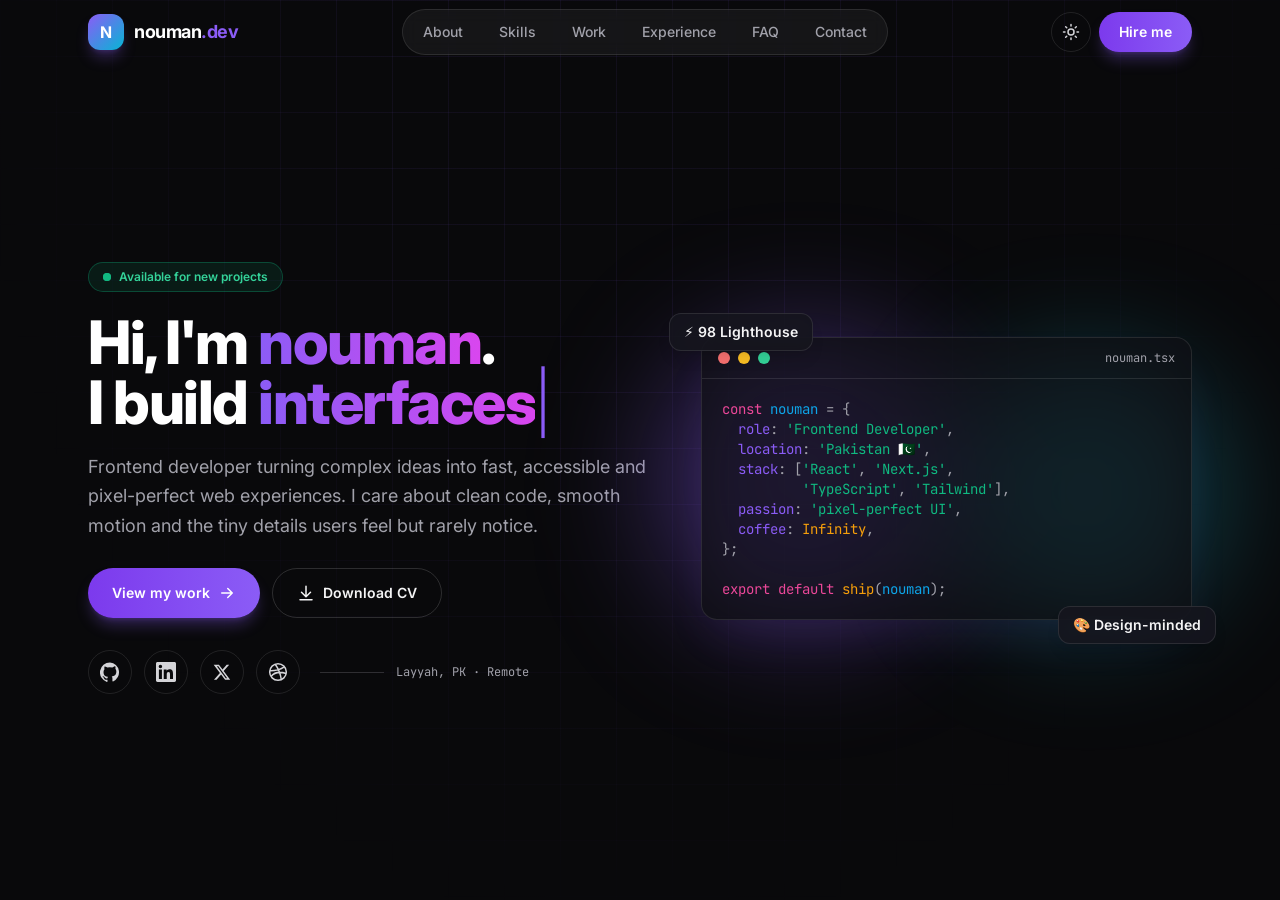
==== commit 115f0f6f: "Fixing about" ====
--- a/index.html
+++ b/index.html
@@ -52,6 +52,7 @@
           <li><a href="skills.html" class="nav-link">Skills</a></li>
           <li><a href="work.html" class="nav-link">Work</a></li>
           <li><a href="experience.html" class="nav-link">Experience</a></li>
+          <li><a href="faq.html" class="nav-link">FAQ</a></li>
           <li><a href="contact.html" class="nav-link">Contact</a></li>
         </ul>
       </nav>
@@ -61,7 +62,7 @@
           <svg class="hidden h-[18px] w-[18px] dark:block" viewBox="0 0 24 24" fill="none" stroke="currentColor" stroke-width="2" stroke-linecap="round"><circle cx="12" cy="12" r="4"/><path d="M12 2v2M12 20v2M4.9 4.9l1.4 1.4M17.7 17.7l1.4 1.4M2 12h2M20 12h2M4.9 19.1l1.4-1.4M17.7 6.3l1.4-1.4"/></svg>
           <svg class="h-[18px] w-[18px] dark:hidden" viewBox="0 0 24 24" fill="none" stroke="currentColor" stroke-width="2" stroke-linecap="round"><path d="M21 12.8A9 9 0 1 1 11.2 3a7 7 0 0 0 9.8 9.8z"/></svg>
         </button>
-        <a href="contact.html" class="btn-primary hidden !px-5 !py-2.5 sm:inline-flex">Hire me</a>
+        <a href="contact.html" class="btn-primary hidden !px-5 !py-2.5 sm:inline-flex md:hidden lg:inline-flex">Hire me</a>
         <button id="menuBtn" class="grid h-10 w-10 place-items-center rounded-full border border-zinc-200 text-zinc-700 md:hidden dark:border-white/10 dark:text-zinc-300" aria-label="Open menu" aria-expanded="false" aria-controls="mobileMenu">
           <svg class="h-5 w-5" viewBox="0 0 24 24" fill="none" stroke="currentColor" stroke-width="2" stroke-linecap="round"><path id="menuIcon" d="M4 7h16M4 17h16"/></svg>
         </button>
@@ -74,31 +75,32 @@
       <a href="skills.html" class="mobile-link">Skills</a>
       <a href="work.html" class="mobile-link">Work</a>
       <a href="experience.html" class="mobile-link">Experience</a>
+      <a href="faq.html" class="mobile-link">FAQ</a>
       <a href="contact.html" class="mobile-link">Contact</a>
     </div>
   </header>
 
   <main id="main">
-    <!-- ================= HERO ================= -->
-    <section id="home" class="relative flex min-h-screen items-center overflow-hidden pb-20 pt-28">
-      <div class="mx-auto grid w-full max-w-6xl items-center gap-16 px-5 sm:px-6 lg:grid-cols-[1.15fr_1fr]">
+    <!-- ================= HERO (single-screen homepage) ================= -->
+    <section id="home" class="relative flex min-h-[100svh] items-center overflow-hidden pb-10 pt-24">
+      <div class="mx-auto grid w-full max-w-6xl items-center gap-12 px-5 sm:px-6 lg:grid-cols-[1.15fr_1fr]">
         <div>
           <span class="reveal inline-flex items-center gap-2 rounded-full border border-emerald-500/30 bg-emerald-500/10 px-3.5 py-1.5 text-xs font-semibold text-emerald-600 dark:text-emerald-400">
             <span class="relative flex h-2 w-2"><span class="absolute inline-flex h-full w-full animate-ping rounded-full bg-emerald-400 opacity-75"></span><span class="relative inline-flex h-2 w-2 rounded-full bg-emerald-500"></span></span>
             Available for new projects
           </span>
 
-          <h1 class="reveal mt-6 text-4xl font-extrabold leading-[1.1] tracking-tight text-zinc-900 sm:text-5xl lg:text-6xl dark:text-white">
+          <h1 class="reveal mt-5 text-4xl font-extrabold leading-[1.1] tracking-tight text-zinc-900 sm:text-5xl lg:text-6xl dark:text-white">
             Hi, I'm <span class="text-gradient-animated">nouman</span>.<br />
             I build <span id="typed" class="text-gradient-animated">interfaces</span><span class="animate-blink font-light text-brand-500">|</span>
           </h1>
 
-          <p class="reveal mt-6 max-w-xl text-lg leading-relaxed">
+          <p class="reveal mt-5 max-w-xl text-lg leading-relaxed">
             Frontend developer turning complex ideas into fast, accessible and pixel-perfect web experiences.
             I care about clean code, smooth motion and the tiny details users feel but rarely notice.
           </p>
 
-          <div class="reveal mt-9 flex flex-wrap gap-3">
+          <div class="reveal mt-7 flex flex-wrap gap-3">
             <a href="work.html" class="btn-primary group">
               View my work
               <svg class="h-[18px] w-[18px] transition-transform group-hover:translate-x-1" viewBox="0 0 24 24" fill="none" stroke="currentColor" stroke-width="2" stroke-linecap="round" stroke-linejoin="round"><path d="M5 12h14M13 6l6 6-6 6"/></svg>
@@ -109,7 +111,7 @@
             </a>
           </div>
 
-          <ul class="reveal mt-10 flex items-center gap-3" aria-label="Social links">
+          <ul class="reveal mt-8 flex items-center gap-3" aria-label="Social links">
             <li><a href="https://github.com/nomizzking/" target="_blank" rel="noopener" aria-label="GitHub" class="social"><svg class="h-5 w-5" viewBox="0 0 24 24" fill="currentColor"><path d="M12 .5a12 12 0 0 0-3.8 23.4c.6.1.8-.3.8-.6v-2c-3.3.7-4-1.6-4-1.6-.6-1.4-1.4-1.8-1.4-1.8-1-.7.1-.7.1-.7 1.2.1 1.8 1.2 1.8 1.2 1 1.8 2.8 1.3 3.5 1 .1-.8.4-1.3.7-1.6-2.7-.3-5.5-1.3-5.5-5.9 0-1.3.5-2.4 1.2-3.2-.1-.3-.5-1.5.1-3.2 0 0 1-.3 3.3 1.2a11.5 11.5 0 0 1 6 0C17.3 4.6 18.3 5 18.3 5c.6 1.7.2 2.9.1 3.2.8.8 1.2 1.9 1.2 3.2 0 4.6-2.8 5.6-5.5 5.9.4.4.8 1.1.8 2.2v3.3c0 .3.2.7.8.6A12 12 0 0 0 12 .5z"/></svg></a></li>
             <li><a href="https://linkedin.com/" target="_blank" rel="noopener" aria-label="LinkedIn" class="social"><svg class="h-5 w-5" viewBox="0 0 24 24" fill="currentColor"><path d="M20.4 20.5h-3.6v-5.6c0-1.3 0-3-1.8-3s-2.1 1.4-2.1 2.9v5.7H9.3V9h3.4v1.6c.5-.9 1.6-1.8 3.4-1.8 3.6 0 4.3 2.4 4.3 5.5v6.2zM5.3 7.4a2.1 2.1 0 1 1 0-4.2 2.1 2.1 0 0 1 0 4.2zM7.1 20.5H3.5V9h3.6v11.5zM22.2 0H1.8C.8 0 0 .8 0 1.7v20.6c0 .9.8 1.7 1.8 1.7h20.4c1 0 1.8-.8 1.8-1.7V1.7C24 .8 23.2 0 22.2 0z"/></svg></a></li>
             <li><a href="https://x.com/" target="_blank" rel="noopener" aria-label="X (Twitter)" class="social"><svg class="h-[18px] w-[18px]" viewBox="0 0 24 24" fill="currentColor"><path d="M18.2 2.3h3.4l-7.4 8.4 8.7 11.5h-6.8l-5.3-7-6.1 7H1.3l7.9-9L.9 2.3h7l4.8 6.4 5.5-6.4zm-1.2 17.9h1.9L7.1 4.2H5.1L17 20.2z"/></svg></a></li>
@@ -147,124 +149,9 @@
           <div class="absolute -bottom-6 -right-2 flex animate-float-slow items-center gap-2 rounded-xl border border-zinc-200 bg-white/90 px-3.5 py-2 text-sm font-semibold text-zinc-800 shadow-lg backdrop-blur sm:-right-6 dark:border-white/10 dark:bg-ink-800/90 dark:text-zinc-100">🎨 Design-minded</div>
         </div>
       </div>
-
-      <a href="about.html" class="absolute bottom-8 left-1/2 hidden -translate-x-1/2 md:block" aria-label="More about me">
-        <span class="flex h-10 w-6 justify-center rounded-full border-2 border-zinc-300 pt-2 dark:border-white/20">
-          <span class="h-2 w-1 animate-bounce rounded-full bg-brand-500"></span>
-        </span>
-      </a>
-    </section>
-
-    <!-- ================= MARQUEE ================= -->
-    <div class="marquee-wrap relative overflow-hidden border-y border-zinc-200 bg-zinc-50 py-5 dark:border-white/5 dark:bg-ink-900/60 [mask-image:linear-gradient(90deg,transparent,black_15%,black_85%,transparent)]" aria-hidden="true">
-      <div id="marquee" class="flex w-max animate-marquee gap-12 whitespace-nowrap text-xl font-semibold text-zinc-400 dark:text-zinc-500"></div>
-    </div>
-
-    <!-- ================= FEATURED WORK ================= -->
-    <section id="featured" class="relative py-24 sm:py-32">
-      <div class="pointer-events-none absolute right-0 top-24 -z-10 h-72 w-72 rounded-full bg-cyan-400/10 blur-3xl" data-parallax="0.12"></div>
-      <div class="mx-auto max-w-6xl px-5 sm:px-6">
-        <div class="flex flex-col gap-6 md:flex-row md:items-end md:justify-between">
-          <div>
-            <p class="eyebrow reveal">Selected work</p>
-            <h2 class="section-title reveal">Featured projects</h2>
-          </div>
-          <a href="work.html" class="btn-ghost reveal link-arrow w-fit">
-            All projects
-            <svg class="h-[18px] w-[18px]" viewBox="0 0 24 24" fill="none" stroke="currentColor" stroke-width="2" stroke-linecap="round" stroke-linejoin="round"><path d="M7 17L17 7M9 7h8v8"/></svg>
-          </a>
-        </div>
-
-        <div id="featuredGrid" class="mt-12 grid gap-6 md:grid-cols-2"></div>
-      </div>
-    </section>
-
-    <!-- ================= SERVICES TEASER ================= -->
-    <section id="services-preview" class="bg-zinc-50 py-24 sm:py-32 dark:bg-ink-900/50">
-      <div class="mx-auto max-w-6xl px-5 sm:px-6">
-        <div class="mx-auto max-w-2xl text-center">
-          <p class="eyebrow reveal">What I do</p>
-          <h2 class="section-title reveal">Skills &amp; services</h2>
-          <p class="reveal mt-4 text-lg">A focused toolkit for building modern, scalable frontends.</p>
-        </div>
-
-        <div id="services" class="mt-16 grid gap-5 sm:grid-cols-2 lg:grid-cols-4"></div>
-
-        <div class="reveal mt-10 text-center">
-          <a href="skills.html" class="link-arrow inline-flex items-center gap-2 text-sm font-semibold text-brand-500 hover:text-brand-400">
-            Explore the full toolkit
-            <svg class="h-4 w-4" viewBox="0 0 24 24" fill="none" stroke="currentColor" stroke-width="2" stroke-linecap="round" stroke-linejoin="round"><path d="M5 12h14M13 6l6 6-6 6"/></svg>
-          </a>
-        </div>
-      </div>
-    </section>
-
-    <!-- ================= TESTIMONIALS ================= -->
-    <section id="testimonials" class="py-24 sm:py-32">
-      <div class="mx-auto max-w-6xl px-5 sm:px-6">
-        <div class="text-center">
-          <p class="eyebrow reveal">Kind words</p>
-          <h2 class="section-title reveal">What clients say</h2>
-        </div>
-        <div id="quotes" class="mt-16 grid gap-6 md:grid-cols-3"></div>
-      </div>
-    </section>
-
-    <!-- ================= CTA ================= -->
-    <section id="cta" class="pb-24 sm:pb-32">
-      <div class="mx-auto max-w-6xl px-5 sm:px-6">
-        <div class="reveal relative overflow-hidden rounded-3xl border border-zinc-200 bg-white p-8 shadow-xl sm:p-12 dark:border-white/10 dark:bg-ink-900">
-          <div class="pointer-events-none absolute -right-24 -top-24 h-72 w-72 rounded-full bg-brand-500/20 blur-3xl"></div>
-          <div class="pointer-events-none absolute -bottom-24 -left-24 h-72 w-72 rounded-full bg-cyan-400/15 blur-3xl"></div>
-
-          <div class="relative flex flex-col items-start gap-8 lg:flex-row lg:items-center lg:justify-between">
-            <div class="max-w-2xl">
-              <p class="eyebrow">Get in touch</p>
-              <h2 class="section-title">Let's build something<br /><span class="text-gradient-animated">amazing together.</span></h2>
-              <p class="mt-5 text-lg leading-relaxed">Have a project in mind or just want to say hi? My inbox is always open — I'll get back to you within 24 hours.</p>
-            </div>
-            <div class="flex flex-col gap-3 sm:flex-row lg:flex-col">
-              <a href="contact.html" class="btn-primary justify-center">Start a project</a>
-              <a href="mailto:nomizz9500@gmail.com" class="btn-ghost justify-center">nomizz9500@gmail.com</a>
-            </div>
-          </div>
-        </div>
-      </div>
     </section>
   </main>
 
-  <!-- ================= FOOTER ================= -->
-  <footer class="border-t border-zinc-200 py-10 dark:border-white/10">
-    <div class="mx-auto max-w-6xl px-5 sm:px-6">
-      <div class="flex flex-col items-center justify-between gap-6 sm:flex-row">
-        <a href="index.html" class="group flex items-center gap-2.5 font-bold text-zinc-900 dark:text-white">
-          <span class="grid h-8 w-8 place-items-center rounded-lg bg-gradient-to-br from-brand-500 to-cyan-500 text-sm text-white shadow-lg shadow-brand-500/30 transition-transform group-hover:rotate-6">N</span>
-          <span>nouman<span class="text-brand-500">.dev</span></span>
-        </a>
-        <nav aria-label="Footer" class="flex flex-wrap justify-center gap-x-5 gap-y-2 text-sm">
-          <a href="about.html" class="underline-grow transition hover:text-brand-500">About</a>
-          <a href="skills.html" class="underline-grow transition hover:text-brand-500">Skills</a>
-          <a href="work.html" class="underline-grow transition hover:text-brand-500">Work</a>
-          <a href="experience.html" class="underline-grow transition hover:text-brand-500">Experience</a>
-          <a href="contact.html" class="underline-grow transition hover:text-brand-500">Contact</a>
-        </nav>
-        <div class="flex items-center gap-2">
-          <a href="https://github.com/nomizzking/" target="_blank" rel="noopener" aria-label="GitHub" class="grid h-9 w-9 place-items-center rounded-full border border-zinc-200 text-zinc-600 transition hover:-translate-y-0.5 hover:border-brand-500 hover:text-brand-500 dark:border-white/10 dark:text-zinc-300"><svg class="h-4 w-4" viewBox="0 0 24 24" fill="currentColor"><path d="M12 .5a12 12 0 0 0-3.8 23.4c.6.1.8-.3.8-.6v-2c-3.3.7-4-1.6-4-1.6-.6-1.4-1.4-1.8-1.4-1.8-1-.7.1-.7.1-.7 1.2.1 1.8 1.2 1.8 1.2 1 1.8 2.8 1.3 3.5 1 .1-.8.4-1.3.7-1.6-2.7-.3-5.5-1.3-5.5-5.9 0-1.3.5-2.4 1.2-3.2-.1-.3-.5-1.5.1-3.2 0 0 1-.3 3.3 1.2a11.5 11.5 0 0 1 6 0C17.3 4.6 18.3 5 18.3 5c.6 1.7.2 2.9.1 3.2.8.8 1.2 1.9 1.2 3.2 0 4.6-2.8 5.6-5.5 5.9.4.4.8 1.1.8 2.2v3.3c0 .3.2.7.8.6A12 12 0 0 0 12 .5z"/></svg></a>
-          <a href="https://linkedin.com/" target="_blank" rel="noopener" aria-label="LinkedIn" class="grid h-9 w-9 place-items-center rounded-full border border-zinc-200 text-zinc-600 transition hover:-translate-y-0.5 hover:border-brand-500 hover:text-brand-500 dark:border-white/10 dark:text-zinc-300"><svg class="h-4 w-4" viewBox="0 0 24 24" fill="currentColor"><path d="M20.4 20.5h-3.6v-5.6c0-1.3 0-3-1.8-3s-2.1 1.4-2.1 2.9v5.7H9.3V9h3.4v1.6c.5-.9 1.6-1.8 3.4-1.8 3.6 0 4.3 2.4 4.3 5.5v6.2zM5.3 7.4a2.1 2.1 0 1 1 0-4.2 2.1 2.1 0 0 1 0 4.2zM7.1 20.5H3.5V9h3.6v11.5zM22.2 0H1.8C.8 0 0 .8 0 1.7v20.6c0 .9.8 1.7 1.8 1.7h20.4c1 0 1.8-.8 1.8-1.7V1.7C24 .8 23.2 0 22.2 0z"/></svg></a>
-          <a href="https://x.com/" target="_blank" rel="noopener" aria-label="X (Twitter)" class="grid h-9 w-9 place-items-center rounded-full border border-zinc-200 text-zinc-600 transition hover:-translate-y-0.5 hover:border-brand-500 hover:text-brand-500 dark:border-white/10 dark:text-zinc-300"><svg class="h-[14px] w-[14px]" viewBox="0 0 24 24" fill="currentColor"><path d="M18.2 2.3h3.4l-7.4 8.4 8.7 11.5h-6.8l-5.3-7-6.1 7H1.3l7.9-9L.9 2.3h7l4.8 6.4 5.5-6.4zm-1.2 17.9h1.9L7.1 4.2H5.1L17 20.2z"/></svg></a>
-        </div>
-      </div>
-      <div class="mt-6 flex flex-col items-center justify-between gap-2 border-t border-zinc-200 pt-6 text-xs sm:flex-row dark:border-white/10">
-        <p>© <span id="year"></span> nouman. Designed &amp; built with <span class="text-pink-500">♥</span></p>
-        <a href="#top" class="font-medium transition hover:text-brand-500">Back to top ↑</a>
-      </div>
-    </div>
-  </footer>
-
-  <!-- Back-to-top + toast -->
-  <a href="#top" id="toTop" class="pointer-events-none fixed bottom-6 right-6 z-40 grid h-12 w-12 translate-y-4 place-items-center rounded-full bg-gradient-to-br from-brand-500 to-cyan-500 text-white opacity-0 shadow-lg shadow-brand-500/30 transition-all duration-300" aria-label="Back to top">
-    <svg class="h-5 w-5" viewBox="0 0 24 24" fill="none" stroke="currentColor" stroke-width="2.5" stroke-linecap="round" stroke-linejoin="round"><path d="M12 19V5M5 12l7-7 7 7"/></svg>
-  </a>
   <div id="toast" class="pointer-events-none fixed bottom-6 left-1/2 z-50 -translate-x-1/2 translate-y-6 rounded-xl bg-zinc-900 px-5 py-3 text-sm font-medium text-white opacity-0 shadow-xl transition-all duration-300 dark:bg-white dark:text-zinc-900" role="status" aria-live="polite"></div>
 
   <script src="script.js"></script>
--- a/style.css
+++ b/style.css
@@ -1 +1 @@
-*,:after,:before{--tw-border-spacing-x:0;--tw-border-spacing-y:0;--tw-translate-x:0;--tw-translate-y:0;--tw-rotate:0;--tw-skew-x:0;--tw-skew-y:0;--tw-scale-x:1;--tw-scale-y:1;--tw-pan-x: ;--tw-pan-y: ;--tw-pinch-zoom: ;--tw-scroll-snap-strictness:proximity;--tw-gradient-from-position: ;--tw-gradient-via-position: ;--tw-gradient-to-position: ;--tw-ordinal: ;--tw-slashed-zero: ;--tw-numeric-figure: ;--tw-numeric-spacing: ;--tw-numeric-fraction: ;--tw-ring-inset: ;--tw-ring-offset-width:0px;--tw-ring-offset-color:#fff;--tw-ring-color:rgba(59,130,246,.5);--tw-ring-offset-shadow:0 0 #0000;--tw-ring-shadow:0 0 #0000;--tw-shadow:0 0 #0000;--tw-shadow-colored:0 0 #0000;--tw-blur: ;--tw-brightness: ;--tw-contrast: ;--tw-grayscale: ;--tw-hue-rotate: ;--tw-invert: ;--tw-saturate: ;--tw-sepia: ;--tw-drop-shadow: ;--tw-backdrop-blur: ;--tw-backdrop-brightness: ;--tw-backdrop-contrast: ;--tw-backdrop-grayscale: ;--tw-backdrop-hue-rotate: ;--tw-backdrop-invert: ;--tw-backdrop-opacity: ;--tw-backdrop-saturate: ;--tw-backdrop-sepia: ;--tw-contain-size: ;--tw-contain-layout: ;--tw-contain-paint: ;--tw-contain-style: }::backdrop{--tw-border-spacing-x:0;--tw-border-spacing-y:0;--tw-translate-x:0;--tw-translate-y:0;--tw-rotate:0;--tw-skew-x:0;--tw-skew-y:0;--tw-scale-x:1;--tw-scale-y:1;--tw-pan-x: ;--tw-pan-y: ;--tw-pinch-zoom: ;--tw-scroll-snap-strictness:proximity;--tw-gradient-from-position: ;--tw-gradient-via-position: ;--tw-gradient-to-position: ;--tw-ordinal: ;--tw-slashed-zero: ;--tw-numeric-figure: ;--tw-numeric-spacing: ;--tw-numeric-fraction: ;--tw-ring-inset: ;--tw-ring-offset-width:0px;--tw-ring-offset-color:#fff;--tw-ring-color:rgba(59,130,246,.5);--tw-ring-offset-shadow:0 0 #0000;--tw-ring-shadow:0 0 #0000;--tw-shadow:0 0 #0000;--tw-shadow-colored:0 0 #0000;--tw-blur: ;--tw-brightness: ;--tw-contrast: ;--tw-grayscale: ;--tw-hue-rotate: ;--tw-invert: ;--tw-saturate: ;--tw-sepia: ;--tw-drop-shadow: ;--tw-backdrop-blur: ;--tw-backdrop-brightness: ;--tw-backdrop-contrast: ;--tw-backdrop-grayscale: ;--tw-backdrop-hue-rotate: ;--tw-backdrop-invert: ;--tw-backdrop-opacity: ;--tw-backdrop-saturate: ;--tw-backdrop-sepia: ;--tw-contain-size: ;--tw-contain-layout: ;--tw-contain-paint: ;--tw-contain-style: }/*! tailwindcss v3.4.17 | MIT License | https://tailwindcss.com*/*,:after,:before{box-sizing:border-box;border:0 solid #e5e7eb}:after,:before{--tw-content:""}:host,html{line-height:1.5;-webkit-text-size-adjust:100%;-moz-tab-size:4;-o-tab-size:4;tab-size:4;font-family:Inter,ui-sans-serif,system-ui,sans-serif;font-feature-settings:normal;font-variation-settings:normal;-webkit-tap-highlight-color:transparent}body{margin:0;line-height:inherit}hr{height:0;color:inherit;border-top-width:1px}abbr:where([title]){-webkit-text-decoration:underline dotted;text-decoration:underline dotted}h1,h2,h3,h4,h5,h6{font-size:inherit;font-weight:inherit}a{color:inherit;text-decoration:inherit}b,strong{font-weight:bolder}code,kbd,pre,samp{font-family:JetBrains Mono,ui-monospace,monospace;font-feature-settings:normal;font-variation-settings:normal;font-size:1em}small{font-size:80%}sub,sup{font-size:75%;line-height:0;position:relative;vertical-align:baseline}sub{bottom:-.25em}sup{top:-.5em}table{text-indent:0;border-color:inherit;border-collapse:collapse}button,input,optgroup,select,textarea{font-family:inherit;font-feature-settings:inherit;font-variation-settings:inherit;font-size:100%;font-weight:inherit;line-height:inherit;letter-spacing:inherit;color:inherit;margin:0;padding:0}button,select{text-transform:none}button,input:where([type=button]),input:where([type=reset]),input:where([type=submit]){-webkit-appearance:button;background-color:transparent;background-image:none}:-moz-focusring{outline:auto}:-moz-ui-invalid{box-shadow:none}progress{vertical-align:baseline}::-webkit-inner-spin-button,::-webkit-outer-spin-button{height:auto}[type=search]{-webkit-appearance:textfield;outline-offset:-2px}::-webkit-search-decoration{-webkit-appearance:none}::-webkit-file-upload-button{-webkit-appearance:button;font:inherit}summary{display:list-item}blockquote,dd,dl,figure,h1,h2,h3,h4,h5,h6,hr,p,pre{margin:0}fieldset{margin:0}fieldset,legend{padding:0}menu,ol,ul{list-style:none;margin:0;padding:0}dialog{padding:0}textarea{resize:vertical}input::-moz-placeholder,textarea::-moz-placeholder{opacity:1;color:#9ca3af}input::placeholder,textarea::placeholder{opacity:1;color:#9ca3af}[role=button],button{cursor:pointer}:disabled{cursor:default}audio,canvas,embed,iframe,img,object,svg,video{display:block;vertical-align:middle}img,video{max-width:100%;height:auto}[hidden]:where(:not([hidden=until-found])){display:none}.text-gradient-animated{background-image:linear-gradient(to right,var(--tw-gradient-stops));--tw-gradient-from:#8b5cf6 var(--tw-gradient-from-position);--tw-gradient-to:rgba(139,92,246,0) var(--tw-gradient-to-position);--tw-gradient-stops:var(--tw-gradient-from),var(--tw-gradient-to);--tw-gradient-to:rgba(217,70,239,0) var(--tw-gradient-to-position);--tw-gradient-stops:var(--tw-gradient-from),#d946ef var(--tw-gradient-via-position),var(--tw-gradient-to);--tw-gradient-to:#22d3ee var(--tw-gradient-to-position);-webkit-background-clip:text;background-clip:text;color:transparent;background-size:200% 200%;animation:gradient-x 8s ease infinite}.eyebrow{margin-bottom:.75rem;font-family:JetBrains Mono,ui-monospace,monospace;font-size:.875rem;line-height:1.25rem;font-weight:500;text-transform:uppercase;letter-spacing:.2em;--tw-text-opacity:1;color:rgb(139 92 246/var(--tw-text-opacity,1))}.section-title{font-size:1.875rem;line-height:2.25rem;font-weight:800;line-height:1.25;letter-spacing:-.025em;--tw-text-opacity:1;color:rgb(24 24 27/var(--tw-text-opacity,1))}.section-title:is(.dark *){--tw-text-opacity:1;color:rgb(255 255 255/var(--tw-text-opacity,1))}@media (min-width:640px){.section-title{font-size:2.25rem;line-height:2.5rem}}@media (min-width:1024px){.section-title{font-size:3rem;line-height:1}}.btn-primary{display:inline-flex;align-items:center;gap:.5rem;border-radius:9999px;background-image:linear-gradient(to right,var(--tw-gradient-stops));--tw-gradient-from:#7c3aed var(--tw-gradient-from-position);--tw-gradient-to:rgba(124,58,237,0) var(--tw-gradient-to-position);--tw-gradient-stops:var(--tw-gradient-from),var(--tw-gradient-to);--tw-gradient-to:#8b5cf6 var(--tw-gradient-to-position);padding:.875rem 1.5rem;font-size:.875rem;line-height:1.25rem;font-weight:600;--tw-text-opacity:1;color:rgb(255 255 255/var(--tw-text-opacity,1));--tw-shadow:0 10px 15px -3px rgba(0,0,0,.1),0 4px 6px -4px rgba(0,0,0,.1);--tw-shadow-colored:0 10px 15px -3px var(--tw-shadow-color),0 4px 6px -4px var(--tw-shadow-color);--tw-shadow-color:rgba(139,92,246,.3);--tw-shadow:var(--tw-shadow-colored);transition-property:all;transition-timing-function:cubic-bezier(.4,0,.2,1);transition-duration:.3s}.btn-primary,.btn-primary:hover{box-shadow:var(--tw-ring-offset-shadow,0 0 #0000),var(--tw-ring-shadow,0 0 #0000),var(--tw-shadow)}.btn-primary:hover{--tw-translate-y:-0.125rem;transform:translate(var(--tw-translate-x),var(--tw-translate-y)) rotate(var(--tw-rotate)) skewX(var(--tw-skew-x)) skewY(var(--tw-skew-y)) scaleX(var(--tw-scale-x)) scaleY(var(--tw-scale-y));--tw-shadow:0 20px 25px -5px rgba(0,0,0,.1),0 8px 10px -6px rgba(0,0,0,.1);--tw-shadow-colored:0 20px 25px -5px var(--tw-shadow-color),0 8px 10px -6px var(--tw-shadow-color);--tw-shadow-color:rgba(139,92,246,.4);--tw-shadow:var(--tw-shadow-colored)}.btn-primary:focus{outline:2px solid transparent;outline-offset:2px}.btn-primary:focus-visible{--tw-ring-offset-shadow:var(--tw-ring-inset) 0 0 0 var(--tw-ring-offset-width) var(--tw-ring-offset-color);--tw-ring-shadow:var(--tw-ring-inset) 0 0 0 calc(2px + var(--tw-ring-offset-width)) var(--tw-ring-color);box-shadow:var(--tw-ring-offset-shadow),var(--tw-ring-shadow),var(--tw-shadow,0 0 #0000);--tw-ring-opacity:1;--tw-ring-color:rgb(167 139 250/var(--tw-ring-opacity,1));--tw-ring-offset-width:2px}.btn-primary:focus-visible:is(.dark *){--tw-ring-offset-color:#09090b}.btn-ghost{display:inline-flex;align-items:center;gap:.5rem;border-radius:9999px;border-width:1px;--tw-border-opacity:1;border-color:rgb(212 212 216/var(--tw-border-opacity,1));padding:.875rem 1.5rem;font-size:.875rem;line-height:1.25rem;font-weight:600;--tw-text-opacity:1;color:rgb(39 39 42/var(--tw-text-opacity,1));transition-property:all;transition-timing-function:cubic-bezier(.4,0,.2,1);transition-duration:.3s}.btn-ghost:hover{--tw-translate-y:-0.125rem;transform:translate(var(--tw-translate-x),var(--tw-translate-y)) rotate(var(--tw-rotate)) skewX(var(--tw-skew-x)) skewY(var(--tw-skew-y)) scaleX(var(--tw-scale-x)) scaleY(var(--tw-scale-y));--tw-border-opacity:1;border-color:rgb(139 92 246/var(--tw-border-opacity,1));--tw-text-opacity:1;color:rgb(139 92 246/var(--tw-text-opacity,1))}.btn-ghost:focus{outline:2px solid transparent;outline-offset:2px}.btn-ghost:focus-visible{--tw-ring-offset-shadow:var(--tw-ring-inset) 0 0 0 var(--tw-ring-offset-width) var(--tw-ring-offset-color);--tw-ring-shadow:var(--tw-ring-inset) 0 0 0 calc(2px + var(--tw-ring-offset-width)) var(--tw-ring-color);box-shadow:var(--tw-ring-offset-shadow),var(--tw-ring-shadow),var(--tw-shadow,0 0 #0000);--tw-ring-opacity:1;--tw-ring-color:rgb(167 139 250/var(--tw-ring-opacity,1))}.btn-ghost:is(.dark *){border-color:hsla(0,0%,100%,.15);--tw-text-opacity:1;color:rgb(244 244 245/var(--tw-text-opacity,1))}.social{display:grid;height:2.75rem;width:2.75rem;place-items:center;border-radius:9999px;border-width:1px;--tw-border-opacity:1;border-color:rgb(228 228 231/var(--tw-border-opacity,1));--tw-text-opacity:1;color:rgb(82 82 91/var(--tw-text-opacity,1));transition-property:all;transition-timing-function:cubic-bezier(.4,0,.2,1);transition-duration:.3s}.social:hover{--tw-translate-y:-0.25rem;transform:translate(var(--tw-translate-x),var(--tw-translate-y)) rotate(var(--tw-rotate)) skewX(var(--tw-skew-x)) skewY(var(--tw-skew-y)) scaleX(var(--tw-scale-x)) scaleY(var(--tw-scale-y));--tw-border-opacity:1;border-color:rgb(139 92 246/var(--tw-border-opacity,1));--tw-bg-opacity:1;background-color:rgb(139 92 246/var(--tw-bg-opacity,1));--tw-text-opacity:1;color:rgb(255 255 255/var(--tw-text-opacity,1))}.social:is(.dark *){border-color:hsla(0,0%,100%,.1);--tw-text-opacity:1;color:rgb(212 212 216/var(--tw-text-opacity,1))}.nav-link{position:relative;display:block;border-radius:9999px;padding:.5rem 1rem;--tw-text-opacity:1;color:rgb(82 82 91/var(--tw-text-opacity,1));transition-property:color,background-color,border-color,text-decoration-color,fill,stroke;transition-timing-function:cubic-bezier(.4,0,.2,1);transition-duration:.15s}.nav-link:hover{--tw-text-opacity:1;color:rgb(24 24 27/var(--tw-text-opacity,1))}.nav-link:is(.dark *){--tw-text-opacity:1;color:rgb(161 161 170/var(--tw-text-opacity,1))}.nav-link:hover:is(.dark *){--tw-text-opacity:1;color:rgb(255 255 255/var(--tw-text-opacity,1))}.nav-link.is-active{--tw-bg-opacity:1;background-color:rgb(24 24 27/var(--tw-bg-opacity,1));--tw-text-opacity:1;color:rgb(255 255 255/var(--tw-text-opacity,1))}.nav-link.is-active:is(.dark *){background-color:hsla(0,0%,100%,.1);--tw-text-opacity:1;color:rgb(255 255 255/var(--tw-text-opacity,1))}.mobile-link{display:block;border-radius:.75rem;padding:.75rem 1rem;font-weight:500;--tw-text-opacity:1;color:rgb(63 63 70/var(--tw-text-opacity,1))}.mobile-link:hover{--tw-bg-opacity:1;background-color:rgb(244 244 245/var(--tw-bg-opacity,1))}.mobile-link:is(.dark *){--tw-text-opacity:1;color:rgb(228 228 231/var(--tw-text-opacity,1))}.mobile-link:hover:is(.dark *){background-color:hsla(0,0%,100%,.05)}.mobile-link.is-active{--tw-bg-opacity:1;background-color:rgb(24 24 27/var(--tw-bg-opacity,1));--tw-text-opacity:1;color:rgb(255 255 255/var(--tw-text-opacity,1))}.mobile-link.is-active:hover{--tw-bg-opacity:1;background-color:rgb(24 24 27/var(--tw-bg-opacity,1))}.mobile-link.is-active:is(.dark *){background-color:hsla(0,0%,100%,.1);--tw-text-opacity:1;color:rgb(255 255 255/var(--tw-text-opacity,1))}.card{border-radius:1rem;border-width:1px;--tw-border-opacity:1;border-color:rgb(228 228 231/var(--tw-border-opacity,1));--tw-bg-opacity:1;background-color:rgb(255 255 255/var(--tw-bg-opacity,1));transition-property:all;transition-timing-function:cubic-bezier(.4,0,.2,1);transition-duration:.3s}.card:is(.dark *){border-color:hsla(0,0%,100%,.1);--tw-bg-opacity:1;background-color:rgb(15 15 20/var(--tw-bg-opacity,1))}.card-hover:hover{--tw-translate-y:-0.25rem;transform:translate(var(--tw-translate-x),var(--tw-translate-y)) rotate(var(--tw-rotate)) skewX(var(--tw-skew-x)) skewY(var(--tw-skew-y)) scaleX(var(--tw-scale-x)) scaleY(var(--tw-scale-y));border-color:rgba(139,92,246,.5);--tw-shadow:0 25px 50px -12px rgba(0,0,0,.25);--tw-shadow-colored:0 25px 50px -12px var(--tw-shadow-color);box-shadow:var(--tw-ring-offset-shadow,0 0 #0000),var(--tw-ring-shadow,0 0 #0000),var(--tw-shadow);--tw-shadow-color:rgba(139,92,246,.1);--tw-shadow:var(--tw-shadow-colored)}.chip{border-radius:.5rem;border-width:1px;--tw-border-opacity:1;border-color:rgb(228 228 231/var(--tw-border-opacity,1));--tw-bg-opacity:1;background-color:rgb(255 255 255/var(--tw-bg-opacity,1));padding:.375rem .75rem;font-size:.875rem;line-height:1.25rem;font-weight:500;--tw-text-opacity:1;color:rgb(63 63 70/var(--tw-text-opacity,1));transition-property:color,background-color,border-color,text-decoration-color,fill,stroke,opacity,box-shadow,transform,filter,-webkit-backdrop-filter;transition-property:color,background-color,border-color,text-decoration-color,fill,stroke,opacity,box-shadow,transform,filter,backdrop-filter;transition-property:color,background-color,border-color,text-decoration-color,fill,stroke,opacity,box-shadow,transform,filter,backdrop-filter,-webkit-backdrop-filter;transition-timing-function:cubic-bezier(.4,0,.2,1);transition-duration:.15s}.chip:hover{--tw-translate-y:-0.125rem;transform:translate(var(--tw-translate-x),var(--tw-translate-y)) rotate(var(--tw-rotate)) skewX(var(--tw-skew-x)) skewY(var(--tw-skew-y)) scaleX(var(--tw-scale-x)) scaleY(var(--tw-scale-y));--tw-border-opacity:1;border-color:rgb(139 92 246/var(--tw-border-opacity,1));--tw-text-opacity:1;color:rgb(139 92 246/var(--tw-text-opacity,1))}.chip:is(.dark *){border-color:hsla(0,0%,100%,.1);--tw-bg-opacity:1;background-color:rgb(22 22 29/var(--tw-bg-opacity,1));--tw-text-opacity:1;color:rgb(212 212 216/var(--tw-text-opacity,1))}.tag{border-radius:.375rem;background-color:rgba(139,92,246,.1);padding:.25rem .625rem;font-family:JetBrains Mono,ui-monospace,monospace;font-size:.75rem;line-height:1rem;font-weight:500;--tw-text-opacity:1;color:rgb(124 58 237/var(--tw-text-opacity,1))}.tag:is(.dark *){--tw-text-opacity:1;color:rgb(167 139 250/var(--tw-text-opacity,1))}.filter-btn{border-radius:9999px;border-width:1px;--tw-border-opacity:1;border-color:rgb(228 228 231/var(--tw-border-opacity,1));padding:.5rem 1rem;font-size:.875rem;line-height:1.25rem;font-weight:500;transition-property:color,background-color,border-color,text-decoration-color,fill,stroke,opacity,box-shadow,transform,filter,-webkit-backdrop-filter;transition-property:color,background-color,border-color,text-decoration-color,fill,stroke,opacity,box-shadow,transform,filter,backdrop-filter;transition-property:color,background-color,border-color,text-decoration-color,fill,stroke,opacity,box-shadow,transform,filter,backdrop-filter,-webkit-backdrop-filter;transition-timing-function:cubic-bezier(.4,0,.2,1);transition-duration:.15s}.filter-btn:hover{--tw-border-opacity:1;border-color:rgb(139 92 246/var(--tw-border-opacity,1));--tw-text-opacity:1;color:rgb(139 92 246/var(--tw-text-opacity,1))}.filter-btn:is(.dark *){border-color:hsla(0,0%,100%,.1)}.filter-btn.is-active{border-color:transparent;--tw-bg-opacity:1;background-color:rgb(24 24 27/var(--tw-bg-opacity,1))}.filter-btn.is-active,.filter-btn.is-active:hover{--tw-text-opacity:1;color:rgb(255 255 255/var(--tw-text-opacity,1))}.filter-btn.is-active:is(.dark *){--tw-bg-opacity:1;background-color:rgb(255 255 255/var(--tw-bg-opacity,1));--tw-text-opacity:1;color:rgb(24 24 27/var(--tw-text-opacity,1))}.field{position:relative}.field input,.field textarea{display:block;width:100%;min-width:0;resize:none;border-radius:.75rem;border-width:1px;--tw-border-opacity:1;border-color:rgb(228 228 231/var(--tw-border-opacity,1));--tw-bg-opacity:1;background-color:rgb(250 250 250/var(--tw-bg-opacity,1));padding:1.5rem 1rem .625rem;--tw-text-opacity:1;color:rgb(24 24 27/var(--tw-text-opacity,1));outline:2px solid transparent;outline-offset:2px;transition-property:color,background-color,border-color,text-decoration-color,fill,stroke,opacity,box-shadow,transform,filter,-webkit-backdrop-filter;transition-property:color,background-color,border-color,text-decoration-color,fill,stroke,opacity,box-shadow,transform,filter,backdrop-filter;transition-property:color,background-color,border-color,text-decoration-color,fill,stroke,opacity,box-shadow,transform,filter,backdrop-filter,-webkit-backdrop-filter;transition-timing-function:cubic-bezier(.4,0,.2,1);transition-duration:.15s}.field input:focus,.field textarea:focus{--tw-border-opacity:1;border-color:rgb(139 92 246/var(--tw-border-opacity,1));--tw-bg-opacity:1;background-color:rgb(255 255 255/var(--tw-bg-opacity,1));--tw-ring-offset-shadow:var(--tw-ring-inset) 0 0 0 var(--tw-ring-offset-width) var(--tw-ring-offset-color);--tw-ring-shadow:var(--tw-ring-inset) 0 0 0 calc(4px + var(--tw-ring-offset-width)) var(--tw-ring-color);box-shadow:var(--tw-ring-offset-shadow),var(--tw-ring-shadow),var(--tw-shadow,0 0 #0000);--tw-ring-color:rgba(139,92,246,.15)}.field input:is(.dark *),.field textarea:is(.dark *){border-color:hsla(0,0%,100%,.1);--tw-bg-opacity:1;background-color:rgb(22 22 29/var(--tw-bg-opacity,1));--tw-text-opacity:1;color:rgb(255 255 255/var(--tw-text-opacity,1))}.field input:focus:is(.dark *),.field textarea:focus:is(.dark *){--tw-bg-opacity:1;background-color:rgb(22 22 29/var(--tw-bg-opacity,1))}.field label{pointer-events:none;position:absolute;left:1rem;top:1rem;transform-origin:left;--tw-text-opacity:1;color:rgb(113 113 122/var(--tw-text-opacity,1));transition-property:all;transition-timing-function:cubic-bezier(.4,0,.2,1);transition-duration:.2s}.field input:not(:-moz-placeholder-shown)+label,.field textarea:not(:-moz-placeholder-shown)+label{top:.5rem;font-size:.75rem;line-height:1rem}.field input:focus+label,.field input:not(:placeholder-shown)+label,.field textarea:focus+label,.field textarea:not(:placeholder-shown)+label{top:.5rem;font-size:.75rem;line-height:1rem}.field input:focus+label,.field textarea:focus+label{--tw-text-opacity:1;color:rgb(139 92 246/var(--tw-text-opacity,1))}.field.has-error input,.field.has-error textarea{--tw-border-opacity:1;border-color:rgb(239 68 68/var(--tw-border-opacity,1))}.field.has-error input:focus,.field.has-error textarea:focus{--tw-ring-color:rgba(239,68,68,.15)}.page-hero{position:relative;overflow:hidden;border-bottom-width:1px;--tw-border-opacity:1;border-color:rgb(228 228 231/var(--tw-border-opacity,1));padding-bottom:4rem;padding-top:7rem}.page-hero:is(.dark *){border-color:hsla(0,0%,100%,.05)}@media (min-width:640px){.page-hero{padding-bottom:5rem;padding-top:8rem}}.page-hero-title{font-size:2.25rem;line-height:2.5rem;font-weight:800;line-height:1.1;letter-spacing:-.025em;--tw-text-opacity:1;color:rgb(24 24 27/var(--tw-text-opacity,1))}.page-hero-title:is(.dark *){--tw-text-opacity:1;color:rgb(255 255 255/var(--tw-text-opacity,1))}@media (min-width:640px){.page-hero-title{font-size:3rem;line-height:1}}@media (min-width:1024px){.page-hero-title{font-size:3.75rem;line-height:1}}.pointer-events-none{pointer-events:none}.visible{visibility:visible}.fixed{position:fixed}.absolute{position:absolute}.relative{position:relative}.inset-0{inset:0}.inset-x-0{left:0;right:0}.inset-x-6{left:1.5rem;right:1.5rem}.-bottom-24{bottom:-6rem}.-bottom-5{bottom:-1.25rem}.-bottom-6{bottom:-1.5rem}.-left-10{left:-2.5rem}.-left-20{left:-5rem}.-left-24{left:-6rem}.-left-4{left:-1rem}.-left-5{left:-1.25rem}.-left-\[42\.5px\]{left:-42.5px}.-right-2{right:-.5rem}.-right-20{right:-5rem}.-right-24{right:-6rem}.-right-4{right:-1rem}.-right-6{right:-1.5rem}.-top-10{top:-2.5rem}.-top-20{top:-5rem}.-top-24{top:-6rem}.-top-6{top:-1.5rem}.bottom-0{bottom:0}.bottom-6{bottom:1.5rem}.bottom-8{bottom:2rem}.left-0{left:0}.left-1\/2{left:50%}.right-0{right:0}.right-6{right:1.5rem}.top-0{top:0}.top-1\.5{top:.375rem}.top-10{top:2.5rem}.top-24{top:6rem}.top-8{top:2rem}.-z-10{z-index:-10}.z-40{z-index:40}.z-50{z-index:50}.z-\[60\]{z-index:60}.mx-4{margin-left:1rem;margin-right:1rem}.mx-auto{margin-left:auto;margin-right:auto}.mb-2{margin-bottom:.5rem}.mb-3{margin-bottom:.75rem}.mb-4{margin-bottom:1rem}.ml-1{margin-left:.25rem}.ml-2{margin-left:.5rem}.ml-auto{margin-left:auto}.mt-0\.5{margin-top:.125rem}.mt-1{margin-top:.25rem}.mt-10{margin-top:2.5rem}.mt-12{margin-top:3rem}.mt-14{margin-top:3.5rem}.mt-16{margin-top:4rem}.mt-2{margin-top:.5rem}.mt-3{margin-top:.75rem}.mt-4{margin-top:1rem}.mt-5{margin-top:1.25rem}.mt-6{margin-top:1.5rem}.mt-7{margin-top:1.75rem}.mt-8{margin-top:2rem}.mt-9{margin-top:2.25rem}.block{display:block}.flex{display:flex}.inline-flex{display:inline-flex}.grid{display:grid}.hidden{display:none}.aspect-\[16\/10\]{aspect-ratio:16/10}.aspect-\[4\/5\]{aspect-ratio:4/5}.h-0\.5{height:.125rem}.h-1\.5{height:.375rem}.h-10{height:2.5rem}.h-11{height:2.75rem}.h-12{height:3rem}.h-16{height:4rem}.h-2{height:.5rem}.h-3{height:.75rem}.h-3\.5{height:.875rem}.h-4{height:1rem}.h-5{height:1.25rem}.h-6{height:1.5rem}.h-64{height:16rem}.h-7{height:1.75rem}.h-72{height:18rem}.h-8{height:2rem}.h-80{height:20rem}.h-9{height:2.25rem}.h-\[14px\]{height:14px}.h-\[18px\]{height:18px}.h-\[500px\]{height:500px}.h-full{height:100%}.h-px{height:1px}.min-h-\[1\.25rem\]{min-height:1.25rem}.min-h-screen{min-height:100vh}.w-0{width:0}.w-1{width:.25rem}.w-1\/2{width:50%}.w-1\/3{width:33.333333%}.w-1\/5{width:20%}.w-10{width:2.5rem}.w-11{width:2.75rem}.w-12{width:3rem}.w-16{width:4rem}.w-2{width:.5rem}.w-2\/3{width:66.666667%}.w-2\/5{width:40%}.w-24{width:6rem}.w-3{width:.75rem}.w-3\.5{width:.875rem}.w-3\/4{width:75%}.w-3\/5{width:60%}.w-4{width:1rem}.w-5{width:1.25rem}.w-6{width:1.5rem}.w-64{width:16rem}.w-7{width:1.75rem}.w-72{width:18rem}.w-8{width:2rem}.w-80{width:20rem}.w-9{width:2.25rem}.w-\[14px\]{width:14px}.w-\[18px\]{width:18px}.w-\[500px\]{width:500px}.w-fit{width:-moz-fit-content;width:fit-content}.w-full{width:100%}.w-max{width:-moz-max-content;width:max-content}.min-w-0{min-width:0}.max-w-2xl{max-width:42rem}.max-w-3xl{max-width:48rem}.max-w-4xl{max-width:56rem}.max-w-6xl{max-width:72rem}.max-w-md{max-width:28rem}.max-w-sm{max-width:24rem}.max-w-xl{max-width:36rem}.flex-1{flex:1 1 0%}.shrink-0{flex-shrink:0}.-translate-x-1\/2{--tw-translate-x:-50%}.-translate-x-1\/2,.-translate-y-1\/2{transform:translate(var(--tw-translate-x),var(--tw-translate-y)) rotate(var(--tw-rotate)) skewX(var(--tw-skew-x)) skewY(var(--tw-skew-y)) scaleX(var(--tw-scale-x)) scaleY(var(--tw-scale-y))}.-translate-y-1\/2{--tw-translate-y:-50%}.-translate-y-2{--tw-translate-y:-0.5rem}.-translate-y-2,.translate-x-4{transform:translate(var(--tw-translate-x),var(--tw-translate-y)) rotate(var(--tw-rotate)) skewX(var(--tw-skew-x)) skewY(var(--tw-skew-y)) scaleX(var(--tw-scale-x)) scaleY(var(--tw-scale-y))}.translate-x-4{--tw-translate-x:1rem}.translate-y-4{--tw-translate-y:1rem}.translate-y-4,.translate-y-6{transform:translate(var(--tw-translate-x),var(--tw-translate-y)) rotate(var(--tw-rotate)) skewX(var(--tw-skew-x)) skewY(var(--tw-skew-y)) scaleX(var(--tw-scale-x)) scaleY(var(--tw-scale-y))}.translate-y-6{--tw-translate-y:1.5rem}.transform{transform:translate(var(--tw-translate-x),var(--tw-translate-y)) rotate(var(--tw-rotate)) skewX(var(--tw-skew-x)) skewY(var(--tw-skew-y)) scaleX(var(--tw-scale-x)) scaleY(var(--tw-scale-y))}@keyframes blink{50%{opacity:0}}.animate-blink{animation:blink 1s step-end infinite}@keyframes blob{0%,to{transform:translate(0) scale(1)}33%{transform:translate(30px,-40px) scale(1.1)}66%{transform:translate(-20px,20px) scale(.95)}}.animate-blob{animation:blob 14s ease-in-out infinite}@keyframes bounce{0%,to{transform:translateY(-25%);animation-timing-function:cubic-bezier(.8,0,1,1)}50%{transform:none;animation-timing-function:cubic-bezier(0,0,.2,1)}}.animate-bounce{animation:bounce 1s infinite}.animate-float{animation:float 6s ease-in-out infinite}@keyframes float{0%,to{transform:translateY(0)}50%{transform:translateY(-12px)}}.animate-float-slow{animation:float 8s ease-in-out infinite}@keyframes marquee{to{transform:translateX(-50%)}}.animate-marquee{animation:marquee 30s linear infinite}@keyframes ping{75%,to{transform:scale(2);opacity:0}}.animate-ping{animation:ping 1s cubic-bezier(0,0,.2,1) infinite}.resize{resize:both}.grid-cols-3{grid-template-columns:repeat(3,minmax(0,1fr))}.flex-col{flex-direction:column}.flex-wrap{flex-wrap:wrap}.place-items-center{place-items:center}.items-start{align-items:flex-start}.items-end{align-items:flex-end}.items-center{align-items:center}.justify-end{justify-content:flex-end}.justify-center{justify-content:center}.justify-between{justify-content:space-between}.gap-0\.5{gap:.125rem}.gap-1{gap:.25rem}.gap-1\.5{gap:.375rem}.gap-10{gap:2.5rem}.gap-12{gap:3rem}.gap-14{gap:3.5rem}.gap-16{gap:4rem}.gap-2{gap:.5rem}.gap-2\.5{gap:.625rem}.gap-3{gap:.75rem}.gap-4{gap:1rem}.gap-5{gap:1.25rem}.gap-6{gap:1.5rem}.gap-8{gap:2rem}.gap-x-5{-moz-column-gap:1.25rem;column-gap:1.25rem}.gap-x-8{-moz-column-gap:2rem;column-gap:2rem}.gap-y-2{row-gap:.5rem}.gap-y-3{row-gap:.75rem}.space-y-10>:not([hidden])~:not([hidden]){--tw-space-y-reverse:0;margin-top:calc(2.5rem*(1 - var(--tw-space-y-reverse)));margin-bottom:calc(2.5rem*var(--tw-space-y-reverse))}.space-y-2>:not([hidden])~:not([hidden]){--tw-space-y-reverse:0;margin-top:calc(.5rem*(1 - var(--tw-space-y-reverse)));margin-bottom:calc(.5rem*var(--tw-space-y-reverse))}.space-y-3>:not([hidden])~:not([hidden]){--tw-space-y-reverse:0;margin-top:calc(.75rem*(1 - var(--tw-space-y-reverse)));margin-bottom:calc(.75rem*var(--tw-space-y-reverse))}.space-y-4>:not([hidden])~:not([hidden]){--tw-space-y-reverse:0;margin-top:calc(1rem*(1 - var(--tw-space-y-reverse)));margin-bottom:calc(1rem*var(--tw-space-y-reverse))}.space-y-5>:not([hidden])~:not([hidden]){--tw-space-y-reverse:0;margin-top:calc(1.25rem*(1 - var(--tw-space-y-reverse)));margin-bottom:calc(1.25rem*var(--tw-space-y-reverse))}.space-y-6>:not([hidden])~:not([hidden]){--tw-space-y-reverse:0;margin-top:calc(1.5rem*(1 - var(--tw-space-y-reverse)));margin-bottom:calc(1.5rem*var(--tw-space-y-reverse))}.overflow-hidden{overflow:hidden}.overflow-x-auto{overflow-x:auto}.overflow-x-hidden{overflow-x:hidden}.scroll-smooth{scroll-behavior:smooth}.whitespace-nowrap{white-space:nowrap}.rounded{border-radius:.25rem}.rounded-2xl{border-radius:1rem}.rounded-3xl{border-radius:1.5rem}.rounded-full{border-radius:9999px}.rounded-lg{border-radius:.5rem}.rounded-xl{border-radius:.75rem}.rounded-t{border-top-left-radius:.25rem;border-top-right-radius:.25rem}.rounded-bl-sm{border-bottom-left-radius:.125rem}.rounded-br-sm{border-bottom-right-radius:.125rem}.border{border-width:1px}.border-2{border-width:2px}.border-4{border-width:4px}.border-y{border-top-width:1px}.border-b,.border-y{border-bottom-width:1px}.border-l{border-left-width:1px}.border-t{border-top-width:1px}.border-dashed{border-style:dashed}.border-brand-500\/40{border-color:rgba(139,92,246,.4)}.border-emerald-500\/30{border-color:rgba(16,185,129,.3)}.border-zinc-200{--tw-border-opacity:1;border-color:rgb(228 228 231/var(--tw-border-opacity,1))}.border-zinc-300{--tw-border-opacity:1;border-color:rgb(212 212 216/var(--tw-border-opacity,1))}.border-zinc-50{--tw-border-opacity:1;border-color:rgb(250 250 250/var(--tw-border-opacity,1))}.bg-amber-400{--tw-bg-opacity:1;background-color:rgb(251 191 36/var(--tw-bg-opacity,1))}.bg-black\/25{background-color:rgba(0,0,0,.25)}.bg-brand-500{--tw-bg-opacity:1;background-color:rgb(139 92 246/var(--tw-bg-opacity,1))}.bg-brand-500\/10{background-color:rgba(139,92,246,.1)}.bg-brand-500\/15{background-color:rgba(139,92,246,.15)}.bg-brand-500\/20{background-color:rgba(139,92,246,.2)}.bg-brand-500\/40{background-color:rgba(139,92,246,.4)}.bg-brand-500\/50{background-color:rgba(139,92,246,.5)}.bg-cyan-400{--tw-bg-opacity:1;background-color:rgb(34 211 238/var(--tw-bg-opacity,1))}.bg-cyan-400\/10{background-color:rgba(34,211,238,.1)}.bg-cyan-400\/15{background-color:rgba(34,211,238,.15)}.bg-cyan-400\/30{background-color:rgba(34,211,238,.3)}.bg-emerald-400{--tw-bg-opacity:1;background-color:rgb(52 211 153/var(--tw-bg-opacity,1))}.bg-emerald-500{--tw-bg-opacity:1;background-color:rgb(16 185 129/var(--tw-bg-opacity,1))}.bg-emerald-500\/10{background-color:rgba(16,185,129,.1)}.bg-emerald-500\/15{background-color:rgba(16,185,129,.15)}.bg-pink-500{--tw-bg-opacity:1;background-color:rgb(236 72 153/var(--tw-bg-opacity,1))}.bg-red-400{--tw-bg-opacity:1;background-color:rgb(248 113 113/var(--tw-bg-opacity,1))}.bg-violet-500{--tw-bg-opacity:1;background-color:rgb(139 92 246/var(--tw-bg-opacity,1))}.bg-white{--tw-bg-opacity:1;background-color:rgb(255 255 255/var(--tw-bg-opacity,1))}.bg-white\/15{background-color:hsla(0,0%,100%,.15)}.bg-white\/20{background-color:hsla(0,0%,100%,.2)}.bg-white\/30{background-color:hsla(0,0%,100%,.3)}.bg-white\/40{background-color:hsla(0,0%,100%,.4)}.bg-white\/70{background-color:hsla(0,0%,100%,.7)}.bg-white\/80{background-color:hsla(0,0%,100%,.8)}.bg-white\/90{background-color:hsla(0,0%,100%,.9)}.bg-white\/95{background-color:hsla(0,0%,100%,.95)}.bg-zinc-300{--tw-bg-opacity:1;background-color:rgb(212 212 216/var(--tw-bg-opacity,1))}.bg-zinc-50{--tw-bg-opacity:1;background-color:rgb(250 250 250/var(--tw-bg-opacity,1))}.bg-zinc-900{--tw-bg-opacity:1;background-color:rgb(24 24 27/var(--tw-bg-opacity,1))}.bg-\[radial-gradient\(circle_at_30\%_20\%\2c rgba\(255\2c 255\2c 255\2c \.35\)\2c transparent_50\%\)\]{background-image:radial-gradient(circle at 30% 20%,hsla(0,0%,100%,.35),transparent 50%)}.bg-gradient-to-br{background-image:linear-gradient(to bottom right,var(--tw-gradient-stops))}.bg-gradient-to-r{background-image:linear-gradient(to right,var(--tw-gradient-stops))}.from-amber-400{--tw-gradient-from:#fbbf24 var(--tw-gradient-from-position);--tw-gradient-to:rgba(251,191,36,0) var(--tw-gradient-to-position);--tw-gradient-stops:var(--tw-gradient-from),var(--tw-gradient-to)}.from-brand-500{--tw-gradient-from:#8b5cf6 var(--tw-gradient-from-position);--tw-gradient-to:rgba(139,92,246,0) var(--tw-gradient-to-position);--tw-gradient-stops:var(--tw-gradient-from),var(--tw-gradient-to)}.from-emerald-400{--tw-gradient-from:#34d399 var(--tw-gradient-from-position);--tw-gradient-to:rgba(52,211,153,0) var(--tw-gradient-to-position);--tw-gradient-stops:var(--tw-gradient-from),var(--tw-gradient-to)}.from-lime-400{--tw-gradient-from:#a3e635 var(--tw-gradient-from-position);--tw-gradient-to:rgba(163,230,53,0) var(--tw-gradient-to-position);--tw-gradient-stops:var(--tw-gradient-from),var(--tw-gradient-to)}.from-pink-500{--tw-gradient-from:#ec4899 var(--tw-gradient-from-position);--tw-gradient-to:rgba(236,72,153,0) var(--tw-gradient-to-position);--tw-gradient-stops:var(--tw-gradient-from),var(--tw-gradient-to)}.from-sky-500{--tw-gradient-from:#0ea5e9 var(--tw-gradient-from-position);--tw-gradient-to:rgba(14,165,233,0) var(--tw-gradient-to-position);--tw-gradient-stops:var(--tw-gradient-from),var(--tw-gradient-to)}.from-violet-500{--tw-gradient-from:#8b5cf6 var(--tw-gradient-from-position);--tw-gradient-to:rgba(139,92,246,0) var(--tw-gradient-to-position);--tw-gradient-stops:var(--tw-gradient-from),var(--tw-gradient-to)}.via-indigo-500{--tw-gradient-to:rgba(99,102,241,0) var(--tw-gradient-to-position);--tw-gradient-stops:var(--tw-gradient-from),#6366f1 var(--tw-gradient-via-position),var(--tw-gradient-to)}.to-amber-400{--tw-gradient-to:#fbbf24 var(--tw-gradient-to-position)}.to-blue-500{--tw-gradient-to:#3b82f6 var(--tw-gradient-to-position)}.to-cyan-400{--tw-gradient-to:#22d3ee var(--tw-gradient-to-position)}.to-cyan-500{--tw-gradient-to:#06b6d4 var(--tw-gradient-to-position)}.to-emerald-500{--tw-gradient-to:#10b981 var(--tw-gradient-to-position)}.to-rose-500{--tw-gradient-to:#f43f5e var(--tw-gradient-to-position)}.to-violet-500{--tw-gradient-to:#8b5cf6 var(--tw-gradient-to-position)}.object-cover{-o-object-fit:cover;object-fit:cover}.p-1{padding:.25rem}.p-10{padding:2.5rem}.p-2{padding:.5rem}.p-3{padding:.75rem}.p-4{padding:1rem}.p-5{padding:1.25rem}.p-6{padding:1.5rem}.p-7{padding:1.75rem}.p-8{padding:2rem}.\!px-5{padding-left:1.25rem!important;padding-right:1.25rem!important}.\!py-2\.5{padding-top:.625rem!important;padding-bottom:.625rem!important}.px-2\.5{padding-left:.625rem;padding-right:.625rem}.px-3{padding-left:.75rem;padding-right:.75rem}.px-3\.5{padding-left:.875rem;padding-right:.875rem}.px-4{padding-left:1rem;padding-right:1rem}.px-5{padding-left:1.25rem;padding-right:1.25rem}.py-1{padding-top:.25rem;padding-bottom:.25rem}.py-1\.5{padding-top:.375rem;padding-bottom:.375rem}.py-10{padding-top:2.5rem;padding-bottom:2.5rem}.py-16{padding-top:4rem;padding-bottom:4rem}.py-2{padding-top:.5rem;padding-bottom:.5rem}.py-20{padding-top:5rem;padding-bottom:5rem}.py-24{padding-top:6rem;padding-bottom:6rem}.py-3{padding-top:.75rem;padding-bottom:.75rem}.py-4{padding-top:1rem;padding-bottom:1rem}.py-5{padding-top:1.25rem;padding-bottom:1.25rem}.pb-20{padding-bottom:5rem}.pb-24{padding-bottom:6rem}.pb-5{padding-bottom:1.25rem}.pl-8{padding-left:2rem}.pt-16{padding-top:4rem}.pt-2{padding-top:.5rem}.pt-20{padding-top:5rem}.pt-28{padding-top:7rem}.pt-5{padding-top:1.25rem}.pt-6{padding-top:1.5rem}.text-left{text-align:left}.text-center{text-align:center}.font-mono{font-family:JetBrains Mono,ui-monospace,monospace}.font-sans{font-family:Inter,ui-sans-serif,system-ui,sans-serif}.text-2xl{font-size:1.5rem;line-height:2rem}.text-3xl{font-size:1.875rem;line-height:2.25rem}.text-4xl{font-size:2.25rem;line-height:2.5rem}.text-\[11px\]{font-size:11px}.text-\[13px\]{font-size:13px}.text-\[9rem\]{font-size:9rem}.text-lg{font-size:1.125rem;line-height:1.75rem}.text-sm{font-size:.875rem;line-height:1.25rem}.text-xl{font-size:1.25rem;line-height:1.75rem}.text-xs{font-size:.75rem;line-height:1rem}.font-bold{font-weight:700}.font-extrabold{font-weight:800}.font-light{font-weight:300}.font-medium{font-weight:500}.font-semibold{font-weight:600}.uppercase{text-transform:uppercase}.leading-7{line-height:1.75rem}.leading-\[1\.1\]{line-height:1.1}.leading-none{line-height:1}.leading-relaxed{line-height:1.625}.tracking-tight{letter-spacing:-.025em}.tracking-wider{letter-spacing:.05em}.tracking-widest{letter-spacing:.1em}.text-amber-400{--tw-text-opacity:1;color:rgb(251 191 36/var(--tw-text-opacity,1))}.text-amber-500{--tw-text-opacity:1;color:rgb(245 158 11/var(--tw-text-opacity,1))}.text-brand-500{--tw-text-opacity:1;color:rgb(139 92 246/var(--tw-text-opacity,1))}.text-brand-500\/40{color:rgba(139,92,246,.4)}.text-emerald-500{--tw-text-opacity:1;color:rgb(16 185 129/var(--tw-text-opacity,1))}.text-emerald-600{--tw-text-opacity:1;color:rgb(5 150 105/var(--tw-text-opacity,1))}.text-pink-500{--tw-text-opacity:1;color:rgb(236 72 153/var(--tw-text-opacity,1))}.text-red-500{--tw-text-opacity:1;color:rgb(239 68 68/var(--tw-text-opacity,1))}.text-sky-500{--tw-text-opacity:1;color:rgb(14 165 233/var(--tw-text-opacity,1))}.text-white{--tw-text-opacity:1;color:rgb(255 255 255/var(--tw-text-opacity,1))}.text-white\/70{color:hsla(0,0%,100%,.7)}.text-white\/90{color:hsla(0,0%,100%,.9)}.text-zinc-400{--tw-text-opacity:1;color:rgb(161 161 170/var(--tw-text-opacity,1))}.text-zinc-500{--tw-text-opacity:1;color:rgb(113 113 122/var(--tw-text-opacity,1))}.text-zinc-600{--tw-text-opacity:1;color:rgb(82 82 91/var(--tw-text-opacity,1))}.text-zinc-700{--tw-text-opacity:1;color:rgb(63 63 70/var(--tw-text-opacity,1))}.text-zinc-800{--tw-text-opacity:1;color:rgb(39 39 42/var(--tw-text-opacity,1))}.text-zinc-900{--tw-text-opacity:1;color:rgb(24 24 27/var(--tw-text-opacity,1))}.antialiased{-webkit-font-smoothing:antialiased;-moz-osx-font-smoothing:grayscale}.opacity-0{opacity:0}.opacity-60{opacity:.6}.opacity-75{opacity:.75}.shadow-2xl{--tw-shadow:0 25px 50px -12px rgba(0,0,0,.25);--tw-shadow-colored:0 25px 50px -12px var(--tw-shadow-color)}.shadow-2xl,.shadow-lg{box-shadow:var(--tw-ring-offset-shadow,0 0 #0000),var(--tw-ring-shadow,0 0 #0000),var(--tw-shadow)}.shadow-lg{--tw-shadow:0 10px 15px -3px rgba(0,0,0,.1),0 4px 6px -4px rgba(0,0,0,.1);--tw-shadow-colored:0 10px 15px -3px var(--tw-shadow-color),0 4px 6px -4px var(--tw-shadow-color)}.shadow-sm{--tw-shadow:0 1px 2px 0 rgba(0,0,0,.05);--tw-shadow-colored:0 1px 2px 0 var(--tw-shadow-color)}.shadow-sm,.shadow-xl{box-shadow:var(--tw-ring-offset-shadow,0 0 #0000),var(--tw-ring-shadow,0 0 #0000),var(--tw-shadow)}.shadow-xl{--tw-shadow:0 20px 25px -5px rgba(0,0,0,.1),0 8px 10px -6px rgba(0,0,0,.1);--tw-shadow-colored:0 20px 25px -5px var(--tw-shadow-color),0 8px 10px -6px var(--tw-shadow-color)}.shadow-brand-500\/10{--tw-shadow-color:rgba(139,92,246,.1);--tw-shadow:var(--tw-shadow-colored)}.shadow-brand-500\/25{--tw-shadow-color:rgba(139,92,246,.25);--tw-shadow:var(--tw-shadow-colored)}.shadow-brand-500\/30{--tw-shadow-color:rgba(139,92,246,.3);--tw-shadow:var(--tw-shadow-colored)}.blur-3xl{--tw-blur:blur(64px)}.blur-3xl,.filter{filter:var(--tw-blur) var(--tw-brightness) var(--tw-contrast) var(--tw-grayscale) var(--tw-hue-rotate) var(--tw-invert) var(--tw-saturate) var(--tw-sepia) var(--tw-drop-shadow)}.backdrop-blur{--tw-backdrop-blur:blur(8px)}.backdrop-blur,.backdrop-blur-xl{-webkit-backdrop-filter:var(--tw-backdrop-blur) var(--tw-backdrop-brightness) var(--tw-backdrop-contrast) var(--tw-backdrop-grayscale) var(--tw-backdrop-hue-rotate) var(--tw-backdrop-invert) var(--tw-backdrop-opacity) var(--tw-backdrop-saturate) var(--tw-backdrop-sepia);backdrop-filter:var(--tw-backdrop-blur) var(--tw-backdrop-brightness) var(--tw-backdrop-contrast) var(--tw-backdrop-grayscale) var(--tw-backdrop-hue-rotate) var(--tw-backdrop-invert) var(--tw-backdrop-opacity) var(--tw-backdrop-saturate) var(--tw-backdrop-sepia)}.backdrop-blur-xl{--tw-backdrop-blur:blur(24px)}.transition{transition-property:color,background-color,border-color,text-decoration-color,fill,stroke,opacity,box-shadow,transform,filter,-webkit-backdrop-filter;transition-property:color,background-color,border-color,text-decoration-color,fill,stroke,opacity,box-shadow,transform,filter,backdrop-filter;transition-property:color,background-color,border-color,text-decoration-color,fill,stroke,opacity,box-shadow,transform,filter,backdrop-filter,-webkit-backdrop-filter;transition-timing-function:cubic-bezier(.4,0,.2,1);transition-duration:.15s}.transition-all{transition-property:all;transition-timing-function:cubic-bezier(.4,0,.2,1);transition-duration:.15s}.transition-opacity{transition-property:opacity;transition-timing-function:cubic-bezier(.4,0,.2,1);transition-duration:.15s}.transition-transform{transition-property:transform;transition-timing-function:cubic-bezier(.4,0,.2,1);transition-duration:.15s}.duration-200{transition-duration:.2s}.duration-300{transition-duration:.3s}.duration-500{transition-duration:.5s}.ease-out{transition-timing-function:cubic-bezier(0,0,.2,1)}.\[animation-delay\:-5s\]{animation-delay:-5s}.\[mask-image\:linear-gradient\(90deg\2c transparent\2c black_15\%\2c black_85\%\2c transparent\)\]{-webkit-mask-image:linear-gradient(90deg,transparent,#000 15%,#000 85%,transparent);mask-image:linear-gradient(90deg,transparent,#000 15%,#000 85%,transparent)}.\[mask-image\:radial-gradient\(ellipse_at_top\2c black_30\%\2c transparent_75\%\)\]{-webkit-mask-image:radial-gradient(ellipse at top,#000 30%,transparent 75%);mask-image:radial-gradient(ellipse at top,#000 30%,transparent 75%)}html{scroll-padding-top:5.5rem;overflow-x:hidden}body{animation:page-in .45s ease}body.is-leaving{opacity:0;transition:opacity .16s ease}.skip-link{position:fixed;top:.75rem;left:.75rem;z-index:100;padding:.6rem 1rem;border-radius:9999px;background:#8b5cf6;color:#fff;font-size:.875rem;font-weight:600;transform:translateY(-180%);transition:transform .2s ease}.skip-link:focus{transform:translateY(0);outline:2px solid #fff;outline-offset:2px}.bg-grid{background-image:linear-gradient(90deg,rgba(139,92,246,.07) 1px,transparent 0),linear-gradient(180deg,rgba(139,92,246,.07) 1px,transparent 0);background-size:56px 56px}.reveal{opacity:0;transform:translateY(28px);transition:opacity .8s cubic-bezier(.16,1,.3,1),transform .8s cubic-bezier(.16,1,.3,1);will-change:opacity,transform}.reveal[data-reveal=left]{transform:translateX(-36px)}.reveal[data-reveal=right]{transform:translateX(36px)}.reveal[data-reveal=scale]{transform:scale(.94)}.reveal[data-reveal=blur]{filter:blur(8px);transition:opacity .8s cubic-bezier(.16,1,.3,1),transform .8s cubic-bezier(.16,1,.3,1),filter .8s ease}.reveal.is-visible{opacity:1;transform:none;filter:none}.project-card.is-hidden{display:none}.spotlight{position:relative}.spotlight:before{content:"";position:absolute;inset:0;border-radius:inherit;pointer-events:none;background:radial-gradient(380px circle at var(--mx,50%) var(--my,0),rgba(139,92,246,.14),transparent 65%);opacity:0;transition:opacity .35s ease}.spotlight:focus-within:before,.spotlight:hover:before{opacity:1}.tilt{transform-style:preserve-3d;transition:transform .2s ease-out}.skill-bar{height:.5rem;overflow:hidden;border-radius:9999px;background:rgba(139,92,246,.12)}.skill-bar>span{display:block;width:0;height:100%;border-radius:9999px;background:linear-gradient(90deg,#7c3aed,#8b5cf6,#22d3ee);transition:width 1.3s cubic-bezier(.16,1,.3,1)}.accordion-item{border-bottom:1px solid #e4e4e7}.accordion-panel{display:grid;grid-template-rows:0fr;transition:grid-template-rows .4s cubic-bezier(.16,1,.3,1)}.accordion-panel>div{overflow:hidden}.accordion-item.is-open .accordion-panel{grid-template-rows:1fr}.accordion-item.is-open .accordion-plus{transform:rotate(45deg);background-color:#8b5cf6;color:#fff}.accordion-plus{transition:transform .3s ease,background-color .3s ease,color .3s ease}.marquee-wrap:hover .animate-marquee{animation-play-state:paused}.link-arrow svg{transition:transform .25s ease}.link-arrow:hover svg{transform:translate(3px,-3px)}.underline-grow{background-image:linear-gradient(#8b5cf6,#8b5cf6);background-size:0 2px;background-position:0 100%;background-repeat:no-repeat;transition:background-size .35s cubic-bezier(.16,1,.3,1)}.underline-grow:hover{background-size:100% 2px}@media (prefers-reduced-motion:reduce){*,:after,:before{animation:none!important;transition:none!important;scroll-behavior:auto!important}.reveal{opacity:1;transform:none;filter:none}body{animation:none}}.selection\:bg-brand-500\/30 ::-moz-selection{background-color:rgba(139,92,246,.3)}.selection\:bg-brand-500\/30 ::selection{background-color:rgba(139,92,246,.3)}.selection\:text-white ::-moz-selection{--tw-text-opacity:1;color:rgb(255 255 255/var(--tw-text-opacity,1))}.selection\:text-white ::selection{--tw-text-opacity:1;color:rgb(255 255 255/var(--tw-text-opacity,1))}.selection\:bg-brand-500\/30::-moz-selection{background-color:rgba(139,92,246,.3)}.selection\:bg-brand-500\/30::selection{background-color:rgba(139,92,246,.3)}.selection\:text-white::-moz-selection{--tw-text-opacity:1;color:rgb(255 255 255/var(--tw-text-opacity,1))}.selection\:text-white::selection{--tw-text-opacity:1;color:rgb(255 255 255/var(--tw-text-opacity,1))}.hover\:-translate-y-0\.5:hover{--tw-translate-y:-0.125rem;transform:translate(var(--tw-translate-x),var(--tw-translate-y)) rotate(var(--tw-rotate)) skewX(var(--tw-skew-x)) skewY(var(--tw-skew-y)) scaleX(var(--tw-scale-x)) scaleY(var(--tw-scale-y))}.hover\:border-brand-500:hover{--tw-border-opacity:1;border-color:rgb(139 92 246/var(--tw-border-opacity,1))}.hover\:text-brand-400:hover{--tw-text-opacity:1;color:rgb(167 139 250/var(--tw-text-opacity,1))}.hover\:text-brand-500:hover{--tw-text-opacity:1;color:rgb(139 92 246/var(--tw-text-opacity,1))}.hover\:underline:hover{text-decoration-line:underline}.group:hover .group-hover\:-translate-y-0\.5{--tw-translate-y:-0.125rem}.group:hover .group-hover\:-translate-y-0\.5,.group:hover .group-hover\:translate-x-0\.5{transform:translate(var(--tw-translate-x),var(--tw-translate-y)) rotate(var(--tw-rotate)) skewX(var(--tw-skew-x)) skewY(var(--tw-skew-y)) scaleX(var(--tw-scale-x)) scaleY(var(--tw-scale-y))}.group:hover .group-hover\:translate-x-0\.5{--tw-translate-x:0.125rem}.group:hover .group-hover\:translate-x-1{--tw-translate-x:0.25rem}.group:hover .group-hover\:-rotate-1,.group:hover .group-hover\:translate-x-1{transform:translate(var(--tw-translate-x),var(--tw-translate-y)) rotate(var(--tw-rotate)) skewX(var(--tw-skew-x)) skewY(var(--tw-skew-y)) scaleX(var(--tw-scale-x)) scaleY(var(--tw-scale-y))}.group:hover .group-hover\:-rotate-1{--tw-rotate:-1deg}.group:hover .group-hover\:rotate-6{--tw-rotate:6deg}.group:hover .group-hover\:rotate-6,.group:hover .group-hover\:scale-110{transform:translate(var(--tw-translate-x),var(--tw-translate-y)) rotate(var(--tw-rotate)) skewX(var(--tw-skew-x)) skewY(var(--tw-skew-y)) scaleX(var(--tw-scale-x)) scaleY(var(--tw-scale-y))}.group:hover .group-hover\:scale-110{--tw-scale-x:1.1;--tw-scale-y:1.1}.group:hover .group-hover\:scale-\[1\.04\]{--tw-scale-x:1.04;--tw-scale-y:1.04;transform:translate(var(--tw-translate-x),var(--tw-translate-y)) rotate(var(--tw-rotate)) skewX(var(--tw-skew-x)) skewY(var(--tw-skew-y)) scaleX(var(--tw-scale-x)) scaleY(var(--tw-scale-y))}.dark\:block:is(.dark *){display:block}.dark\:hidden:is(.dark *){display:none}.dark\:border-ink-950:is(.dark *){--tw-border-opacity:1;border-color:rgb(9 9 11/var(--tw-border-opacity,1))}.dark\:border-white\/10:is(.dark *){border-color:hsla(0,0%,100%,.1)}.dark\:border-white\/15:is(.dark *){border-color:hsla(0,0%,100%,.15)}.dark\:border-white\/20:is(.dark *){border-color:hsla(0,0%,100%,.2)}.dark\:border-white\/5:is(.dark *){border-color:hsla(0,0%,100%,.05)}.dark\:bg-ink-800:is(.dark *){--tw-bg-opacity:1;background-color:rgb(22 22 29/var(--tw-bg-opacity,1))}.dark\:bg-ink-800\/90:is(.dark *){background-color:rgba(22,22,29,.9)}.dark\:bg-ink-900:is(.dark *){--tw-bg-opacity:1;background-color:rgb(15 15 20/var(--tw-bg-opacity,1))}.dark\:bg-ink-900\/50:is(.dark *){background-color:rgba(15,15,20,.5)}.dark\:bg-ink-900\/60:is(.dark *){background-color:rgba(15,15,20,.6)}.dark\:bg-ink-900\/80:is(.dark *){background-color:rgba(15,15,20,.8)}.dark\:bg-ink-900\/95:is(.dark *){background-color:rgba(15,15,20,.95)}.dark\:bg-ink-950:is(.dark *){--tw-bg-opacity:1;background-color:rgb(9 9 11/var(--tw-bg-opacity,1))}.dark\:bg-ink-950\/70:is(.dark *){background-color:rgba(9,9,11,.7)}.dark\:bg-white:is(.dark *){--tw-bg-opacity:1;background-color:rgb(255 255 255/var(--tw-bg-opacity,1))}.dark\:bg-white\/15:is(.dark *){background-color:hsla(0,0%,100%,.15)}.dark\:bg-white\/5:is(.dark *){background-color:hsla(0,0%,100%,.05)}.dark\:bg-zinc-600:is(.dark *){--tw-bg-opacity:1;background-color:rgb(82 82 91/var(--tw-bg-opacity,1))}.dark\:text-emerald-400:is(.dark *){--tw-text-opacity:1;color:rgb(52 211 153/var(--tw-text-opacity,1))}.dark\:text-white:is(.dark *){--tw-text-opacity:1;color:rgb(255 255 255/var(--tw-text-opacity,1))}.dark\:text-zinc-100:is(.dark *){--tw-text-opacity:1;color:rgb(244 244 245/var(--tw-text-opacity,1))}.dark\:text-zinc-300:is(.dark *){--tw-text-opacity:1;color:rgb(212 212 216/var(--tw-text-opacity,1))}.dark\:text-zinc-400:is(.dark *){--tw-text-opacity:1;color:rgb(161 161 170/var(--tw-text-opacity,1))}.dark\:text-zinc-500:is(.dark *){--tw-text-opacity:1;color:rgb(113 113 122/var(--tw-text-opacity,1))}.dark\:text-zinc-900:is(.dark *){--tw-text-opacity:1;color:rgb(24 24 27/var(--tw-text-opacity,1))}@media (min-width:640px){.sm\:-left-8{left:-2rem}.sm\:-left-\[50\.5px\]{left:-50.5px}.sm\:-right-6{right:-1.5rem}.sm\:block{display:block}.sm\:inline-flex{display:inline-flex}.sm\:grid-cols-2{grid-template-columns:repeat(2,minmax(0,1fr))}.sm\:flex-row{flex-direction:row}.sm\:items-end{align-items:flex-end}.sm\:justify-between{justify-content:space-between}.sm\:p-10{padding:2.5rem}.sm\:p-12{padding:3rem}.sm\:p-7{padding:1.75rem}.sm\:p-8{padding:2rem}.sm\:p-9{padding:2.25rem}.sm\:px-6{padding-left:1.5rem;padding-right:1.5rem}.sm\:py-20{padding-top:5rem;padding-bottom:5rem}.sm\:py-24{padding-top:6rem;padding-bottom:6rem}.sm\:py-28{padding-top:7rem;padding-bottom:7rem}.sm\:py-32{padding-top:8rem;padding-bottom:8rem}.sm\:pb-28{padding-bottom:7rem}.sm\:pb-32{padding-bottom:8rem}.sm\:pl-10{padding-left:2.5rem}.sm\:pt-20{padding-top:5rem}.sm\:pt-28{padding-top:7rem}.sm\:text-3xl{font-size:1.875rem;line-height:2.25rem}.sm\:text-5xl{font-size:3rem;line-height:1}.sm\:text-sm{font-size:.875rem;line-height:1.25rem}}@media (min-width:768px){.md\:block{display:block}.md\:hidden{display:none}.md\:grid-cols-2{grid-template-columns:repeat(2,minmax(0,1fr))}.md\:grid-cols-3{grid-template-columns:repeat(3,minmax(0,1fr))}.md\:flex-row{flex-direction:row}.md\:items-end{align-items:flex-end}.md\:items-center{align-items:center}.md\:justify-between{justify-content:space-between}}@media (min-width:1024px){.lg\:max-w-none{max-width:none}.lg\:grid-cols-2{grid-template-columns:repeat(2,minmax(0,1fr))}.lg\:grid-cols-4{grid-template-columns:repeat(4,minmax(0,1fr))}.lg\:grid-cols-\[0\.85fr_1\.15fr\]{grid-template-columns:.85fr 1.15fr}.lg\:grid-cols-\[0\.9fr_1\.1fr\]{grid-template-columns:.9fr 1.1fr}.lg\:grid-cols-\[1\.15fr_1fr\]{grid-template-columns:1.15fr 1fr}.lg\:grid-cols-\[1fr_1\.1fr\]{grid-template-columns:1fr 1.1fr}.lg\:grid-cols-\[1fr_1fr\]{grid-template-columns:1fr 1fr}.lg\:flex-row{flex-direction:row}.lg\:flex-col{flex-direction:column}.lg\:items-center{align-items:center}.lg\:justify-between{justify-content:space-between}.lg\:text-6xl{font-size:3.75rem;line-height:1}}+*,:after,:before{--tw-border-spacing-x:0;--tw-border-spacing-y:0;--tw-translate-x:0;--tw-translate-y:0;--tw-rotate:0;--tw-skew-x:0;--tw-skew-y:0;--tw-scale-x:1;--tw-scale-y:1;--tw-pan-x: ;--tw-pan-y: ;--tw-pinch-zoom: ;--tw-scroll-snap-strictness:proximity;--tw-gradient-from-position: ;--tw-gradient-via-position: ;--tw-gradient-to-position: ;--tw-ordinal: ;--tw-slashed-zero: ;--tw-numeric-figure: ;--tw-numeric-spacing: ;--tw-numeric-fraction: ;--tw-ring-inset: ;--tw-ring-offset-width:0px;--tw-ring-offset-color:#fff;--tw-ring-color:rgba(59,130,246,.5);--tw-ring-offset-shadow:0 0 #0000;--tw-ring-shadow:0 0 #0000;--tw-shadow:0 0 #0000;--tw-shadow-colored:0 0 #0000;--tw-blur: ;--tw-brightness: ;--tw-contrast: ;--tw-grayscale: ;--tw-hue-rotate: ;--tw-invert: ;--tw-saturate: ;--tw-sepia: ;--tw-drop-shadow: ;--tw-backdrop-blur: ;--tw-backdrop-brightness: ;--tw-backdrop-contrast: ;--tw-backdrop-grayscale: ;--tw-backdrop-hue-rotate: ;--tw-backdrop-invert: ;--tw-backdrop-opacity: ;--tw-backdrop-saturate: ;--tw-backdrop-sepia: ;--tw-contain-size: ;--tw-contain-layout: ;--tw-contain-paint: ;--tw-contain-style: }::backdrop{--tw-border-spacing-x:0;--tw-border-spacing-y:0;--tw-translate-x:0;--tw-translate-y:0;--tw-rotate:0;--tw-skew-x:0;--tw-skew-y:0;--tw-scale-x:1;--tw-scale-y:1;--tw-pan-x: ;--tw-pan-y: ;--tw-pinch-zoom: ;--tw-scroll-snap-strictness:proximity;--tw-gradient-from-position: ;--tw-gradient-via-position: ;--tw-gradient-to-position: ;--tw-ordinal: ;--tw-slashed-zero: ;--tw-numeric-figure: ;--tw-numeric-spacing: ;--tw-numeric-fraction: ;--tw-ring-inset: ;--tw-ring-offset-width:0px;--tw-ring-offset-color:#fff;--tw-ring-color:rgba(59,130,246,.5);--tw-ring-offset-shadow:0 0 #0000;--tw-ring-shadow:0 0 #0000;--tw-shadow:0 0 #0000;--tw-shadow-colored:0 0 #0000;--tw-blur: ;--tw-brightness: ;--tw-contrast: ;--tw-grayscale: ;--tw-hue-rotate: ;--tw-invert: ;--tw-saturate: ;--tw-sepia: ;--tw-drop-shadow: ;--tw-backdrop-blur: ;--tw-backdrop-brightness: ;--tw-backdrop-contrast: ;--tw-backdrop-grayscale: ;--tw-backdrop-hue-rotate: ;--tw-backdrop-invert: ;--tw-backdrop-opacity: ;--tw-backdrop-saturate: ;--tw-backdrop-sepia: ;--tw-contain-size: ;--tw-contain-layout: ;--tw-contain-paint: ;--tw-contain-style: }/*! tailwindcss v3.4.17 | MIT License | https://tailwindcss.com*/*,:after,:before{box-sizing:border-box;border:0 solid #e5e7eb}:after,:before{--tw-content:""}:host,html{line-height:1.5;-webkit-text-size-adjust:100%;-moz-tab-size:4;-o-tab-size:4;tab-size:4;font-family:Inter,ui-sans-serif,system-ui,sans-serif;font-feature-settings:normal;font-variation-settings:normal;-webkit-tap-highlight-color:transparent}body{margin:0;line-height:inherit}hr{height:0;color:inherit;border-top-width:1px}abbr:where([title]){-webkit-text-decoration:underline dotted;text-decoration:underline dotted}h1,h2,h3,h4,h5,h6{font-size:inherit;font-weight:inherit}a{color:inherit;text-decoration:inherit}b,strong{font-weight:bolder}code,kbd,pre,samp{font-family:JetBrains Mono,ui-monospace,monospace;font-feature-settings:normal;font-variation-settings:normal;font-size:1em}small{font-size:80%}sub,sup{font-size:75%;line-height:0;position:relative;vertical-align:baseline}sub{bottom:-.25em}sup{top:-.5em}table{text-indent:0;border-color:inherit;border-collapse:collapse}button,input,optgroup,select,textarea{font-family:inherit;font-feature-settings:inherit;font-variation-settings:inherit;font-size:100%;font-weight:inherit;line-height:inherit;letter-spacing:inherit;color:inherit;margin:0;padding:0}button,select{text-transform:none}button,input:where([type=button]),input:where([type=reset]),input:where([type=submit]){-webkit-appearance:button;background-color:transparent;background-image:none}:-moz-focusring{outline:auto}:-moz-ui-invalid{box-shadow:none}progress{vertical-align:baseline}::-webkit-inner-spin-button,::-webkit-outer-spin-button{height:auto}[type=search]{-webkit-appearance:textfield;outline-offset:-2px}::-webkit-search-decoration{-webkit-appearance:none}::-webkit-file-upload-button{-webkit-appearance:button;font:inherit}summary{display:list-item}blockquote,dd,dl,figure,h1,h2,h3,h4,h5,h6,hr,p,pre{margin:0}fieldset{margin:0}fieldset,legend{padding:0}menu,ol,ul{list-style:none;margin:0;padding:0}dialog{padding:0}textarea{resize:vertical}input::-moz-placeholder,textarea::-moz-placeholder{opacity:1;color:#9ca3af}input::placeholder,textarea::placeholder{opacity:1;color:#9ca3af}[role=button],button{cursor:pointer}:disabled{cursor:default}audio,canvas,embed,iframe,img,object,svg,video{display:block;vertical-align:middle}img,video{max-width:100%;height:auto}[hidden]:where(:not([hidden=until-found])){display:none}.text-gradient-animated{background-image:linear-gradient(to right,var(--tw-gradient-stops));--tw-gradient-from:#8b5cf6 var(--tw-gradient-from-position);--tw-gradient-to:rgba(139,92,246,0) var(--tw-gradient-to-position);--tw-gradient-stops:var(--tw-gradient-from),var(--tw-gradient-to);--tw-gradient-to:rgba(217,70,239,0) var(--tw-gradient-to-position);--tw-gradient-stops:var(--tw-gradient-from),#d946ef var(--tw-gradient-via-position),var(--tw-gradient-to);--tw-gradient-to:#22d3ee var(--tw-gradient-to-position);-webkit-background-clip:text;background-clip:text;color:transparent;background-size:200% 200%;animation:gradient-x 8s ease infinite}.eyebrow{margin-bottom:.5rem;font-family:JetBrains Mono,ui-monospace,monospace;font-size:.875rem;line-height:1.25rem;font-weight:500;text-transform:uppercase;letter-spacing:.2em;--tw-text-opacity:1;color:rgb(139 92 246/var(--tw-text-opacity,1))}.section-title{font-size:1.875rem;line-height:2.25rem;font-weight:800;line-height:1.25;letter-spacing:-.025em;--tw-text-opacity:1;color:rgb(24 24 27/var(--tw-text-opacity,1))}.section-title:is(.dark *){--tw-text-opacity:1;color:rgb(255 255 255/var(--tw-text-opacity,1))}@media (min-width:640px){.section-title{font-size:2.25rem;line-height:2.5rem}}@media (min-width:1024px){.section-title{font-size:3rem;line-height:1}}.btn-primary{display:inline-flex;align-items:center;gap:.5rem;border-radius:9999px;background-image:linear-gradient(to right,var(--tw-gradient-stops));--tw-gradient-from:#7c3aed var(--tw-gradient-from-position);--tw-gradient-to:rgba(124,58,237,0) var(--tw-gradient-to-position);--tw-gradient-stops:var(--tw-gradient-from),var(--tw-gradient-to);--tw-gradient-to:#8b5cf6 var(--tw-gradient-to-position);padding:.875rem 1.5rem;font-size:.875rem;line-height:1.25rem;font-weight:600;--tw-text-opacity:1;color:rgb(255 255 255/var(--tw-text-opacity,1));--tw-shadow:0 10px 15px -3px rgba(0,0,0,.1),0 4px 6px -4px rgba(0,0,0,.1);--tw-shadow-colored:0 10px 15px -3px var(--tw-shadow-color),0 4px 6px -4px var(--tw-shadow-color);--tw-shadow-color:rgba(139,92,246,.3);--tw-shadow:var(--tw-shadow-colored);transition-property:all;transition-timing-function:cubic-bezier(.4,0,.2,1);transition-duration:.3s}.btn-primary,.btn-primary:hover{box-shadow:var(--tw-ring-offset-shadow,0 0 #0000),var(--tw-ring-shadow,0 0 #0000),var(--tw-shadow)}.btn-primary:hover{--tw-translate-y:-0.125rem;transform:translate(var(--tw-translate-x),var(--tw-translate-y)) rotate(var(--tw-rotate)) skewX(var(--tw-skew-x)) skewY(var(--tw-skew-y)) scaleX(var(--tw-scale-x)) scaleY(var(--tw-scale-y));--tw-shadow:0 20px 25px -5px rgba(0,0,0,.1),0 8px 10px -6px rgba(0,0,0,.1);--tw-shadow-colored:0 20px 25px -5px var(--tw-shadow-color),0 8px 10px -6px var(--tw-shadow-color);--tw-shadow-color:rgba(139,92,246,.4);--tw-shadow:var(--tw-shadow-colored)}.btn-primary:focus{outline:2px solid transparent;outline-offset:2px}.btn-primary:focus-visible{--tw-ring-offset-shadow:var(--tw-ring-inset) 0 0 0 var(--tw-ring-offset-width) var(--tw-ring-offset-color);--tw-ring-shadow:var(--tw-ring-inset) 0 0 0 calc(2px + var(--tw-ring-offset-width)) var(--tw-ring-color);box-shadow:var(--tw-ring-offset-shadow),var(--tw-ring-shadow),var(--tw-shadow,0 0 #0000);--tw-ring-opacity:1;--tw-ring-color:rgb(167 139 250/var(--tw-ring-opacity,1));--tw-ring-offset-width:2px}.btn-primary:focus-visible:is(.dark *){--tw-ring-offset-color:#09090b}.btn-ghost{display:inline-flex;align-items:center;gap:.5rem;border-radius:9999px;border-width:1px;--tw-border-opacity:1;border-color:rgb(212 212 216/var(--tw-border-opacity,1));padding:.875rem 1.5rem;font-size:.875rem;line-height:1.25rem;font-weight:600;--tw-text-opacity:1;color:rgb(39 39 42/var(--tw-text-opacity,1));transition-property:all;transition-timing-function:cubic-bezier(.4,0,.2,1);transition-duration:.3s}.btn-ghost:hover{--tw-translate-y:-0.125rem;transform:translate(var(--tw-translate-x),var(--tw-translate-y)) rotate(var(--tw-rotate)) skewX(var(--tw-skew-x)) skewY(var(--tw-skew-y)) scaleX(var(--tw-scale-x)) scaleY(var(--tw-scale-y));--tw-border-opacity:1;border-color:rgb(139 92 246/var(--tw-border-opacity,1));--tw-text-opacity:1;color:rgb(139 92 246/var(--tw-text-opacity,1))}.btn-ghost:focus{outline:2px solid transparent;outline-offset:2px}.btn-ghost:focus-visible{--tw-ring-offset-shadow:var(--tw-ring-inset) 0 0 0 var(--tw-ring-offset-width) var(--tw-ring-offset-color);--tw-ring-shadow:var(--tw-ring-inset) 0 0 0 calc(2px + var(--tw-ring-offset-width)) var(--tw-ring-color);box-shadow:var(--tw-ring-offset-shadow),var(--tw-ring-shadow),var(--tw-shadow,0 0 #0000);--tw-ring-opacity:1;--tw-ring-color:rgb(167 139 250/var(--tw-ring-opacity,1))}.btn-ghost:is(.dark *){border-color:hsla(0,0%,100%,.15);--tw-text-opacity:1;color:rgb(244 244 245/var(--tw-text-opacity,1))}.social{display:grid;height:2.75rem;width:2.75rem;place-items:center;border-radius:9999px;border-width:1px;--tw-border-opacity:1;border-color:rgb(228 228 231/var(--tw-border-opacity,1));--tw-text-opacity:1;color:rgb(82 82 91/var(--tw-text-opacity,1));transition-property:all;transition-timing-function:cubic-bezier(.4,0,.2,1);transition-duration:.3s}.social:hover{--tw-translate-y:-0.25rem;transform:translate(var(--tw-translate-x),var(--tw-translate-y)) rotate(var(--tw-rotate)) skewX(var(--tw-skew-x)) skewY(var(--tw-skew-y)) scaleX(var(--tw-scale-x)) scaleY(var(--tw-scale-y));--tw-border-opacity:1;border-color:rgb(139 92 246/var(--tw-border-opacity,1));--tw-bg-opacity:1;background-color:rgb(139 92 246/var(--tw-bg-opacity,1));--tw-text-opacity:1;color:rgb(255 255 255/var(--tw-text-opacity,1))}.social:is(.dark *){border-color:hsla(0,0%,100%,.1);--tw-text-opacity:1;color:rgb(212 212 216/var(--tw-text-opacity,1))}.nav-link{position:relative;display:block;border-radius:9999px;padding:.5rem 1rem;--tw-text-opacity:1;color:rgb(82 82 91/var(--tw-text-opacity,1));transition-property:color,background-color,border-color,text-decoration-color,fill,stroke;transition-timing-function:cubic-bezier(.4,0,.2,1);transition-duration:.15s}.nav-link:hover{--tw-text-opacity:1;color:rgb(24 24 27/var(--tw-text-opacity,1))}.nav-link:is(.dark *){--tw-text-opacity:1;color:rgb(161 161 170/var(--tw-text-opacity,1))}.nav-link:hover:is(.dark *){--tw-text-opacity:1;color:rgb(255 255 255/var(--tw-text-opacity,1))}.nav-link.is-active{--tw-bg-opacity:1;background-color:rgb(24 24 27/var(--tw-bg-opacity,1));--tw-text-opacity:1;color:rgb(255 255 255/var(--tw-text-opacity,1))}.nav-link.is-active:is(.dark *){background-color:hsla(0,0%,100%,.1);--tw-text-opacity:1;color:rgb(255 255 255/var(--tw-text-opacity,1))}.mobile-link{display:block;border-radius:.75rem;padding:.75rem 1rem;font-weight:500;--tw-text-opacity:1;color:rgb(63 63 70/var(--tw-text-opacity,1))}.mobile-link:hover{--tw-bg-opacity:1;background-color:rgb(244 244 245/var(--tw-bg-opacity,1))}.mobile-link:is(.dark *){--tw-text-opacity:1;color:rgb(228 228 231/var(--tw-text-opacity,1))}.mobile-link:hover:is(.dark *){background-color:hsla(0,0%,100%,.05)}.mobile-link.is-active{--tw-bg-opacity:1;background-color:rgb(24 24 27/var(--tw-bg-opacity,1));--tw-text-opacity:1;color:rgb(255 255 255/var(--tw-text-opacity,1))}.mobile-link.is-active:hover{--tw-bg-opacity:1;background-color:rgb(24 24 27/var(--tw-bg-opacity,1))}.mobile-link.is-active:is(.dark *){background-color:hsla(0,0%,100%,.1);--tw-text-opacity:1;color:rgb(255 255 255/var(--tw-text-opacity,1))}.card{border-radius:1rem;border-width:1px;--tw-border-opacity:1;border-color:rgb(228 228 231/var(--tw-border-opacity,1));--tw-bg-opacity:1;background-color:rgb(255 255 255/var(--tw-bg-opacity,1));transition-property:all;transition-timing-function:cubic-bezier(.4,0,.2,1);transition-duration:.3s}.card:is(.dark *){border-color:hsla(0,0%,100%,.1);--tw-bg-opacity:1;background-color:rgb(15 15 20/var(--tw-bg-opacity,1))}.card-hover:hover{--tw-translate-y:-0.25rem;transform:translate(var(--tw-translate-x),var(--tw-translate-y)) rotate(var(--tw-rotate)) skewX(var(--tw-skew-x)) skewY(var(--tw-skew-y)) scaleX(var(--tw-scale-x)) scaleY(var(--tw-scale-y));border-color:rgba(139,92,246,.5);--tw-shadow:0 25px 50px -12px rgba(0,0,0,.25);--tw-shadow-colored:0 25px 50px -12px var(--tw-shadow-color);box-shadow:var(--tw-ring-offset-shadow,0 0 #0000),var(--tw-ring-shadow,0 0 #0000),var(--tw-shadow);--tw-shadow-color:rgba(139,92,246,.1);--tw-shadow:var(--tw-shadow-colored)}.chip{border-radius:.5rem;border-width:1px;--tw-border-opacity:1;border-color:rgb(228 228 231/var(--tw-border-opacity,1));--tw-bg-opacity:1;background-color:rgb(255 255 255/var(--tw-bg-opacity,1));padding:.375rem .75rem;font-size:.875rem;line-height:1.25rem;font-weight:500;--tw-text-opacity:1;color:rgb(63 63 70/var(--tw-text-opacity,1));transition-property:color,background-color,border-color,text-decoration-color,fill,stroke,opacity,box-shadow,transform,filter,-webkit-backdrop-filter;transition-property:color,background-color,border-color,text-decoration-color,fill,stroke,opacity,box-shadow,transform,filter,backdrop-filter;transition-property:color,background-color,border-color,text-decoration-color,fill,stroke,opacity,box-shadow,transform,filter,backdrop-filter,-webkit-backdrop-filter;transition-timing-function:cubic-bezier(.4,0,.2,1);transition-duration:.15s}.chip:hover{--tw-translate-y:-0.125rem;transform:translate(var(--tw-translate-x),var(--tw-translate-y)) rotate(var(--tw-rotate)) skewX(var(--tw-skew-x)) skewY(var(--tw-skew-y)) scaleX(var(--tw-scale-x)) scaleY(var(--tw-scale-y));--tw-border-opacity:1;border-color:rgb(139 92 246/var(--tw-border-opacity,1));--tw-text-opacity:1;color:rgb(139 92 246/var(--tw-text-opacity,1))}.chip:is(.dark *){border-color:hsla(0,0%,100%,.1);--tw-bg-opacity:1;background-color:rgb(22 22 29/var(--tw-bg-opacity,1));--tw-text-opacity:1;color:rgb(212 212 216/var(--tw-text-opacity,1))}.tag{border-radius:.375rem;background-color:rgba(139,92,246,.1);padding:.25rem .625rem;font-family:JetBrains Mono,ui-monospace,monospace;font-size:.75rem;line-height:1rem;font-weight:500;--tw-text-opacity:1;color:rgb(124 58 237/var(--tw-text-opacity,1))}.tag:is(.dark *){--tw-text-opacity:1;color:rgb(167 139 250/var(--tw-text-opacity,1))}.filter-btn{border-radius:9999px;border-width:1px;--tw-border-opacity:1;border-color:rgb(228 228 231/var(--tw-border-opacity,1));padding:.5rem 1rem;font-size:.875rem;line-height:1.25rem;font-weight:500;transition-property:color,background-color,border-color,text-decoration-color,fill,stroke,opacity,box-shadow,transform,filter,-webkit-backdrop-filter;transition-property:color,background-color,border-color,text-decoration-color,fill,stroke,opacity,box-shadow,transform,filter,backdrop-filter;transition-property:color,background-color,border-color,text-decoration-color,fill,stroke,opacity,box-shadow,transform,filter,backdrop-filter,-webkit-backdrop-filter;transition-timing-function:cubic-bezier(.4,0,.2,1);transition-duration:.15s}.filter-btn:hover{--tw-border-opacity:1;border-color:rgb(139 92 246/var(--tw-border-opacity,1));--tw-text-opacity:1;color:rgb(139 92 246/var(--tw-text-opacity,1))}.filter-btn:is(.dark *){border-color:hsla(0,0%,100%,.1)}.filter-btn.is-active{border-color:transparent;--tw-bg-opacity:1;background-color:rgb(24 24 27/var(--tw-bg-opacity,1))}.filter-btn.is-active,.filter-btn.is-active:hover{--tw-text-opacity:1;color:rgb(255 255 255/var(--tw-text-opacity,1))}.filter-btn.is-active:is(.dark *){--tw-bg-opacity:1;background-color:rgb(255 255 255/var(--tw-bg-opacity,1));--tw-text-opacity:1;color:rgb(24 24 27/var(--tw-text-opacity,1))}.field{position:relative}.field input,.field textarea{display:block;width:100%;min-width:0;resize:none;border-radius:.75rem;border-width:1px;--tw-border-opacity:1;border-color:rgb(228 228 231/var(--tw-border-opacity,1));--tw-bg-opacity:1;background-color:rgb(250 250 250/var(--tw-bg-opacity,1));padding:1.5rem 1rem .625rem;--tw-text-opacity:1;color:rgb(24 24 27/var(--tw-text-opacity,1));outline:2px solid transparent;outline-offset:2px;transition-property:color,background-color,border-color,text-decoration-color,fill,stroke,opacity,box-shadow,transform,filter,-webkit-backdrop-filter;transition-property:color,background-color,border-color,text-decoration-color,fill,stroke,opacity,box-shadow,transform,filter,backdrop-filter;transition-property:color,background-color,border-color,text-decoration-color,fill,stroke,opacity,box-shadow,transform,filter,backdrop-filter,-webkit-backdrop-filter;transition-timing-function:cubic-bezier(.4,0,.2,1);transition-duration:.15s}.field input:focus,.field textarea:focus{--tw-border-opacity:1;border-color:rgb(139 92 246/var(--tw-border-opacity,1));--tw-bg-opacity:1;background-color:rgb(255 255 255/var(--tw-bg-opacity,1));--tw-ring-offset-shadow:var(--tw-ring-inset) 0 0 0 var(--tw-ring-offset-width) var(--tw-ring-offset-color);--tw-ring-shadow:var(--tw-ring-inset) 0 0 0 calc(4px + var(--tw-ring-offset-width)) var(--tw-ring-color);box-shadow:var(--tw-ring-offset-shadow),var(--tw-ring-shadow),var(--tw-shadow,0 0 #0000);--tw-ring-color:rgba(139,92,246,.15)}.field input:is(.dark *),.field textarea:is(.dark *){border-color:hsla(0,0%,100%,.1);--tw-bg-opacity:1;background-color:rgb(22 22 29/var(--tw-bg-opacity,1));--tw-text-opacity:1;color:rgb(255 255 255/var(--tw-text-opacity,1))}.field input:focus:is(.dark *),.field textarea:focus:is(.dark *){--tw-bg-opacity:1;background-color:rgb(22 22 29/var(--tw-bg-opacity,1))}.field label{pointer-events:none;position:absolute;left:1rem;top:1rem;transform-origin:left;--tw-text-opacity:1;color:rgb(113 113 122/var(--tw-text-opacity,1));transition-property:all;transition-timing-function:cubic-bezier(.4,0,.2,1);transition-duration:.2s}.field input:not(:-moz-placeholder-shown)+label,.field textarea:not(:-moz-placeholder-shown)+label{top:.5rem;font-size:.75rem;line-height:1rem}.field input:focus+label,.field input:not(:placeholder-shown)+label,.field textarea:focus+label,.field textarea:not(:placeholder-shown)+label{top:.5rem;font-size:.75rem;line-height:1rem}.field input:focus+label,.field textarea:focus+label{--tw-text-opacity:1;color:rgb(139 92 246/var(--tw-text-opacity,1))}.field.has-error input,.field.has-error textarea{--tw-border-opacity:1;border-color:rgb(239 68 68/var(--tw-border-opacity,1))}.field.has-error input:focus,.field.has-error textarea:focus{--tw-ring-color:rgba(239,68,68,.15)}.page-hero{position:relative;overflow:hidden;border-bottom-width:1px;--tw-border-opacity:1;border-color:rgb(228 228 231/var(--tw-border-opacity,1));padding-bottom:2.5rem;padding-top:6rem}.page-hero:is(.dark *){border-color:hsla(0,0%,100%,.05)}@media (min-width:640px){.page-hero{padding-bottom:3rem;padding-top:7rem}}.page-hero-title{font-size:2.25rem;line-height:2.5rem;font-weight:800;line-height:1.1;letter-spacing:-.025em;--tw-text-opacity:1;color:rgb(24 24 27/var(--tw-text-opacity,1))}.page-hero-title:is(.dark *){--tw-text-opacity:1;color:rgb(255 255 255/var(--tw-text-opacity,1))}@media (min-width:640px){.page-hero-title{font-size:3rem;line-height:1}}@media (min-width:1024px){.page-hero-title{font-size:3.75rem;line-height:1}}.section{padding-top:3rem;padding-bottom:3rem}@media (min-width:640px){.section{padding-top:4rem;padding-bottom:4rem}}.section-tight{padding-top:2.5rem;padding-bottom:2.5rem}@media (min-width:640px){.section-tight{padding-top:3rem;padding-bottom:3rem}}.section-alt{--tw-bg-opacity:1;background-color:rgb(250 250 250/var(--tw-bg-opacity,1))}.section-alt:is(.dark *){background-color:rgba(15,15,20,.5)}.section-cta{padding-bottom:3.5rem;padding-top:2.5rem}@media (min-width:640px){.section-cta{padding-bottom:5rem;padding-top:3.5rem}}.pointer-events-none{pointer-events:none}.visible{visibility:visible}.fixed{position:fixed}.absolute{position:absolute}.relative{position:relative}.inset-0{inset:0}.inset-x-0{left:0;right:0}.-bottom-5{bottom:-1.25rem}.-bottom-6{bottom:-1.5rem}.-left-10{left:-2.5rem}.-left-20{left:-5rem}.-left-24{left:-6rem}.-left-4{left:-1rem}.-left-5{left:-1.25rem}.-left-\[42\.5px\]{left:-42.5px}.-right-2{right:-.5rem}.-right-20{right:-5rem}.-right-24{right:-6rem}.-right-4{right:-1rem}.-right-6{right:-1.5rem}.-top-10{top:-2.5rem}.-top-20{top:-5rem}.-top-24{top:-6rem}.-top-6{top:-1.5rem}.bottom-0{bottom:0}.bottom-6{bottom:1.5rem}.left-0{left:0}.left-1\/2{left:50%}.left-4{left:1rem}.right-0{right:0}.right-6{right:1.5rem}.top-0{top:0}.top-1\.5{top:.375rem}.top-10{top:2.5rem}.top-4{top:1rem}.top-8{top:2rem}.-z-10{z-index:-10}.z-40{z-index:40}.z-50{z-index:50}.z-\[60\]{z-index:60}.mx-4{margin-left:1rem;margin-right:1rem}.mx-auto{margin-left:auto;margin-right:auto}.mb-2{margin-bottom:.5rem}.mb-3{margin-bottom:.75rem}.mb-4{margin-bottom:1rem}.ml-1{margin-left:.25rem}.ml-2{margin-left:.5rem}.ml-auto{margin-left:auto}.mt-0\.5{margin-top:.125rem}.mt-1{margin-top:.25rem}.mt-10{margin-top:2.5rem}.mt-2{margin-top:.5rem}.mt-3{margin-top:.75rem}.mt-4{margin-top:1rem}.mt-5{margin-top:1.25rem}.mt-6{margin-top:1.5rem}.mt-7{margin-top:1.75rem}.mt-8{margin-top:2rem}.block{display:block}.flex{display:flex}.inline-flex{display:inline-flex}.grid{display:grid}.hidden{display:none}.aspect-\[16\/10\]{aspect-ratio:16/10}.aspect-\[4\/5\]{aspect-ratio:4/5}.h-0\.5{height:.125rem}.h-1\.5{height:.375rem}.h-10{height:2.5rem}.h-11{height:2.75rem}.h-12{height:3rem}.h-16{height:4rem}.h-2{height:.5rem}.h-3{height:.75rem}.h-3\.5{height:.875rem}.h-4{height:1rem}.h-5{height:1.25rem}.h-6{height:1.5rem}.h-64{height:16rem}.h-7{height:1.75rem}.h-72{height:18rem}.h-8{height:2rem}.h-80{height:20rem}.h-9{height:2.25rem}.h-\[14px\]{height:14px}.h-\[18px\]{height:18px}.h-\[500px\]{height:500px}.h-full{height:100%}.h-px{height:1px}.min-h-\[1\.25rem\]{min-height:1.25rem}.min-h-\[100svh\]{min-height:100svh}.w-0{width:0}.w-1\/2{width:50%}.w-1\/3{width:33.333333%}.w-1\/5{width:20%}.w-10{width:2.5rem}.w-11{width:2.75rem}.w-12{width:3rem}.w-16{width:4rem}.w-2{width:.5rem}.w-2\/3{width:66.666667%}.w-2\/5{width:40%}.w-24{width:6rem}.w-3{width:.75rem}.w-3\.5{width:.875rem}.w-3\/4{width:75%}.w-3\/5{width:60%}.w-4{width:1rem}.w-5{width:1.25rem}.w-6{width:1.5rem}.w-64{width:16rem}.w-7{width:1.75rem}.w-72{width:18rem}.w-8{width:2rem}.w-80{width:20rem}.w-9{width:2.25rem}.w-\[14px\]{width:14px}.w-\[18px\]{width:18px}.w-\[500px\]{width:500px}.w-fit{width:-moz-fit-content;width:fit-content}.w-full{width:100%}.w-max{width:-moz-max-content;width:max-content}.min-w-0{min-width:0}.max-w-2xl{max-width:42rem}.max-w-3xl{max-width:48rem}.max-w-4xl{max-width:56rem}.max-w-6xl{max-width:72rem}.max-w-\[10rem\]{max-width:10rem}.max-w-\[20rem\]{max-width:20rem}.max-w-md{max-width:28rem}.max-w-xl{max-width:36rem}.flex-1{flex:1 1 0%}.shrink-0{flex-shrink:0}.-translate-x-1\/2{--tw-translate-x:-50%}.-translate-x-1\/2,.-translate-y-1\/2{transform:translate(var(--tw-translate-x),var(--tw-translate-y)) rotate(var(--tw-rotate)) skewX(var(--tw-skew-x)) skewY(var(--tw-skew-y)) scaleX(var(--tw-scale-x)) scaleY(var(--tw-scale-y))}.-translate-y-1\/2{--tw-translate-y:-50%}.-translate-y-2{--tw-translate-y:-0.5rem}.-translate-y-2,.translate-x-4{transform:translate(var(--tw-translate-x),var(--tw-translate-y)) rotate(var(--tw-rotate)) skewX(var(--tw-skew-x)) skewY(var(--tw-skew-y)) scaleX(var(--tw-scale-x)) scaleY(var(--tw-scale-y))}.translate-x-4{--tw-translate-x:1rem}.translate-y-4{--tw-translate-y:1rem}.translate-y-4,.translate-y-6{transform:translate(var(--tw-translate-x),var(--tw-translate-y)) rotate(var(--tw-rotate)) skewX(var(--tw-skew-x)) skewY(var(--tw-skew-y)) scaleX(var(--tw-scale-x)) scaleY(var(--tw-scale-y))}.translate-y-6{--tw-translate-y:1.5rem}.transform{transform:translate(var(--tw-translate-x),var(--tw-translate-y)) rotate(var(--tw-rotate)) skewX(var(--tw-skew-x)) skewY(var(--tw-skew-y)) scaleX(var(--tw-scale-x)) scaleY(var(--tw-scale-y))}@keyframes blink{50%{opacity:0}}.animate-blink{animation:blink 1s step-end infinite}@keyframes blob{0%,to{transform:translate(0) scale(1)}33%{transform:translate(30px,-40px) scale(1.1)}66%{transform:translate(-20px,20px) scale(.95)}}.animate-blob{animation:blob 14s ease-in-out infinite}.animate-float{animation:float 6s ease-in-out infinite}@keyframes float{0%,to{transform:translateY(0)}50%{transform:translateY(-12px)}}.animate-float-slow{animation:float 8s ease-in-out infinite}@keyframes marquee{to{transform:translateX(-50%)}}.animate-marquee{animation:marquee 30s linear infinite}@keyframes ping{75%,to{transform:scale(2);opacity:0}}.animate-ping{animation:ping 1s cubic-bezier(0,0,.2,1) infinite}.resize{resize:both}.grid-cols-3{grid-template-columns:repeat(3,minmax(0,1fr))}.flex-col{flex-direction:column}.flex-wrap{flex-wrap:wrap}.place-items-center{place-items:center}.items-start{align-items:flex-start}.items-end{align-items:flex-end}.items-center{align-items:center}.justify-end{justify-content:flex-end}.justify-center{justify-content:center}.justify-between{justify-content:space-between}.gap-0\.5{gap:.125rem}.gap-1{gap:.25rem}.gap-1\.5{gap:.375rem}.gap-10{gap:2.5rem}.gap-12{gap:3rem}.gap-2{gap:.5rem}.gap-2\.5{gap:.625rem}.gap-3{gap:.75rem}.gap-4{gap:1rem}.gap-5{gap:1.25rem}.gap-6{gap:1.5rem}.gap-8{gap:2rem}.gap-x-5{-moz-column-gap:1.25rem;column-gap:1.25rem}.gap-x-8{-moz-column-gap:2rem;column-gap:2rem}.gap-y-2{row-gap:.5rem}.gap-y-3{row-gap:.75rem}.space-y-2>:not([hidden])~:not([hidden]){--tw-space-y-reverse:0;margin-top:calc(.5rem*(1 - var(--tw-space-y-reverse)));margin-bottom:calc(.5rem*var(--tw-space-y-reverse))}.space-y-3>:not([hidden])~:not([hidden]){--tw-space-y-reverse:0;margin-top:calc(.75rem*(1 - var(--tw-space-y-reverse)));margin-bottom:calc(.75rem*var(--tw-space-y-reverse))}.space-y-4>:not([hidden])~:not([hidden]){--tw-space-y-reverse:0;margin-top:calc(1rem*(1 - var(--tw-space-y-reverse)));margin-bottom:calc(1rem*var(--tw-space-y-reverse))}.space-y-5>:not([hidden])~:not([hidden]){--tw-space-y-reverse:0;margin-top:calc(1.25rem*(1 - var(--tw-space-y-reverse)));margin-bottom:calc(1.25rem*var(--tw-space-y-reverse))}.space-y-6>:not([hidden])~:not([hidden]){--tw-space-y-reverse:0;margin-top:calc(1.5rem*(1 - var(--tw-space-y-reverse)));margin-bottom:calc(1.5rem*var(--tw-space-y-reverse))}.space-y-8>:not([hidden])~:not([hidden]){--tw-space-y-reverse:0;margin-top:calc(2rem*(1 - var(--tw-space-y-reverse)));margin-bottom:calc(2rem*var(--tw-space-y-reverse))}.overflow-hidden{overflow:hidden}.overflow-x-auto{overflow-x:auto}.overflow-x-hidden{overflow-x:hidden}.scroll-smooth{scroll-behavior:smooth}.whitespace-nowrap{white-space:nowrap}.rounded{border-radius:.25rem}.rounded-2xl{border-radius:1rem}.rounded-3xl{border-radius:1.5rem}.rounded-full{border-radius:9999px}.rounded-lg{border-radius:.5rem}.rounded-xl{border-radius:.75rem}.rounded-t{border-top-left-radius:.25rem;border-top-right-radius:.25rem}.rounded-bl-sm{border-bottom-left-radius:.125rem}.rounded-br-sm{border-bottom-right-radius:.125rem}.border{border-width:1px}.border-2{border-width:2px}.border-4{border-width:4px}.border-y{border-top-width:1px}.border-b,.border-y{border-bottom-width:1px}.border-l{border-left-width:1px}.border-t{border-top-width:1px}.border-dashed{border-style:dashed}.border-brand-500\/40{border-color:rgba(139,92,246,.4)}.border-emerald-500\/30{border-color:rgba(16,185,129,.3)}.border-zinc-200{--tw-border-opacity:1;border-color:rgb(228 228 231/var(--tw-border-opacity,1))}.border-zinc-300{--tw-border-opacity:1;border-color:rgb(212 212 216/var(--tw-border-opacity,1))}.border-zinc-50{--tw-border-opacity:1;border-color:rgb(250 250 250/var(--tw-border-opacity,1))}.bg-amber-400{--tw-bg-opacity:1;background-color:rgb(251 191 36/var(--tw-bg-opacity,1))}.bg-black\/25{background-color:rgba(0,0,0,.25)}.bg-brand-500{--tw-bg-opacity:1;background-color:rgb(139 92 246/var(--tw-bg-opacity,1))}.bg-brand-500\/10{background-color:rgba(139,92,246,.1)}.bg-brand-500\/15{background-color:rgba(139,92,246,.15)}.bg-brand-500\/20{background-color:rgba(139,92,246,.2)}.bg-brand-500\/40{background-color:rgba(139,92,246,.4)}.bg-brand-500\/50{background-color:rgba(139,92,246,.5)}.bg-cyan-400{--tw-bg-opacity:1;background-color:rgb(34 211 238/var(--tw-bg-opacity,1))}.bg-cyan-400\/10{background-color:rgba(34,211,238,.1)}.bg-cyan-400\/15{background-color:rgba(34,211,238,.15)}.bg-cyan-400\/30{background-color:rgba(34,211,238,.3)}.bg-emerald-400{--tw-bg-opacity:1;background-color:rgb(52 211 153/var(--tw-bg-opacity,1))}.bg-emerald-500{--tw-bg-opacity:1;background-color:rgb(16 185 129/var(--tw-bg-opacity,1))}.bg-emerald-500\/10{background-color:rgba(16,185,129,.1)}.bg-emerald-500\/15{background-color:rgba(16,185,129,.15)}.bg-pink-500{--tw-bg-opacity:1;background-color:rgb(236 72 153/var(--tw-bg-opacity,1))}.bg-red-400{--tw-bg-opacity:1;background-color:rgb(248 113 113/var(--tw-bg-opacity,1))}.bg-violet-500{--tw-bg-opacity:1;background-color:rgb(139 92 246/var(--tw-bg-opacity,1))}.bg-white{--tw-bg-opacity:1;background-color:rgb(255 255 255/var(--tw-bg-opacity,1))}.bg-white\/15{background-color:hsla(0,0%,100%,.15)}.bg-white\/20{background-color:hsla(0,0%,100%,.2)}.bg-white\/30{background-color:hsla(0,0%,100%,.3)}.bg-white\/40{background-color:hsla(0,0%,100%,.4)}.bg-white\/70{background-color:hsla(0,0%,100%,.7)}.bg-white\/80{background-color:hsla(0,0%,100%,.8)}.bg-white\/90{background-color:hsla(0,0%,100%,.9)}.bg-white\/95{background-color:hsla(0,0%,100%,.95)}.bg-zinc-300{--tw-bg-opacity:1;background-color:rgb(212 212 216/var(--tw-bg-opacity,1))}.bg-zinc-50{--tw-bg-opacity:1;background-color:rgb(250 250 250/var(--tw-bg-opacity,1))}.bg-zinc-900{--tw-bg-opacity:1;background-color:rgb(24 24 27/var(--tw-bg-opacity,1))}.bg-\[radial-gradient\(circle_at_30\%_20\%\2c rgba\(255\2c 255\2c 255\2c \.35\)\2c transparent_50\%\)\]{background-image:radial-gradient(circle at 30% 20%,hsla(0,0%,100%,.35),transparent 50%)}.bg-gradient-to-br{background-image:linear-gradient(to bottom right,var(--tw-gradient-stops))}.bg-gradient-to-r{background-image:linear-gradient(to right,var(--tw-gradient-stops))}.from-amber-400{--tw-gradient-from:#fbbf24 var(--tw-gradient-from-position);--tw-gradient-to:rgba(251,191,36,0) var(--tw-gradient-to-position);--tw-gradient-stops:var(--tw-gradient-from),var(--tw-gradient-to)}.from-brand-500{--tw-gradient-from:#8b5cf6 var(--tw-gradient-from-position);--tw-gradient-to:rgba(139,92,246,0) var(--tw-gradient-to-position);--tw-gradient-stops:var(--tw-gradient-from),var(--tw-gradient-to)}.from-emerald-400{--tw-gradient-from:#34d399 var(--tw-gradient-from-position);--tw-gradient-to:rgba(52,211,153,0) var(--tw-gradient-to-position);--tw-gradient-stops:var(--tw-gradient-from),var(--tw-gradient-to)}.from-lime-400{--tw-gradient-from:#a3e635 var(--tw-gradient-from-position);--tw-gradient-to:rgba(163,230,53,0) var(--tw-gradient-to-position);--tw-gradient-stops:var(--tw-gradient-from),var(--tw-gradient-to)}.from-pink-500{--tw-gradient-from:#ec4899 var(--tw-gradient-from-position);--tw-gradient-to:rgba(236,72,153,0) var(--tw-gradient-to-position);--tw-gradient-stops:var(--tw-gradient-from),var(--tw-gradient-to)}.from-sky-500{--tw-gradient-from:#0ea5e9 var(--tw-gradient-from-position);--tw-gradient-to:rgba(14,165,233,0) var(--tw-gradient-to-position);--tw-gradient-stops:var(--tw-gradient-from),var(--tw-gradient-to)}.from-violet-500{--tw-gradient-from:#8b5cf6 var(--tw-gradient-from-position);--tw-gradient-to:rgba(139,92,246,0) var(--tw-gradient-to-position);--tw-gradient-stops:var(--tw-gradient-from),var(--tw-gradient-to)}.via-indigo-500{--tw-gradient-to:rgba(99,102,241,0) var(--tw-gradient-to-position);--tw-gradient-stops:var(--tw-gradient-from),#6366f1 var(--tw-gradient-via-position),var(--tw-gradient-to)}.to-amber-400{--tw-gradient-to:#fbbf24 var(--tw-gradient-to-position)}.to-blue-500{--tw-gradient-to:#3b82f6 var(--tw-gradient-to-position)}.to-cyan-400{--tw-gradient-to:#22d3ee var(--tw-gradient-to-position)}.to-cyan-500{--tw-gradient-to:#06b6d4 var(--tw-gradient-to-position)}.to-emerald-500{--tw-gradient-to:#10b981 var(--tw-gradient-to-position)}.to-rose-500{--tw-gradient-to:#f43f5e var(--tw-gradient-to-position)}.to-violet-500{--tw-gradient-to:#8b5cf6 var(--tw-gradient-to-position)}.object-cover{-o-object-fit:cover;object-fit:cover}.p-1{padding:.25rem}.p-10{padding:2.5rem}.p-2{padding:.5rem}.p-3{padding:.75rem}.p-4{padding:1rem}.p-5{padding:1.25rem}.p-6{padding:1.5rem}.p-7{padding:1.75rem}.p-8{padding:2rem}.\!px-5{padding-left:1.25rem!important;padding-right:1.25rem!important}.\!py-2\.5{padding-top:.625rem!important;padding-bottom:.625rem!important}.px-2\.5{padding-left:.625rem;padding-right:.625rem}.px-3{padding-left:.75rem;padding-right:.75rem}.px-3\.5{padding-left:.875rem;padding-right:.875rem}.px-4{padding-left:1rem;padding-right:1rem}.px-5{padding-left:1.25rem;padding-right:1.25rem}.py-1{padding-top:.25rem;padding-bottom:.25rem}.py-1\.5{padding-top:.375rem;padding-bottom:.375rem}.py-10{padding-top:2.5rem;padding-bottom:2.5rem}.py-12{padding-top:3rem;padding-bottom:3rem}.py-2{padding-top:.5rem;padding-bottom:.5rem}.py-3{padding-top:.75rem;padding-bottom:.75rem}.py-4{padding-top:1rem;padding-bottom:1rem}.py-5{padding-top:1.25rem;padding-bottom:1.25rem}.pb-10{padding-bottom:2.5rem}.pb-5{padding-bottom:1.25rem}.pl-8{padding-left:2rem}.pt-24{padding-top:6rem}.pt-5{padding-top:1.25rem}.pt-6{padding-top:1.5rem}.text-left{text-align:left}.text-center{text-align:center}.font-mono{font-family:JetBrains Mono,ui-monospace,monospace}.font-sans{font-family:Inter,ui-sans-serif,system-ui,sans-serif}.text-2xl{font-size:1.5rem;line-height:2rem}.text-3xl{font-size:1.875rem;line-height:2.25rem}.text-4xl{font-size:2.25rem;line-height:2.5rem}.text-\[11px\]{font-size:11px}.text-\[13px\]{font-size:13px}.text-\[8rem\]{font-size:8rem}.text-\[9px\]{font-size:9px}.text-lg{font-size:1.125rem;line-height:1.75rem}.text-sm{font-size:.875rem;line-height:1.25rem}.text-xl{font-size:1.25rem;line-height:1.75rem}.text-xs{font-size:.75rem;line-height:1rem}.font-bold{font-weight:700}.font-extrabold{font-weight:800}.font-light{font-weight:300}.font-medium{font-weight:500}.font-semibold{font-weight:600}.uppercase{text-transform:uppercase}.leading-7{line-height:1.75rem}.leading-\[1\.1\]{line-height:1.1}.leading-none{line-height:1}.leading-relaxed{line-height:1.625}.leading-tight{line-height:1.25}.tracking-tight{letter-spacing:-.025em}.tracking-wider{letter-spacing:.05em}.tracking-widest{letter-spacing:.1em}.text-amber-400{--tw-text-opacity:1;color:rgb(251 191 36/var(--tw-text-opacity,1))}.text-amber-500{--tw-text-opacity:1;color:rgb(245 158 11/var(--tw-text-opacity,1))}.text-brand-500{--tw-text-opacity:1;color:rgb(139 92 246/var(--tw-text-opacity,1))}.text-brand-500\/40{color:rgba(139,92,246,.4)}.text-emerald-500{--tw-text-opacity:1;color:rgb(16 185 129/var(--tw-text-opacity,1))}.text-emerald-600{--tw-text-opacity:1;color:rgb(5 150 105/var(--tw-text-opacity,1))}.text-pink-500{--tw-text-opacity:1;color:rgb(236 72 153/var(--tw-text-opacity,1))}.text-red-500{--tw-text-opacity:1;color:rgb(239 68 68/var(--tw-text-opacity,1))}.text-sky-500{--tw-text-opacity:1;color:rgb(14 165 233/var(--tw-text-opacity,1))}.text-white{--tw-text-opacity:1;color:rgb(255 255 255/var(--tw-text-opacity,1))}.text-white\/70{color:hsla(0,0%,100%,.7)}.text-white\/90{color:hsla(0,0%,100%,.9)}.text-zinc-400{--tw-text-opacity:1;color:rgb(161 161 170/var(--tw-text-opacity,1))}.text-zinc-500{--tw-text-opacity:1;color:rgb(113 113 122/var(--tw-text-opacity,1))}.text-zinc-600{--tw-text-opacity:1;color:rgb(82 82 91/var(--tw-text-opacity,1))}.text-zinc-700{--tw-text-opacity:1;color:rgb(63 63 70/var(--tw-text-opacity,1))}.text-zinc-800{--tw-text-opacity:1;color:rgb(39 39 42/var(--tw-text-opacity,1))}.text-zinc-900{--tw-text-opacity:1;color:rgb(24 24 27/var(--tw-text-opacity,1))}.antialiased{-webkit-font-smoothing:antialiased;-moz-osx-font-smoothing:grayscale}.opacity-0{opacity:0}.opacity-60{opacity:.6}.opacity-75{opacity:.75}.shadow-2xl{--tw-shadow:0 25px 50px -12px rgba(0,0,0,.25);--tw-shadow-colored:0 25px 50px -12px var(--tw-shadow-color)}.shadow-2xl,.shadow-lg{box-shadow:var(--tw-ring-offset-shadow,0 0 #0000),var(--tw-ring-shadow,0 0 #0000),var(--tw-shadow)}.shadow-lg{--tw-shadow:0 10px 15px -3px rgba(0,0,0,.1),0 4px 6px -4px rgba(0,0,0,.1);--tw-shadow-colored:0 10px 15px -3px var(--tw-shadow-color),0 4px 6px -4px var(--tw-shadow-color)}.shadow-sm{--tw-shadow:0 1px 2px 0 rgba(0,0,0,.05);--tw-shadow-colored:0 1px 2px 0 var(--tw-shadow-color)}.shadow-sm,.shadow-xl{box-shadow:var(--tw-ring-offset-shadow,0 0 #0000),var(--tw-ring-shadow,0 0 #0000),var(--tw-shadow)}.shadow-xl{--tw-shadow:0 20px 25px -5px rgba(0,0,0,.1),0 8px 10px -6px rgba(0,0,0,.1);--tw-shadow-colored:0 20px 25px -5px var(--tw-shadow-color),0 8px 10px -6px var(--tw-shadow-color)}.shadow-brand-500\/10{--tw-shadow-color:rgba(139,92,246,.1);--tw-shadow:var(--tw-shadow-colored)}.shadow-brand-500\/25{--tw-shadow-color:rgba(139,92,246,.25);--tw-shadow:var(--tw-shadow-colored)}.shadow-brand-500\/30{--tw-shadow-color:rgba(139,92,246,.3);--tw-shadow:var(--tw-shadow-colored)}.blur-3xl{--tw-blur:blur(64px)}.blur-3xl,.filter{filter:var(--tw-blur) var(--tw-brightness) var(--tw-contrast) var(--tw-grayscale) var(--tw-hue-rotate) var(--tw-invert) var(--tw-saturate) var(--tw-sepia) var(--tw-drop-shadow)}.backdrop-blur{--tw-backdrop-blur:blur(8px)}.backdrop-blur,.backdrop-blur-xl{-webkit-backdrop-filter:var(--tw-backdrop-blur) var(--tw-backdrop-brightness) var(--tw-backdrop-contrast) var(--tw-backdrop-grayscale) var(--tw-backdrop-hue-rotate) var(--tw-backdrop-invert) var(--tw-backdrop-opacity) var(--tw-backdrop-saturate) var(--tw-backdrop-sepia);backdrop-filter:var(--tw-backdrop-blur) var(--tw-backdrop-brightness) var(--tw-backdrop-contrast) var(--tw-backdrop-grayscale) var(--tw-backdrop-hue-rotate) var(--tw-backdrop-invert) var(--tw-backdrop-opacity) var(--tw-backdrop-saturate) var(--tw-backdrop-sepia)}.backdrop-blur-xl{--tw-backdrop-blur:blur(24px)}.transition{transition-property:color,background-color,border-color,text-decoration-color,fill,stroke,opacity,box-shadow,transform,filter,-webkit-backdrop-filter;transition-property:color,background-color,border-color,text-decoration-color,fill,stroke,opacity,box-shadow,transform,filter,backdrop-filter;transition-property:color,background-color,border-color,text-decoration-color,fill,stroke,opacity,box-shadow,transform,filter,backdrop-filter,-webkit-backdrop-filter;transition-timing-function:cubic-bezier(.4,0,.2,1);transition-duration:.15s}.transition-all{transition-property:all;transition-timing-function:cubic-bezier(.4,0,.2,1);transition-duration:.15s}.transition-opacity{transition-property:opacity;transition-timing-function:cubic-bezier(.4,0,.2,1);transition-duration:.15s}.transition-transform{transition-property:transform;transition-timing-function:cubic-bezier(.4,0,.2,1);transition-duration:.15s}.duration-200{transition-duration:.2s}.duration-300{transition-duration:.3s}.duration-500{transition-duration:.5s}.ease-out{transition-timing-function:cubic-bezier(0,0,.2,1)}.\[animation-delay\:-5s\]{animation-delay:-5s}.\[mask-image\:linear-gradient\(90deg\2c transparent\2c black_15\%\2c black_85\%\2c transparent\)\]{-webkit-mask-image:linear-gradient(90deg,transparent,#000 15%,#000 85%,transparent);mask-image:linear-gradient(90deg,transparent,#000 15%,#000 85%,transparent)}.\[mask-image\:radial-gradient\(ellipse_at_top\2c black_30\%\2c transparent_75\%\)\]{-webkit-mask-image:radial-gradient(ellipse at top,#000 30%,transparent 75%);mask-image:radial-gradient(ellipse at top,#000 30%,transparent 75%)}html{scroll-padding-top:5.5rem;overflow-x:hidden}body{animation:page-in .45s ease}body.is-leaving{opacity:0;transition:opacity .16s ease}.skip-link{position:fixed;top:.75rem;left:.75rem;z-index:100;padding:.6rem 1rem;border-radius:9999px;background:#8b5cf6;color:#fff;font-size:.875rem;font-weight:600;transform:translateY(-180%);transition:transform .2s ease}.skip-link:focus{transform:translateY(0);outline:2px solid #fff;outline-offset:2px}.bg-grid{background-image:linear-gradient(90deg,rgba(139,92,246,.07) 1px,transparent 0),linear-gradient(180deg,rgba(139,92,246,.07) 1px,transparent 0);background-size:56px 56px}.reveal{opacity:0;transform:translateY(28px);transition:opacity .8s cubic-bezier(.16,1,.3,1),transform .8s cubic-bezier(.16,1,.3,1);will-change:opacity,transform}.reveal[data-reveal=left]{transform:translateX(-36px)}.reveal[data-reveal=right]{transform:translateX(36px)}.reveal[data-reveal=scale]{transform:scale(.94)}.reveal[data-reveal=blur]{filter:blur(8px);transition:opacity .8s cubic-bezier(.16,1,.3,1),transform .8s cubic-bezier(.16,1,.3,1),filter .8s ease}.reveal.is-visible{opacity:1;transform:none;filter:none}.project-card.is-hidden{display:none}.spotlight{position:relative}.spotlight:before{content:"";position:absolute;inset:0;border-radius:inherit;pointer-events:none;background:radial-gradient(380px circle at var(--mx,50%) var(--my,0),rgba(139,92,246,.14),transparent 65%);opacity:0;transition:opacity .35s ease}.spotlight:focus-within:before,.spotlight:hover:before{opacity:1}.tilt{transform-style:preserve-3d;transition:transform .2s ease-out}.skill-bar{height:.5rem;overflow:hidden;border-radius:9999px;background:rgba(139,92,246,.12)}.skill-bar>span{display:block;width:0;height:100%;border-radius:9999px;background:linear-gradient(90deg,#7c3aed,#8b5cf6,#22d3ee);transition:width 1.3s cubic-bezier(.16,1,.3,1)}.accordion-item{border-bottom:1px solid #e4e4e7}.accordion-panel{display:grid;grid-template-rows:0fr;transition:grid-template-rows .4s cubic-bezier(.16,1,.3,1)}.accordion-panel>div{overflow:hidden}.accordion-item.is-open .accordion-panel{grid-template-rows:1fr}.accordion-item.is-open .accordion-plus{transform:rotate(45deg);background-color:#8b5cf6;color:#fff}.accordion-plus{transition:transform .3s ease,background-color .3s ease,color .3s ease}.marquee-wrap:hover .animate-marquee{animation-play-state:paused}.link-arrow svg{transition:transform .25s ease}.link-arrow:hover svg{transform:translate(3px,-3px)}.underline-grow{background-image:linear-gradient(#8b5cf6,#8b5cf6);background-size:0 2px;background-position:0 100%;background-repeat:no-repeat;transition:background-size .35s cubic-bezier(.16,1,.3,1)}.underline-grow:hover{background-size:100% 2px}html.snap-page{scroll-snap-type:y mandatory;scroll-padding-top:4.5rem}html.snap-page .page-hero{display:flex;flex-direction:column;justify-content:center;min-height:100svh;scroll-snap-align:start}#snap-group-1,#snap-group-2{display:flex;flex-direction:column;justify-content:center;gap:1.5rem;min-height:calc(100svh - 4.5rem);scroll-snap-align:start}#snap-group-1>section,#snap-group-2>section{padding-top:.5rem;padding-bottom:.5rem}html.snap-page main>.section{scroll-snap-align:start}html.snap-page footer{scroll-snap-align:end}html.snap-page .about-hero-copy{position:relative;z-index:1;width:100%;max-width:52rem}html.snap-page .about-hero-copy .eyebrow{margin-bottom:1.25rem}html.snap-page .about-hero-copy .page-hero-title{max-width:100%}html.snap-page .about-hero-copy p.reveal.mt-4{margin-top:1.75rem;max-width:44rem}html.snap-page .about-hero-copy .reveal.mt-6{margin-top:2.25rem}html.snap-page .about-hero-art{position:absolute;top:50%;right:clamp(2rem,5vw,7rem);display:none;place-items:center;width:clamp(200px,21vw,320px);aspect-ratio:1;transform:translateY(-50%);border:1px solid rgb(139 92 246/.16);border-radius:9999px;background:radial-gradient(circle at 32% 28%,rgb(139 92 246/.2),transparent 60%),radial-gradient(circle at 72% 76%,rgb(34 211 238/.12),transparent 58%);box-shadow:inset 0 0 70px rgb(139 92 246/.08),0 40px 100px rgb(139 92 246/.1)}html.snap-page .about-hero-art::before{content:"";position:absolute;inset:13%;border:1px solid rgb(139 92 246/.12);border-radius:inherit;background:linear-gradient(135deg,rgb(255 255 255/.05),transparent 48%)}html.snap-page .about-hero-art::after{content:"";position:absolute;inset:-1.5rem;border:1px dashed rgb(139 92 246/.16);border-radius:inherit;animation:about-hero-orbit 40s linear infinite}html.snap-page .about-hero-art-core{position:relative;font-size:clamp(5rem,10vw,9rem);font-weight:800;line-height:1;letter-spacing:-.06em;background:linear-gradient(135deg,#8b5cf6,#22d3ee);-webkit-background-clip:text;background-clip:text;color:transparent;opacity:.88;filter:drop-shadow(0 12px 30px rgb(139 92 246/.22))}@keyframes about-hero-orbit{to{transform:rotate(360deg)}}@media (min-width:1360px){html.snap-page .about-hero-art{display:grid}}@media (max-width:1024px){html.snap-page{scroll-snap-type:none}html.snap-page .page-hero,#snap-group-1,#snap-group-2{display:block;min-height:auto}}@media (prefers-reduced-motion:reduce){*,:after,:before{animation:none!important;transition:none!important;scroll-behavior:auto!important}.reveal{opacity:1;transform:none;filter:none}body{animation:none}html.snap-page{scroll-snap-type:none}html.snap-page .page-hero,#snap-group-1,#snap-group-2{display:block;min-height:auto}}.selection\:bg-brand-500\/30 ::-moz-selection{background-color:rgba(139,92,246,.3)}.selection\:bg-brand-500\/30 ::selection{background-color:rgba(139,92,246,.3)}.selection\:text-white ::-moz-selection{--tw-text-opacity:1;color:rgb(255 255 255/var(--tw-text-opacity,1))}.selection\:text-white ::selection{--tw-text-opacity:1;color:rgb(255 255 255/var(--tw-text-opacity,1))}.selection\:bg-brand-500\/30::-moz-selection{background-color:rgba(139,92,246,.3)}.selection\:bg-brand-500\/30::selection{background-color:rgba(139,92,246,.3)}.selection\:text-white::-moz-selection{--tw-text-opacity:1;color:rgb(255 255 255/var(--tw-text-opacity,1))}.selection\:text-white::selection{--tw-text-opacity:1;color:rgb(255 255 255/var(--tw-text-opacity,1))}.hover\:-translate-y-0\.5:hover{--tw-translate-y:-0.125rem;transform:translate(var(--tw-translate-x),var(--tw-translate-y)) rotate(var(--tw-rotate)) skewX(var(--tw-skew-x)) skewY(var(--tw-skew-y)) scaleX(var(--tw-scale-x)) scaleY(var(--tw-scale-y))}.hover\:border-brand-500:hover{--tw-border-opacity:1;border-color:rgb(139 92 246/var(--tw-border-opacity,1))}.hover\:text-brand-400:hover{--tw-text-opacity:1;color:rgb(167 139 250/var(--tw-text-opacity,1))}.hover\:text-brand-500:hover{--tw-text-opacity:1;color:rgb(139 92 246/var(--tw-text-opacity,1))}.hover\:underline:hover{text-decoration-line:underline}.group:hover .group-hover\:-translate-y-0\.5{--tw-translate-y:-0.125rem}.group:hover .group-hover\:-translate-y-0\.5,.group:hover .group-hover\:translate-x-0\.5{transform:translate(var(--tw-translate-x),var(--tw-translate-y)) rotate(var(--tw-rotate)) skewX(var(--tw-skew-x)) skewY(var(--tw-skew-y)) scaleX(var(--tw-scale-x)) scaleY(var(--tw-scale-y))}.group:hover .group-hover\:translate-x-0\.5{--tw-translate-x:0.125rem}.group:hover .group-hover\:translate-x-1{--tw-translate-x:0.25rem}.group:hover .group-hover\:-rotate-1,.group:hover .group-hover\:translate-x-1{transform:translate(var(--tw-translate-x),var(--tw-translate-y)) rotate(var(--tw-rotate)) skewX(var(--tw-skew-x)) skewY(var(--tw-skew-y)) scaleX(var(--tw-scale-x)) scaleY(var(--tw-scale-y))}.group:hover .group-hover\:-rotate-1{--tw-rotate:-1deg}.group:hover .group-hover\:rotate-6{--tw-rotate:6deg}.group:hover .group-hover\:rotate-6,.group:hover .group-hover\:scale-110{transform:translate(var(--tw-translate-x),var(--tw-translate-y)) rotate(var(--tw-rotate)) skewX(var(--tw-skew-x)) skewY(var(--tw-skew-y)) scaleX(var(--tw-scale-x)) scaleY(var(--tw-scale-y))}.group:hover .group-hover\:scale-110{--tw-scale-x:1.1;--tw-scale-y:1.1}.group:hover .group-hover\:scale-\[1\.04\]{--tw-scale-x:1.04;--tw-scale-y:1.04;transform:translate(var(--tw-translate-x),var(--tw-translate-y)) rotate(var(--tw-rotate)) skewX(var(--tw-skew-x)) skewY(var(--tw-skew-y)) scaleX(var(--tw-scale-x)) scaleY(var(--tw-scale-y))}.dark\:block:is(.dark *){display:block}.dark\:hidden:is(.dark *){display:none}.dark\:border-ink-950:is(.dark *){--tw-border-opacity:1;border-color:rgb(9 9 11/var(--tw-border-opacity,1))}.dark\:border-white\/10:is(.dark *){border-color:hsla(0,0%,100%,.1)}.dark\:border-white\/15:is(.dark *){border-color:hsla(0,0%,100%,.15)}.dark\:border-white\/5:is(.dark *){border-color:hsla(0,0%,100%,.05)}.dark\:bg-ink-800:is(.dark *){--tw-bg-opacity:1;background-color:rgb(22 22 29/var(--tw-bg-opacity,1))}.dark\:bg-ink-800\/90:is(.dark *){background-color:rgba(22,22,29,.9)}.dark\:bg-ink-900:is(.dark *){--tw-bg-opacity:1;background-color:rgb(15 15 20/var(--tw-bg-opacity,1))}.dark\:bg-ink-900\/60:is(.dark *){background-color:rgba(15,15,20,.6)}.dark\:bg-ink-900\/80:is(.dark *){background-color:rgba(15,15,20,.8)}.dark\:bg-ink-900\/95:is(.dark *){background-color:rgba(15,15,20,.95)}.dark\:bg-ink-950:is(.dark *){--tw-bg-opacity:1;background-color:rgb(9 9 11/var(--tw-bg-opacity,1))}.dark\:bg-ink-950\/70:is(.dark *){background-color:rgba(9,9,11,.7)}.dark\:bg-white:is(.dark *){--tw-bg-opacity:1;background-color:rgb(255 255 255/var(--tw-bg-opacity,1))}.dark\:bg-white\/15:is(.dark *){background-color:hsla(0,0%,100%,.15)}.dark\:bg-white\/5:is(.dark *){background-color:hsla(0,0%,100%,.05)}.dark\:bg-zinc-600:is(.dark *){--tw-bg-opacity:1;background-color:rgb(82 82 91/var(--tw-bg-opacity,1))}.dark\:text-emerald-400:is(.dark *){--tw-text-opacity:1;color:rgb(52 211 153/var(--tw-text-opacity,1))}.dark\:text-white:is(.dark *){--tw-text-opacity:1;color:rgb(255 255 255/var(--tw-text-opacity,1))}.dark\:text-zinc-100:is(.dark *){--tw-text-opacity:1;color:rgb(244 244 245/var(--tw-text-opacity,1))}.dark\:text-zinc-300:is(.dark *){--tw-text-opacity:1;color:rgb(212 212 216/var(--tw-text-opacity,1))}.dark\:text-zinc-400:is(.dark *){--tw-text-opacity:1;color:rgb(161 161 170/var(--tw-text-opacity,1))}.dark\:text-zinc-500:is(.dark *){--tw-text-opacity:1;color:rgb(113 113 122/var(--tw-text-opacity,1))}.dark\:text-zinc-900:is(.dark *){--tw-text-opacity:1;color:rgb(24 24 27/var(--tw-text-opacity,1))}@media (min-width:640px){.sm\:-left-8{left:-2rem}.sm\:-left-\[50\.5px\]{left:-50.5px}.sm\:-right-6{right:-1.5rem}.sm\:block{display:block}.sm\:inline-flex{display:inline-flex}.sm\:grid-cols-2{grid-template-columns:repeat(2,minmax(0,1fr))}.sm\:flex-row{flex-direction:row}.sm\:items-end{align-items:flex-end}.sm\:justify-between{justify-content:space-between}.sm\:p-10{padding:2.5rem}.sm\:p-12{padding:3rem}.sm\:p-7{padding:1.75rem}.sm\:p-8{padding:2rem}.sm\:p-9{padding:2.25rem}.sm\:px-6{padding-left:1.5rem;padding-right:1.5rem}.sm\:py-16{padding-top:4rem;padding-bottom:4rem}.sm\:pb-12{padding-bottom:3rem}.sm\:pl-10{padding-left:2.5rem}.sm\:pt-28{padding-top:7rem}.sm\:text-3xl{font-size:1.875rem;line-height:2.25rem}.sm\:text-5xl{font-size:3rem;line-height:1}.sm\:text-sm{font-size:.875rem;line-height:1.25rem}}@media (min-width:768px){.md\:block{display:block}.md\:hidden{display:none}.md\:grid-cols-2{grid-template-columns:repeat(2,minmax(0,1fr))}.md\:grid-cols-3{grid-template-columns:repeat(3,minmax(0,1fr))}.md\:flex-row{flex-direction:row}.md\:items-end{align-items:flex-end}.md\:items-center{align-items:center}.md\:justify-between{justify-content:space-between}}@media (min-width:1024px){.lg\:inline-flex{display:inline-flex}.lg\:aspect-auto{aspect-ratio:auto}.lg\:h-full{height:100%}.lg\:max-w-none{max-width:none}.lg\:grid-cols-2{grid-template-columns:repeat(2,minmax(0,1fr))}.lg\:grid-cols-4{grid-template-columns:repeat(4,minmax(0,1fr))}.lg\:grid-cols-\[0\.85fr_1\.15fr\]{grid-template-columns:.85fr 1.15fr}.lg\:grid-cols-\[0\.9fr_1\.1fr\]{grid-template-columns:.9fr 1.1fr}.lg\:grid-cols-\[1\.15fr_1fr\]{grid-template-columns:1.15fr 1fr}.lg\:grid-cols-\[1fr_1\.1fr\]{grid-template-columns:1fr 1.1fr}.lg\:grid-cols-\[1fr_1fr\]{grid-template-columns:1fr 1fr}.lg\:items-center{align-items:center}.lg\:items-stretch{align-items:stretch}.lg\:gap-12{gap:3rem}.lg\:text-6xl{font-size:3.75rem;line-height:1}.lg\:text-\[9rem\]{font-size:9rem}}
